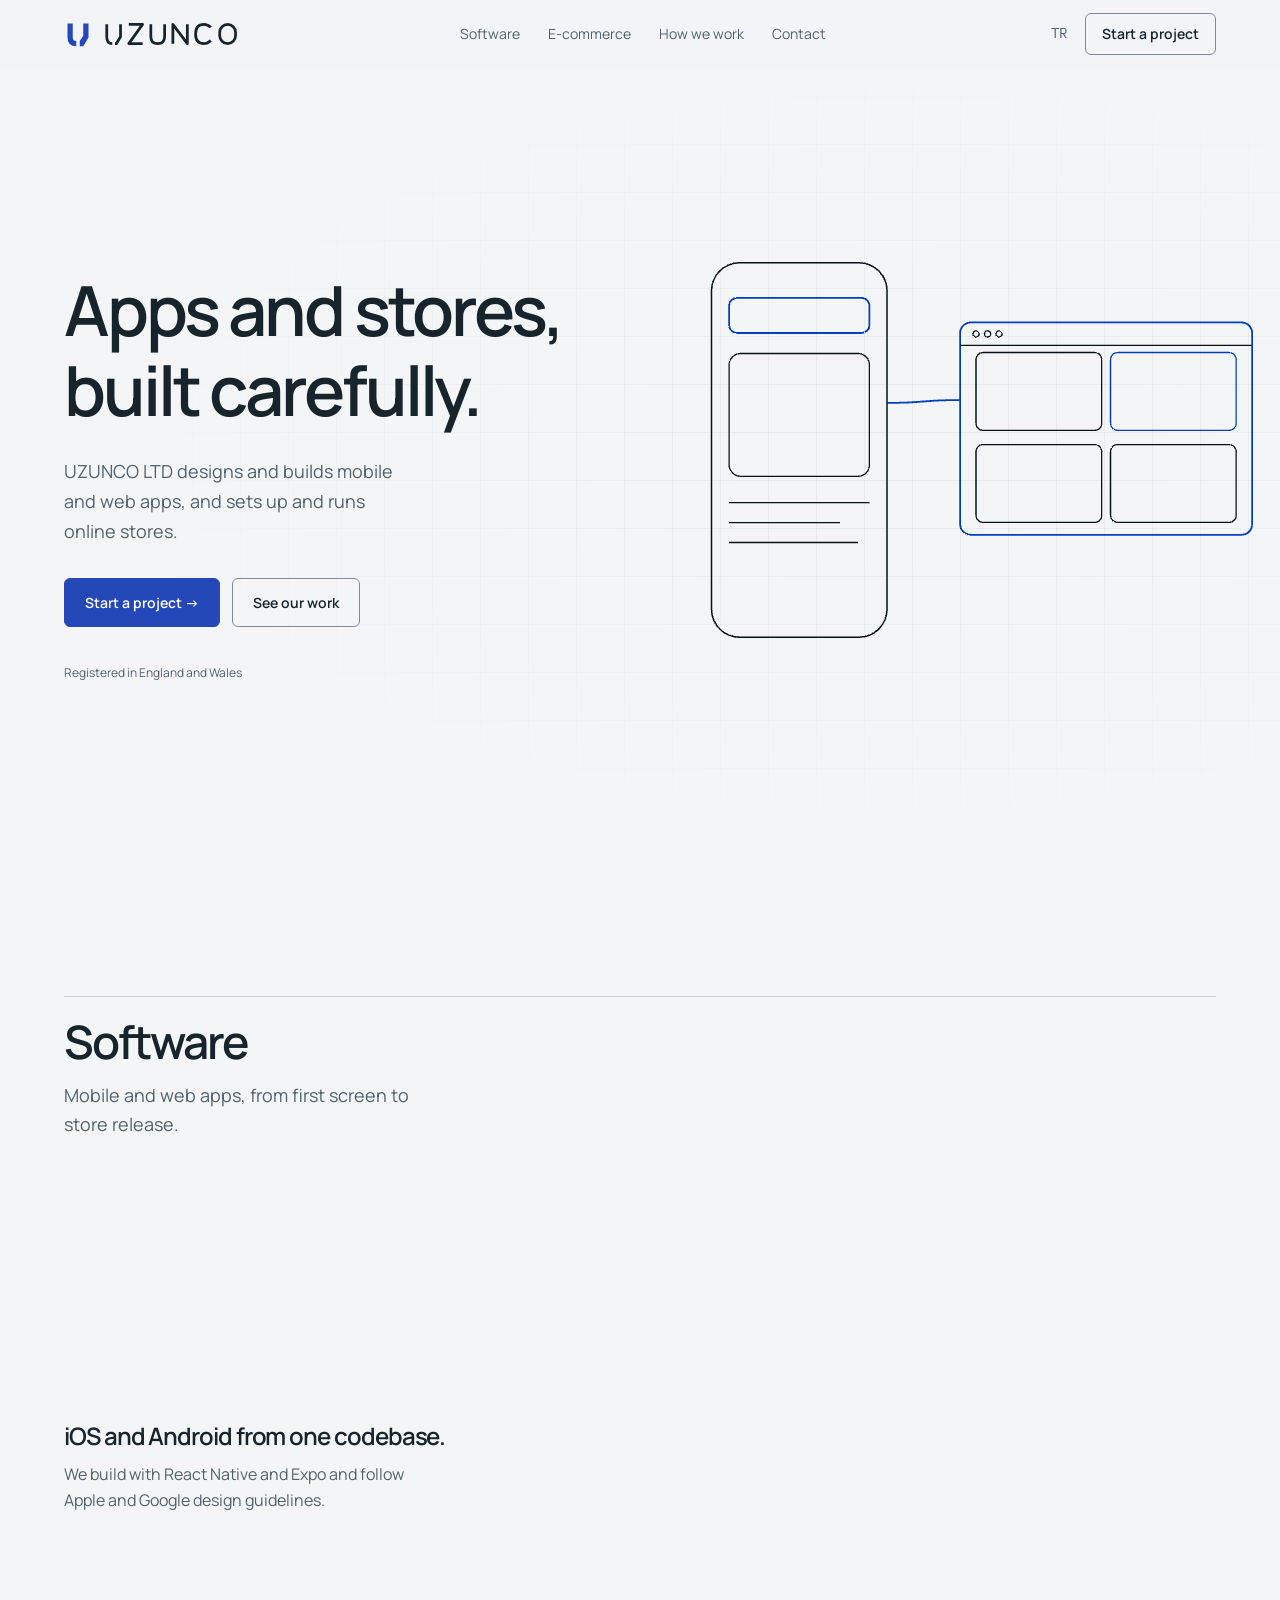
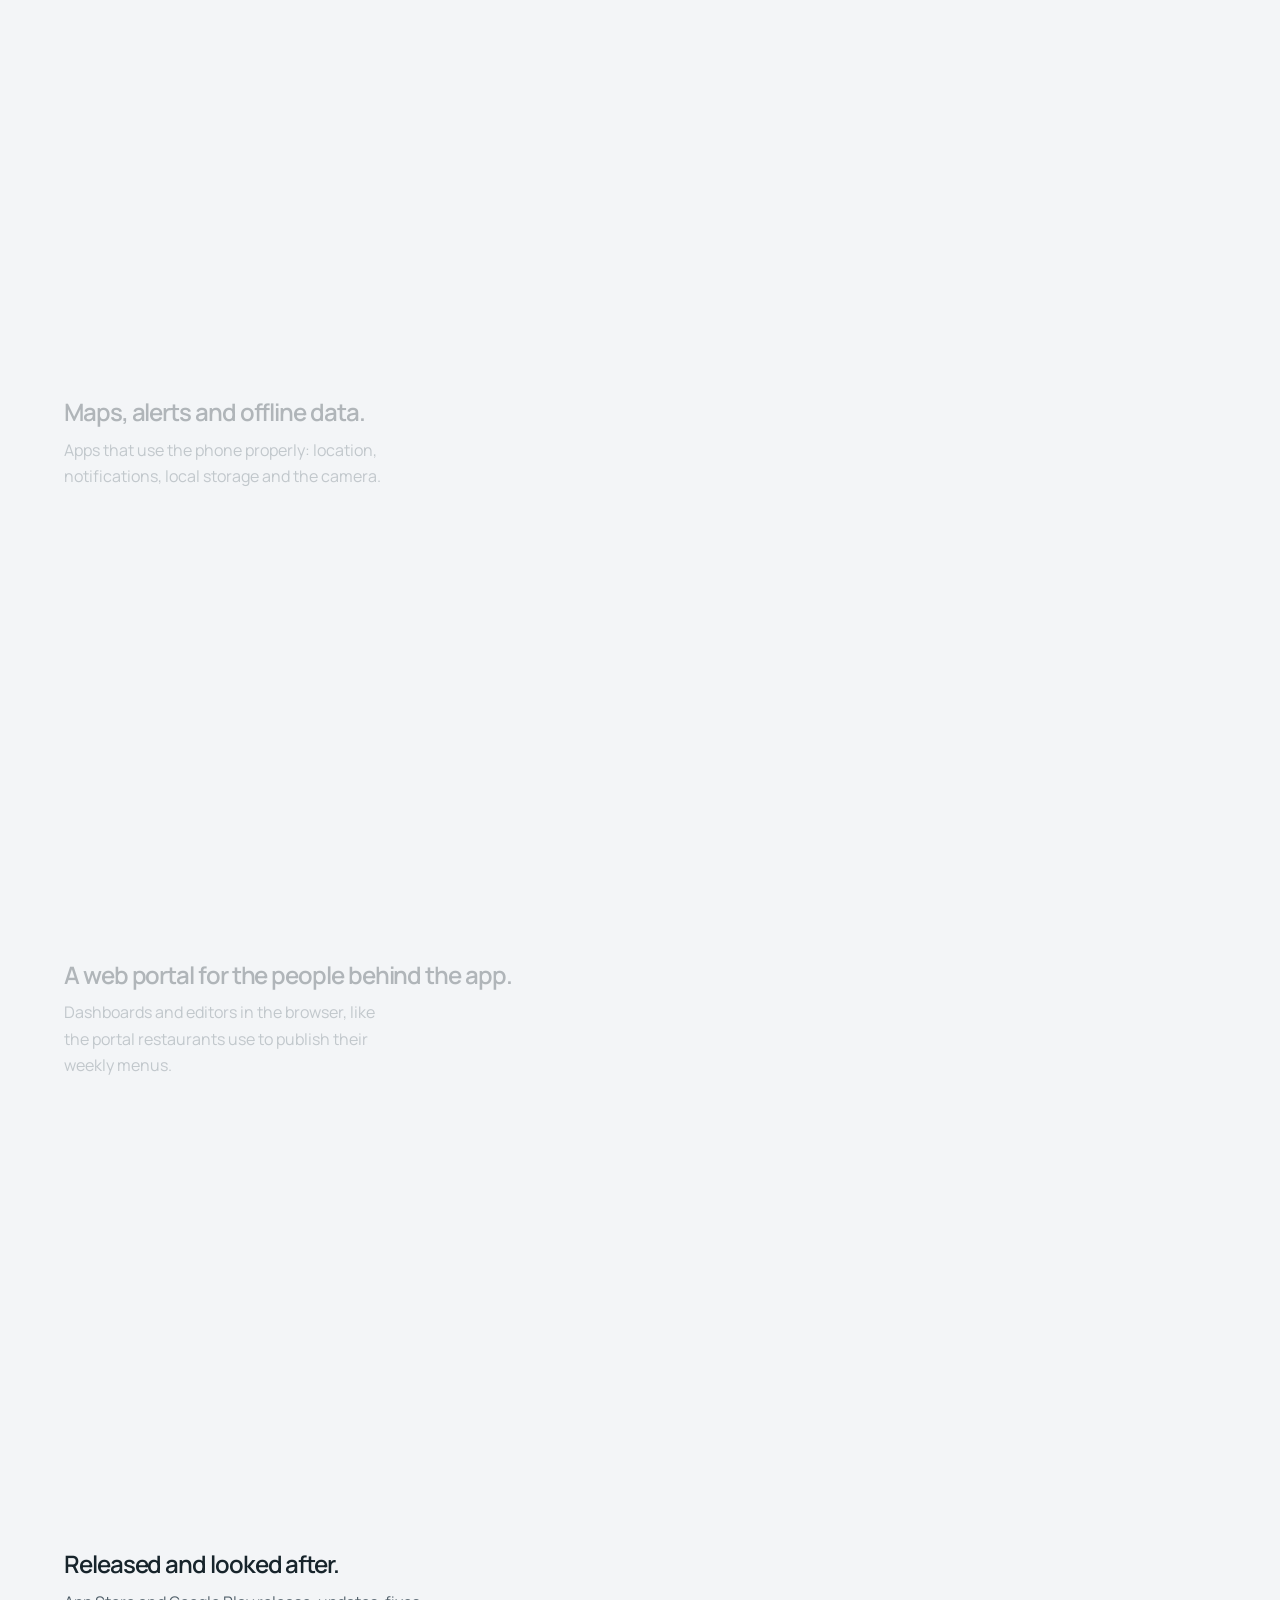
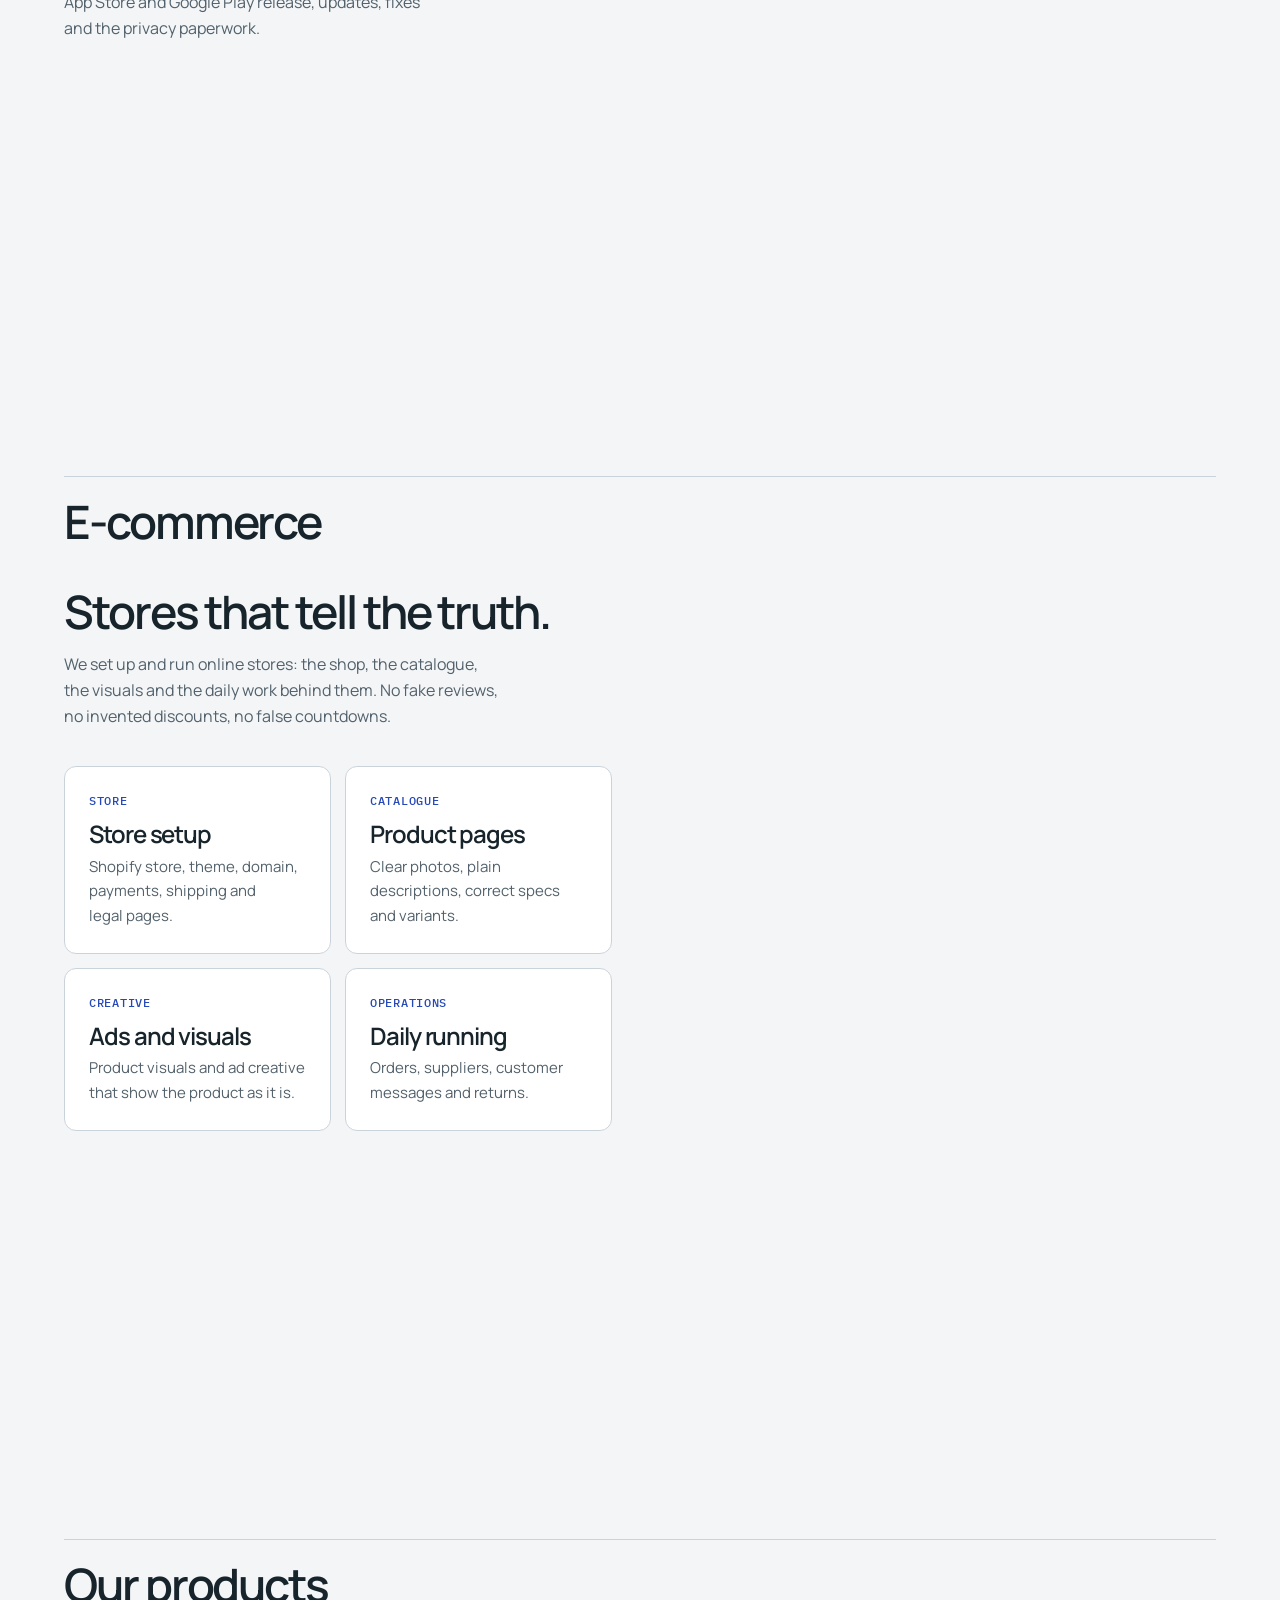
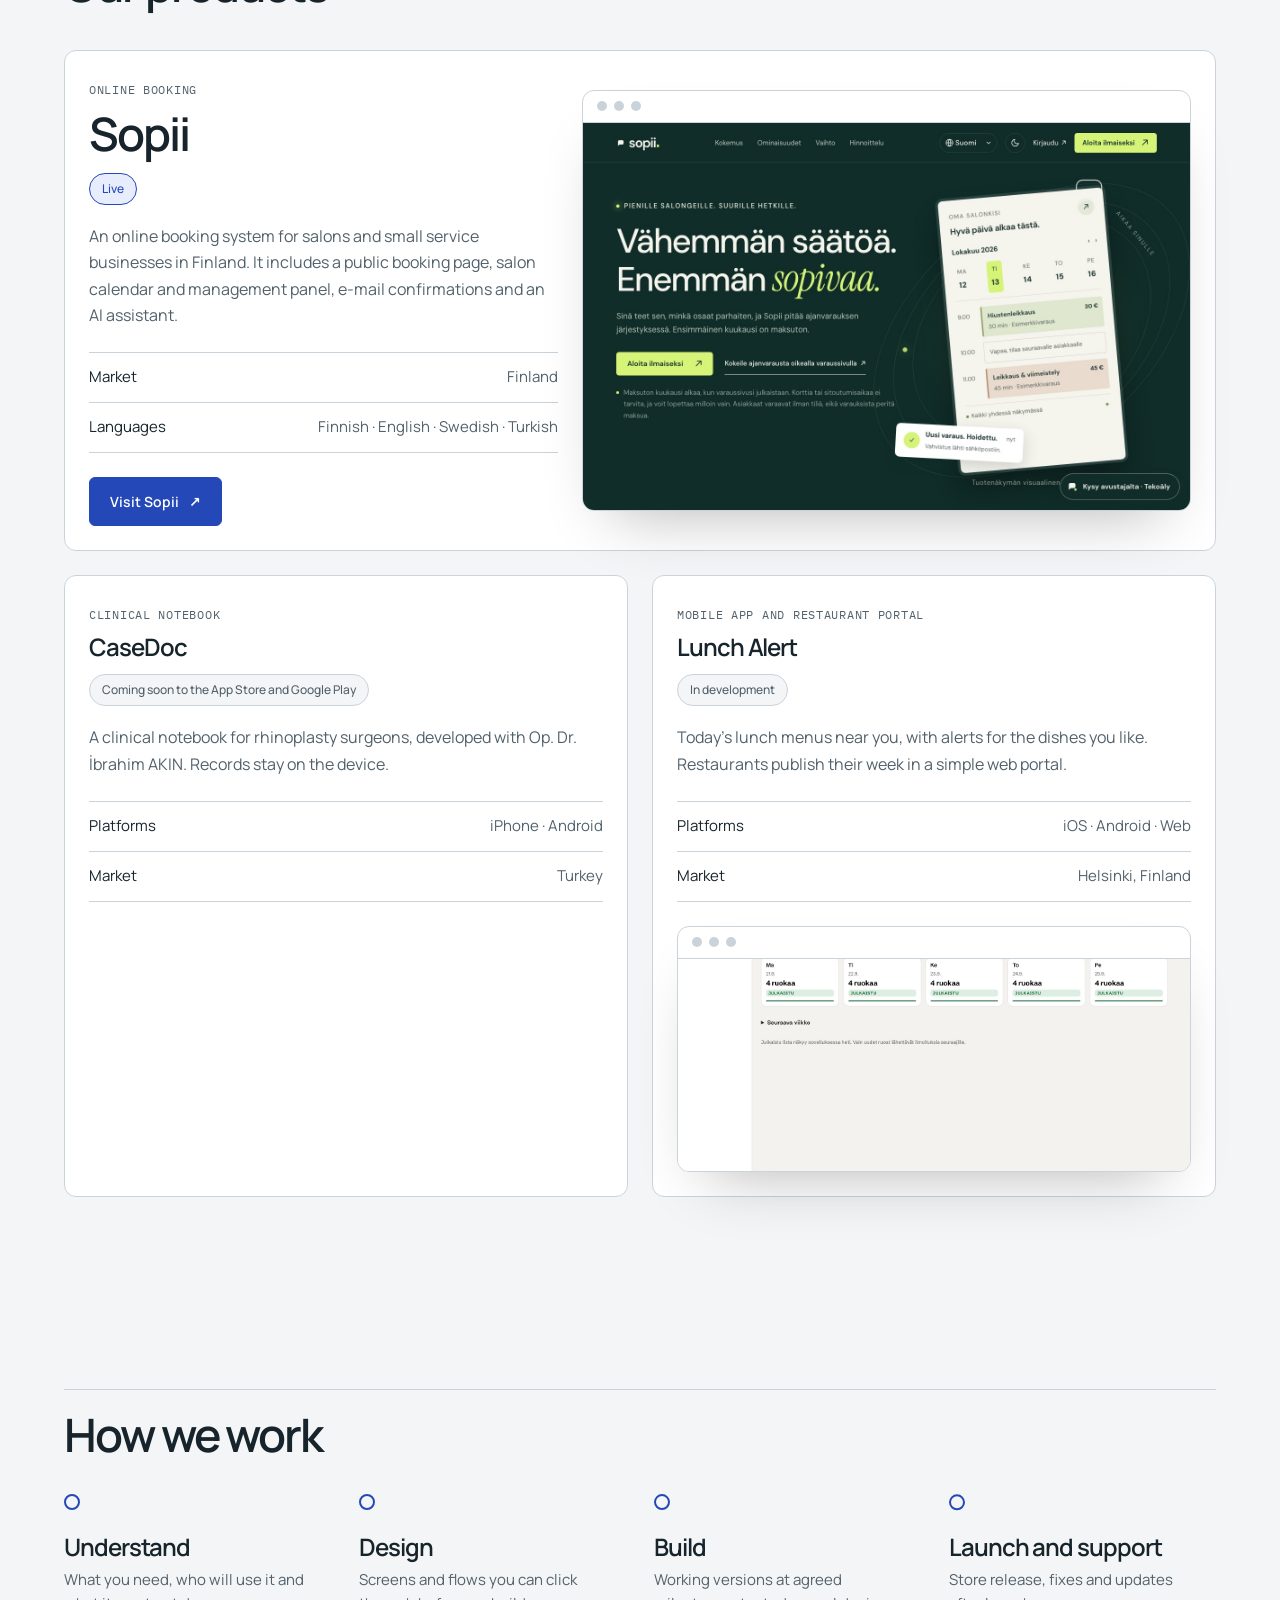
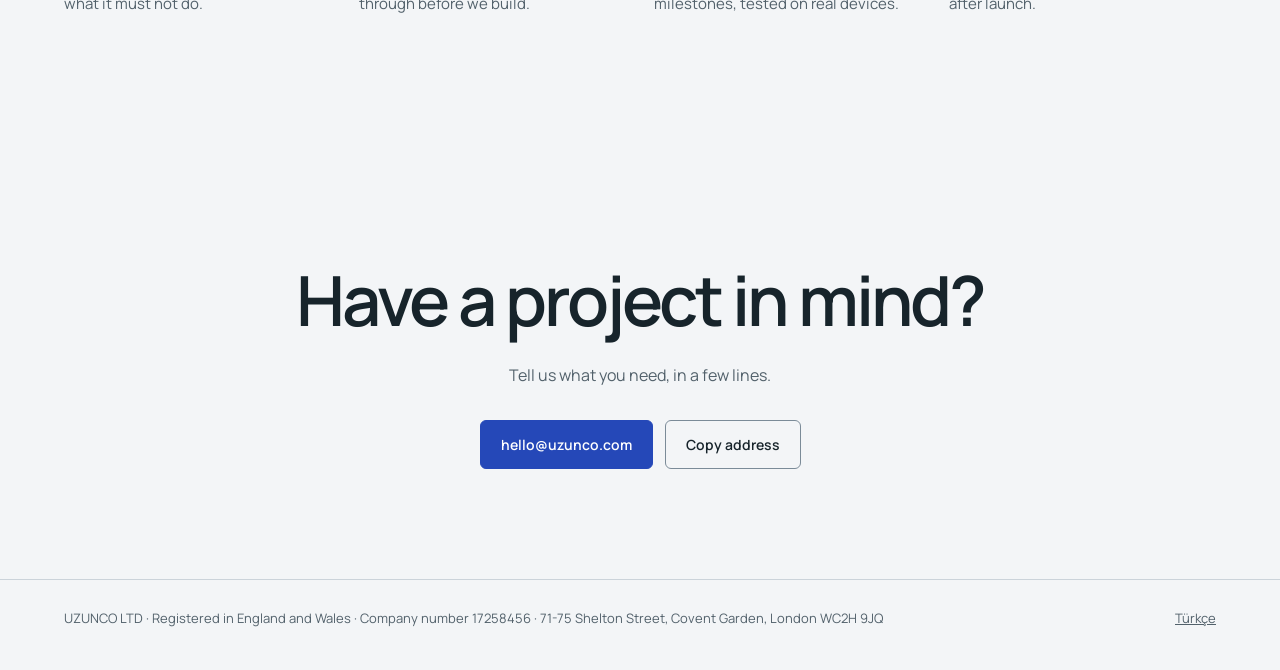
==== index.html @ 07aee12a "Deploy uzunco-web da8b4af" ====
<!doctype html>
<html lang="en">
  <head>
    <meta charset="utf-8" />
    <meta name="viewport" content="width=device-width, initial-scale=1" />
    <title>UZUNCO · Apps and online stores</title>
    <meta name="description" content="UZUNCO LTD designs and builds mobile and web apps, and sets up and runs online stores.">
    <link rel="canonical" href="https://uzunco.com/">
    <link rel="alternate" hreflang="en" href="https://uzunco.com/">
    <link rel="alternate" hreflang="tr" href="https://uzunco.com/tr/">
    <link rel="alternate" hreflang="x-default" href="https://uzunco.com/">
    <meta property="og:title" content="UZUNCO · Apps and online stores">
    <meta property="og:description" content="UZUNCO LTD designs and builds mobile and web apps, and sets up and runs online stores.">
    <meta property="og:url" content="https://uzunco.com/">
    <meta property="og:type" content="website">
    <meta name="theme-color" content="#ECEFED" media="(prefers-color-scheme: light)">
    <meta name="theme-color" content="#0F1312" media="(prefers-color-scheme: dark)">
    <link rel="icon" href="/favicon.svg" type="image/svg+xml" />
    <link rel="preconnect" href="https://fonts.googleapis.com" />
    <link rel="preconnect" href="https://fonts.gstatic.com" crossorigin />
    <link href="https://fonts.googleapis.com/css2?family=IBM+Plex+Mono:wght@400;500&amp;family=Manrope:wght@400;500;600;700&amp;display=swap" rel="stylesheet" />
    <script type="module" crossorigin src="/assets/index-_V63xEPN.js"></script>
    <link rel="stylesheet" crossorigin href="/assets/index-ObtUiORh.css">
  </head>
  <body>
    <div id="root"><link rel="preload" as="image" href="/img/today.jpg"/><a class="skip" href="#main">Skip to content</a><header class="nav"><div class="wrap nav-in"><a class="logo" href="/" aria-label="UZUNCO"><svg class="logo-mark" viewBox="0 0 64 64" width="28" height="28" aria-hidden="true" focusable="false"><path fill="currentColor" d="M8 8H20V40Q20 48 28 48V60Q8 60 8 40ZM44 8H56V40L44 60H36V48L44 36Z"></path></svg><svg class="logo-word" viewBox="0 0 392 80" width="135" height="28" aria-hidden="true" focusable="false"><path d="M8 12V48Q8 68 24 68M32 68H36L48 48V12" fill="none" stroke="currentColor" stroke-width="8" stroke-linejoin="miter"></path><g fill="none" stroke="currentColor" stroke-width="8" stroke-linejoin="round"><path d="M72 12H112L72 68H112M136 12V48Q136 68 156 68Q176 68 176 48V12M200 68V12L242 68V12M310 21C304 14 298 12 290 12C274 12 266 23 266 40S274 68 290 68C298 68 304 65 310 59"></path><rect x="336" y="12" width="46" height="56" rx="23"></rect></g></svg></a><nav aria-label="Menu"><ul class="nav-links"><li><a href="#software">Software</a></li><li><a href="#commerce">E-commerce</a></li><li><a href="#process">How we work</a></li><li><a href="#contact">Contact</a></li></ul></nav><div class="nav-right"><a class="lang" href="/tr/" hrefLang="tr" aria-label="Türkçe">TR</a><a class="btn small ghost" href="#contact">Start a project</a><details class="menu"><summary>Menu</summary><ul><li><a href="#software">Software</a></li><li><a href="#commerce">E-commerce</a></li><li><a href="#process">How we work</a></li><li><a href="#contact">Contact</a></li></ul></details></div></div></header><main id="main"><section class="hero-bleed" id="top" data-scene="hero"><div class="wrap scene hero"><div><h1><span class="ln"><span data-reveal="true" style="transform:translateY(105%)">Apps and stores,</span></span><span class="ln"><span data-reveal="true" class="serif" style="transform:translateY(105%)">built carefully.</span></span></h1><div data-reveal="true" style="opacity:0"><p class="lede">UZUNCO LTD designs and builds mobile and web apps, and sets up and runs online stores.</p><div class="ctas"><a class="btn" href="#contact">Start a project<!-- --> →</a><a class="btn ghost" href="#software">See our work</a></div><p class="where">Registered in England and Wales</p></div></div><div class="stage" aria-hidden="true"><svg class="blueprint fallback" viewBox="0 0 520 560"><rect class="s" x="40" y="60" width="200" height="420" rx="34"></rect><rect class="s t" x="58" y="92" width="164" height="38" rx="10"></rect><rect class="s" x="58" y="144" width="164" height="150" rx="14"></rect><line class="s" x1="58" y1="318" x2="222" y2="318"></line><line class="s" x1="58" y1="340" x2="190" y2="340"></line><line class="s" x1="58" y1="362" x2="206" y2="362"></line><rect class="s" x="276" y="150" width="216" height="270" rx="14"></rect><line class="s" x1="276" y1="180" x2="492" y2="180"></line><rect class="s w" x="292" y="196" width="86" height="92" rx="8"></rect><rect class="s" x="390" y="196" width="86" height="92" rx="8"></rect><rect class="s" x="292" y="304" width="86" height="92" rx="8"></rect><rect class="s" x="390" y="304" width="86" height="92" rx="8"></rect><path class="s t" d="M240 230 C 258 230, 258 260, 276 260"></path></svg></div></div></section><section id="software" class="software" data-scene="software"><div class="wrap"><div class="section-head" data-reveal="true" style="opacity:0;transform:translateY(24px)"><h2>Software</h2><p>Mobile and web apps, from first screen to store release.</p></div><div class="scene"><div class="steps"><div class="step on" data-i="0"><h3>iOS and Android from one codebase.</h3><p>We build with React Native and Expo and follow Apple and Google design guidelines.</p></div><div class="step" data-i="1"><h3>Maps, alerts and offline data.</h3><p>Apps that use the phone properly: location, notifications, local storage and the camera.</p></div><div class="step" data-i="2"><h3>A web portal for the people behind the app.</h3><p>Dashboards and editors in the browser, like the portal restaurants use to publish their weekly menus.</p></div><div class="step" data-i="3"><h3>Released and looked after.</h3><p>App Store and Google Play release, updates, fixes and the privacy paperwork.</p></div></div><div class="stage"><div class="stage-col fallback"><div class="phone"><div class="screen"><img src="/img/today.jpg" alt="Lunch Alert, today&#x27;s lunches" class="on" width="540" height="1200" loading="eager" decoding="async"/><img src="/img/map.jpg" alt="Lunch Alert, map of nearby restaurants" class="" width="540" height="1200" loading="lazy" decoding="async"/><img src="/img/detail.jpg" alt="Lunch Alert, restaurant menu" class="" width="540" height="1200" loading="lazy" decoding="async"/><img src="/img/alerts.jpg" alt="Lunch Alert, dish alerts" class="" width="540" height="1200" loading="lazy" decoding="async"/></div></div><p class="caption">Lunch Alert, our own app in development. Sample data.</p></div></div></div></div></section><section id="commerce" class="commerce" data-scene="commerce"><div class="wrap"><div class="section-head" data-reveal="true" style="opacity:0;transform:translateY(24px)"><h2>E-commerce</h2></div><div class="scene"><div><div data-reveal="true" style="opacity:0;transform:translateY(24px)"><h3 class="big">Stores that tell the truth.</h3><p class="intro">We set up and run online stores: the shop, the catalogue, the visuals and the daily work behind them. No fake reviews, no invented discounts, no false countdowns.</p></div><div class="cards"><article class="card" data-reveal="true" style="opacity:0;transform:translateY(24px)"><span class="k">Store</span><h4>Store setup</h4><p>Shopify store, theme, domain, payments, shipping and legal pages.</p></article><article class="card" data-reveal="true" style="opacity:0;transform:translateY(24px)"><span class="k">Catalogue</span><h4>Product pages</h4><p>Clear photos, plain descriptions, correct specs and variants.</p></article><article class="card" data-reveal="true" style="opacity:0;transform:translateY(24px)"><span class="k">Creative</span><h4>Ads and visuals</h4><p>Product visuals and ad creative that show the product as it is.</p></article><article class="card" data-reveal="true" style="opacity:0;transform:translateY(24px)"><span class="k">Operations</span><h4>Daily running</h4><p>Orders, suppliers, customer messages and returns.</p></article></div></div><div class="stage" aria-hidden="true"><svg class="blueprint fallback" viewBox="0 0 420 320"><rect class="s w" x="10" y="10" width="400" height="300" rx="14"></rect><line class="s" x1="10" y1="44" x2="410" y2="44"></line><rect class="s" x="30" y="62" width="170" height="104" rx="8"></rect><rect class="s w" x="220" y="62" width="170" height="104" rx="8"></rect><rect class="s" x="30" y="184" width="170" height="104" rx="8"></rect><rect class="s" x="220" y="184" width="170" height="104" rx="8"></rect></svg></div></div></div></section><section class="wrap" data-scene="product" id="work"><div class="section-head" data-reveal="true" style="opacity:0;transform:translateY(24px)"><h2>Our products</h2></div><div class="cards products"><article class="card product-card product-featured" data-reveal="true" style="opacity:0;transform:translateY(24px)"><div class="product-copy"><span class="label">Online booking</span><h3>Sopii</h3><span class="product-status product-status-live">Live</span><p class="desc">An online booking system for salons and small service businesses in Finland. It includes a public booking page, salon calendar and management panel, e-mail confirmations and an AI assistant.</p><ul class="facts"><li>Market<!-- --> <span>Finland</span></li><li>Languages<!-- --> <span>Finnish · English · Swedish · Turkish</span></li></ul><a class="btn" href="https://sopii.fi" target="_blank" rel="noopener">Visit Sopii<!-- --> <span aria-hidden="true">↗</span></a></div><div class="browser"><div class="bar" aria-hidden="true"><i></i><i></i><i></i></div><img src="/img/sopii.jpg" alt="Sopii home page" width="1350" height="860" loading="lazy" decoding="async"/></div></article><article class="card product-card" data-reveal="true" style="opacity:0;transform:translateY(24px)"><div class="product-copy"><span class="label">Clinical notebook</span><h3>CaseDoc</h3><span class="product-status">Coming soon to the App Store and Google Play</span><p class="desc">A clinical notebook for rhinoplasty surgeons, developed with Op. Dr. İbrahim AKIN. Records stay on the device.</p><ul class="facts"><li>Platforms<!-- --> <span>iPhone · Android</span></li><li>Market<!-- --> <span>Turkey</span></li></ul></div></article><article class="card product-card" data-reveal="true" style="opacity:0;transform:translateY(24px)"><div class="product-copy"><span class="label">Mobile app and restaurant portal</span><h3>Lunch Alert</h3><span class="product-status">In development</span><p class="desc">Today&#x27;s lunch menus near you, with alerts for the dishes you like. Restaurants publish their week in a simple web portal.</p><ul class="facts"><li>Platforms<!-- --> <span>iOS · Android · Web</span></li><li>Market<!-- --> <span>Helsinki, Finland</span></li></ul></div><div class="browser"><div class="bar" aria-hidden="true"><i></i><i></i><i></i></div><img src="/img/portal.jpg" alt="Lunch Alert restaurant portal, weekly menu overview" width="1350" height="560" loading="lazy" decoding="async"/></div></article></div></section><section id="process" class="wrap"><div class="section-head" data-reveal="true" style="opacity:0;transform:translateY(24px)"><h2>How we work</h2></div><div class="process-wrap"><div class="rail" aria-hidden="true"><span style="transform:scaleX(0)"></span></div><ol class="process"><li data-reveal="true" style="opacity:0;transform:translateY(24px)"><h4>Understand</h4><p>What you need, who will use it and what it must not do.</p></li><li data-reveal="true" style="opacity:0;transform:translateY(24px)"><h4>Design</h4><p>Screens and flows you can click through before we build.</p></li><li data-reveal="true" style="opacity:0;transform:translateY(24px)"><h4>Build</h4><p>Working versions at agreed milestones, tested on real devices.</p></li><li data-reveal="true" style="opacity:0;transform:translateY(24px)"><h4>Launch and support</h4><p>Store release, fixes and updates after launch.</p></li></ol></div></section><section id="contact" class="wrap contact"><h2 data-reveal="true" style="opacity:0;transform:translateY(24px)">Have a project<!-- --> <span class="serif">in mind?</span></h2><p data-reveal="true" style="opacity:0;transform:translateY(24px)">Tell us what you need, in a few lines.</p><div class="row" data-reveal="true" style="opacity:0;transform:translateY(24px)"><a class="btn" href="mailto:hello@uzunco.com?subject=Project%20enquiry">hello@uzunco.com</a><button class="btn ghost" type="button" aria-live="polite">Copy address</button></div></section></main><footer><div class="wrap"><address>UZUNCO LTD<!-- --> · <!-- -->Registered in England and Wales<!-- --> · <!-- -->Company number<!-- --> <!-- -->17258456<!-- --> · <!-- -->71-75 Shelton Street, Covent Garden, London WC2H 9JQ</address><a href="/tr/" hrefLang="tr" lang="tr">Türkçe</a></div></footer></div>
    <noscript><style>[data-reveal]{opacity:1!important;transform:none!important}</style></noscript>
  </body>
</html>
---- assets/index-ObtUiORh.css ----
:root{--lightningcss-light:initial;--lightningcss-dark: ;color-scheme:light;--color-bg:#f3f5f7;--color-surface:#fff;--color-ink:#17242b;--color-muted:#52616b;--color-accent:#2548b8;--color-on-accent:#fff;--color-tint:#e7edfc;--color-line:#cbd3da;--color-control:#7b8b98;--color-focus:var(--color-accent);--font-body:"Manrope", system-ui, -apple-system, "Segoe UI", Arial, sans-serif;--font-display:var(--font-body);--font-label:"IBM Plex Mono", "SFMono-Regular", Consolas, monospace;--text-xs:.75rem;--text-sm:.875rem;--text-body:1rem;--text-lead:1.125rem;--text-h3:1.5rem;--text-h2:clamp(2rem, 3.6vw, 3rem);--text-h1:clamp(2.25rem, 5.4vw, 4.75rem);--weight-regular:400;--weight-medium:500;--weight-semibold:600;--weight-bold:700;--leading-body:1.65;--leading-heading:1.08;--tracking-heading:-.045em;--tracking-label:.06em;--radius-none:0;--radius-control:.375rem;--radius-card:.75rem;--radius-panel:1.25rem;--control-min-height:3rem;--control-padding-inline:1.25rem;--card-padding:1.5rem;--border-width:1px;--focus-width:3px;--focus-offset:4px;--duration-fast:.14s;--ease-standard:cubic-bezier(.2, .7, .2, 1);--bg:var(--color-bg);--surface:var(--color-surface);--ink:var(--color-ink);--soft:var(--color-muted);--line:var(--color-line);--teal:var(--color-accent);--warm:var(--color-accent);--grid:color-mix(in srgb, var(--color-ink) 5%, transparent);--phone:#121a22;--font-text:var(--font-body);--font-serif:var(--font-display);--wrap:1200px;--gutter:24px;--nav-h:68px}@media (prefers-color-scheme:dark){:root:not([data-theme=light]){--lightningcss-light: ;--lightningcss-dark:initial;color-scheme:dark;--color-bg:#121a22;--color-surface:#1b2631;--color-ink:#f2f5f8;--color-muted:#b1bfcc;--color-accent:#9dbaff;--color-on-accent:#142545;--color-tint:#223659;--color-line:#3d4c5a;--color-control:#7b8b98}}:root[data-theme=dark]{--lightningcss-light: ;--lightningcss-dark:initial;color-scheme:dark;--color-bg:#121a22;--color-surface:#1b2631;--color-ink:#f2f5f8;--color-muted:#b1bfcc;--color-accent:#9dbaff;--color-on-accent:#142545;--color-tint:#223659;--color-line:#3d4c5a;--color-control:#7b8b98}*{box-sizing:border-box}html{-webkit-text-size-adjust:100%}body{background:var(--bg);color:var(--ink);font:var(--text-body)/var(--leading-body) var(--font-text);-webkit-font-smoothing:antialiased;margin:0;overflow-x:clip}a{color:inherit}img{max-width:100%;display:block}:focus-visible{outline:var(--focus-width) solid var(--color-focus);outline-offset:var(--focus-offset);border-radius:var(--radius-control)}h1,h2,h3,h4{text-wrap:balance;font-family:var(--font-display);font-weight:var(--weight-semibold);line-height:var(--leading-heading);letter-spacing:var(--tracking-heading)}p{text-wrap:pretty}.serif{font:inherit;color:inherit}.wrap{max-width:var(--wrap);padding-inline:var(--gutter);margin:0 auto}.skip{background:var(--ink);color:var(--bg);border-radius:var(--radius-control);z-index:50;padding:8px 14px;position:absolute;top:8px;left:-999px}.skip:focus{left:16px}main{z-index:1;position:relative}.nav{z-index:30;padding-top:env(safe-area-inset-top,0px);background:color-mix(in srgb, var(--bg) 82%, transparent);-webkit-backdrop-filter:blur(12px);border-bottom:1px solid #0000;transition:border-color .3s;position:fixed;inset:0 0 auto}.nav.scrolled{border-color:var(--line)}.nav-in{height:var(--nav-h);justify-content:space-between;align-items:center;gap:20px;display:flex}.logo{flex:none;align-items:center;gap:12px;text-decoration:none;display:inline-flex}.logo svg{flex:none;display:block}.logo-mark{width:28px;height:28px;color:var(--teal)}.logo-word{width:135px;height:auto;color:var(--ink)}.nav-links{gap:28px;margin:0;padding:0;font-size:14px;list-style:none;display:flex}.nav-links a{color:var(--soft);text-decoration:none}.nav-links a:hover{color:var(--ink)}.nav-right{align-items:center;gap:14px;font-size:14px;display:flex}.lang{font-family:var(--font-label);color:var(--soft);padding:6px 4px;text-decoration:none}.lang:hover{color:var(--ink)}.menu{display:none;position:relative}.menu summary{cursor:pointer;border:1px solid var(--color-control);border-radius:var(--radius-control);padding:8px 14px;font-size:14px;list-style:none}.menu summary::-webkit-details-marker{display:none}.menu ul{background:var(--surface);border:1px solid var(--line);border-radius:var(--radius-card);min-width:200px;margin:0;padding:8px;list-style:none;position:absolute;top:calc(100% + 8px);right:0}.menu li a{border-radius:var(--radius-control);padding:10px 12px;text-decoration:none;display:block}.menu li a:hover{background:var(--bg)}.btn{min-height:var(--control-min-height);padding:12px var(--control-padding-inline);border-radius:var(--radius-control);background:var(--color-accent);color:var(--color-on-accent);font-weight:var(--weight-semibold);font-size:var(--text-sm);border:1px solid var(--color-accent);transition:background-color var(--duration-fast) var(--ease-standard), color var(--duration-fast) var(--ease-standard), border-color var(--duration-fast) var(--ease-standard);cursor:pointer;align-items:center;gap:10px;font-family:inherit;text-decoration:none;display:inline-flex}.btn:hover{background:var(--ink);color:var(--bg);border-color:var(--ink)}.btn.ghost{color:var(--ink);border-color:var(--color-control);background:0 0}.btn.ghost:hover{background:var(--color-tint)}.btn.small{min-height:38px;padding:8px 16px;font-size:14px}.scene{grid-template-columns:minmax(0,1fr) minmax(0,1fr);gap:56px;display:grid}.stage{top:calc(var(--nav-h) + 4vh);height:calc(100vh - var(--nav-h) - 8vh);justify-content:center;align-items:center;display:flex;position:sticky}.has-3d .stage>.fallback{visibility:hidden}.label{font-family:var(--font-label);font-size:var(--text-xs);letter-spacing:var(--tracking-label);text-transform:uppercase;color:var(--soft)}.section-head{border-top:1px solid var(--line);margin-bottom:40px;padding-top:20px}.section-head h2{font-size:var(--text-h2);margin:0}.section-head p{color:var(--soft);font-size:var(--text-lead);max-width:34ch;margin:14px 0 0}section{padding-block:96px}.hero{min-height:100svh;padding-top:calc(var(--nav-h) + 40px);align-items:center;padding-bottom:40px;position:relative}.hero-bleed{padding:0;position:relative;overflow:hidden}.hero-bleed:before{content:"";z-index:-1;background-image:linear-gradient(var(--grid) 1px, transparent 1px), linear-gradient(90deg, var(--grid) 1px, transparent 1px);background-size:48px 48px;position:absolute;inset:0;-webkit-mask:radial-gradient(at 70%,#000 12%,#0000 62%);mask:radial-gradient(at 70%,#000 12%,#0000 62%)}.hero h1{font-size:var(--text-h1);margin:0 0 24px}.hero h1 .ln{padding-bottom:.08em;display:block;overflow:hidden}.hero h1 .ln>span{display:block}.lede{font-size:var(--text-lead);color:var(--soft);max-width:32ch;margin:0 0 32px}.ctas{flex-wrap:wrap;gap:12px;display:flex}.where{font-size:var(--text-xs);color:var(--soft);margin-top:36px}.hero .stage{height:min(70vh,600px);position:relative;top:auto}.blueprint{width:100%;max-height:100%}.blueprint .s{fill:none;stroke:var(--ink);stroke-width:1.3px;vector-effect:non-scaling-stroke}.blueprint .t{stroke:var(--teal);stroke-width:1.7px}.blueprint .w{stroke:var(--warm);stroke-width:1.7px}.steps .step{opacity:.3;flex-direction:column;justify-content:center;min-height:64vh;transition:opacity .5s;display:flex}.steps .step.on{opacity:1}.step h3{font-size:var(--text-h3);margin:0 0 12px}.step p{color:var(--soft);max-width:38ch;margin:0}.phone{aspect-ratio:9/20;background:var(--phone);width:min(290px,64vw);box-shadow:0 40px 80px -30px #00000059, 0 0 0 1px var(--line);border-radius:42px;padding:9px;position:relative}.phone .screen{background:var(--surface);border-radius:34px;width:100%;height:100%;position:relative;overflow:hidden}.phone img{object-fit:cover;opacity:0;width:100%;height:100%;transition:opacity .6s;position:absolute;inset:0}.phone img.on{opacity:1}.caption{color:var(--soft);text-align:center;margin-top:18px;font-size:13px}.has-3d .caption-3d{visibility:visible}.stage-col{flex-direction:column;align-items:center;display:flex}.commerce h3.big{font-size:var(--text-h2);margin:0 0 14px}.commerce .intro{color:var(--soft);max-width:44ch;margin:0 0 36px}.cards{grid-template-columns:repeat(2,minmax(0,1fr));gap:14px;display:grid}.card{background:var(--surface);border:1px solid var(--line);border-radius:var(--radius-card);padding:var(--card-padding);flex-direction:column;gap:6px;display:flex}.card .k{font-family:var(--font-label);font-size:var(--text-xs);letter-spacing:var(--tracking-label);text-transform:uppercase;color:var(--warm);font-weight:var(--weight-medium)}.card h4{font-size:var(--text-h3);margin:4px 0 2px}.card p{color:var(--soft);margin:0;font-size:15px}.commerce .stage{height:calc(100vh - var(--nav-h) - 8vh)}.products{gap:24px}.product-card{gap:24px;min-width:0}.product-featured{grid-column:1/-1;grid-template-columns:minmax(0,1fr) minmax(0,1.3fr);align-items:center;display:grid}.product-copy{min-width:0}.product-card h3{font-size:var(--text-h3);margin:8px 0 14px}.product-featured h3{font-size:var(--text-h2)}.product-card .desc{font-size:var(--text-body)}.product-status{border:1px solid var(--line);background:var(--bg);max-width:100%;color:var(--soft);font-size:var(--text-xs);font-weight:var(--weight-medium);border-radius:999px;margin-bottom:18px;padding:6px 12px;line-height:1.5;display:inline-block}.product-status-live{background:var(--color-tint);color:var(--color-accent);border-color:var(--color-accent)}.product-copy .btn{margin-top:24px}.browser{border-radius:var(--radius-card);border:1px solid var(--line);background:var(--surface);overflow:hidden;box-shadow:0 30px 60px -30px #0000004d}.browser .bar{border-bottom:1px solid var(--line);align-items:center;gap:7px;height:32px;padding:0 14px;display:flex}.browser .bar i{background:var(--line);border-radius:50%;width:10px;height:10px}.browser img{width:100%;height:auto}.facts{border-top:1px solid var(--line);margin:24px 0 0;padding:0;list-style:none}.facts li{border-bottom:1px solid var(--line);justify-content:space-between;gap:16px;padding:12px 0;font-size:15px;display:flex}.facts li span{color:var(--soft);text-align:right}.process-wrap{padding-top:34px;position:relative}.process{grid-template-columns:repeat(4,minmax(0,1fr));gap:28px;margin:0;padding:0;list-style:none;display:grid}.process .rail{background:var(--line);height:2px;position:absolute;top:0;left:0;right:0}.process .rail>span{background:var(--teal);transform-origin:0;position:absolute;inset:0}.process li{position:relative}.process li:before{content:"";background:var(--bg);border:2px solid var(--teal);border-radius:50%;width:12px;height:12px;position:absolute;top:-40px;left:0}.process h4{font-size:var(--text-h3);margin:0 0 8px}.process p{color:var(--soft);margin:0;font-size:15px}.contact{text-align:center;padding-block:150px 110px}.contact h2{font-size:var(--text-h1);margin:0 0 24px}.contact p{color:var(--soft);margin:0 0 32px}.contact .row{flex-wrap:wrap;justify-content:center;gap:12px;display:flex}footer{border-top:1px solid var(--line);color:var(--soft);z-index:1;background:var(--bg);padding-block:28px 40px;font-size:13px;position:relative}footer .wrap{flex-wrap:wrap;justify-content:space-between;gap:12px 24px;display:flex}footer address{font-style:normal}.scene3d{transition:opacity .2s linear}@media (max-width:899px){:root{--gutter:16px;--nav-h:60px}.nav-in{gap:12px}.logo{gap:8px}.logo-word{width:120px}.nav-links,.nav-right .btn{display:none}.menu{display:block}.scene{grid-template-columns:minmax(0,1fr);gap:28px}section{padding-block:72px}.hero{min-height:auto;padding-top:calc(var(--nav-h) + 36px)}.hero .stage{height:auto}.blueprint{max-height:340px}.software .stage{top:var(--nav-h);z-index:2;background:var(--bg);order:-1;height:auto;padding-block:12px;position:sticky}.software .phone{border-radius:28px;width:min(170px,42vw);padding:6px}.software .phone .screen{border-radius:22px}.software .caption{display:none}.steps .step{min-height:44vh}.step h3,.card h4,.process h4{font-size:1.375rem}.commerce .stage{display:none}.cards,.product-featured{grid-template-columns:minmax(0,1fr)}.process{grid-template-columns:minmax(0,1fr) minmax(0,1fr);row-gap:56px}.process .rail{display:none}.process li:before{top:-22px}.contact{padding-block:100px 80px}}@media (prefers-reduced-motion:reduce){:root{--duration-fast:0s}.steps .step{opacity:1;transition:none}.phone img,.btn{transition:none}}
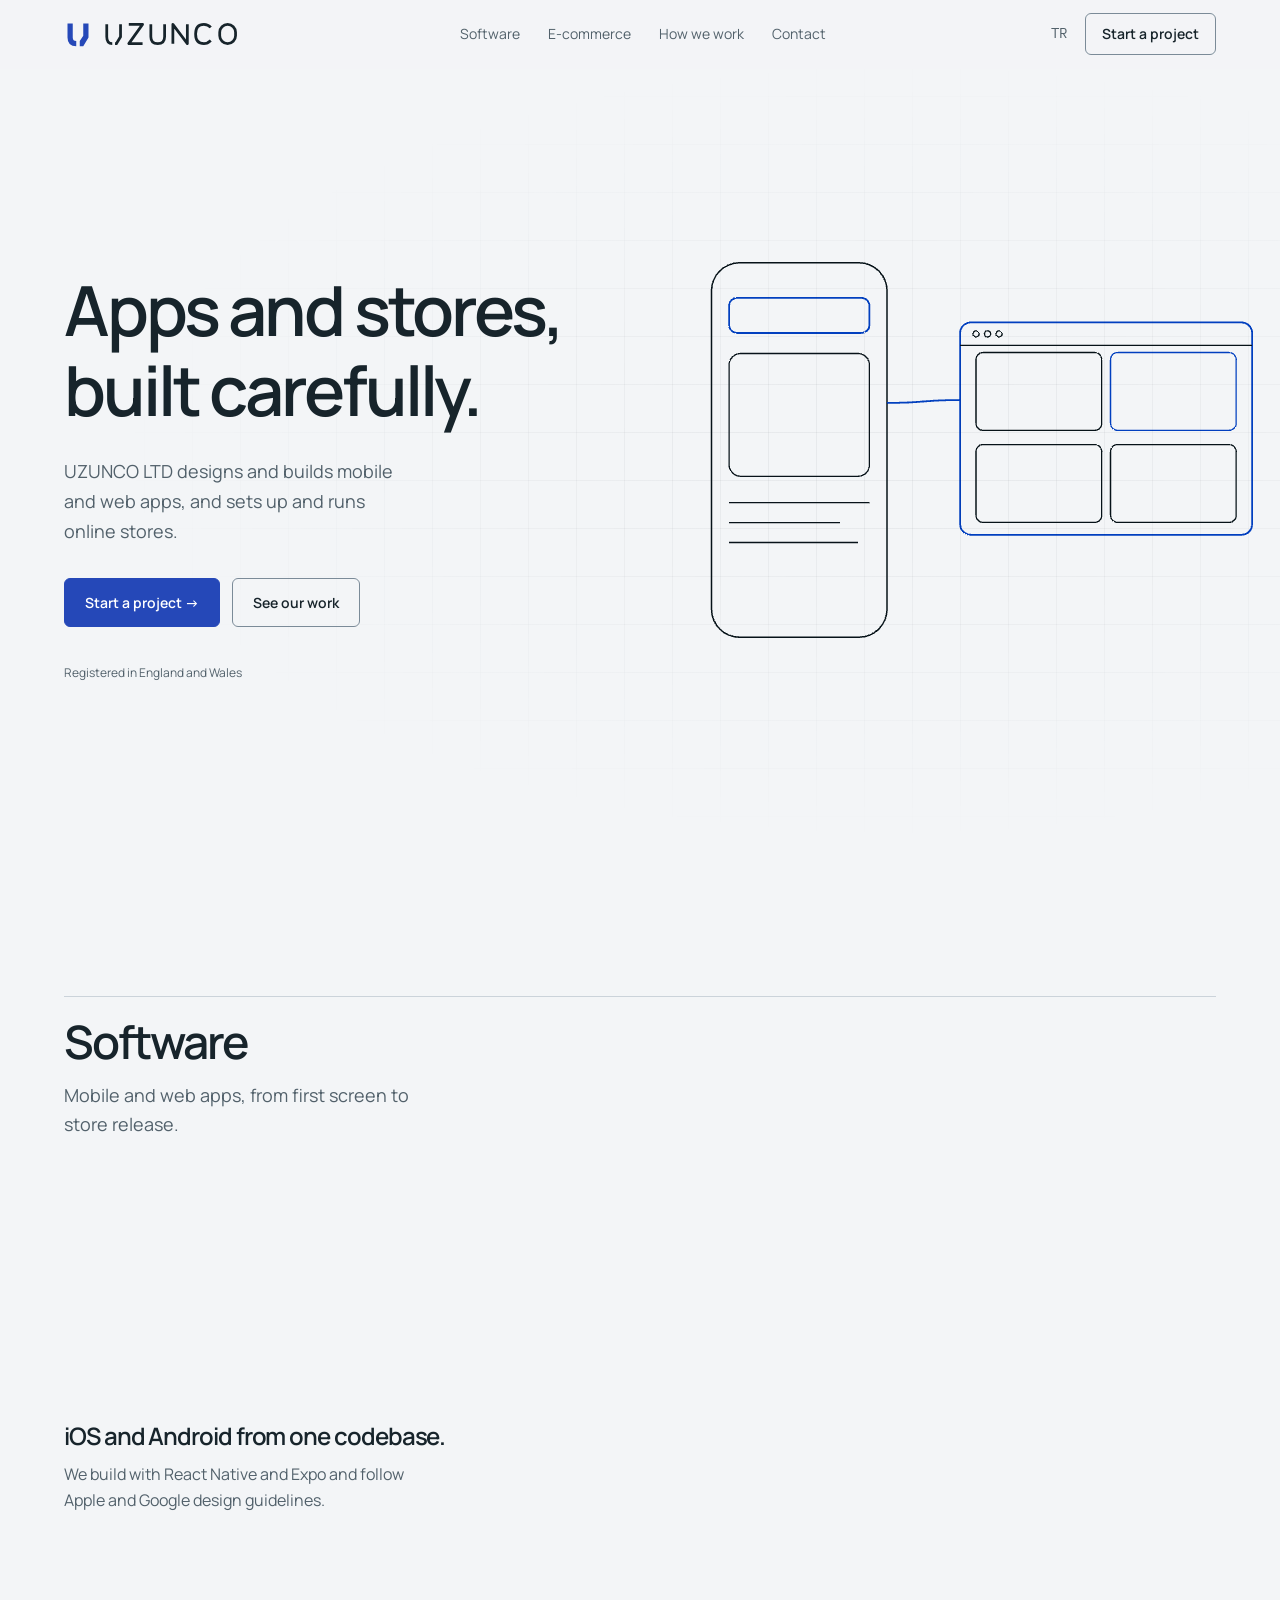
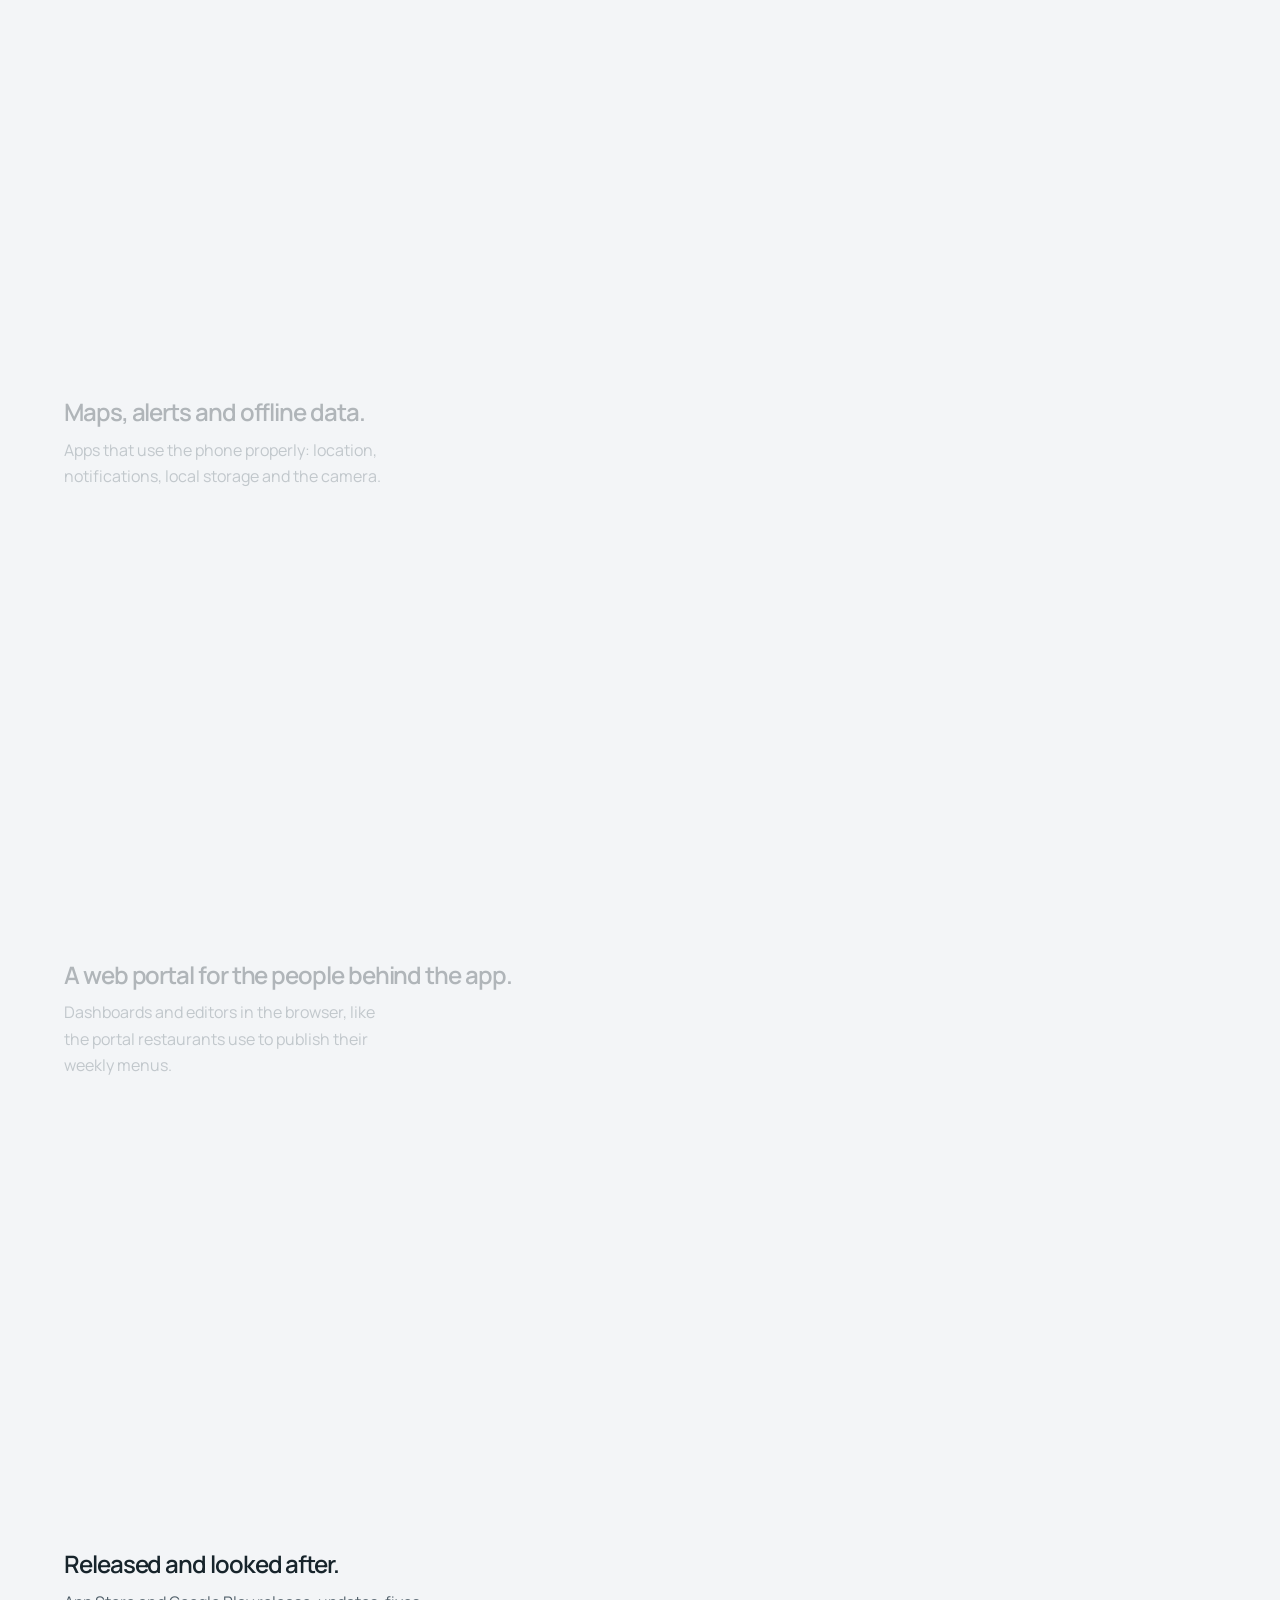
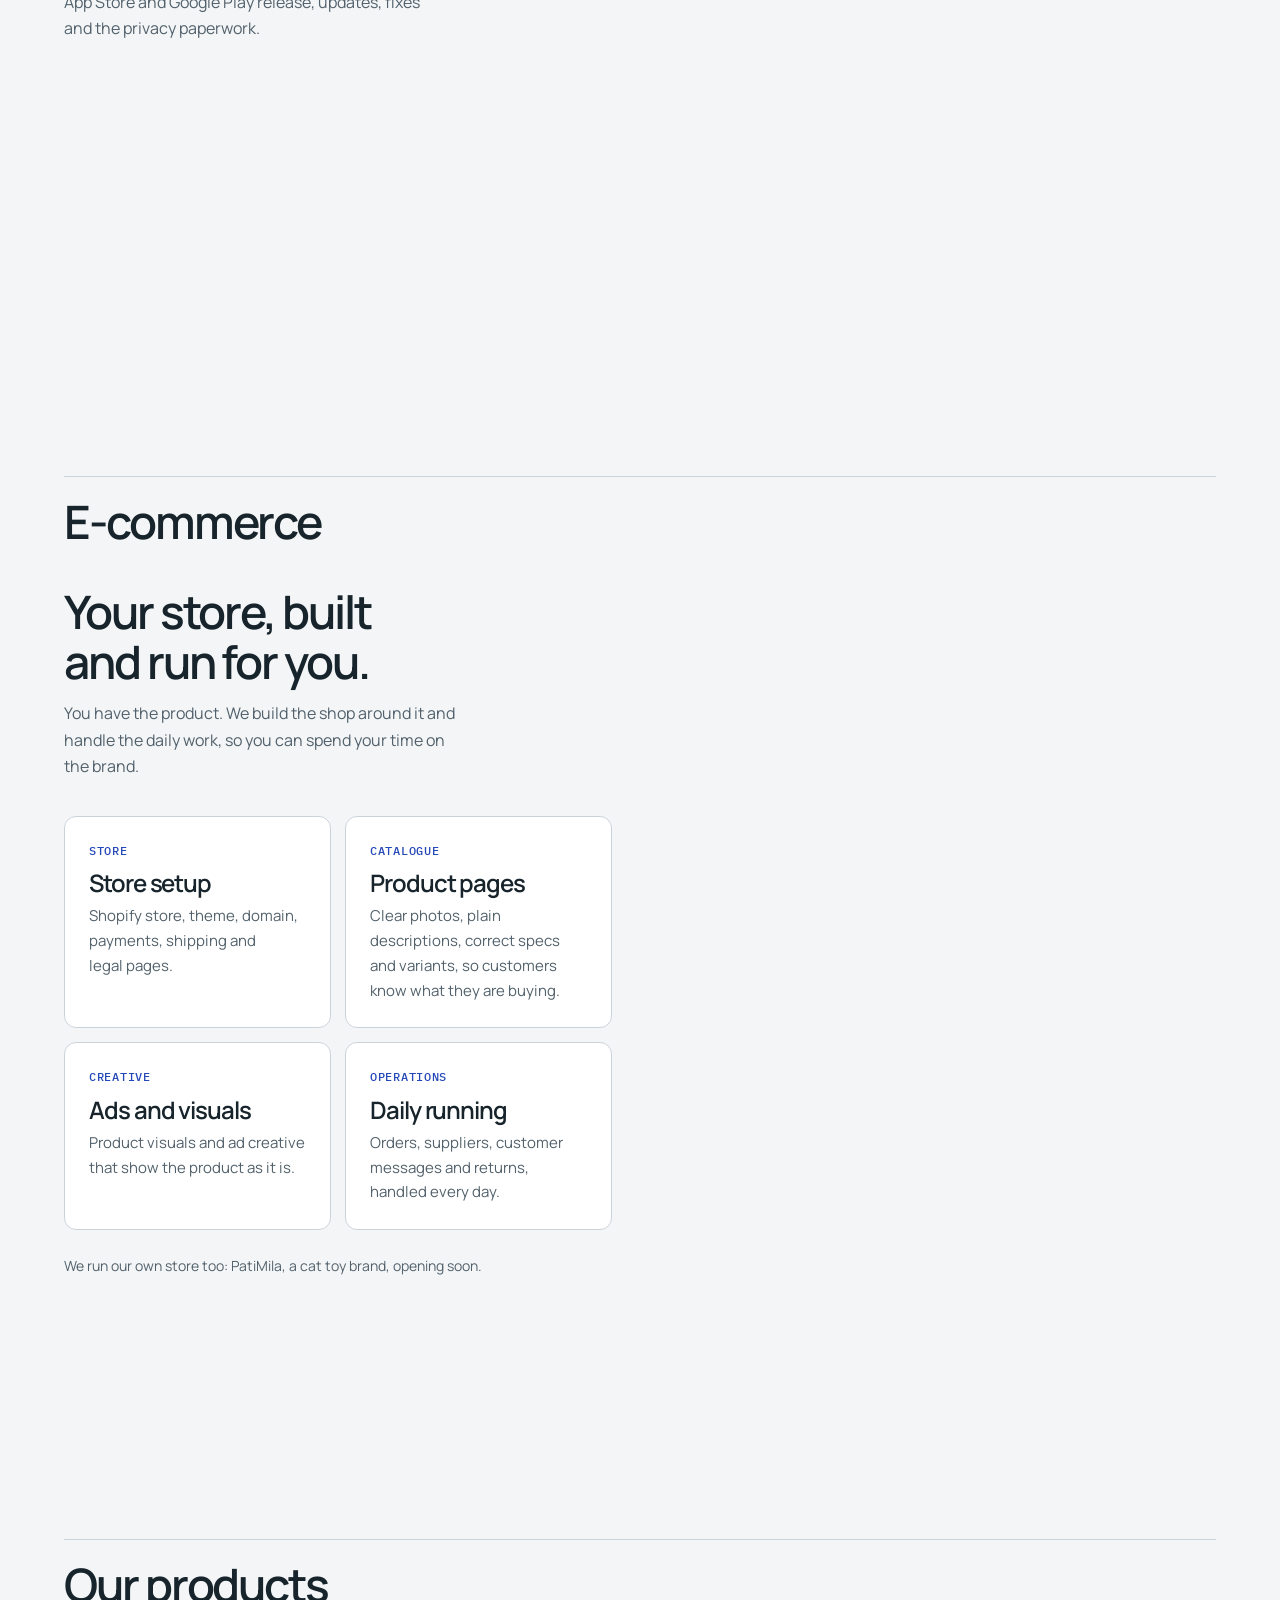
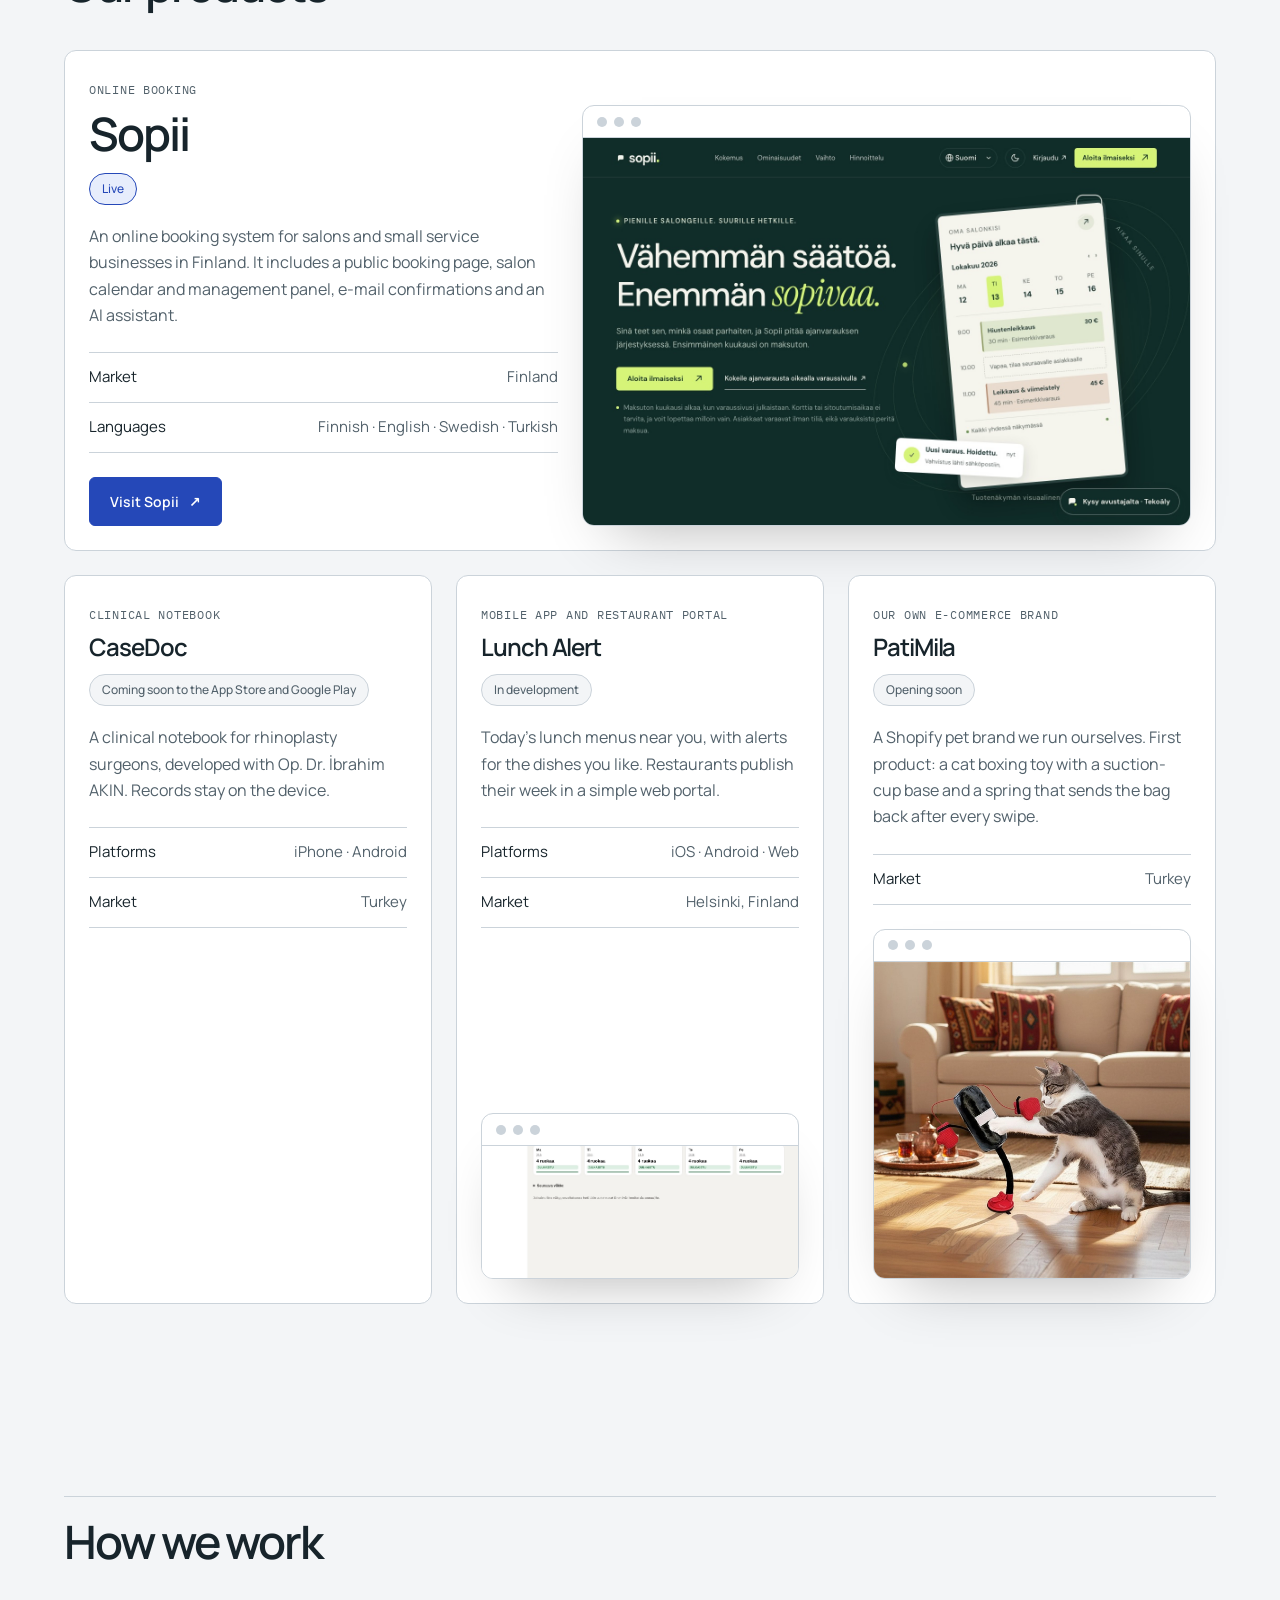
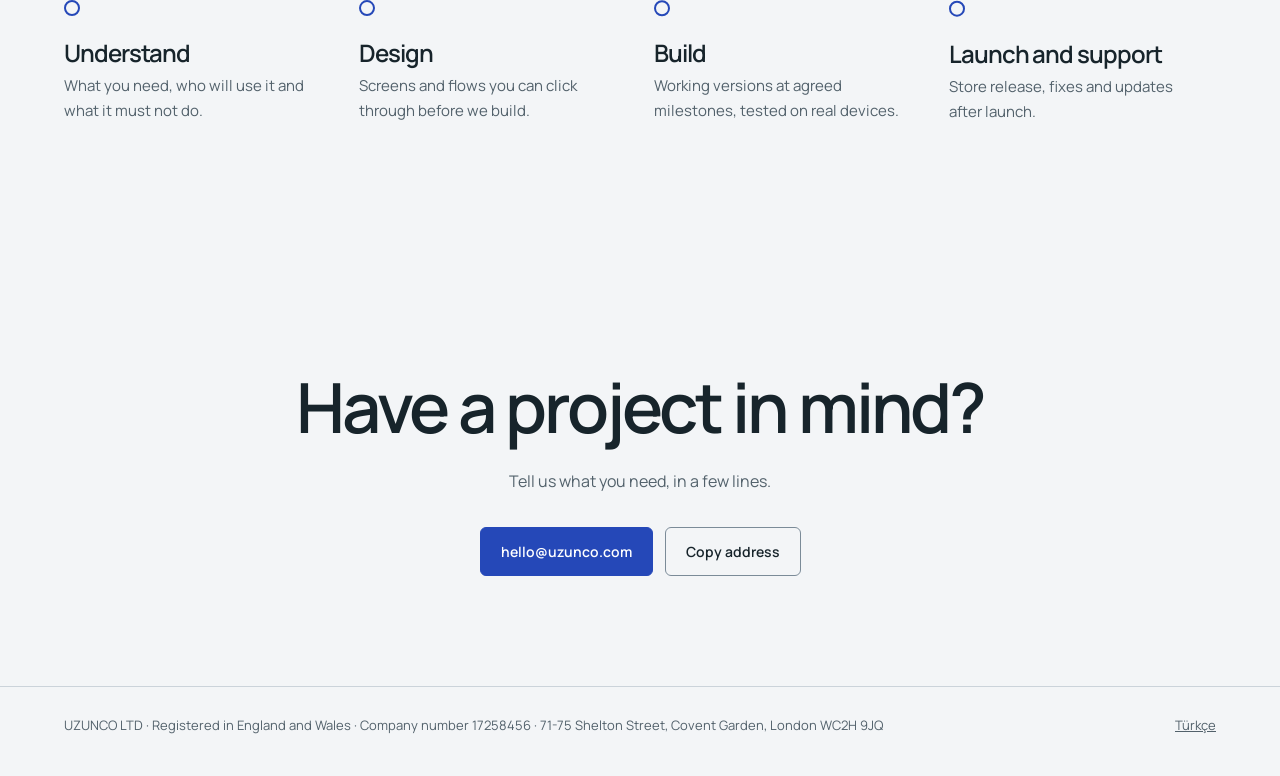
==== commit f9103e19: "Deploy uzunco-web a20abc5" ====
--- a/index.html
+++ b/index.html
@@ -19,11 +19,11 @@
     <link rel="preconnect" href="https://fonts.googleapis.com" />
     <link rel="preconnect" href="https://fonts.gstatic.com" crossorigin />
     <link href="https://fonts.googleapis.com/css2?family=IBM+Plex+Mono:wght@400;500&amp;family=Manrope:wght@400;500;600;700&amp;display=swap" rel="stylesheet" />
-    <script type="module" crossorigin src="/assets/index-_V63xEPN.js"></script>
-    <link rel="stylesheet" crossorigin href="/assets/index-ObtUiORh.css">
+    <script type="module" crossorigin src="/assets/index-OeawJyFP.js"></script>
+    <link rel="stylesheet" crossorigin href="/assets/index-BCoC1Hrg.css">
   </head>
   <body>
-    <div id="root"><link rel="preload" as="image" href="/img/today.jpg"/><a class="skip" href="#main">Skip to content</a><header class="nav"><div class="wrap nav-in"><a class="logo" href="/" aria-label="UZUNCO"><svg class="logo-mark" viewBox="0 0 64 64" width="28" height="28" aria-hidden="true" focusable="false"><path fill="currentColor" d="M8 8H20V40Q20 48 28 48V60Q8 60 8 40ZM44 8H56V40L44 60H36V48L44 36Z"></path></svg><svg class="logo-word" viewBox="0 0 392 80" width="135" height="28" aria-hidden="true" focusable="false"><path d="M8 12V48Q8 68 24 68M32 68H36L48 48V12" fill="none" stroke="currentColor" stroke-width="8" stroke-linejoin="miter"></path><g fill="none" stroke="currentColor" stroke-width="8" stroke-linejoin="round"><path d="M72 12H112L72 68H112M136 12V48Q136 68 156 68Q176 68 176 48V12M200 68V12L242 68V12M310 21C304 14 298 12 290 12C274 12 266 23 266 40S274 68 290 68C298 68 304 65 310 59"></path><rect x="336" y="12" width="46" height="56" rx="23"></rect></g></svg></a><nav aria-label="Menu"><ul class="nav-links"><li><a href="#software">Software</a></li><li><a href="#commerce">E-commerce</a></li><li><a href="#process">How we work</a></li><li><a href="#contact">Contact</a></li></ul></nav><div class="nav-right"><a class="lang" href="/tr/" hrefLang="tr" aria-label="Türkçe">TR</a><a class="btn small ghost" href="#contact">Start a project</a><details class="menu"><summary>Menu</summary><ul><li><a href="#software">Software</a></li><li><a href="#commerce">E-commerce</a></li><li><a href="#process">How we work</a></li><li><a href="#contact">Contact</a></li></ul></details></div></div></header><main id="main"><section class="hero-bleed" id="top" data-scene="hero"><div class="wrap scene hero"><div><h1><span class="ln"><span data-reveal="true" style="transform:translateY(105%)">Apps and stores,</span></span><span class="ln"><span data-reveal="true" class="serif" style="transform:translateY(105%)">built carefully.</span></span></h1><div data-reveal="true" style="opacity:0"><p class="lede">UZUNCO LTD designs and builds mobile and web apps, and sets up and runs online stores.</p><div class="ctas"><a class="btn" href="#contact">Start a project<!-- --> →</a><a class="btn ghost" href="#software">See our work</a></div><p class="where">Registered in England and Wales</p></div></div><div class="stage" aria-hidden="true"><svg class="blueprint fallback" viewBox="0 0 520 560"><rect class="s" x="40" y="60" width="200" height="420" rx="34"></rect><rect class="s t" x="58" y="92" width="164" height="38" rx="10"></rect><rect class="s" x="58" y="144" width="164" height="150" rx="14"></rect><line class="s" x1="58" y1="318" x2="222" y2="318"></line><line class="s" x1="58" y1="340" x2="190" y2="340"></line><line class="s" x1="58" y1="362" x2="206" y2="362"></line><rect class="s" x="276" y="150" width="216" height="270" rx="14"></rect><line class="s" x1="276" y1="180" x2="492" y2="180"></line><rect class="s w" x="292" y="196" width="86" height="92" rx="8"></rect><rect class="s" x="390" y="196" width="86" height="92" rx="8"></rect><rect class="s" x="292" y="304" width="86" height="92" rx="8"></rect><rect class="s" x="390" y="304" width="86" height="92" rx="8"></rect><path class="s t" d="M240 230 C 258 230, 258 260, 276 260"></path></svg></div></div></section><section id="software" class="software" data-scene="software"><div class="wrap"><div class="section-head" data-reveal="true" style="opacity:0;transform:translateY(24px)"><h2>Software</h2><p>Mobile and web apps, from first screen to store release.</p></div><div class="scene"><div class="steps"><div class="step on" data-i="0"><h3>iOS and Android from one codebase.</h3><p>We build with React Native and Expo and follow Apple and Google design guidelines.</p></div><div class="step" data-i="1"><h3>Maps, alerts and offline data.</h3><p>Apps that use the phone properly: location, notifications, local storage and the camera.</p></div><div class="step" data-i="2"><h3>A web portal for the people behind the app.</h3><p>Dashboards and editors in the browser, like the portal restaurants use to publish their weekly menus.</p></div><div class="step" data-i="3"><h3>Released and looked after.</h3><p>App Store and Google Play release, updates, fixes and the privacy paperwork.</p></div></div><div class="stage"><div class="stage-col fallback"><div class="phone"><div class="screen"><img src="/img/today.jpg" alt="Lunch Alert, today&#x27;s lunches" class="on" width="540" height="1200" loading="eager" decoding="async"/><img src="/img/map.jpg" alt="Lunch Alert, map of nearby restaurants" class="" width="540" height="1200" loading="lazy" decoding="async"/><img src="/img/detail.jpg" alt="Lunch Alert, restaurant menu" class="" width="540" height="1200" loading="lazy" decoding="async"/><img src="/img/alerts.jpg" alt="Lunch Alert, dish alerts" class="" width="540" height="1200" loading="lazy" decoding="async"/></div></div><p class="caption">Lunch Alert, our own app in development. Sample data.</p></div></div></div></div></section><section id="commerce" class="commerce" data-scene="commerce"><div class="wrap"><div class="section-head" data-reveal="true" style="opacity:0;transform:translateY(24px)"><h2>E-commerce</h2></div><div class="scene"><div><div data-reveal="true" style="opacity:0;transform:translateY(24px)"><h3 class="big">Stores that tell the truth.</h3><p class="intro">We set up and run online stores: the shop, the catalogue, the visuals and the daily work behind them. No fake reviews, no invented discounts, no false countdowns.</p></div><div class="cards"><article class="card" data-reveal="true" style="opacity:0;transform:translateY(24px)"><span class="k">Store</span><h4>Store setup</h4><p>Shopify store, theme, domain, payments, shipping and legal pages.</p></article><article class="card" data-reveal="true" style="opacity:0;transform:translateY(24px)"><span class="k">Catalogue</span><h4>Product pages</h4><p>Clear photos, plain descriptions, correct specs and variants.</p></article><article class="card" data-reveal="true" style="opacity:0;transform:translateY(24px)"><span class="k">Creative</span><h4>Ads and visuals</h4><p>Product visuals and ad creative that show the product as it is.</p></article><article class="card" data-reveal="true" style="opacity:0;transform:translateY(24px)"><span class="k">Operations</span><h4>Daily running</h4><p>Orders, suppliers, customer messages and returns.</p></article></div></div><div class="stage" aria-hidden="true"><svg class="blueprint fallback" viewBox="0 0 420 320"><rect class="s w" x="10" y="10" width="400" height="300" rx="14"></rect><line class="s" x1="10" y1="44" x2="410" y2="44"></line><rect class="s" x="30" y="62" width="170" height="104" rx="8"></rect><rect class="s w" x="220" y="62" width="170" height="104" rx="8"></rect><rect class="s" x="30" y="184" width="170" height="104" rx="8"></rect><rect class="s" x="220" y="184" width="170" height="104" rx="8"></rect></svg></div></div></div></section><section class="wrap" data-scene="product" id="work"><div class="section-head" data-reveal="true" style="opacity:0;transform:translateY(24px)"><h2>Our products</h2></div><div class="cards products"><article class="card product-card product-featured" data-reveal="true" style="opacity:0;transform:translateY(24px)"><div class="product-copy"><span class="label">Online booking</span><h3>Sopii</h3><span class="product-status product-status-live">Live</span><p class="desc">An online booking system for salons and small service businesses in Finland. It includes a public booking page, salon calendar and management panel, e-mail confirmations and an AI assistant.</p><ul class="facts"><li>Market<!-- --> <span>Finland</span></li><li>Languages<!-- --> <span>Finnish · English · Swedish · Turkish</span></li></ul><a class="btn" href="https://sopii.fi" target="_blank" rel="noopener">Visit Sopii<!-- --> <span aria-hidden="true">↗</span></a></div><div class="browser"><div class="bar" aria-hidden="true"><i></i><i></i><i></i></div><img src="/img/sopii.jpg" alt="Sopii home page" width="1350" height="860" loading="lazy" decoding="async"/></div></article><article class="card product-card" data-reveal="true" style="opacity:0;transform:translateY(24px)"><div class="product-copy"><span class="label">Clinical notebook</span><h3>CaseDoc</h3><span class="product-status">Coming soon to the App Store and Google Play</span><p class="desc">A clinical notebook for rhinoplasty surgeons, developed with Op. Dr. İbrahim AKIN. Records stay on the device.</p><ul class="facts"><li>Platforms<!-- --> <span>iPhone · Android</span></li><li>Market<!-- --> <span>Turkey</span></li></ul></div></article><article class="card product-card" data-reveal="true" style="opacity:0;transform:translateY(24px)"><div class="product-copy"><span class="label">Mobile app and restaurant portal</span><h3>Lunch Alert</h3><span class="product-status">In development</span><p class="desc">Today&#x27;s lunch menus near you, with alerts for the dishes you like. Restaurants publish their week in a simple web portal.</p><ul class="facts"><li>Platforms<!-- --> <span>iOS · Android · Web</span></li><li>Market<!-- --> <span>Helsinki, Finland</span></li></ul></div><div class="browser"><div class="bar" aria-hidden="true"><i></i><i></i><i></i></div><img src="/img/portal.jpg" alt="Lunch Alert restaurant portal, weekly menu overview" width="1350" height="560" loading="lazy" decoding="async"/></div></article></div></section><section id="process" class="wrap"><div class="section-head" data-reveal="true" style="opacity:0;transform:translateY(24px)"><h2>How we work</h2></div><div class="process-wrap"><div class="rail" aria-hidden="true"><span style="transform:scaleX(0)"></span></div><ol class="process"><li data-reveal="true" style="opacity:0;transform:translateY(24px)"><h4>Understand</h4><p>What you need, who will use it and what it must not do.</p></li><li data-reveal="true" style="opacity:0;transform:translateY(24px)"><h4>Design</h4><p>Screens and flows you can click through before we build.</p></li><li data-reveal="true" style="opacity:0;transform:translateY(24px)"><h4>Build</h4><p>Working versions at agreed milestones, tested on real devices.</p></li><li data-reveal="true" style="opacity:0;transform:translateY(24px)"><h4>Launch and support</h4><p>Store release, fixes and updates after launch.</p></li></ol></div></section><section id="contact" class="wrap contact"><h2 data-reveal="true" style="opacity:0;transform:translateY(24px)">Have a project<!-- --> <span class="serif">in mind?</span></h2><p data-reveal="true" style="opacity:0;transform:translateY(24px)">Tell us what you need, in a few lines.</p><div class="row" data-reveal="true" style="opacity:0;transform:translateY(24px)"><a class="btn" href="mailto:hello@uzunco.com?subject=Project%20enquiry">hello@uzunco.com</a><button class="btn ghost" type="button" aria-live="polite">Copy address</button></div></section></main><footer><div class="wrap"><address>UZUNCO LTD<!-- --> · <!-- -->Registered in England and Wales<!-- --> · <!-- -->Company number<!-- --> <!-- -->17258456<!-- --> · <!-- -->71-75 Shelton Street, Covent Garden, London WC2H 9JQ</address><a href="/tr/" hrefLang="tr" lang="tr">Türkçe</a></div></footer></div>
+    <div id="root"><link rel="preload" as="image" href="/img/today.jpg"/><a class="skip" href="#main">Skip to content</a><header class="nav"><div class="wrap nav-in"><a class="logo" href="/" aria-label="UZUNCO"><svg class="logo-mark" viewBox="0 0 64 64" width="28" height="28" aria-hidden="true" focusable="false"><path fill="currentColor" d="M8 8H20V40Q20 48 28 48V60Q8 60 8 40ZM44 8H56V40L44 60H36V48L44 36Z"></path></svg><svg class="logo-word" viewBox="0 0 392 80" width="135" height="28" aria-hidden="true" focusable="false"><path d="M8 12V48Q8 68 24 68M32 68H36L48 48V12" fill="none" stroke="currentColor" stroke-width="8" stroke-linejoin="miter"></path><g fill="none" stroke="currentColor" stroke-width="8" stroke-linejoin="round"><path d="M72 12H112L72 68H112M136 12V48Q136 68 156 68Q176 68 176 48V12M200 68V12L242 68V12M310 21C304 14 298 12 290 12C274 12 266 23 266 40S274 68 290 68C298 68 304 65 310 59"></path><rect x="336" y="12" width="46" height="56" rx="23"></rect></g></svg></a><nav aria-label="Menu"><ul class="nav-links"><li><a href="#software">Software</a></li><li><a href="#commerce">E-commerce</a></li><li><a href="#process">How we work</a></li><li><a href="#contact">Contact</a></li></ul></nav><div class="nav-right"><a class="lang" href="/tr/" hrefLang="tr" aria-label="Türkçe">TR</a><a class="btn small ghost" href="#contact">Start a project</a><details class="menu"><summary>Menu</summary><ul><li><a href="#software">Software</a></li><li><a href="#commerce">E-commerce</a></li><li><a href="#process">How we work</a></li><li><a href="#contact">Contact</a></li></ul></details></div></div></header><main id="main"><section class="hero-bleed" id="top" data-scene="hero"><div class="wrap scene hero"><div><h1><span class="ln"><span data-reveal="true" style="transform:translateY(105%)">Apps and stores,</span></span><span class="ln"><span data-reveal="true" class="serif" style="transform:translateY(105%)">built carefully.</span></span></h1><div data-reveal="true" style="opacity:0"><p class="lede">UZUNCO LTD designs and builds mobile and web apps, and sets up and runs online stores.</p><div class="ctas"><a class="btn" href="#contact">Start a project<!-- --> →</a><a class="btn ghost" href="#software">See our work</a></div><p class="where">Registered in England and Wales</p></div></div><div class="stage" aria-hidden="true"><svg class="blueprint fallback" viewBox="0 0 520 560"><rect class="s" x="40" y="60" width="200" height="420" rx="34"></rect><rect class="s t" x="58" y="92" width="164" height="38" rx="10"></rect><rect class="s" x="58" y="144" width="164" height="150" rx="14"></rect><line class="s" x1="58" y1="318" x2="222" y2="318"></line><line class="s" x1="58" y1="340" x2="190" y2="340"></line><line class="s" x1="58" y1="362" x2="206" y2="362"></line><rect class="s" x="276" y="150" width="216" height="270" rx="14"></rect><line class="s" x1="276" y1="180" x2="492" y2="180"></line><rect class="s w" x="292" y="196" width="86" height="92" rx="8"></rect><rect class="s" x="390" y="196" width="86" height="92" rx="8"></rect><rect class="s" x="292" y="304" width="86" height="92" rx="8"></rect><rect class="s" x="390" y="304" width="86" height="92" rx="8"></rect><path class="s t" d="M240 230 C 258 230, 258 260, 276 260"></path></svg></div></div></section><section id="software" class="software" data-scene="software"><div class="wrap"><div class="section-head" data-reveal="true" style="opacity:0;transform:translateY(24px)"><h2>Software</h2><p>Mobile and web apps, from first screen to store release.</p></div><div class="scene"><div class="steps"><div class="step on" data-i="0"><h3>iOS and Android from one codebase.</h3><p>We build with React Native and Expo and follow Apple and Google design guidelines.</p></div><div class="step" data-i="1"><h3>Maps, alerts and offline data.</h3><p>Apps that use the phone properly: location, notifications, local storage and the camera.</p></div><div class="step" data-i="2"><h3>A web portal for the people behind the app.</h3><p>Dashboards and editors in the browser, like the portal restaurants use to publish their weekly menus.</p></div><div class="step" data-i="3"><h3>Released and looked after.</h3><p>App Store and Google Play release, updates, fixes and the privacy paperwork.</p></div></div><div class="stage"><div class="stage-col fallback"><div class="phone"><div class="screen"><img src="/img/today.jpg" alt="Lunch Alert, today&#x27;s lunches" class="on" width="540" height="1200" loading="eager" decoding="async"/><img src="/img/map.jpg" alt="Lunch Alert, map of nearby restaurants" class="" width="540" height="1200" loading="lazy" decoding="async"/><img src="/img/detail.jpg" alt="Lunch Alert, restaurant menu" class="" width="540" height="1200" loading="lazy" decoding="async"/><img src="/img/alerts.jpg" alt="Lunch Alert, dish alerts" class="" width="540" height="1200" loading="lazy" decoding="async"/></div></div><p class="caption">Lunch Alert, our own app in development. Sample data.</p></div></div></div></div></section><section id="commerce" class="commerce" data-scene="commerce"><div class="wrap"><div class="section-head" data-reveal="true" style="opacity:0;transform:translateY(24px)"><h2>E-commerce</h2></div><div class="scene"><div><div data-reveal="true" style="opacity:0;transform:translateY(24px)"><h3 class="big">Your store, built and run for you.</h3><p class="intro">You have the product. We build the shop around it and handle the daily work, so you can spend your time on the brand.</p></div><div class="cards"><article class="card" data-reveal="true" style="opacity:0;transform:translateY(24px)"><span class="k">Store</span><h4>Store setup</h4><p>Shopify store, theme, domain, payments, shipping and legal pages.</p></article><article class="card" data-reveal="true" style="opacity:0;transform:translateY(24px)"><span class="k">Catalogue</span><h4>Product pages</h4><p>Clear photos, plain descriptions, correct specs and variants, so customers know what they are buying.</p></article><article class="card" data-reveal="true" style="opacity:0;transform:translateY(24px)"><span class="k">Creative</span><h4>Ads and visuals</h4><p>Product visuals and ad creative that show the product as it is.</p></article><article class="card" data-reveal="true" style="opacity:0;transform:translateY(24px)"><span class="k">Operations</span><h4>Daily running</h4><p>Orders, suppliers, customer messages and returns, handled every day.</p></article></div><p class="own">We run our own store too: PatiMila, a cat toy brand, opening soon.</p></div><div class="stage" aria-hidden="true"><svg class="blueprint fallback" viewBox="0 0 420 320"><rect class="s w" x="10" y="10" width="400" height="300" rx="14"></rect><line class="s" x1="10" y1="44" x2="410" y2="44"></line><rect class="s" x="30" y="62" width="170" height="104" rx="8"></rect><rect class="s w" x="220" y="62" width="170" height="104" rx="8"></rect><rect class="s" x="30" y="184" width="170" height="104" rx="8"></rect><rect class="s" x="220" y="184" width="170" height="104" rx="8"></rect></svg></div></div></div></section><section class="wrap" data-scene="product" id="work"><div class="section-head" data-reveal="true" style="opacity:0;transform:translateY(24px)"><h2>Our products</h2></div><div class="cards products"><article class="card product-card product-featured" data-reveal="true" style="opacity:0;transform:translateY(24px)"><div class="product-copy"><span class="label">Online booking</span><h3>Sopii</h3><span class="product-status product-status-live">Live</span><p class="desc">An online booking system for salons and small service businesses in Finland. It includes a public booking page, salon calendar and management panel, e-mail confirmations and an AI assistant.</p><ul class="facts"><li>Market<!-- --> <span>Finland</span></li><li>Languages<!-- --> <span>Finnish · English · Swedish · Turkish</span></li></ul><a class="btn" href="https://sopii.fi" target="_blank" rel="noopener">Visit Sopii<!-- --> <span aria-hidden="true">↗</span></a></div><div class="browser"><div class="bar" aria-hidden="true"><i></i><i></i><i></i></div><img src="/img/sopii.jpg" alt="Sopii home page" width="1350" height="860" loading="lazy" decoding="async"/></div></article><article class="card product-card" data-reveal="true" style="opacity:0;transform:translateY(24px)"><div class="product-copy"><span class="label">Clinical notebook</span><h3>CaseDoc</h3><span class="product-status">Coming soon to the App Store and Google Play</span><p class="desc">A clinical notebook for rhinoplasty surgeons, developed with Op. Dr. İbrahim AKIN. Records stay on the device.</p><ul class="facts"><li>Platforms<!-- --> <span>iPhone · Android</span></li><li>Market<!-- --> <span>Turkey</span></li></ul></div></article><article class="card product-card" data-reveal="true" style="opacity:0;transform:translateY(24px)"><div class="product-copy"><span class="label">Mobile app and restaurant portal</span><h3>Lunch Alert</h3><span class="product-status">In development</span><p class="desc">Today&#x27;s lunch menus near you, with alerts for the dishes you like. Restaurants publish their week in a simple web portal.</p><ul class="facts"><li>Platforms<!-- --> <span>iOS · Android · Web</span></li><li>Market<!-- --> <span>Helsinki, Finland</span></li></ul></div><div class="browser"><div class="bar" aria-hidden="true"><i></i><i></i><i></i></div><img src="/img/portal.jpg" alt="Lunch Alert restaurant portal, weekly menu overview" width="1350" height="560" loading="lazy" decoding="async"/></div></article><article class="card product-card" data-reveal="true" style="opacity:0;transform:translateY(24px)"><div class="product-copy"><span class="label">Our own e-commerce brand</span><h3>PatiMila</h3><span class="product-status">Opening soon</span><p class="desc">A Shopify pet brand we run ourselves. First product: a cat boxing toy with a suction-cup base and a spring that sends the bag back after every swipe.</p><ul class="facts"><li>Market<!-- --> <span>Turkey</span></li></ul></div><div class="browser"><div class="bar" aria-hidden="true"><i></i><i></i><i></i></div><img src="/img/patimila.jpg" alt="A tabby cat hitting the PatiMila boxing toy" width="1200" height="1200" loading="lazy" decoding="async"/></div></article></div></section><section id="process" class="wrap"><div class="section-head" data-reveal="true" style="opacity:0;transform:translateY(24px)"><h2>How we work</h2></div><div class="process-wrap"><div class="rail" aria-hidden="true"><span style="transform:scaleX(0)"></span></div><ol class="process"><li data-reveal="true" style="opacity:0;transform:translateY(24px)"><h4>Understand</h4><p>What you need, who will use it and what it must not do.</p></li><li data-reveal="true" style="opacity:0;transform:translateY(24px)"><h4>Design</h4><p>Screens and flows you can click through before we build.</p></li><li data-reveal="true" style="opacity:0;transform:translateY(24px)"><h4>Build</h4><p>Working versions at agreed milestones, tested on real devices.</p></li><li data-reveal="true" style="opacity:0;transform:translateY(24px)"><h4>Launch and support</h4><p>Store release, fixes and updates after launch.</p></li></ol></div></section><section id="contact" class="wrap contact"><h2 data-reveal="true" style="opacity:0;transform:translateY(24px)">Have a project<!-- --> <span class="serif">in mind?</span></h2><p data-reveal="true" style="opacity:0;transform:translateY(24px)">Tell us what you need, in a few lines.</p><div class="row" data-reveal="true" style="opacity:0;transform:translateY(24px)"><a class="btn" href="mailto:hello@uzunco.com?subject=Project%20enquiry">hello@uzunco.com</a><button class="btn ghost" type="button" aria-live="polite">Copy address</button></div></section></main><footer><div class="wrap"><address>UZUNCO LTD<!-- --> · <!-- -->Registered in England and Wales<!-- --> · <!-- -->Company number<!-- --> <!-- -->17258456<!-- --> · <!-- -->71-75 Shelton Street, Covent Garden, London WC2H 9JQ</address><a href="/tr/" hrefLang="tr" lang="tr">Türkçe</a></div></footer></div>
     <noscript><style>[data-reveal]{opacity:1!important;transform:none!important}</style></noscript>
   </body>
 </html>
--- a/assets/index-BCoC1Hrg.css
+++ b/assets/index-BCoC1Hrg.css
@@ -0,0 +1 @@
+:root{--lightningcss-light:initial;--lightningcss-dark: ;color-scheme:light;--color-bg:#f3f5f7;--color-surface:#fff;--color-ink:#17242b;--color-muted:#52616b;--color-accent:#2548b8;--color-on-accent:#fff;--color-tint:#e7edfc;--color-line:#cbd3da;--color-control:#7b8b98;--color-focus:var(--color-accent);--font-body:"Manrope", system-ui, -apple-system, "Segoe UI", Arial, sans-serif;--font-display:var(--font-body);--font-label:"IBM Plex Mono", "SFMono-Regular", Consolas, monospace;--text-xs:.75rem;--text-sm:.875rem;--text-body:1rem;--text-lead:1.125rem;--text-h3:1.5rem;--text-h2:clamp(2rem, 3.6vw, 3rem);--text-h1:clamp(2.25rem, 5.4vw, 4.75rem);--weight-regular:400;--weight-medium:500;--weight-semibold:600;--weight-bold:700;--leading-body:1.65;--leading-heading:1.08;--tracking-heading:-.045em;--tracking-label:.06em;--radius-none:0;--radius-control:.375rem;--radius-card:.75rem;--radius-panel:1.25rem;--control-min-height:3rem;--control-padding-inline:1.25rem;--card-padding:1.5rem;--border-width:1px;--focus-width:3px;--focus-offset:4px;--duration-fast:.14s;--ease-standard:cubic-bezier(.2, .7, .2, 1);--bg:var(--color-bg);--surface:var(--color-surface);--ink:var(--color-ink);--soft:var(--color-muted);--line:var(--color-line);--teal:var(--color-accent);--warm:var(--color-accent);--grid:color-mix(in srgb, var(--color-ink) 5%, transparent);--phone:#121a22;--font-text:var(--font-body);--font-serif:var(--font-display);--wrap:1200px;--gutter:24px;--nav-h:68px}@media (prefers-color-scheme:dark){:root:not([data-theme=light]){--lightningcss-light: ;--lightningcss-dark:initial;color-scheme:dark;--color-bg:#121a22;--color-surface:#1b2631;--color-ink:#f2f5f8;--color-muted:#b1bfcc;--color-accent:#9dbaff;--color-on-accent:#142545;--color-tint:#223659;--color-line:#3d4c5a;--color-control:#7b8b98}}:root[data-theme=dark]{--lightningcss-light: ;--lightningcss-dark:initial;color-scheme:dark;--color-bg:#121a22;--color-surface:#1b2631;--color-ink:#f2f5f8;--color-muted:#b1bfcc;--color-accent:#9dbaff;--color-on-accent:#142545;--color-tint:#223659;--color-line:#3d4c5a;--color-control:#7b8b98}*{box-sizing:border-box}html{-webkit-text-size-adjust:100%}body{background:var(--bg);color:var(--ink);font:var(--text-body)/var(--leading-body) var(--font-text);-webkit-font-smoothing:antialiased;margin:0;overflow-x:clip}a{color:inherit}img{max-width:100%;display:block}:focus-visible{outline:var(--focus-width) solid var(--color-focus);outline-offset:var(--focus-offset);border-radius:var(--radius-control)}h1,h2,h3,h4{text-wrap:balance;font-family:var(--font-display);font-weight:var(--weight-semibold);line-height:var(--leading-heading);letter-spacing:var(--tracking-heading)}p{text-wrap:pretty}.serif{font:inherit;color:inherit}.wrap{max-width:var(--wrap);padding-inline:var(--gutter);margin:0 auto}.skip{background:var(--ink);color:var(--bg);border-radius:var(--radius-control);z-index:50;padding:8px 14px;position:absolute;top:8px;left:-999px}.skip:focus{left:16px}main{z-index:1;position:relative}.nav{z-index:30;padding-top:env(safe-area-inset-top,0px);background:color-mix(in srgb, var(--bg) 82%, transparent);-webkit-backdrop-filter:blur(12px);border-bottom:1px solid #0000;transition:border-color .3s;position:fixed;inset:0 0 auto}.nav.scrolled{border-color:var(--line)}.nav-in{height:var(--nav-h);justify-content:space-between;align-items:center;gap:20px;display:flex}.logo{flex:none;align-items:center;gap:12px;text-decoration:none;display:inline-flex}.logo svg{flex:none;display:block}.logo-mark{width:28px;height:28px;color:var(--teal)}.logo-word{width:135px;height:auto;color:var(--ink)}.nav-links{gap:28px;margin:0;padding:0;font-size:14px;list-style:none;display:flex}.nav-links a{color:var(--soft);text-decoration:none}.nav-links a:hover{color:var(--ink)}.nav-right{align-items:center;gap:14px;font-size:14px;display:flex}.lang{font-family:var(--font-label);color:var(--soft);padding:6px 4px;text-decoration:none}.lang:hover{color:var(--ink)}.menu{display:none;position:relative}.menu summary{cursor:pointer;border:1px solid var(--color-control);border-radius:var(--radius-control);padding:8px 14px;font-size:14px;list-style:none}.menu summary::-webkit-details-marker{display:none}.menu ul{background:var(--surface);border:1px solid var(--line);border-radius:var(--radius-card);min-width:200px;margin:0;padding:8px;list-style:none;position:absolute;top:calc(100% + 8px);right:0}.menu li a{border-radius:var(--radius-control);padding:10px 12px;text-decoration:none;display:block}.menu li a:hover{background:var(--bg)}.btn{min-height:var(--control-min-height);padding:12px var(--control-padding-inline);border-radius:var(--radius-control);background:var(--color-accent);color:var(--color-on-accent);font-weight:var(--weight-semibold);font-size:var(--text-sm);border:1px solid var(--color-accent);transition:background-color var(--duration-fast) var(--ease-standard), color var(--duration-fast) var(--ease-standard), border-color var(--duration-fast) var(--ease-standard);cursor:pointer;align-items:center;gap:10px;font-family:inherit;text-decoration:none;display:inline-flex}.btn:hover{background:var(--ink);color:var(--bg);border-color:var(--ink)}.btn.ghost{color:var(--ink);border-color:var(--color-control);background:0 0}.btn.ghost:hover{background:var(--color-tint)}.btn.small{min-height:38px;padding:8px 16px;font-size:14px}.scene{grid-template-columns:minmax(0,1fr) minmax(0,1fr);gap:56px;display:grid}.stage{top:calc(var(--nav-h) + 4vh);height:calc(100vh - var(--nav-h) - 8vh);justify-content:center;align-items:center;display:flex;position:sticky}.has-3d .stage>.fallback{visibility:hidden}.label{font-family:var(--font-label);font-size:var(--text-xs);letter-spacing:var(--tracking-label);text-transform:uppercase;color:var(--soft)}.section-head{border-top:1px solid var(--line);margin-bottom:40px;padding-top:20px}.section-head h2{font-size:var(--text-h2);margin:0}.section-head p{color:var(--soft);font-size:var(--text-lead);max-width:34ch;margin:14px 0 0}section{padding-block:96px}.hero{min-height:100svh;padding-top:calc(var(--nav-h) + 40px);align-items:center;padding-bottom:40px;position:relative}.hero-bleed{padding:0;position:relative;overflow:hidden}.hero-bleed:before{content:"";z-index:-1;background-image:linear-gradient(var(--grid) 1px, transparent 1px), linear-gradient(90deg, var(--grid) 1px, transparent 1px);background-size:48px 48px;position:absolute;inset:0;-webkit-mask:radial-gradient(at 70%,#000 12%,#0000 62%);mask:radial-gradient(at 70%,#000 12%,#0000 62%)}.hero h1{font-size:var(--text-h1);margin:0 0 24px}.hero h1 .ln{padding-bottom:.08em;display:block;overflow:hidden}.hero h1 .ln>span{display:block}.lede{font-size:var(--text-lead);color:var(--soft);max-width:32ch;margin:0 0 32px}.ctas{flex-wrap:wrap;gap:12px;display:flex}.where{font-size:var(--text-xs);color:var(--soft);margin-top:36px}.hero .stage{height:min(70vh,600px);position:relative;top:auto}.blueprint{width:100%;max-height:100%}.blueprint .s{fill:none;stroke:var(--ink);stroke-width:1.3px;vector-effect:non-scaling-stroke}.blueprint .t{stroke:var(--teal);stroke-width:1.7px}.blueprint .w{stroke:var(--warm);stroke-width:1.7px}.steps .step{opacity:.3;flex-direction:column;justify-content:center;min-height:64vh;transition:opacity .5s;display:flex}.steps .step.on{opacity:1}.step h3{font-size:var(--text-h3);margin:0 0 12px}.step p{color:var(--soft);max-width:38ch;margin:0}.phone{aspect-ratio:9/20;background:var(--phone);width:min(290px,64vw);box-shadow:0 40px 80px -30px #00000059, 0 0 0 1px var(--line);border-radius:42px;padding:9px;position:relative}.phone .screen{background:var(--surface);border-radius:34px;width:100%;height:100%;position:relative;overflow:hidden}.phone img{object-fit:cover;opacity:0;width:100%;height:100%;transition:opacity .6s;position:absolute;inset:0}.phone img.on{opacity:1}.caption{color:var(--soft);text-align:center;margin-top:18px;font-size:13px}.has-3d .caption-3d{visibility:visible}.stage-col{flex-direction:column;align-items:center;display:flex}.commerce h3.big{font-size:var(--text-h2);margin:0 0 14px}.commerce .intro{color:var(--soft);max-width:44ch;margin:0 0 36px}.cards{grid-template-columns:repeat(2,minmax(0,1fr));gap:14px;display:grid}.card{background:var(--surface);border:1px solid var(--line);border-radius:var(--radius-card);padding:var(--card-padding);flex-direction:column;gap:6px;display:flex}.card .k{font-family:var(--font-label);font-size:var(--text-xs);letter-spacing:var(--tracking-label);text-transform:uppercase;color:var(--warm);font-weight:var(--weight-medium)}.card h4{font-size:var(--text-h3);margin:4px 0 2px}.card p{color:var(--soft);margin:0;font-size:15px}.commerce .stage{height:calc(100vh - var(--nav-h) - 8vh)}.products{grid-template-columns:repeat(3,minmax(0,1fr));gap:24px}.products .product-card:not(.product-featured){flex-direction:column;display:flex}.products .product-card .browser{margin-top:auto}.products .product-card .browser img{width:100%;height:auto}.commerce .own{color:var(--soft);font-size:var(--text-sm,.9rem);margin:24px 0 0}.product-card{gap:24px;min-width:0}.product-featured{grid-column:1/-1;grid-template-columns:minmax(0,1fr) minmax(0,1.3fr);align-items:center;display:grid}.product-copy{min-width:0}.product-card h3{font-size:var(--text-h3);margin:8px 0 14px}.product-featured h3{font-size:var(--text-h2)}.product-card .desc{font-size:var(--text-body)}.product-status{border:1px solid var(--line);background:var(--bg);max-width:100%;color:var(--soft);font-size:var(--text-xs);font-weight:var(--weight-medium);border-radius:999px;margin-bottom:18px;padding:6px 12px;line-height:1.5;display:inline-block}.product-status-live{background:var(--color-tint);color:var(--color-accent);border-color:var(--color-accent)}.product-copy .btn{margin-top:24px}.browser{border-radius:var(--radius-card);border:1px solid var(--line);background:var(--surface);overflow:hidden;box-shadow:0 30px 60px -30px #0000004d}.browser .bar{border-bottom:1px solid var(--line);align-items:center;gap:7px;height:32px;padding:0 14px;display:flex}.browser .bar i{background:var(--line);border-radius:50%;width:10px;height:10px}.browser img{width:100%;height:auto}.facts{border-top:1px solid var(--line);margin:24px 0 0;padding:0;list-style:none}.facts li{border-bottom:1px solid var(--line);justify-content:space-between;gap:16px;padding:12px 0;font-size:15px;display:flex}.facts li span{color:var(--soft);text-align:right}.process-wrap{padding-top:34px;position:relative}.process{grid-template-columns:repeat(4,minmax(0,1fr));gap:28px;margin:0;padding:0;list-style:none;display:grid}.process .rail{background:var(--line);height:2px;position:absolute;top:0;left:0;right:0}.process .rail>span{background:var(--teal);transform-origin:0;position:absolute;inset:0}.process li{position:relative}.process li:before{content:"";background:var(--bg);border:2px solid var(--teal);border-radius:50%;width:12px;height:12px;position:absolute;top:-40px;left:0}.process h4{font-size:var(--text-h3);margin:0 0 8px}.process p{color:var(--soft);margin:0;font-size:15px}.contact{text-align:center;padding-block:150px 110px}.contact h2{font-size:var(--text-h1);margin:0 0 24px}.contact p{color:var(--soft);margin:0 0 32px}.contact .row{flex-wrap:wrap;justify-content:center;gap:12px;display:flex}footer{border-top:1px solid var(--line);color:var(--soft);z-index:1;background:var(--bg);padding-block:28px 40px;font-size:13px;position:relative}footer .wrap{flex-wrap:wrap;justify-content:space-between;gap:12px 24px;display:flex}footer address{font-style:normal}.scene3d{transition:opacity .2s linear}@media (max-width:899px){:root{--gutter:16px;--nav-h:60px}.nav-in{gap:12px}.logo{gap:8px}.logo-word{width:120px}.nav-links,.nav-right .btn{display:none}.menu{display:block}.scene{grid-template-columns:minmax(0,1fr);gap:28px}section{padding-block:72px}.hero{min-height:auto;padding-top:calc(var(--nav-h) + 36px)}.hero .stage{height:auto}.blueprint{max-height:340px}.software .stage{top:var(--nav-h);z-index:2;background:var(--bg);order:-1;height:auto;padding-block:12px;position:sticky}.software .phone{border-radius:28px;width:min(170px,42vw);padding:6px}.software .phone .screen{border-radius:22px}.software .caption{display:none}.steps .step{min-height:44vh}.step h3,.card h4,.process h4{font-size:1.375rem}.commerce .stage{display:none}.cards,.product-featured{grid-template-columns:minmax(0,1fr)}.process{grid-template-columns:minmax(0,1fr) minmax(0,1fr);row-gap:56px}.process .rail{display:none}.process li:before{top:-22px}.contact{padding-block:100px 80px}}@media (prefers-reduced-motion:reduce){:root{--duration-fast:0s}.steps .step{opacity:1;transition:none}.phone img,.btn{transition:none}}
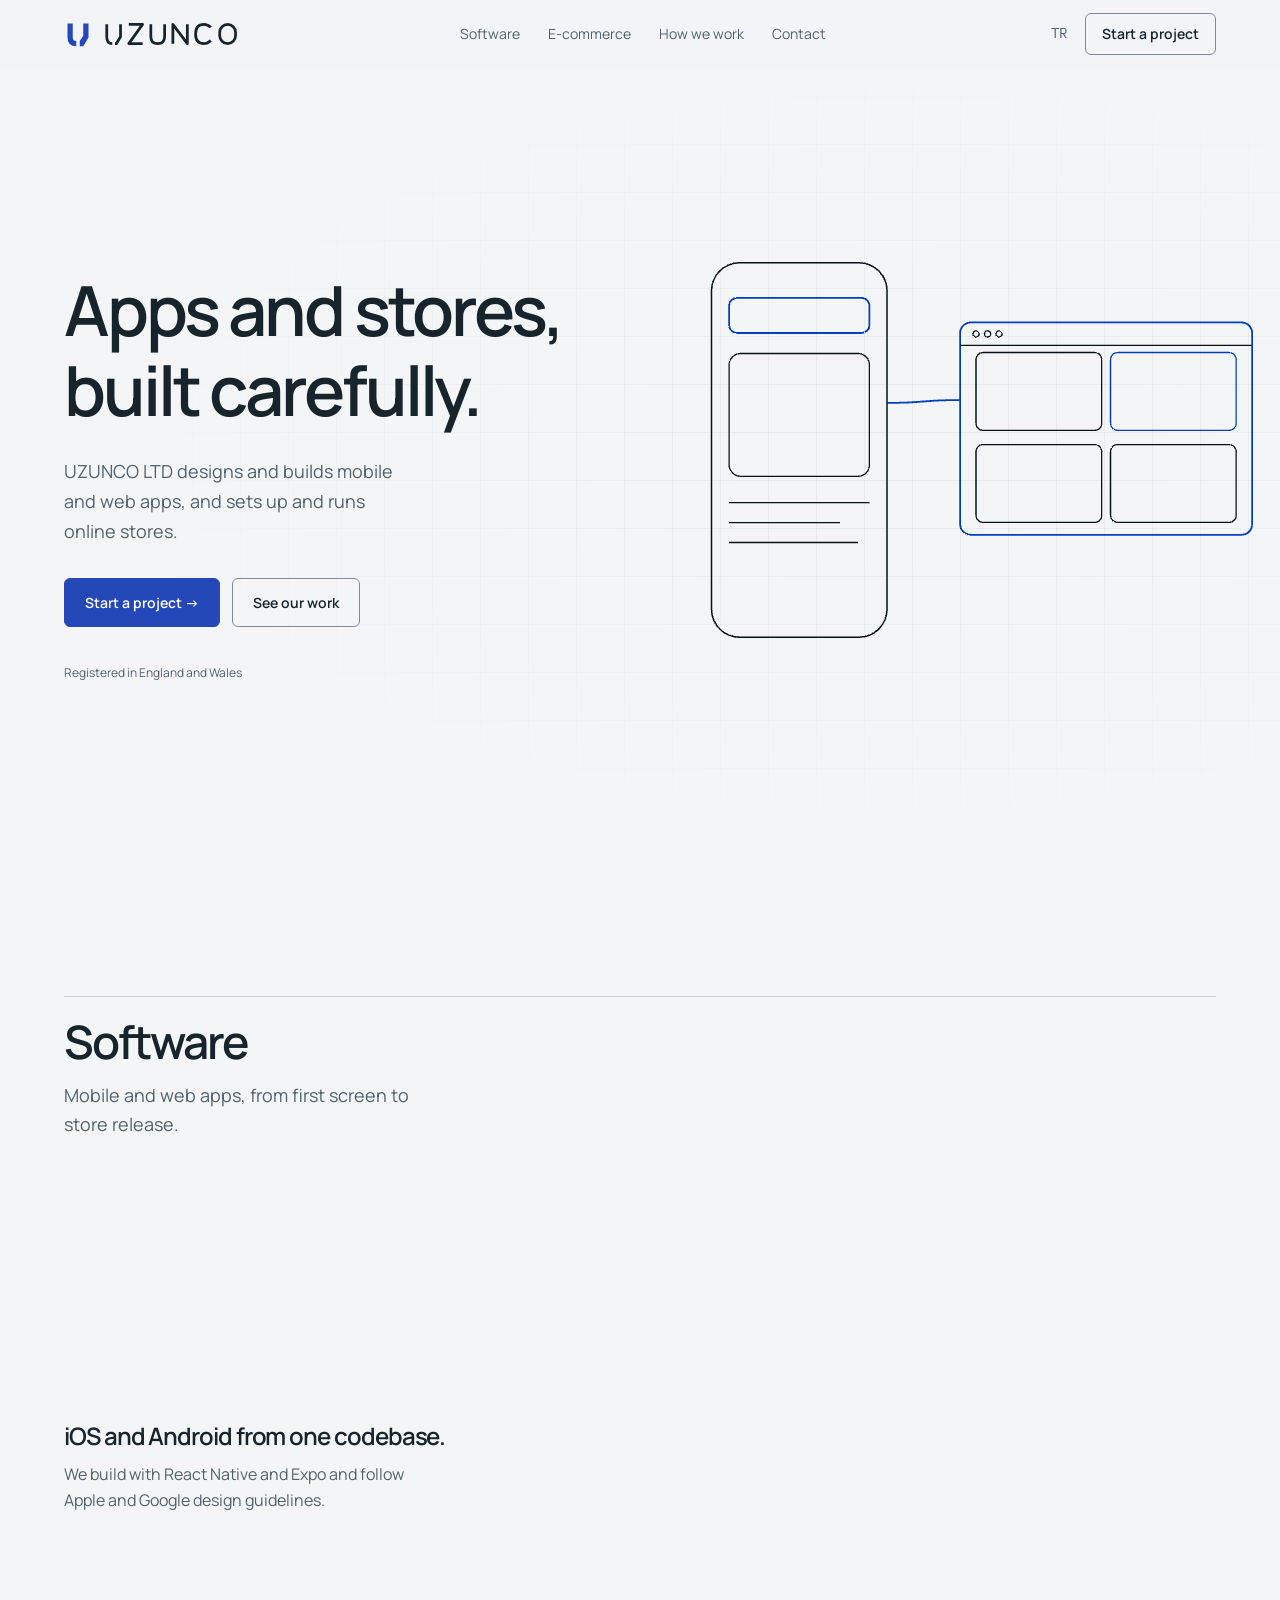
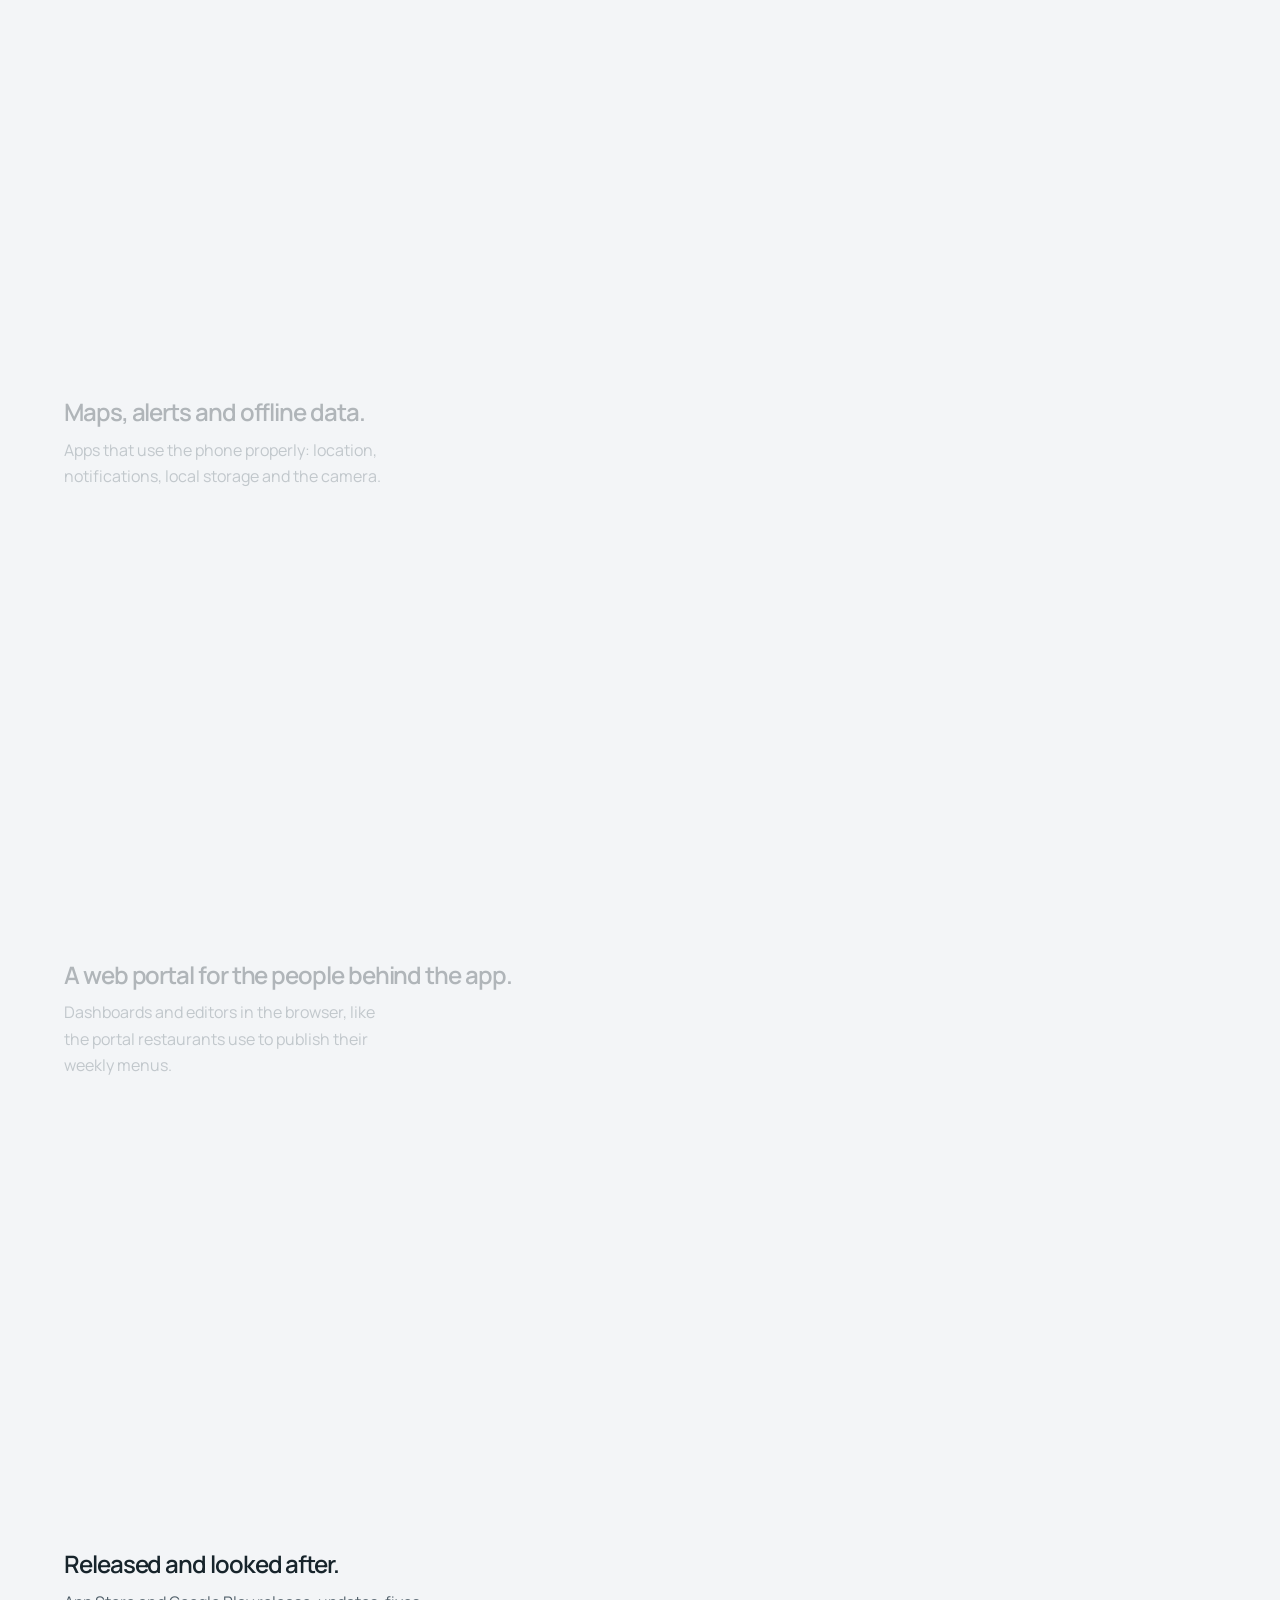
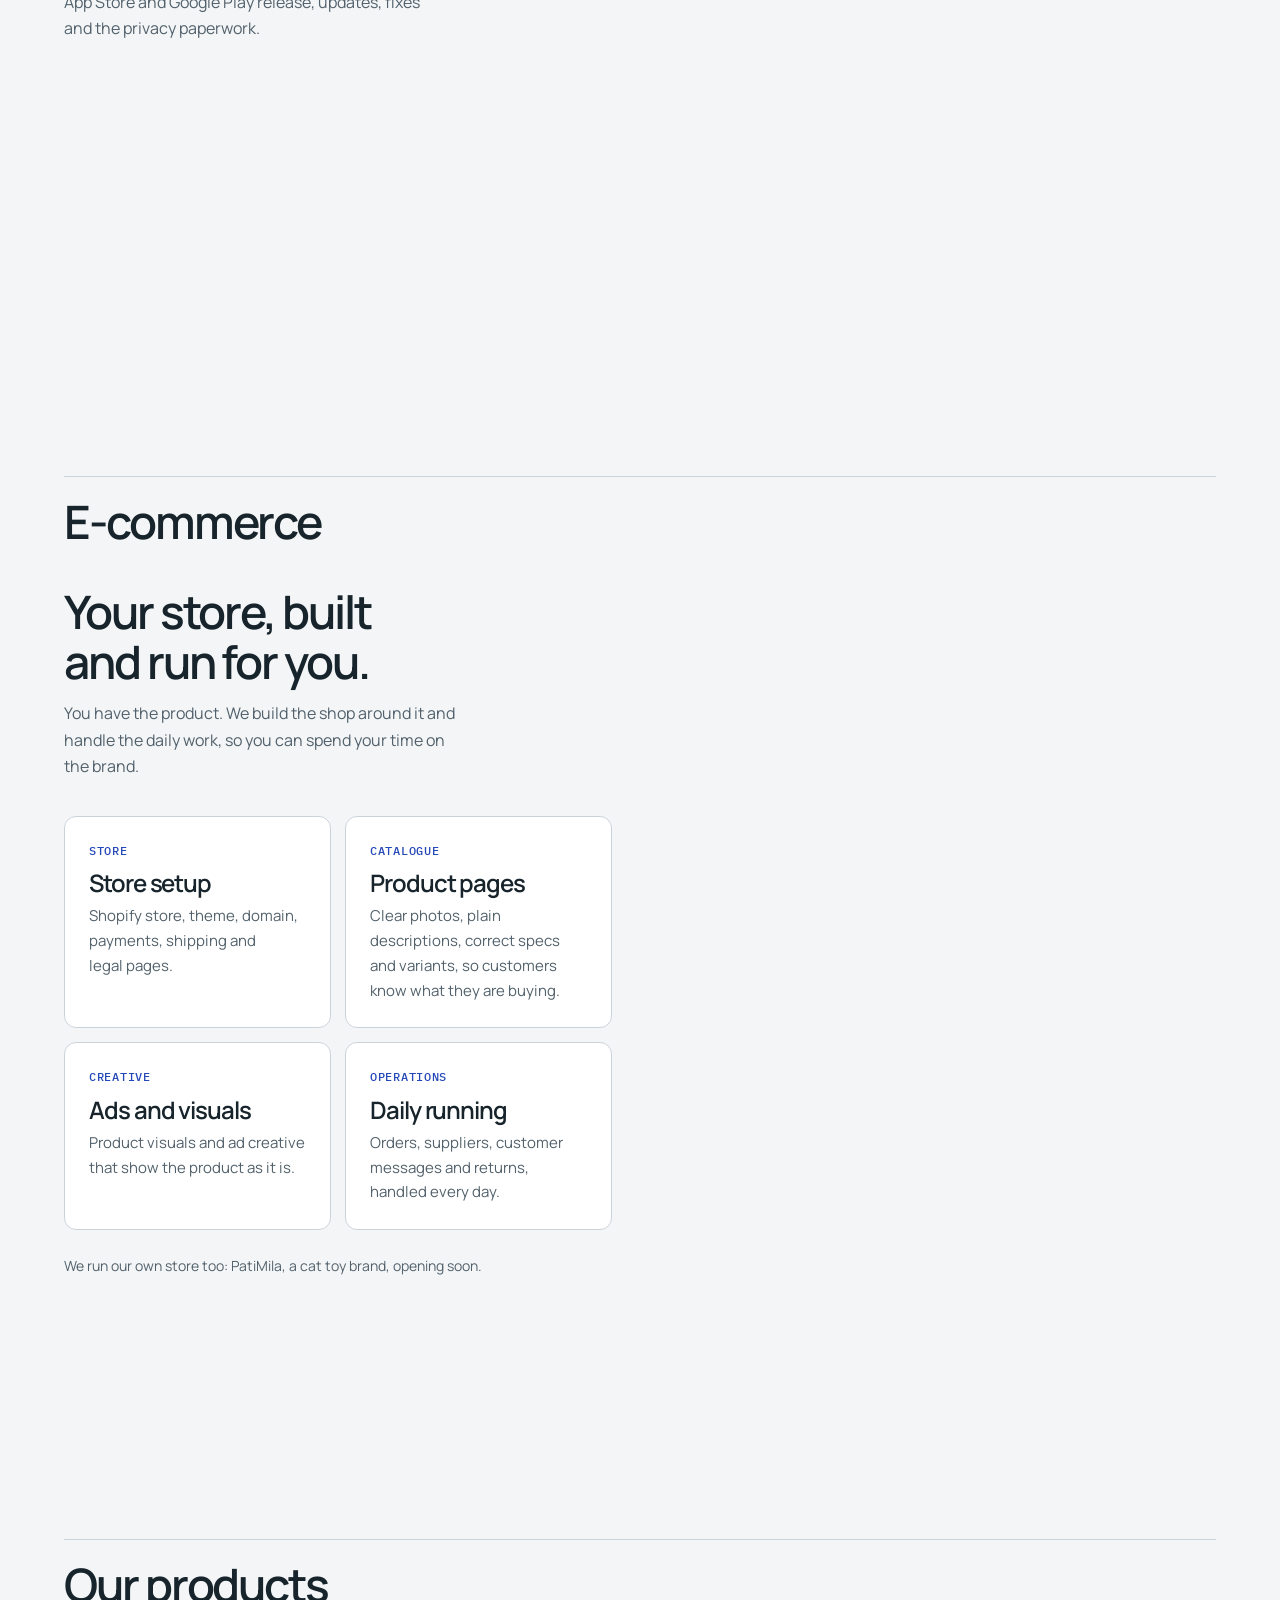
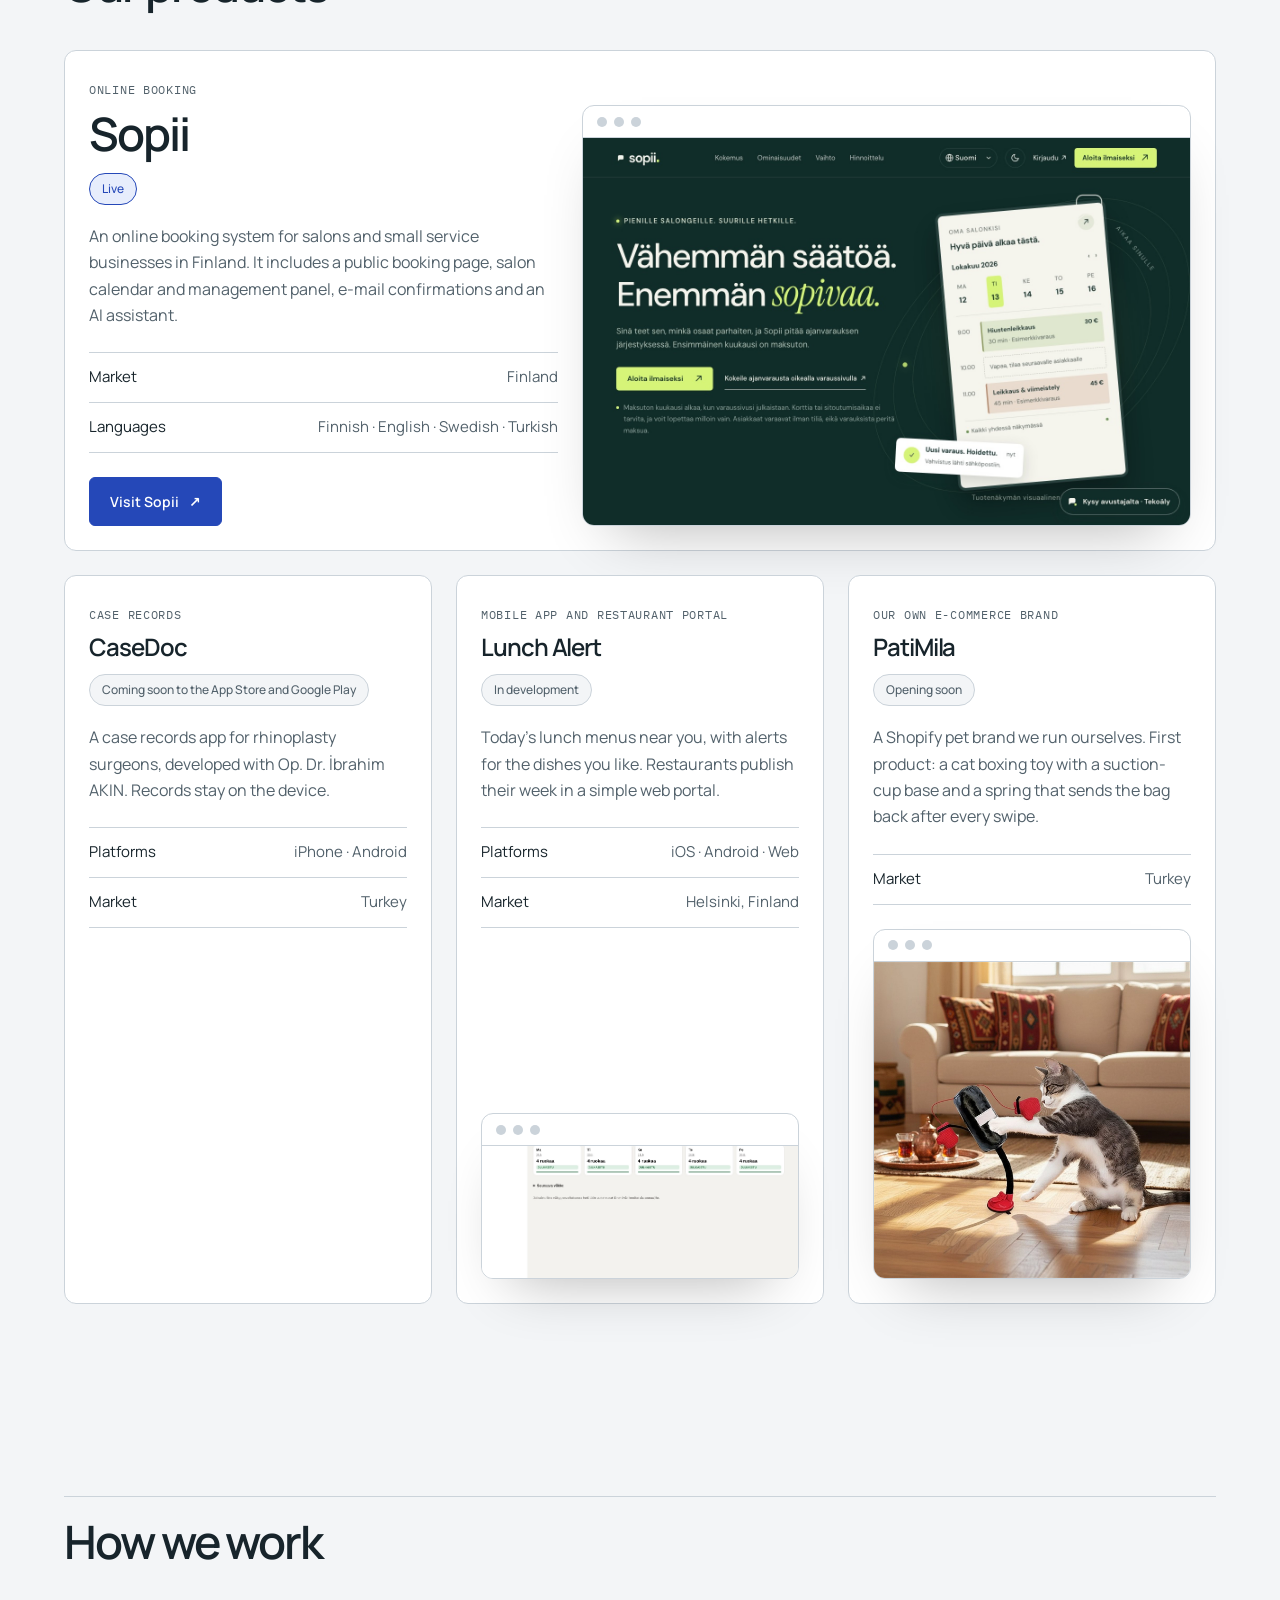
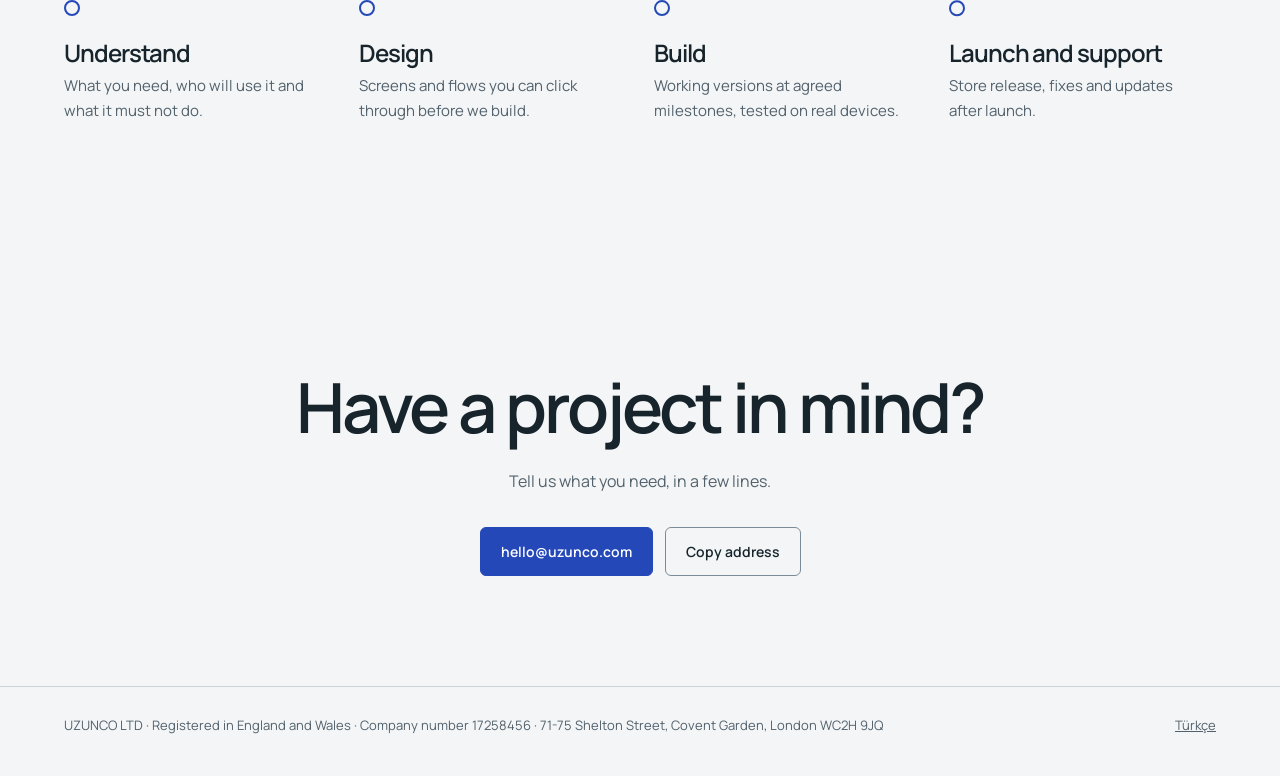
==== commit b6ec4546: "Deploy uzunco-web local" ====
--- a/index.html
+++ b/index.html
@@ -19,11 +19,11 @@
     <link rel="preconnect" href="https://fonts.googleapis.com" />
     <link rel="preconnect" href="https://fonts.gstatic.com" crossorigin />
     <link href="https://fonts.googleapis.com/css2?family=IBM+Plex+Mono:wght@400;500&amp;family=Manrope:wght@400;500;600;700&amp;display=swap" rel="stylesheet" />
-    <script type="module" crossorigin src="/assets/index-OeawJyFP.js"></script>
+    <script type="module" crossorigin src="/assets/index-CUUIoHRm.js"></script>
     <link rel="stylesheet" crossorigin href="/assets/index-BCoC1Hrg.css">
   </head>
   <body>
-    <div id="root"><link rel="preload" as="image" href="/img/today.jpg"/><a class="skip" href="#main">Skip to content</a><header class="nav"><div class="wrap nav-in"><a class="logo" href="/" aria-label="UZUNCO"><svg class="logo-mark" viewBox="0 0 64 64" width="28" height="28" aria-hidden="true" focusable="false"><path fill="currentColor" d="M8 8H20V40Q20 48 28 48V60Q8 60 8 40ZM44 8H56V40L44 60H36V48L44 36Z"></path></svg><svg class="logo-word" viewBox="0 0 392 80" width="135" height="28" aria-hidden="true" focusable="false"><path d="M8 12V48Q8 68 24 68M32 68H36L48 48V12" fill="none" stroke="currentColor" stroke-width="8" stroke-linejoin="miter"></path><g fill="none" stroke="currentColor" stroke-width="8" stroke-linejoin="round"><path d="M72 12H112L72 68H112M136 12V48Q136 68 156 68Q176 68 176 48V12M200 68V12L242 68V12M310 21C304 14 298 12 290 12C274 12 266 23 266 40S274 68 290 68C298 68 304 65 310 59"></path><rect x="336" y="12" width="46" height="56" rx="23"></rect></g></svg></a><nav aria-label="Menu"><ul class="nav-links"><li><a href="#software">Software</a></li><li><a href="#commerce">E-commerce</a></li><li><a href="#process">How we work</a></li><li><a href="#contact">Contact</a></li></ul></nav><div class="nav-right"><a class="lang" href="/tr/" hrefLang="tr" aria-label="Türkçe">TR</a><a class="btn small ghost" href="#contact">Start a project</a><details class="menu"><summary>Menu</summary><ul><li><a href="#software">Software</a></li><li><a href="#commerce">E-commerce</a></li><li><a href="#process">How we work</a></li><li><a href="#contact">Contact</a></li></ul></details></div></div></header><main id="main"><section class="hero-bleed" id="top" data-scene="hero"><div class="wrap scene hero"><div><h1><span class="ln"><span data-reveal="true" style="transform:translateY(105%)">Apps and stores,</span></span><span class="ln"><span data-reveal="true" class="serif" style="transform:translateY(105%)">built carefully.</span></span></h1><div data-reveal="true" style="opacity:0"><p class="lede">UZUNCO LTD designs and builds mobile and web apps, and sets up and runs online stores.</p><div class="ctas"><a class="btn" href="#contact">Start a project<!-- --> →</a><a class="btn ghost" href="#software">See our work</a></div><p class="where">Registered in England and Wales</p></div></div><div class="stage" aria-hidden="true"><svg class="blueprint fallback" viewBox="0 0 520 560"><rect class="s" x="40" y="60" width="200" height="420" rx="34"></rect><rect class="s t" x="58" y="92" width="164" height="38" rx="10"></rect><rect class="s" x="58" y="144" width="164" height="150" rx="14"></rect><line class="s" x1="58" y1="318" x2="222" y2="318"></line><line class="s" x1="58" y1="340" x2="190" y2="340"></line><line class="s" x1="58" y1="362" x2="206" y2="362"></line><rect class="s" x="276" y="150" width="216" height="270" rx="14"></rect><line class="s" x1="276" y1="180" x2="492" y2="180"></line><rect class="s w" x="292" y="196" width="86" height="92" rx="8"></rect><rect class="s" x="390" y="196" width="86" height="92" rx="8"></rect><rect class="s" x="292" y="304" width="86" height="92" rx="8"></rect><rect class="s" x="390" y="304" width="86" height="92" rx="8"></rect><path class="s t" d="M240 230 C 258 230, 258 260, 276 260"></path></svg></div></div></section><section id="software" class="software" data-scene="software"><div class="wrap"><div class="section-head" data-reveal="true" style="opacity:0;transform:translateY(24px)"><h2>Software</h2><p>Mobile and web apps, from first screen to store release.</p></div><div class="scene"><div class="steps"><div class="step on" data-i="0"><h3>iOS and Android from one codebase.</h3><p>We build with React Native and Expo and follow Apple and Google design guidelines.</p></div><div class="step" data-i="1"><h3>Maps, alerts and offline data.</h3><p>Apps that use the phone properly: location, notifications, local storage and the camera.</p></div><div class="step" data-i="2"><h3>A web portal for the people behind the app.</h3><p>Dashboards and editors in the browser, like the portal restaurants use to publish their weekly menus.</p></div><div class="step" data-i="3"><h3>Released and looked after.</h3><p>App Store and Google Play release, updates, fixes and the privacy paperwork.</p></div></div><div class="stage"><div class="stage-col fallback"><div class="phone"><div class="screen"><img src="/img/today.jpg" alt="Lunch Alert, today&#x27;s lunches" class="on" width="540" height="1200" loading="eager" decoding="async"/><img src="/img/map.jpg" alt="Lunch Alert, map of nearby restaurants" class="" width="540" height="1200" loading="lazy" decoding="async"/><img src="/img/detail.jpg" alt="Lunch Alert, restaurant menu" class="" width="540" height="1200" loading="lazy" decoding="async"/><img src="/img/alerts.jpg" alt="Lunch Alert, dish alerts" class="" width="540" height="1200" loading="lazy" decoding="async"/></div></div><p class="caption">Lunch Alert, our own app in development. Sample data.</p></div></div></div></div></section><section id="commerce" class="commerce" data-scene="commerce"><div class="wrap"><div class="section-head" data-reveal="true" style="opacity:0;transform:translateY(24px)"><h2>E-commerce</h2></div><div class="scene"><div><div data-reveal="true" style="opacity:0;transform:translateY(24px)"><h3 class="big">Your store, built and run for you.</h3><p class="intro">You have the product. We build the shop around it and handle the daily work, so you can spend your time on the brand.</p></div><div class="cards"><article class="card" data-reveal="true" style="opacity:0;transform:translateY(24px)"><span class="k">Store</span><h4>Store setup</h4><p>Shopify store, theme, domain, payments, shipping and legal pages.</p></article><article class="card" data-reveal="true" style="opacity:0;transform:translateY(24px)"><span class="k">Catalogue</span><h4>Product pages</h4><p>Clear photos, plain descriptions, correct specs and variants, so customers know what they are buying.</p></article><article class="card" data-reveal="true" style="opacity:0;transform:translateY(24px)"><span class="k">Creative</span><h4>Ads and visuals</h4><p>Product visuals and ad creative that show the product as it is.</p></article><article class="card" data-reveal="true" style="opacity:0;transform:translateY(24px)"><span class="k">Operations</span><h4>Daily running</h4><p>Orders, suppliers, customer messages and returns, handled every day.</p></article></div><p class="own">We run our own store too: PatiMila, a cat toy brand, opening soon.</p></div><div class="stage" aria-hidden="true"><svg class="blueprint fallback" viewBox="0 0 420 320"><rect class="s w" x="10" y="10" width="400" height="300" rx="14"></rect><line class="s" x1="10" y1="44" x2="410" y2="44"></line><rect class="s" x="30" y="62" width="170" height="104" rx="8"></rect><rect class="s w" x="220" y="62" width="170" height="104" rx="8"></rect><rect class="s" x="30" y="184" width="170" height="104" rx="8"></rect><rect class="s" x="220" y="184" width="170" height="104" rx="8"></rect></svg></div></div></div></section><section class="wrap" data-scene="product" id="work"><div class="section-head" data-reveal="true" style="opacity:0;transform:translateY(24px)"><h2>Our products</h2></div><div class="cards products"><article class="card product-card product-featured" data-reveal="true" style="opacity:0;transform:translateY(24px)"><div class="product-copy"><span class="label">Online booking</span><h3>Sopii</h3><span class="product-status product-status-live">Live</span><p class="desc">An online booking system for salons and small service businesses in Finland. It includes a public booking page, salon calendar and management panel, e-mail confirmations and an AI assistant.</p><ul class="facts"><li>Market<!-- --> <span>Finland</span></li><li>Languages<!-- --> <span>Finnish · English · Swedish · Turkish</span></li></ul><a class="btn" href="https://sopii.fi" target="_blank" rel="noopener">Visit Sopii<!-- --> <span aria-hidden="true">↗</span></a></div><div class="browser"><div class="bar" aria-hidden="true"><i></i><i></i><i></i></div><img src="/img/sopii.jpg" alt="Sopii home page" width="1350" height="860" loading="lazy" decoding="async"/></div></article><article class="card product-card" data-reveal="true" style="opacity:0;transform:translateY(24px)"><div class="product-copy"><span class="label">Clinical notebook</span><h3>CaseDoc</h3><span class="product-status">Coming soon to the App Store and Google Play</span><p class="desc">A clinical notebook for rhinoplasty surgeons, developed with Op. Dr. İbrahim AKIN. Records stay on the device.</p><ul class="facts"><li>Platforms<!-- --> <span>iPhone · Android</span></li><li>Market<!-- --> <span>Turkey</span></li></ul></div></article><article class="card product-card" data-reveal="true" style="opacity:0;transform:translateY(24px)"><div class="product-copy"><span class="label">Mobile app and restaurant portal</span><h3>Lunch Alert</h3><span class="product-status">In development</span><p class="desc">Today&#x27;s lunch menus near you, with alerts for the dishes you like. Restaurants publish their week in a simple web portal.</p><ul class="facts"><li>Platforms<!-- --> <span>iOS · Android · Web</span></li><li>Market<!-- --> <span>Helsinki, Finland</span></li></ul></div><div class="browser"><div class="bar" aria-hidden="true"><i></i><i></i><i></i></div><img src="/img/portal.jpg" alt="Lunch Alert restaurant portal, weekly menu overview" width="1350" height="560" loading="lazy" decoding="async"/></div></article><article class="card product-card" data-reveal="true" style="opacity:0;transform:translateY(24px)"><div class="product-copy"><span class="label">Our own e-commerce brand</span><h3>PatiMila</h3><span class="product-status">Opening soon</span><p class="desc">A Shopify pet brand we run ourselves. First product: a cat boxing toy with a suction-cup base and a spring that sends the bag back after every swipe.</p><ul class="facts"><li>Market<!-- --> <span>Turkey</span></li></ul></div><div class="browser"><div class="bar" aria-hidden="true"><i></i><i></i><i></i></div><img src="/img/patimila.jpg" alt="A tabby cat hitting the PatiMila boxing toy" width="1200" height="1200" loading="lazy" decoding="async"/></div></article></div></section><section id="process" class="wrap"><div class="section-head" data-reveal="true" style="opacity:0;transform:translateY(24px)"><h2>How we work</h2></div><div class="process-wrap"><div class="rail" aria-hidden="true"><span style="transform:scaleX(0)"></span></div><ol class="process"><li data-reveal="true" style="opacity:0;transform:translateY(24px)"><h4>Understand</h4><p>What you need, who will use it and what it must not do.</p></li><li data-reveal="true" style="opacity:0;transform:translateY(24px)"><h4>Design</h4><p>Screens and flows you can click through before we build.</p></li><li data-reveal="true" style="opacity:0;transform:translateY(24px)"><h4>Build</h4><p>Working versions at agreed milestones, tested on real devices.</p></li><li data-reveal="true" style="opacity:0;transform:translateY(24px)"><h4>Launch and support</h4><p>Store release, fixes and updates after launch.</p></li></ol></div></section><section id="contact" class="wrap contact"><h2 data-reveal="true" style="opacity:0;transform:translateY(24px)">Have a project<!-- --> <span class="serif">in mind?</span></h2><p data-reveal="true" style="opacity:0;transform:translateY(24px)">Tell us what you need, in a few lines.</p><div class="row" data-reveal="true" style="opacity:0;transform:translateY(24px)"><a class="btn" href="mailto:hello@uzunco.com?subject=Project%20enquiry">hello@uzunco.com</a><button class="btn ghost" type="button" aria-live="polite">Copy address</button></div></section></main><footer><div class="wrap"><address>UZUNCO LTD<!-- --> · <!-- -->Registered in England and Wales<!-- --> · <!-- -->Company number<!-- --> <!-- -->17258456<!-- --> · <!-- -->71-75 Shelton Street, Covent Garden, London WC2H 9JQ</address><a href="/tr/" hrefLang="tr" lang="tr">Türkçe</a></div></footer></div>
+    <div id="root"><link rel="preload" as="image" href="/img/today.jpg"/><a class="skip" href="#main">Skip to content</a><header class="nav"><div class="wrap nav-in"><a class="logo" href="/" aria-label="UZUNCO"><svg class="logo-mark" viewBox="0 0 64 64" width="28" height="28" aria-hidden="true" focusable="false"><path fill="currentColor" d="M8 8H20V40Q20 48 28 48V60Q8 60 8 40ZM44 8H56V40L44 60H36V48L44 36Z"></path></svg><svg class="logo-word" viewBox="0 0 392 80" width="135" height="28" aria-hidden="true" focusable="false"><path d="M8 12V48Q8 68 24 68M32 68H36L48 48V12" fill="none" stroke="currentColor" stroke-width="8" stroke-linejoin="miter"></path><g fill="none" stroke="currentColor" stroke-width="8" stroke-linejoin="round"><path d="M72 12H112L72 68H112M136 12V48Q136 68 156 68Q176 68 176 48V12M200 68V12L242 68V12M310 21C304 14 298 12 290 12C274 12 266 23 266 40S274 68 290 68C298 68 304 65 310 59"></path><rect x="336" y="12" width="46" height="56" rx="23"></rect></g></svg></a><nav aria-label="Menu"><ul class="nav-links"><li><a href="#software">Software</a></li><li><a href="#commerce">E-commerce</a></li><li><a href="#process">How we work</a></li><li><a href="#contact">Contact</a></li></ul></nav><div class="nav-right"><a class="lang" href="/tr/" hrefLang="tr" aria-label="Türkçe">TR</a><a class="btn small ghost" href="#contact">Start a project</a><details class="menu"><summary>Menu</summary><ul><li><a href="#software">Software</a></li><li><a href="#commerce">E-commerce</a></li><li><a href="#process">How we work</a></li><li><a href="#contact">Contact</a></li></ul></details></div></div></header><main id="main"><section class="hero-bleed" id="top" data-scene="hero"><div class="wrap scene hero"><div><h1><span class="ln"><span data-reveal="true" style="transform:translateY(105%)">Apps and stores,</span></span><span class="ln"><span data-reveal="true" class="serif" style="transform:translateY(105%)">built carefully.</span></span></h1><div data-reveal="true" style="opacity:0"><p class="lede">UZUNCO LTD designs and builds mobile and web apps, and sets up and runs online stores.</p><div class="ctas"><a class="btn" href="#contact">Start a project<!-- --> →</a><a class="btn ghost" href="#software">See our work</a></div><p class="where">Registered in England and Wales</p></div></div><div class="stage" aria-hidden="true"><svg class="blueprint fallback" viewBox="0 0 520 560"><rect class="s" x="40" y="60" width="200" height="420" rx="34"></rect><rect class="s t" x="58" y="92" width="164" height="38" rx="10"></rect><rect class="s" x="58" y="144" width="164" height="150" rx="14"></rect><line class="s" x1="58" y1="318" x2="222" y2="318"></line><line class="s" x1="58" y1="340" x2="190" y2="340"></line><line class="s" x1="58" y1="362" x2="206" y2="362"></line><rect class="s" x="276" y="150" width="216" height="270" rx="14"></rect><line class="s" x1="276" y1="180" x2="492" y2="180"></line><rect class="s w" x="292" y="196" width="86" height="92" rx="8"></rect><rect class="s" x="390" y="196" width="86" height="92" rx="8"></rect><rect class="s" x="292" y="304" width="86" height="92" rx="8"></rect><rect class="s" x="390" y="304" width="86" height="92" rx="8"></rect><path class="s t" d="M240 230 C 258 230, 258 260, 276 260"></path></svg></div></div></section><section id="software" class="software" data-scene="software"><div class="wrap"><div class="section-head" data-reveal="true" style="opacity:0;transform:translateY(24px)"><h2>Software</h2><p>Mobile and web apps, from first screen to store release.</p></div><div class="scene"><div class="steps"><div class="step on" data-i="0"><h3>iOS and Android from one codebase.</h3><p>We build with React Native and Expo and follow Apple and Google design guidelines.</p></div><div class="step" data-i="1"><h3>Maps, alerts and offline data.</h3><p>Apps that use the phone properly: location, notifications, local storage and the camera.</p></div><div class="step" data-i="2"><h3>A web portal for the people behind the app.</h3><p>Dashboards and editors in the browser, like the portal restaurants use to publish their weekly menus.</p></div><div class="step" data-i="3"><h3>Released and looked after.</h3><p>App Store and Google Play release, updates, fixes and the privacy paperwork.</p></div></div><div class="stage"><div class="stage-col fallback"><div class="phone"><div class="screen"><img src="/img/today.jpg" alt="Lunch Alert, today&#x27;s lunches" class="on" width="540" height="1200" loading="eager" decoding="async"/><img src="/img/map.jpg" alt="Lunch Alert, map of nearby restaurants" class="" width="540" height="1200" loading="lazy" decoding="async"/><img src="/img/detail.jpg" alt="Lunch Alert, restaurant menu" class="" width="540" height="1200" loading="lazy" decoding="async"/><img src="/img/alerts.jpg" alt="Lunch Alert, dish alerts" class="" width="540" height="1200" loading="lazy" decoding="async"/></div></div><p class="caption">Lunch Alert, our own app in development. Sample data.</p></div></div></div></div></section><section id="commerce" class="commerce" data-scene="commerce"><div class="wrap"><div class="section-head" data-reveal="true" style="opacity:0;transform:translateY(24px)"><h2>E-commerce</h2></div><div class="scene"><div><div data-reveal="true" style="opacity:0;transform:translateY(24px)"><h3 class="big">Your store, built and run for you.</h3><p class="intro">You have the product. We build the shop around it and handle the daily work, so you can spend your time on the brand.</p></div><div class="cards"><article class="card" data-reveal="true" style="opacity:0;transform:translateY(24px)"><span class="k">Store</span><h4>Store setup</h4><p>Shopify store, theme, domain, payments, shipping and legal pages.</p></article><article class="card" data-reveal="true" style="opacity:0;transform:translateY(24px)"><span class="k">Catalogue</span><h4>Product pages</h4><p>Clear photos, plain descriptions, correct specs and variants, so customers know what they are buying.</p></article><article class="card" data-reveal="true" style="opacity:0;transform:translateY(24px)"><span class="k">Creative</span><h4>Ads and visuals</h4><p>Product visuals and ad creative that show the product as it is.</p></article><article class="card" data-reveal="true" style="opacity:0;transform:translateY(24px)"><span class="k">Operations</span><h4>Daily running</h4><p>Orders, suppliers, customer messages and returns, handled every day.</p></article></div><p class="own">We run our own store too: PatiMila, a cat toy brand, opening soon.</p></div><div class="stage" aria-hidden="true"><svg class="blueprint fallback" viewBox="0 0 420 320"><rect class="s w" x="10" y="10" width="400" height="300" rx="14"></rect><line class="s" x1="10" y1="44" x2="410" y2="44"></line><rect class="s" x="30" y="62" width="170" height="104" rx="8"></rect><rect class="s w" x="220" y="62" width="170" height="104" rx="8"></rect><rect class="s" x="30" y="184" width="170" height="104" rx="8"></rect><rect class="s" x="220" y="184" width="170" height="104" rx="8"></rect></svg></div></div></div></section><section class="wrap" data-scene="product" id="work"><div class="section-head" data-reveal="true" style="opacity:0;transform:translateY(24px)"><h2>Our products</h2></div><div class="cards products"><article class="card product-card product-featured" data-reveal="true" style="opacity:0;transform:translateY(24px)"><div class="product-copy"><span class="label">Online booking</span><h3>Sopii</h3><span class="product-status product-status-live">Live</span><p class="desc">An online booking system for salons and small service businesses in Finland. It includes a public booking page, salon calendar and management panel, e-mail confirmations and an AI assistant.</p><ul class="facts"><li>Market<!-- --> <span>Finland</span></li><li>Languages<!-- --> <span>Finnish · English · Swedish · Turkish</span></li></ul><a class="btn" href="https://sopii.fi" target="_blank" rel="noopener">Visit Sopii<!-- --> <span aria-hidden="true">↗</span></a></div><div class="browser"><div class="bar" aria-hidden="true"><i></i><i></i><i></i></div><img src="/img/sopii.jpg" alt="Sopii home page" width="1350" height="860" loading="lazy" decoding="async"/></div></article><article class="card product-card" data-reveal="true" style="opacity:0;transform:translateY(24px)"><div class="product-copy"><span class="label">Case records</span><h3>CaseDoc</h3><span class="product-status">Coming soon to the App Store and Google Play</span><p class="desc">A case records app for rhinoplasty surgeons, developed with Op. Dr. İbrahim AKIN. Records stay on the device.</p><ul class="facts"><li>Platforms<!-- --> <span>iPhone · Android</span></li><li>Market<!-- --> <span>Turkey</span></li></ul></div></article><article class="card product-card" data-reveal="true" style="opacity:0;transform:translateY(24px)"><div class="product-copy"><span class="label">Mobile app and restaurant portal</span><h3>Lunch Alert</h3><span class="product-status">In development</span><p class="desc">Today&#x27;s lunch menus near you, with alerts for the dishes you like. Restaurants publish their week in a simple web portal.</p><ul class="facts"><li>Platforms<!-- --> <span>iOS · Android · Web</span></li><li>Market<!-- --> <span>Helsinki, Finland</span></li></ul></div><div class="browser"><div class="bar" aria-hidden="true"><i></i><i></i><i></i></div><img src="/img/portal.jpg" alt="Lunch Alert restaurant portal, weekly menu overview" width="1350" height="560" loading="lazy" decoding="async"/></div></article><article class="card product-card" data-reveal="true" style="opacity:0;transform:translateY(24px)"><div class="product-copy"><span class="label">Our own e-commerce brand</span><h3>PatiMila</h3><span class="product-status">Opening soon</span><p class="desc">A Shopify pet brand we run ourselves. First product: a cat boxing toy with a suction-cup base and a spring that sends the bag back after every swipe.</p><ul class="facts"><li>Market<!-- --> <span>Turkey</span></li></ul></div><div class="browser"><div class="bar" aria-hidden="true"><i></i><i></i><i></i></div><img src="/img/patimila.jpg" alt="A tabby cat hitting the PatiMila boxing toy" width="1200" height="1200" loading="lazy" decoding="async"/></div></article></div></section><section id="process" class="wrap"><div class="section-head" data-reveal="true" style="opacity:0;transform:translateY(24px)"><h2>How we work</h2></div><div class="process-wrap"><div class="rail" aria-hidden="true"><span style="transform:scaleX(0)"></span></div><ol class="process"><li data-reveal="true" style="opacity:0;transform:translateY(24px)"><h4>Understand</h4><p>What you need, who will use it and what it must not do.</p></li><li data-reveal="true" style="opacity:0;transform:translateY(24px)"><h4>Design</h4><p>Screens and flows you can click through before we build.</p></li><li data-reveal="true" style="opacity:0;transform:translateY(24px)"><h4>Build</h4><p>Working versions at agreed milestones, tested on real devices.</p></li><li data-reveal="true" style="opacity:0;transform:translateY(24px)"><h4>Launch and support</h4><p>Store release, fixes and updates after launch.</p></li></ol></div></section><section id="contact" class="wrap contact"><h2 data-reveal="true" style="opacity:0;transform:translateY(24px)">Have a project<!-- --> <span class="serif">in mind?</span></h2><p data-reveal="true" style="opacity:0;transform:translateY(24px)">Tell us what you need, in a few lines.</p><div class="row" data-reveal="true" style="opacity:0;transform:translateY(24px)"><a class="btn" href="mailto:hello@uzunco.com?subject=Project%20enquiry">hello@uzunco.com</a><button class="btn ghost" type="button" aria-live="polite">Copy address</button></div></section></main><footer><div class="wrap"><address>UZUNCO LTD<!-- --> · <!-- -->Registered in England and Wales<!-- --> · <!-- -->Company number<!-- --> <!-- -->17258456<!-- --> · <!-- -->71-75 Shelton Street, Covent Garden, London WC2H 9JQ</address><a href="/tr/" hrefLang="tr" lang="tr">Türkçe</a></div></footer></div>
     <noscript><style>[data-reveal]{opacity:1!important;transform:none!important}</style></noscript>
   </body>
 </html>
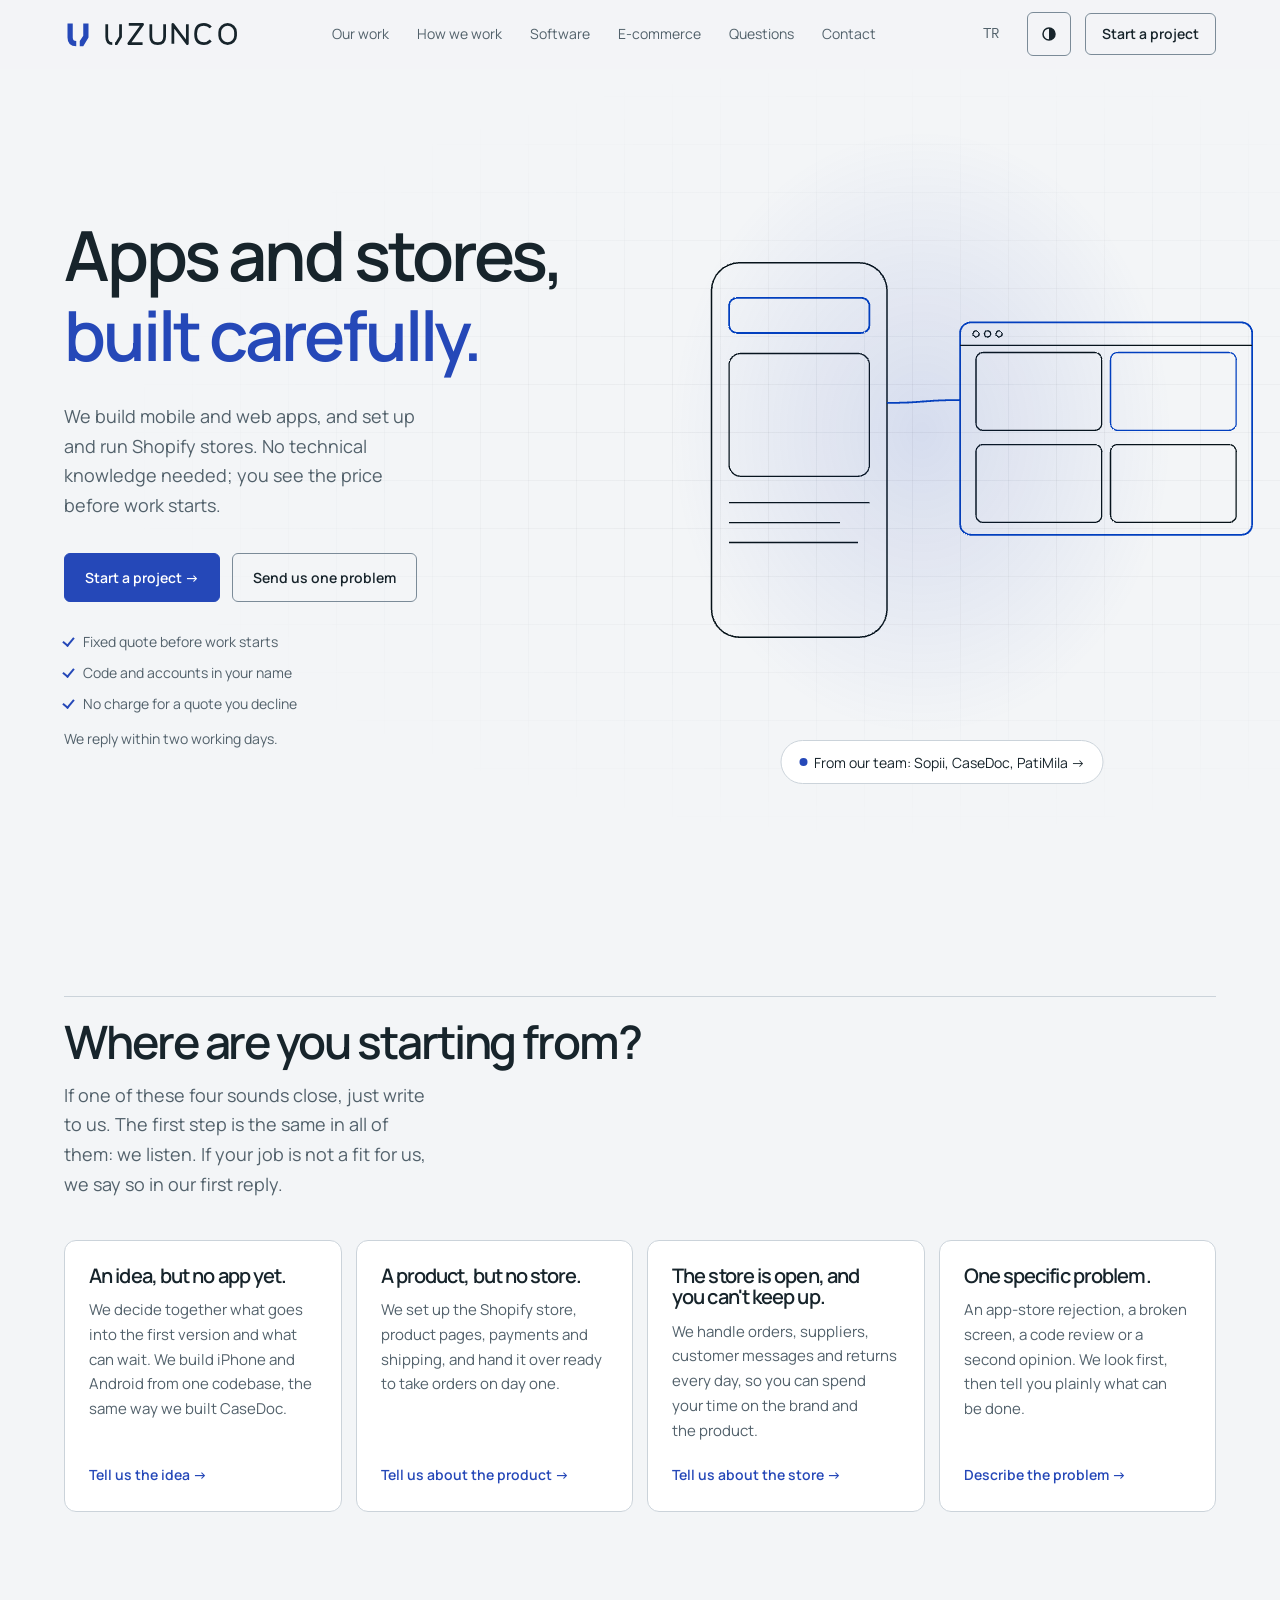
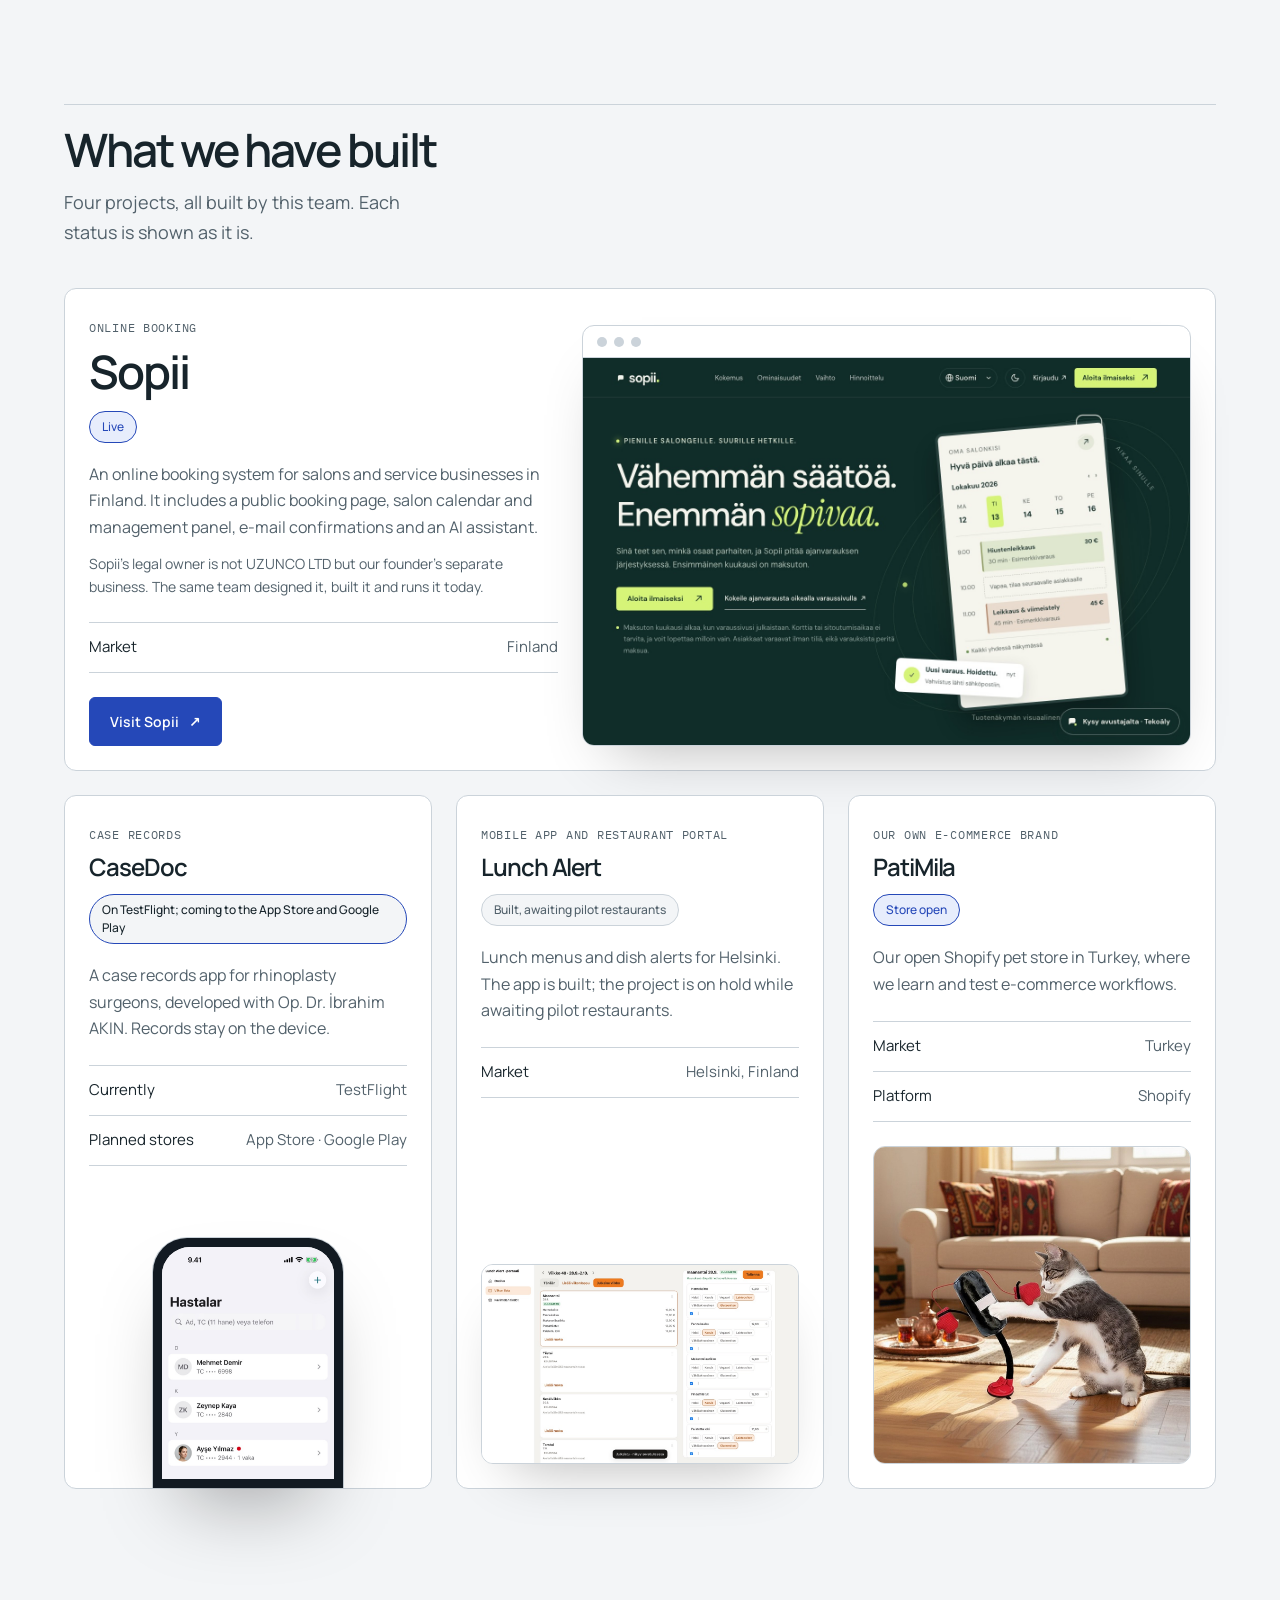
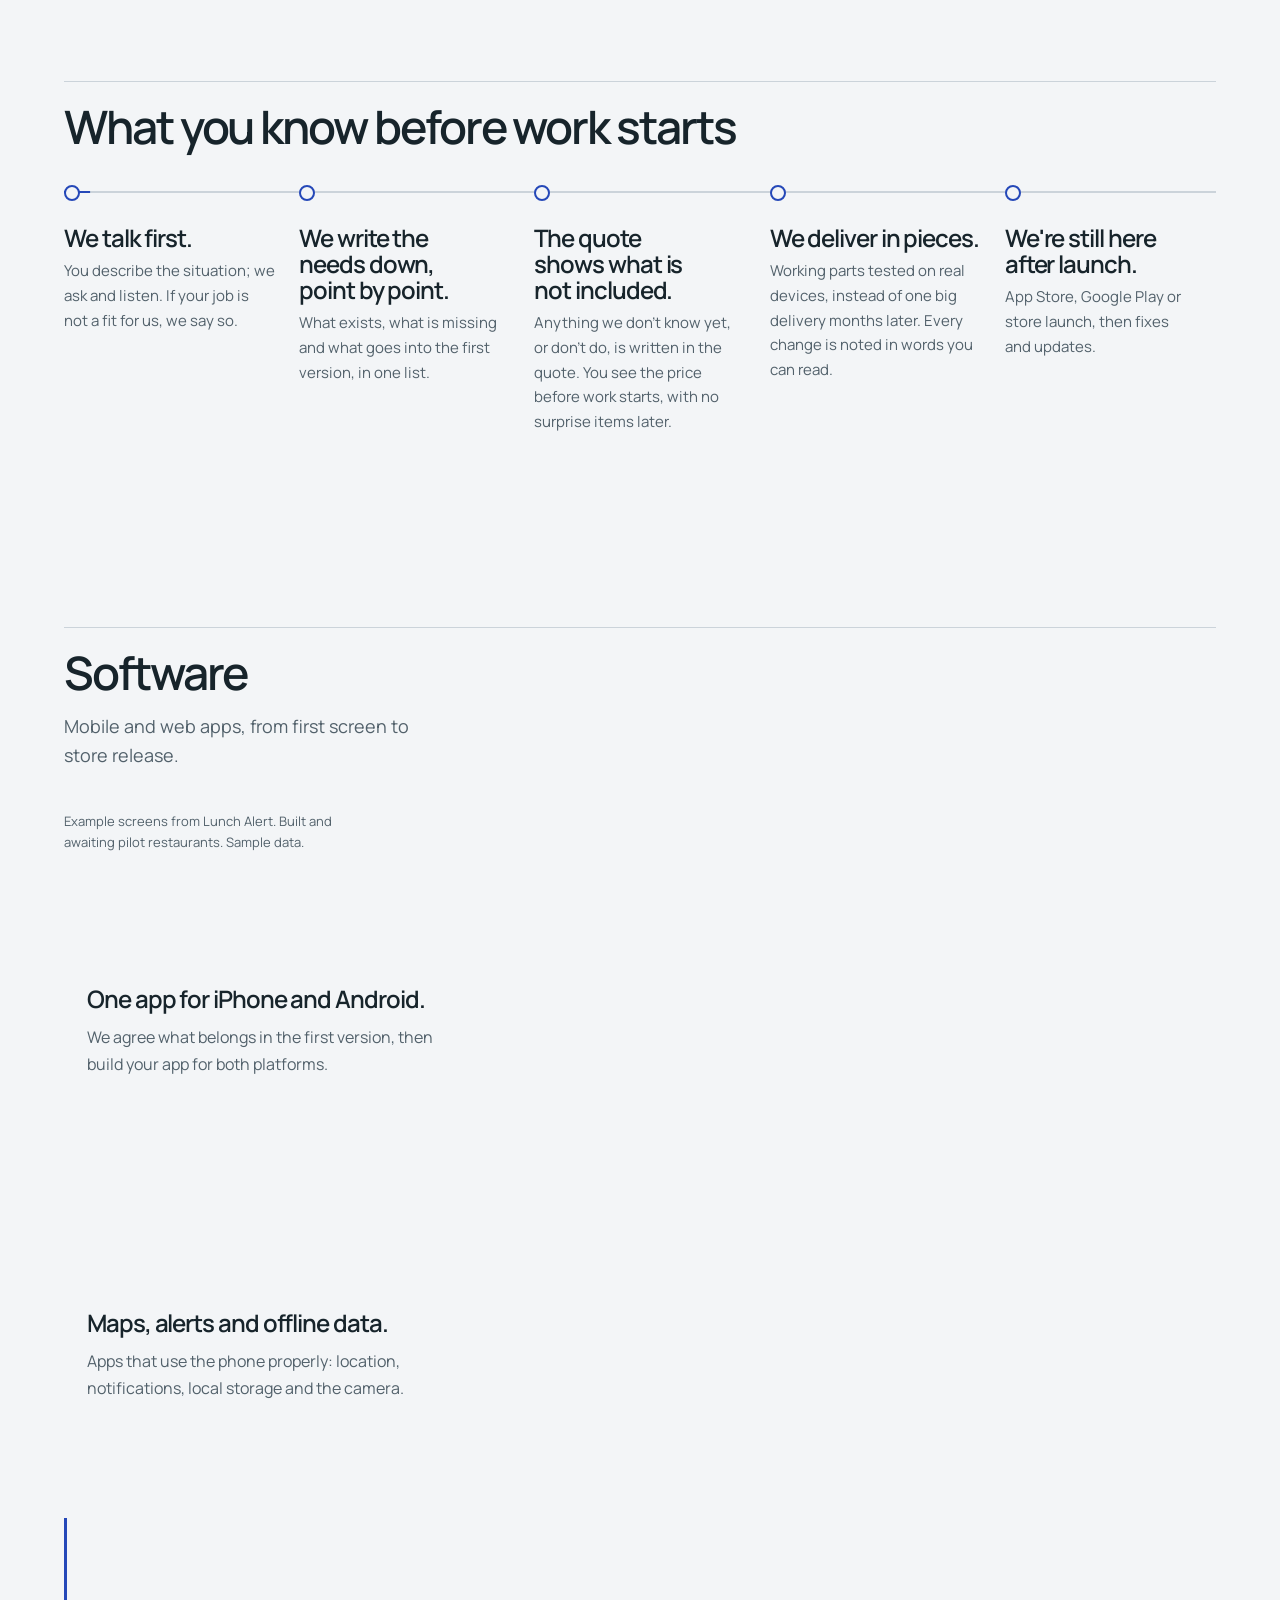
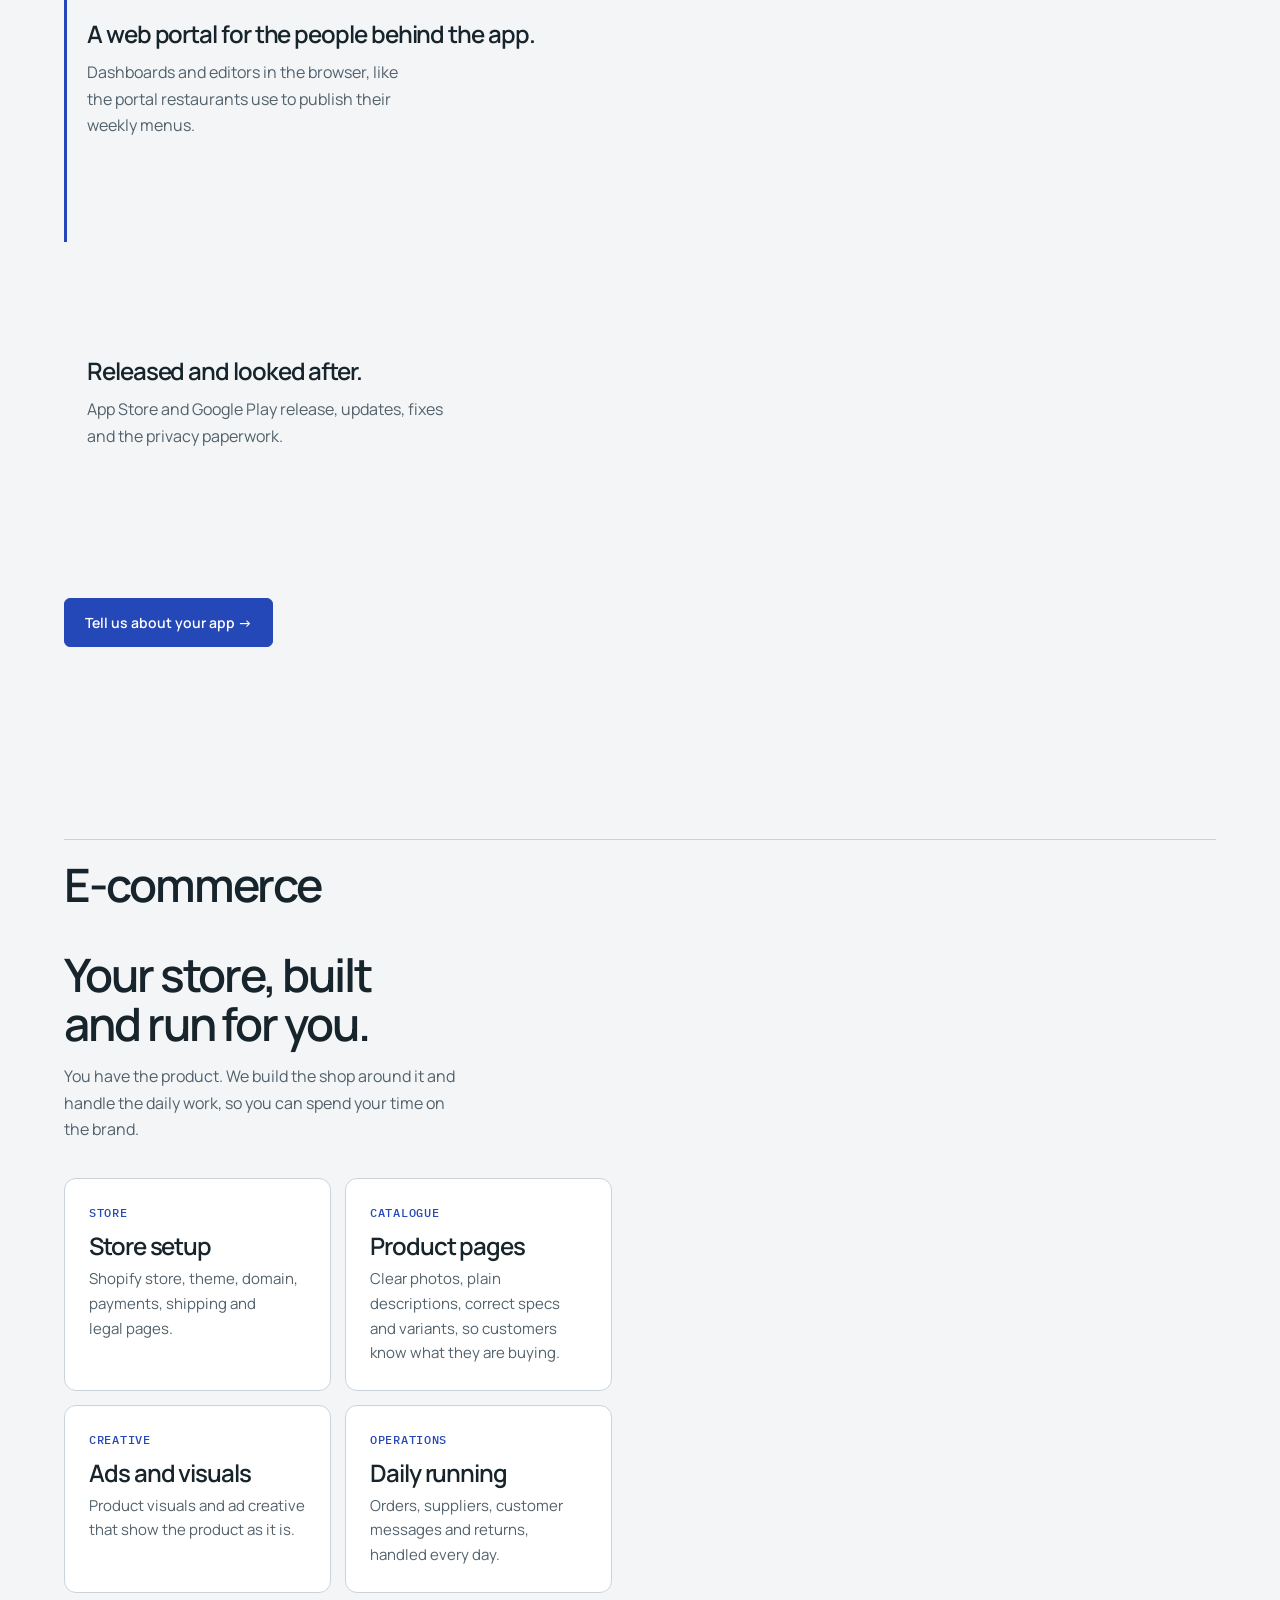
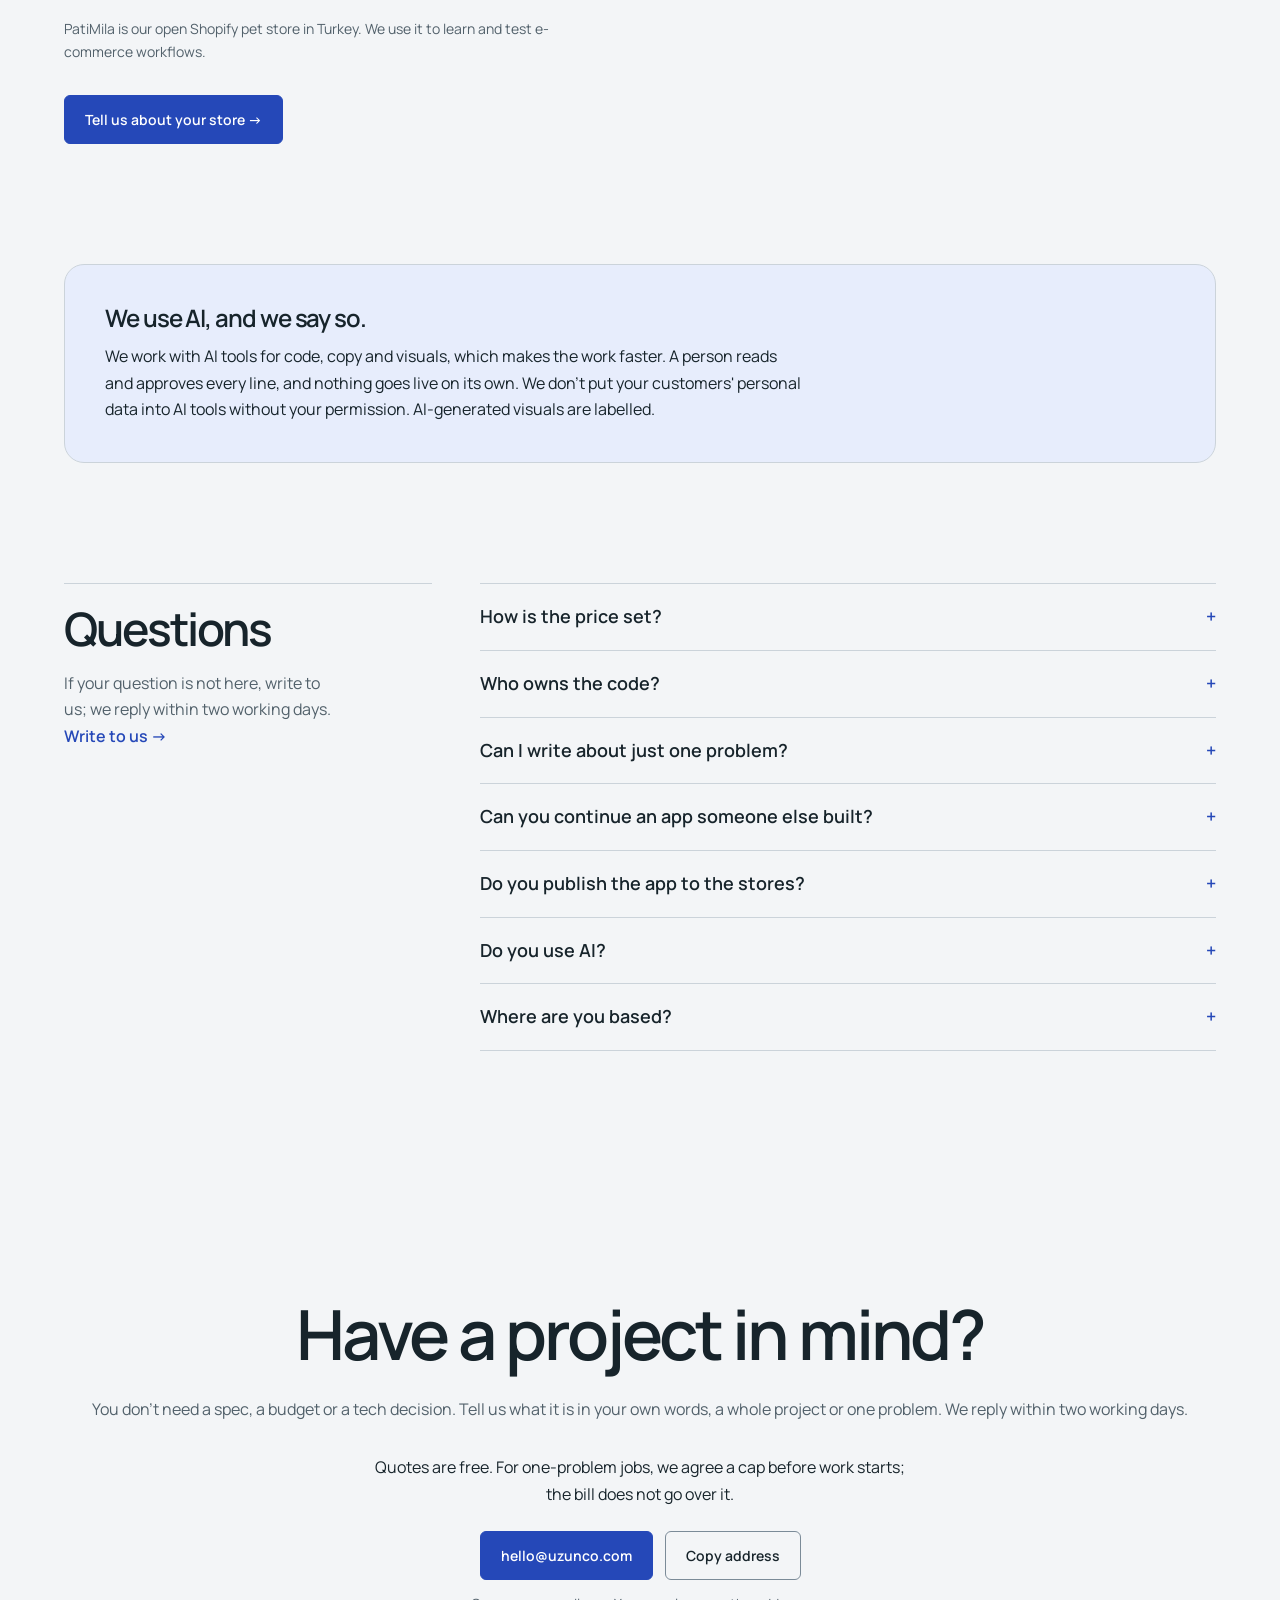
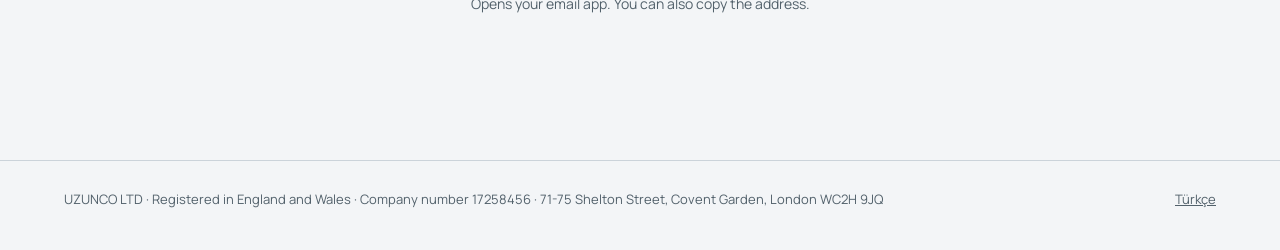
==== commit 0e759a8f: "Deploy uzunco-web 5708085" ====
--- a/index.html
+++ b/index.html
@@ -3,27 +3,32 @@
   <head>
     <meta charset="utf-8" />
     <meta name="viewport" content="width=device-width, initial-scale=1" />
-    <title>UZUNCO · Apps and online stores</title>
-    <meta name="description" content="UZUNCO LTD designs and builds mobile and web apps, and sets up and runs online stores.">
+    <title>Mobile and web apps, Shopify stores · UZUNCO</title>
+    <meta name="description" content="We build mobile and web apps and set up and run Shopify stores. Tell us about your project or one problem. We reply within two working days.">
     <link rel="canonical" href="https://uzunco.com/">
     <link rel="alternate" hreflang="en" href="https://uzunco.com/">
     <link rel="alternate" hreflang="tr" href="https://uzunco.com/tr/">
     <link rel="alternate" hreflang="x-default" href="https://uzunco.com/">
-    <meta property="og:title" content="UZUNCO · Apps and online stores">
-    <meta property="og:description" content="UZUNCO LTD designs and builds mobile and web apps, and sets up and runs online stores.">
+    <meta property="og:title" content="Mobile and web apps, Shopify stores · UZUNCO">
+    <meta property="og:description" content="We build mobile and web apps and set up and run Shopify stores. Tell us about your project or one problem. We reply within two working days.">
     <meta property="og:url" content="https://uzunco.com/">
     <meta property="og:type" content="website">
-    <meta name="theme-color" content="#ECEFED" media="(prefers-color-scheme: light)">
-    <meta name="theme-color" content="#0F1312" media="(prefers-color-scheme: dark)">
+    <meta property="og:image" content="https://uzunco.com/og-en.png">
+    <meta property="og:image:width" content="1200">
+    <meta property="og:image:height" content="630">
+    <meta name="twitter:card" content="summary_large_image">
+    <meta name="theme-color" content="#F3F5F7" media="(prefers-color-scheme: light)">
+    <meta name="theme-color" content="#121A22" media="(prefers-color-scheme: dark)">
+    <script>try{var t=localStorage.getItem('theme');if(t==='light'||t==='dark')document.documentElement.dataset.theme=t}catch(e){}</script>
     <link rel="icon" href="/favicon.svg" type="image/svg+xml" />
     <link rel="preconnect" href="https://fonts.googleapis.com" />
     <link rel="preconnect" href="https://fonts.gstatic.com" crossorigin />
     <link href="https://fonts.googleapis.com/css2?family=IBM+Plex+Mono:wght@400;500&amp;family=Manrope:wght@400;500;600;700&amp;display=swap" rel="stylesheet" />
-    <script type="module" crossorigin src="/assets/index-CUUIoHRm.js"></script>
-    <link rel="stylesheet" crossorigin href="/assets/index-BCoC1Hrg.css">
+    <script type="module" crossorigin src="/assets/index-Brle6lxh.js"></script>
+    <link rel="stylesheet" crossorigin href="/assets/index-Bsiokxz2.css">
   </head>
   <body>
-    <div id="root"><link rel="preload" as="image" href="/img/today.jpg"/><a class="skip" href="#main">Skip to content</a><header class="nav"><div class="wrap nav-in"><a class="logo" href="/" aria-label="UZUNCO"><svg class="logo-mark" viewBox="0 0 64 64" width="28" height="28" aria-hidden="true" focusable="false"><path fill="currentColor" d="M8 8H20V40Q20 48 28 48V60Q8 60 8 40ZM44 8H56V40L44 60H36V48L44 36Z"></path></svg><svg class="logo-word" viewBox="0 0 392 80" width="135" height="28" aria-hidden="true" focusable="false"><path d="M8 12V48Q8 68 24 68M32 68H36L48 48V12" fill="none" stroke="currentColor" stroke-width="8" stroke-linejoin="miter"></path><g fill="none" stroke="currentColor" stroke-width="8" stroke-linejoin="round"><path d="M72 12H112L72 68H112M136 12V48Q136 68 156 68Q176 68 176 48V12M200 68V12L242 68V12M310 21C304 14 298 12 290 12C274 12 266 23 266 40S274 68 290 68C298 68 304 65 310 59"></path><rect x="336" y="12" width="46" height="56" rx="23"></rect></g></svg></a><nav aria-label="Menu"><ul class="nav-links"><li><a href="#software">Software</a></li><li><a href="#commerce">E-commerce</a></li><li><a href="#process">How we work</a></li><li><a href="#contact">Contact</a></li></ul></nav><div class="nav-right"><a class="lang" href="/tr/" hrefLang="tr" aria-label="Türkçe">TR</a><a class="btn small ghost" href="#contact">Start a project</a><details class="menu"><summary>Menu</summary><ul><li><a href="#software">Software</a></li><li><a href="#commerce">E-commerce</a></li><li><a href="#process">How we work</a></li><li><a href="#contact">Contact</a></li></ul></details></div></div></header><main id="main"><section class="hero-bleed" id="top" data-scene="hero"><div class="wrap scene hero"><div><h1><span class="ln"><span data-reveal="true" style="transform:translateY(105%)">Apps and stores,</span></span><span class="ln"><span data-reveal="true" class="serif" style="transform:translateY(105%)">built carefully.</span></span></h1><div data-reveal="true" style="opacity:0"><p class="lede">UZUNCO LTD designs and builds mobile and web apps, and sets up and runs online stores.</p><div class="ctas"><a class="btn" href="#contact">Start a project<!-- --> →</a><a class="btn ghost" href="#software">See our work</a></div><p class="where">Registered in England and Wales</p></div></div><div class="stage" aria-hidden="true"><svg class="blueprint fallback" viewBox="0 0 520 560"><rect class="s" x="40" y="60" width="200" height="420" rx="34"></rect><rect class="s t" x="58" y="92" width="164" height="38" rx="10"></rect><rect class="s" x="58" y="144" width="164" height="150" rx="14"></rect><line class="s" x1="58" y1="318" x2="222" y2="318"></line><line class="s" x1="58" y1="340" x2="190" y2="340"></line><line class="s" x1="58" y1="362" x2="206" y2="362"></line><rect class="s" x="276" y="150" width="216" height="270" rx="14"></rect><line class="s" x1="276" y1="180" x2="492" y2="180"></line><rect class="s w" x="292" y="196" width="86" height="92" rx="8"></rect><rect class="s" x="390" y="196" width="86" height="92" rx="8"></rect><rect class="s" x="292" y="304" width="86" height="92" rx="8"></rect><rect class="s" x="390" y="304" width="86" height="92" rx="8"></rect><path class="s t" d="M240 230 C 258 230, 258 260, 276 260"></path></svg></div></div></section><section id="software" class="software" data-scene="software"><div class="wrap"><div class="section-head" data-reveal="true" style="opacity:0;transform:translateY(24px)"><h2>Software</h2><p>Mobile and web apps, from first screen to store release.</p></div><div class="scene"><div class="steps"><div class="step on" data-i="0"><h3>iOS and Android from one codebase.</h3><p>We build with React Native and Expo and follow Apple and Google design guidelines.</p></div><div class="step" data-i="1"><h3>Maps, alerts and offline data.</h3><p>Apps that use the phone properly: location, notifications, local storage and the camera.</p></div><div class="step" data-i="2"><h3>A web portal for the people behind the app.</h3><p>Dashboards and editors in the browser, like the portal restaurants use to publish their weekly menus.</p></div><div class="step" data-i="3"><h3>Released and looked after.</h3><p>App Store and Google Play release, updates, fixes and the privacy paperwork.</p></div></div><div class="stage"><div class="stage-col fallback"><div class="phone"><div class="screen"><img src="/img/today.jpg" alt="Lunch Alert, today&#x27;s lunches" class="on" width="540" height="1200" loading="eager" decoding="async"/><img src="/img/map.jpg" alt="Lunch Alert, map of nearby restaurants" class="" width="540" height="1200" loading="lazy" decoding="async"/><img src="/img/detail.jpg" alt="Lunch Alert, restaurant menu" class="" width="540" height="1200" loading="lazy" decoding="async"/><img src="/img/alerts.jpg" alt="Lunch Alert, dish alerts" class="" width="540" height="1200" loading="lazy" decoding="async"/></div></div><p class="caption">Lunch Alert, our own app in development. Sample data.</p></div></div></div></div></section><section id="commerce" class="commerce" data-scene="commerce"><div class="wrap"><div class="section-head" data-reveal="true" style="opacity:0;transform:translateY(24px)"><h2>E-commerce</h2></div><div class="scene"><div><div data-reveal="true" style="opacity:0;transform:translateY(24px)"><h3 class="big">Your store, built and run for you.</h3><p class="intro">You have the product. We build the shop around it and handle the daily work, so you can spend your time on the brand.</p></div><div class="cards"><article class="card" data-reveal="true" style="opacity:0;transform:translateY(24px)"><span class="k">Store</span><h4>Store setup</h4><p>Shopify store, theme, domain, payments, shipping and legal pages.</p></article><article class="card" data-reveal="true" style="opacity:0;transform:translateY(24px)"><span class="k">Catalogue</span><h4>Product pages</h4><p>Clear photos, plain descriptions, correct specs and variants, so customers know what they are buying.</p></article><article class="card" data-reveal="true" style="opacity:0;transform:translateY(24px)"><span class="k">Creative</span><h4>Ads and visuals</h4><p>Product visuals and ad creative that show the product as it is.</p></article><article class="card" data-reveal="true" style="opacity:0;transform:translateY(24px)"><span class="k">Operations</span><h4>Daily running</h4><p>Orders, suppliers, customer messages and returns, handled every day.</p></article></div><p class="own">We run our own store too: PatiMila, a cat toy brand, opening soon.</p></div><div class="stage" aria-hidden="true"><svg class="blueprint fallback" viewBox="0 0 420 320"><rect class="s w" x="10" y="10" width="400" height="300" rx="14"></rect><line class="s" x1="10" y1="44" x2="410" y2="44"></line><rect class="s" x="30" y="62" width="170" height="104" rx="8"></rect><rect class="s w" x="220" y="62" width="170" height="104" rx="8"></rect><rect class="s" x="30" y="184" width="170" height="104" rx="8"></rect><rect class="s" x="220" y="184" width="170" height="104" rx="8"></rect></svg></div></div></div></section><section class="wrap" data-scene="product" id="work"><div class="section-head" data-reveal="true" style="opacity:0;transform:translateY(24px)"><h2>Our products</h2></div><div class="cards products"><article class="card product-card product-featured" data-reveal="true" style="opacity:0;transform:translateY(24px)"><div class="product-copy"><span class="label">Online booking</span><h3>Sopii</h3><span class="product-status product-status-live">Live</span><p class="desc">An online booking system for salons and small service businesses in Finland. It includes a public booking page, salon calendar and management panel, e-mail confirmations and an AI assistant.</p><ul class="facts"><li>Market<!-- --> <span>Finland</span></li><li>Languages<!-- --> <span>Finnish · English · Swedish · Turkish</span></li></ul><a class="btn" href="https://sopii.fi" target="_blank" rel="noopener">Visit Sopii<!-- --> <span aria-hidden="true">↗</span></a></div><div class="browser"><div class="bar" aria-hidden="true"><i></i><i></i><i></i></div><img src="/img/sopii.jpg" alt="Sopii home page" width="1350" height="860" loading="lazy" decoding="async"/></div></article><article class="card product-card" data-reveal="true" style="opacity:0;transform:translateY(24px)"><div class="product-copy"><span class="label">Case records</span><h3>CaseDoc</h3><span class="product-status">Coming soon to the App Store and Google Play</span><p class="desc">A case records app for rhinoplasty surgeons, developed with Op. Dr. İbrahim AKIN. Records stay on the device.</p><ul class="facts"><li>Platforms<!-- --> <span>iPhone · Android</span></li><li>Market<!-- --> <span>Turkey</span></li></ul></div></article><article class="card product-card" data-reveal="true" style="opacity:0;transform:translateY(24px)"><div class="product-copy"><span class="label">Mobile app and restaurant portal</span><h3>Lunch Alert</h3><span class="product-status">In development</span><p class="desc">Today&#x27;s lunch menus near you, with alerts for the dishes you like. Restaurants publish their week in a simple web portal.</p><ul class="facts"><li>Platforms<!-- --> <span>iOS · Android · Web</span></li><li>Market<!-- --> <span>Helsinki, Finland</span></li></ul></div><div class="browser"><div class="bar" aria-hidden="true"><i></i><i></i><i></i></div><img src="/img/portal.jpg" alt="Lunch Alert restaurant portal, weekly menu overview" width="1350" height="560" loading="lazy" decoding="async"/></div></article><article class="card product-card" data-reveal="true" style="opacity:0;transform:translateY(24px)"><div class="product-copy"><span class="label">Our own e-commerce brand</span><h3>PatiMila</h3><span class="product-status">Opening soon</span><p class="desc">A Shopify pet brand we run ourselves. First product: a cat boxing toy with a suction-cup base and a spring that sends the bag back after every swipe.</p><ul class="facts"><li>Market<!-- --> <span>Turkey</span></li></ul></div><div class="browser"><div class="bar" aria-hidden="true"><i></i><i></i><i></i></div><img src="/img/patimila.jpg" alt="A tabby cat hitting the PatiMila boxing toy" width="1200" height="1200" loading="lazy" decoding="async"/></div></article></div></section><section id="process" class="wrap"><div class="section-head" data-reveal="true" style="opacity:0;transform:translateY(24px)"><h2>How we work</h2></div><div class="process-wrap"><div class="rail" aria-hidden="true"><span style="transform:scaleX(0)"></span></div><ol class="process"><li data-reveal="true" style="opacity:0;transform:translateY(24px)"><h4>Understand</h4><p>What you need, who will use it and what it must not do.</p></li><li data-reveal="true" style="opacity:0;transform:translateY(24px)"><h4>Design</h4><p>Screens and flows you can click through before we build.</p></li><li data-reveal="true" style="opacity:0;transform:translateY(24px)"><h4>Build</h4><p>Working versions at agreed milestones, tested on real devices.</p></li><li data-reveal="true" style="opacity:0;transform:translateY(24px)"><h4>Launch and support</h4><p>Store release, fixes and updates after launch.</p></li></ol></div></section><section id="contact" class="wrap contact"><h2 data-reveal="true" style="opacity:0;transform:translateY(24px)">Have a project<!-- --> <span class="serif">in mind?</span></h2><p data-reveal="true" style="opacity:0;transform:translateY(24px)">Tell us what you need, in a few lines.</p><div class="row" data-reveal="true" style="opacity:0;transform:translateY(24px)"><a class="btn" href="mailto:hello@uzunco.com?subject=Project%20enquiry">hello@uzunco.com</a><button class="btn ghost" type="button" aria-live="polite">Copy address</button></div></section></main><footer><div class="wrap"><address>UZUNCO LTD<!-- --> · <!-- -->Registered in England and Wales<!-- --> · <!-- -->Company number<!-- --> <!-- -->17258456<!-- --> · <!-- -->71-75 Shelton Street, Covent Garden, London WC2H 9JQ</address><a href="/tr/" hrefLang="tr" lang="tr">Türkçe</a></div></footer></div>
+    <div id="root"><link rel="preload" as="image" href="/img/today.jpg"/><a class="skip" href="#main">Skip to content</a><header class="nav"><div class="wrap nav-in"><a class="logo" href="/" aria-label="UZUNCO"><svg class="logo-mark" viewBox="0 0 64 64" width="28" height="28" aria-hidden="true" focusable="false"><path fill="currentColor" d="M8 8H20V40Q20 48 28 48V60Q8 60 8 40ZM44 8H56V40L44 60H36V48L44 36Z"></path></svg><svg class="logo-word" viewBox="0 0 392 80" width="135" height="28" aria-hidden="true" focusable="false"><path d="M8 12V48Q8 68 24 68M32 68H36L48 48V12" fill="none" stroke="currentColor" stroke-width="8" stroke-linejoin="miter"></path><g fill="none" stroke="currentColor" stroke-width="8" stroke-linejoin="round"><path d="M72 12H112L72 68H112M136 12V48Q136 68 156 68Q176 68 176 48V12M200 68V12L242 68V12M310 21C304 14 298 12 290 12C274 12 266 23 266 40S274 68 290 68C298 68 304 65 310 59"></path><rect x="336" y="12" width="46" height="56" rx="23"></rect></g></svg></a><nav aria-label="Menu"><ul class="nav-links"><li><a href="#work">Our work</a></li><li><a href="#process">How we work</a></li><li><a href="#software">Software</a></li><li><a href="#commerce">E-commerce</a></li><li><a href="#faq">Questions</a></li><li><a href="#contact">Contact</a></li></ul></nav><div class="nav-right"><a class="lang" href="/tr/" hrefLang="tr" aria-label="Türkçe">TR</a><button class="theme-toggle" type="button" aria-label="Switch theme" title="Switch theme"><svg viewBox="0 0 24 24" width="18" height="18" aria-hidden="true" focusable="false"><circle cx="12" cy="12" r="8" fill="none" stroke="currentColor" stroke-width="2"></circle><path d="M12 4a8 8 0 0 1 0 16Z" fill="currentColor"></path></svg></button><a class="btn sm ghost" href="mailto:hello@uzunco.com?subject=Project%20enquiry">Start a project</a><details class="menu"><summary>Menu</summary><ul><li><a href="#work">Our work</a></li><li><a href="#process">How we work</a></li><li><a href="#software">Software</a></li><li><a href="#commerce">E-commerce</a></li><li><a href="#faq">Questions</a></li><li><a href="#contact">Contact</a></li></ul></details></div></div></header><main id="main"><section class="hero-bleed" id="top" data-scene="hero"><div class="wrap scene hero"><div><h1><span class="ln"><span data-reveal="true" style="transform:translateY(105%)">Apps and stores,</span></span><span class="ln"><span data-reveal="true" class="serif" style="transform:translateY(105%)">built carefully.</span></span></h1><div data-reveal="true" style="opacity:0"><p class="lede">We build mobile and web apps, and set up and run Shopify stores. No technical knowledge needed; you see the price before work starts.</p><div class="ctas"><a class="btn" href="mailto:hello@uzunco.com?subject=Project%20enquiry">Start a project<!-- --> →</a><a class="btn ghost" href="mailto:hello@uzunco.com?subject=Problem%3A%20">Send us one problem</a></div><ul class="proof"><li>Fixed quote before work starts</li><li>Code and accounts in your name</li><li>No charge for a quote you decline</li></ul><p class="hero-note">We reply within two working days.</p></div></div><div class="stage"><svg class="blueprint fallback" viewBox="0 0 520 560" aria-hidden="true"><rect class="s" x="40" y="60" width="200" height="420" rx="34"></rect><rect class="s t" x="58" y="92" width="164" height="38" rx="10"></rect><rect class="s" x="58" y="144" width="164" height="150" rx="14"></rect><line class="s" x1="58" y1="318" x2="222" y2="318"></line><line class="s" x1="58" y1="340" x2="190" y2="340"></line><line class="s" x1="58" y1="362" x2="206" y2="362"></line><rect class="s" x="276" y="150" width="216" height="270" rx="14"></rect><line class="s" x1="276" y1="180" x2="492" y2="180"></line><rect class="s w" x="292" y="196" width="86" height="92" rx="8"></rect><rect class="s" x="390" y="196" width="86" height="92" rx="8"></rect><rect class="s" x="292" y="304" width="86" height="92" rx="8"></rect><rect class="s" x="390" y="304" width="86" height="92" rx="8"></rect><path class="s t" d="M240 230 C 258 230, 258 260, 276 260"></path></svg><a class="hero-proof" href="#work">From our team: Sopii, CaseDoc, PatiMila →</a></div></div></section><section id="start" class="wrap" data-scene="start"><div class="section-head" data-reveal="true" style="opacity:0;transform:translateY(12px)"><h2>Where are you starting from?</h2><p>If one of these four sounds close, just write to us. The first step is the same in all of them: we listen. If your job is not a fit for us, we say so in our first reply.</p></div><div class="cards start"><article class="card" data-reveal="true" style="opacity:0;transform:translateY(12px)"><h3>An idea, but no app yet.</h3><p>We decide together what goes into the first version and what can wait. We build iPhone and Android from one codebase, the same way we built CaseDoc.</p><a class="card-link" href="mailto:hello@uzunco.com?subject=Idea%3A%20">Tell us the idea<!-- --> <span aria-hidden="true">→</span></a></article><article class="card" data-reveal="true" style="opacity:0;transform:translateY(12px)"><h3>A product, but no store.</h3><p>We set up the Shopify store, product pages, payments and shipping, and hand it over ready to take orders on day one.</p><a class="card-link" href="mailto:hello@uzunco.com?subject=Product%3A%20">Tell us about the product<!-- --> <span aria-hidden="true">→</span></a></article><article class="card" data-reveal="true" style="opacity:0;transform:translateY(12px)"><h3>The store is open, and you can&#x27;t keep up.</h3><p>We handle orders, suppliers, customer messages and returns every day, so you can spend your time on the brand and the product.</p><a class="card-link" href="mailto:hello@uzunco.com?subject=Store%3A%20">Tell us about the store<!-- --> <span aria-hidden="true">→</span></a></article><article class="card" data-reveal="true" style="opacity:0;transform:translateY(12px)"><h3>One specific problem.</h3><p>An app-store rejection, a broken screen, a code review or a second opinion. We look first, then tell you plainly what can be done.</p><a class="card-link" href="mailto:hello@uzunco.com?subject=Problem%3A%20">Describe the problem<!-- --> <span aria-hidden="true">→</span></a></article></div></section><section class="wrap" data-scene="product" id="work"><div class="section-head" data-reveal="true" style="opacity:0;transform:translateY(12px)"><h2>What we have built</h2><p>Four projects, all built by this team. Each status is shown as it is.</p></div><div class="cards products"><article class="card product-card product-featured" data-reveal="true" style="opacity:0;transform:translateY(12px)"><div class="product-copy"><span class="label">Online booking</span><h3>Sopii</h3><span class="product-status" data-status="live">Live</span><p class="desc">An online booking system for salons and service businesses in Finland. It includes a public booking page, salon calendar and management panel, e-mail confirmations and an AI assistant.</p><p class="note">Sopii&#x27;s legal owner is not UZUNCO LTD but our founder&#x27;s separate business. The same team designed it, built it and runs it today.</p><ul class="facts"><li>Market<!-- --> <span>Finland</span></li></ul><a class="btn" href="https://sopii.fi" target="_blank" rel="noopener noreferrer">Visit Sopii<!-- --> <span aria-hidden="true">↗</span></a></div><div class="browser"><div class="bar" aria-hidden="true"><i></i><i></i><i></i></div><img src="/img/sopii.jpg" alt="Sopii home page" width="1350" height="860" loading="lazy" decoding="async"/></div></article><article class="card product-card" data-reveal="true" style="opacity:0;transform:translateY(12px)"><div class="product-copy"><span class="label">Case records</span><h3>CaseDoc</h3><span class="product-status" data-status="testing">On TestFlight; coming to the App Store and Google Play</span><p class="desc">A case records app for rhinoplasty surgeons, developed with Op. Dr. İbrahim AKIN. Records stay on the device.</p><ul class="facts"><li>Currently<!-- --> <span>TestFlight</span></li><li>Planned stores<!-- --> <span>App Store · Google Play</span></li></ul></div><div class="phone"><div class="screen"><img src="/img/casedoc.jpg" alt="CaseDoc case list with sample data" width="640" height="1390" loading="lazy" decoding="async"/></div></div></article><article class="card product-card" data-reveal="true" style="opacity:0;transform:translateY(12px)"><div class="product-copy"><span class="label">Mobile app and restaurant portal</span><h3>Lunch Alert</h3><span class="product-status" data-status="paused">Built, awaiting pilot restaurants</span><p class="desc">Lunch menus and dish alerts for Helsinki. The app is built; the project is on hold while awaiting pilot restaurants.</p><ul class="facts"><li>Market<!-- --> <span>Helsinki, Finland</span></li></ul></div><div class="browser portal"><img src="/img/portal.jpg" alt="Lunch Alert restaurant portal, publishing the weekly menu" width="1200" height="750" loading="lazy" decoding="async"/></div></article><article class="card product-card" data-reveal="true" style="opacity:0;transform:translateY(12px)"><div class="product-copy"><span class="label">Our own e-commerce brand</span><h3>PatiMila</h3><span class="product-status" data-status="live">Store open</span><p class="desc">Our open Shopify pet store in Turkey, where we learn and test e-commerce workflows.</p><ul class="facts"><li>Market<!-- --> <span>Turkey</span></li><li>Platform<!-- --> <span>Shopify</span></li></ul></div><figure class="product-media"><img src="/img/patimila.jpg" alt="A tabby cat hitting the PatiMila boxing toy" width="1200" height="1200" loading="lazy" decoding="async"/></figure></article></div></section><section id="process" class="wrap"><div class="section-head" data-reveal="true" style="opacity:0;transform:translateY(12px)"><h2>What you know before work starts</h2></div><div class="process-wrap"><div class="rail" aria-hidden="true"><span style="transform:scaleX(0)"></span></div><ol class="process"><li data-reveal="true" style="opacity:0;transform:translateY(12px)"><h4>We talk first.</h4><p>You describe the situation; we ask and listen. If your job is not a fit for us, we say so.</p></li><li data-reveal="true" style="opacity:0;transform:translateY(12px)"><h4>We write the needs down, point by point.</h4><p>What exists, what is missing and what goes into the first version, in one list.</p></li><li data-reveal="true" style="opacity:0;transform:translateY(12px)"><h4>The quote shows what is not included.</h4><p>Anything we don&#x27;t know yet, or don&#x27;t do, is written in the quote. You see the price before work starts, with no surprise items later.</p></li><li data-reveal="true" style="opacity:0;transform:translateY(12px)"><h4>We deliver in pieces.</h4><p>Working parts tested on real devices, instead of one big delivery months later. Every change is noted in words you can read.</p></li><li data-reveal="true" style="opacity:0;transform:translateY(12px)"><h4>We&#x27;re still here after launch.</h4><p>App Store, Google Play or store launch, then fixes and updates.</p></li></ol></div></section><section id="software" class="software" data-scene="software"><div class="wrap"><div class="section-head" data-reveal="true" style="opacity:0;transform:translateY(12px)"><h2>Software</h2><p>Mobile and web apps, from first screen to store release.</p></div><div class="scene"><div class="steps"><p class="caption caption-steps">Example screens from Lunch Alert. Built and awaiting pilot restaurants. Sample data.</p><div class="step on" data-i="0"><h3>One app for iPhone and Android.</h3><p>We agree what belongs in the first version, then build your app for both platforms.</p></div><div class="step" data-i="1"><h3>Maps, alerts and offline data.</h3><p>Apps that use the phone properly: location, notifications, local storage and the camera.</p></div><div class="step" data-i="2"><h3>A web portal for the people behind the app.</h3><p>Dashboards and editors in the browser, like the portal restaurants use to publish their weekly menus.</p></div><div class="step" data-i="3"><h3>Released and looked after.</h3><p>App Store and Google Play release, updates, fixes and the privacy paperwork.</p></div></div><div class="stage"><div class="gallery"><div class="phone"><div class="screen"><img src="/img/today.jpg" alt="Lunch Alert, today&#x27;s lunches" class="on" width="540" height="1200" loading="lazy" decoding="async"/></div></div><div class="phone"><div class="screen"><img src="/img/map.jpg" alt="Lunch Alert, map of nearby restaurants" class="on" width="540" height="1200" loading="lazy" decoding="async"/></div></div></div><div class="stage-col fallback"><div class="phone"><div class="screen"><img src="/img/today.jpg" alt="Lunch Alert, today&#x27;s lunches" class="on" width="540" height="1200" loading="eager" decoding="async"/><img src="/img/map.jpg" alt="Lunch Alert, map of nearby restaurants" class="" width="540" height="1200" loading="lazy" decoding="async"/><img src="/img/detail.jpg" alt="Lunch Alert, restaurant menu" class="" width="540" height="1200" loading="lazy" decoding="async"/><img src="/img/alerts.jpg" alt="Lunch Alert, dish alerts" class="" width="540" height="1200" loading="lazy" decoding="async"/></div></div></div><p class="caption">Example screens from Lunch Alert. Built and awaiting pilot restaurants. Sample data.</p></div></div><a class="btn service-cta" href="mailto:hello@uzunco.com?subject=App%20enquiry">Tell us about your app →</a></div></section><section id="commerce" class="commerce" data-scene="commerce"><div class="wrap"><div class="section-head" data-reveal="true" style="opacity:0;transform:translateY(12px)"><h2>E-commerce</h2></div><div class="scene"><div><div data-reveal="true" style="opacity:0;transform:translateY(12px)"><h3 class="big">Your store, built and run for you.</h3><p class="intro">You have the product. We build the shop around it and handle the daily work, so you can spend your time on the brand.</p></div><div class="cards"><article class="card" data-reveal="true" style="opacity:0;transform:translateY(12px)"><span class="k">Store</span><h4>Store setup</h4><p>Shopify store, theme, domain, payments, shipping and legal pages.</p></article><article class="card" data-reveal="true" style="opacity:0;transform:translateY(12px)"><span class="k">Catalogue</span><h4>Product pages</h4><p>Clear photos, plain descriptions, correct specs and variants, so customers know what they are buying.</p></article><article class="card" data-reveal="true" style="opacity:0;transform:translateY(12px)"><span class="k">Creative</span><h4>Ads and visuals</h4><p>Product visuals and ad creative that show the product as it is.</p></article><article class="card" data-reveal="true" style="opacity:0;transform:translateY(12px)"><span class="k">Operations</span><h4>Daily running</h4><p>Orders, suppliers, customer messages and returns, handled every day.</p></article></div><p class="own">PatiMila is our open Shopify pet store in Turkey. We use it to learn and test e-commerce workflows.</p><a class="btn service-cta" href="mailto:hello@uzunco.com?subject=Store%20enquiry">Tell us about your store →</a></div><div class="stage" aria-hidden="true"><svg class="blueprint fallback" viewBox="0 0 420 320"><rect class="s w" x="10" y="10" width="400" height="300" rx="14"></rect><line class="s" x1="10" y1="44" x2="410" y2="44"></line><rect class="s" x="30" y="62" width="170" height="104" rx="8"></rect><rect class="s w" x="220" y="62" width="170" height="104" rx="8"></rect><rect class="s" x="30" y="184" width="170" height="104" rx="8"></rect><rect class="s" x="220" y="184" width="170" height="104" rx="8"></rect></svg></div></div></div></section><section class="wrap ai-section"><aside class="ai-box" data-reveal="true" style="opacity:0;transform:translateY(12px)"><h2>We use AI, and we say so.</h2><p>We work with AI tools for code, copy and visuals, which makes the work faster. A person reads and approves every line, and nothing goes live on its own. We don&#x27;t put your customers&#x27; personal data into AI tools without your permission. AI-generated visuals are labelled.</p></aside></section><section id="faq" class="wrap"><div class="faq-grid"><div data-reveal="true" style="opacity:0;transform:translateY(12px)"><div class="section-head"><h2>Questions</h2></div><p class="faq-exit">If your question is not here, write to us; we reply within two working days.<!-- --> <a href="mailto:hello@uzunco.com?subject=Question%3A%20">Write to us →</a></p></div><div class="faq" data-reveal="true" style="opacity:0;transform:translateY(12px)"><details><summary>How is the price set?</summary><p>After we write the needs down point by point, we give a fixed quote that lists what is included. You see the price before work starts. For one-problem jobs, we give you a cap before we start, and the bill does not go over it. Quotes are free: we don&#x27;t charge for a quote you don&#x27;t accept.</p></details><details><summary>Who owns the code?</summary><p>The code and the accounts (App Store, Google Play, Shopify) for work we do for you are in your name.</p></details><details><summary>Can I write about just one problem?</summary><p>Yes. A store rejection, a single bug or a second opinion is a job type of its own for us.</p></details><details><summary>Can you continue an app someone else built?</summary><p>Yes. We review the code first and tell you what state it is in and what to do first.</p></details><details><summary>Do you publish the app to the stores?</summary><p>Yes. App Store and Google Play submission, privacy forms and the review process are on us.</p></details><details><summary>Do you use AI?</summary><p>Yes, and we say so. A person approves every change, and your customers&#x27; data does not go into AI tools without your permission.</p></details><details><summary>Where are you based?</summary><p>UZUNCO LTD is registered in England and Wales. We work remotely, in Turkish and English.</p></details></div></div></section><section id="contact" class="wrap contact"><h2 data-reveal="true" style="opacity:0;transform:translateY(12px)">Have a project<!-- --> <span class="serif">in mind?</span></h2><p data-reveal="true" style="opacity:0;transform:translateY(12px)">You don&#x27;t need a spec, a budget or a tech decision. Tell us what it is in your own words, a whole project or one problem. We reply within two working days.</p><p class="contact-reassurance" data-reveal="true" style="opacity:0;transform:translateY(12px)">Quotes are free. For one-problem jobs, we agree a cap before work starts; the bill does not go over it.</p><div class="row" data-reveal="true" style="opacity:0;transform:translateY(12px)"><a class="btn" href="mailto:hello@uzunco.com?subject=Project%20enquiry">hello@uzunco.com</a><button class="btn ghost" type="button">Copy address</button></div><p class="email-hint">Opens your email app. You can also copy the address.</p><p class="copy-status" role="status"></p></section></main><footer><div class="wrap"><address>UZUNCO LTD<!-- --> · <!-- -->Registered in England and Wales<!-- --> · <!-- -->Company number<!-- --> <!-- -->17258456<!-- --> · <!-- -->71-75 Shelton Street, Covent Garden, London WC2H 9JQ</address><a href="/tr/" hrefLang="tr" lang="tr">Türkçe</a></div></footer></div>
     <noscript><style>[data-reveal]{opacity:1!important;transform:none!important}</style></noscript>
   </body>
 </html>
--- a/assets/index-Bsiokxz2.css
+++ b/assets/index-Bsiokxz2.css
@@ -0,0 +1 @@
+:root{--lightningcss-light:initial;--lightningcss-dark: ;color-scheme:light;--color-bg:#f3f5f7;--color-surface:#fff;--color-ink:#17242b;--color-muted:#52616b;--color-accent:#2548b8;--color-on-accent:#fff;--color-tint:#e7edfc;--color-line:#cbd3da;--color-control:#7b8b98;--color-focus:var(--color-accent);--font-body:"Manrope", system-ui, -apple-system, "Segoe UI", Arial, sans-serif;--font-display:var(--font-body);--font-label:"IBM Plex Mono", "SFMono-Regular", Consolas, monospace;--text-xs:.75rem;--text-sm:.875rem;--text-body:1rem;--text-lead:1.125rem;--text-h3:1.5rem;--text-h2:clamp(2rem, 3.6vw, 3rem);--text-h1:clamp(2.25rem, 5.4vw, 4.75rem);--weight-regular:400;--weight-medium:500;--weight-semibold:600;--weight-bold:700;--leading-body:1.65;--leading-heading:1.08;--tracking-heading:-.045em;--tracking-label:.06em;--radius-none:0;--radius-control:.375rem;--radius-card:.75rem;--radius-panel:1.25rem;--control-min-height:3rem;--control-padding-inline:1.25rem;--card-padding:1.5rem;--border-width:1px;--focus-width:3px;--focus-offset:4px;--duration-fast:.14s;--ease-standard:cubic-bezier(.2, .7, .2, 1);--bg:var(--color-bg);--surface:var(--color-surface);--ink:var(--color-ink);--soft:var(--color-muted);--line:var(--color-line);--teal:var(--color-accent);--warm:var(--color-accent);--grid:color-mix(in srgb, var(--color-ink) 5%, transparent);--phone:#121a22;--font-text:var(--font-body);--font-serif:var(--font-display);--wrap:1200px;--gutter:24px;--nav-h:68px}@media (prefers-color-scheme:dark){:root:not([data-theme=light]){--lightningcss-light: ;--lightningcss-dark:initial;color-scheme:dark;--color-bg:#121a22;--color-surface:#1b2631;--color-ink:#f2f5f8;--color-muted:#b1bfcc;--color-accent:#9dbaff;--color-on-accent:#142545;--color-tint:#223659;--color-line:#3d4c5a;--color-control:#7b8b98}}:root[data-theme=dark]{--lightningcss-light: ;--lightningcss-dark:initial;color-scheme:dark;--color-bg:#121a22;--color-surface:#1b2631;--color-ink:#f2f5f8;--color-muted:#b1bfcc;--color-accent:#9dbaff;--color-on-accent:#142545;--color-tint:#223659;--color-line:#3d4c5a;--color-control:#7b8b98}*{box-sizing:border-box}html{-webkit-text-size-adjust:100%}body{background:var(--bg);color:var(--ink);font:var(--text-body)/var(--leading-body) var(--font-text);-webkit-font-smoothing:antialiased;margin:0;overflow-x:clip}a{color:inherit}img{max-width:100%;display:block}:focus-visible{outline:var(--focus-width) solid var(--color-focus);outline-offset:var(--focus-offset);border-radius:var(--radius-control)}h1,h2,h3,h4{text-wrap:balance;font-family:var(--font-display);font-weight:var(--weight-semibold);line-height:var(--leading-heading);letter-spacing:var(--tracking-heading)}p{text-wrap:pretty}.serif{font:inherit;color:inherit}section[id]{scroll-margin-top:calc(var(--nav-h) + 12px)}.wrap{max-width:var(--wrap);padding-inline:var(--gutter);margin:0 auto}.skip{background:var(--ink);color:var(--bg);border-radius:var(--radius-control);z-index:50;padding:8px 14px;position:absolute;top:8px;left:-999px}.skip:focus{left:16px}main{z-index:1;position:relative}.nav{z-index:30;padding-top:env(safe-area-inset-top,0px);background:color-mix(in srgb, var(--bg) 82%, transparent);-webkit-backdrop-filter:blur(12px);border-bottom:1px solid #0000;transition:border-color .3s;position:fixed;inset:0 0 auto}.nav.scrolled{border-color:var(--line);background:var(--bg)}.nav-in{height:var(--nav-h);justify-content:space-between;align-items:center;gap:20px;display:flex}.logo{flex:none;align-items:center;gap:12px;text-decoration:none;display:inline-flex}.logo svg{flex:none;display:block}.logo-mark{width:28px;height:28px;color:var(--teal)}.logo-word{width:135px;height:auto;color:var(--ink)}.nav-links{gap:28px;margin:0;padding:0;font-size:14px;list-style:none;display:flex}.nav-links a{color:var(--soft);text-decoration:none}.nav-links a:hover{color:var(--ink)}.nav-right{align-items:center;gap:14px;font-size:14px;display:flex}.lang{font-family:var(--font-label);color:var(--soft);justify-content:center;align-items:center;min-width:44px;min-height:44px;text-decoration:none;display:inline-flex}.lang:hover{color:var(--ink)}.theme-toggle{width:44px;height:44px;color:var(--ink);border:1px solid var(--color-control);border-radius:var(--radius-control);cursor:pointer;background:0 0;justify-content:center;align-items:center;padding:0;display:inline-flex}.theme-toggle:hover{background:var(--color-tint)}.menu{display:none;position:relative}.menu summary{cursor:pointer;border:1px solid var(--color-control);border-radius:var(--radius-control);align-items:center;min-height:44px;padding:8px 14px;font-size:14px;list-style:none;display:inline-flex}.menu summary::-webkit-details-marker{display:none}.menu ul{background:var(--surface);border:1px solid var(--line);border-radius:var(--radius-card);min-width:200px;margin:0;padding:8px;list-style:none;position:absolute;top:calc(100% + 8px);right:0}.menu li a{border-radius:var(--radius-control);padding:10px 12px;text-decoration:none;display:block}.menu li a:hover{background:var(--bg)}.btn{min-height:var(--control-min-height);padding:12px var(--control-padding-inline);border-radius:var(--radius-control);background:var(--color-accent);color:var(--color-on-accent);font-weight:var(--weight-semibold);font-size:var(--text-sm);border:1px solid var(--color-accent);transition:background-color var(--duration-fast) var(--ease-standard), color var(--duration-fast) var(--ease-standard), border-color var(--duration-fast) var(--ease-standard);cursor:pointer;align-items:center;gap:10px;font-family:inherit;text-decoration:none;display:inline-flex}.btn:hover{background:var(--ink);color:var(--bg);border-color:var(--ink)}.btn.ghost{color:var(--ink);border-color:var(--color-control);background:0 0}.btn.ghost:hover{background:var(--color-tint)}.btn.sm{min-height:38px;padding:8px 16px;font-size:14px}.scene{grid-template-columns:minmax(0,1fr) minmax(0,1fr);gap:56px;display:grid}.stage{top:calc(var(--nav-h) + 4vh);height:calc(100vh - var(--nav-h) - 8vh);justify-content:center;align-items:center;display:flex;position:sticky}.has-3d .stage>.fallback{visibility:hidden}.label{font-family:var(--font-label);font-size:var(--text-xs);letter-spacing:var(--tracking-label);text-transform:uppercase;color:var(--soft)}.section-head{border-top:1px solid var(--line);margin-bottom:40px;padding-top:20px}.section-head h2{font-size:var(--text-h2);margin:0}.section-head p{color:var(--soft);font-size:var(--text-lead);max-width:34ch;margin:14px 0 0}section{padding-block:96px}.hero{min-height:100svh;padding-top:calc(var(--nav-h) + 40px);align-items:center;padding-bottom:40px;position:relative}.hero-bleed{padding:0;position:relative;overflow:hidden}.hero-bleed:before{content:"";z-index:-1;background-image:linear-gradient(var(--grid) 1px, transparent 1px), linear-gradient(90deg, var(--grid) 1px, transparent 1px);background-size:48px 48px;position:absolute;inset:0;-webkit-mask:radial-gradient(at 70%,#000 12%,#0000 62%);mask:radial-gradient(at 70%,#000 12%,#0000 62%)}.hero h1{font-size:var(--text-h1);margin:0 0 24px}.hero h1 .serif{color:var(--color-accent)}html[lang=tr] .hero h1{font-size:calc(var(--text-h1) * .88)}.hero h1 .ln{padding-bottom:.08em;display:block;overflow:hidden}.hero h1 .ln>span{display:block}.lede{font-size:var(--text-lead);color:var(--soft);max-width:32ch;margin:0 0 32px}.ctas{flex-wrap:wrap;gap:12px;display:flex}.proof{font-size:var(--text-sm);color:var(--soft);gap:8px;margin:28px 0 0;padding:0;list-style:none;display:grid}.proof li{align-items:center;gap:8px;display:inline-flex}.proof li:before{content:"";border:solid var(--color-accent);border-width:0 2px 2px 0;flex:none;width:5px;height:9px;margin:0 3px 2px 1px;transform:rotate(40deg)}.hero-note{font-size:var(--text-sm);color:var(--soft);margin:12px 0 0}.hero .stage{height:min(70vh,600px);position:relative;top:auto}.hero-proof{border:1px solid var(--line);background:var(--surface);width:max-content;max-width:100%;min-height:44px;color:var(--ink);font-size:var(--text-sm);text-align:center;transition:border-color var(--duration-fast) var(--ease-standard), color var(--duration-fast) var(--ease-standard);border-radius:999px;justify-content:center;align-items:center;gap:6px;padding:10px 18px;line-height:1.5;text-decoration:none;display:inline-flex;position:absolute;bottom:0;left:50%;transform:translate(-50%)}.hero-proof:before{content:"";background:var(--color-accent);border-radius:50%;flex:none;width:8px;height:8px}.hero-proof:hover{border-color:var(--color-accent);color:var(--color-accent)}.blueprint{width:100%;max-height:100%}.hero .blueprint{max-height:calc(100% - 72px)}.hero-bleed:after{content:"";z-index:-1;pointer-events:none;background:radial-gradient(closest-side at 72% 48%, color-mix(in srgb, var(--color-accent) 14%, transparent), transparent 70%);position:absolute;inset:0}.blueprint .s{fill:none;stroke:var(--ink);stroke-width:1.3px;vector-effect:non-scaling-stroke}.blueprint .t{stroke:var(--teal);stroke-width:1.7px}.blueprint .w{stroke:var(--warm);stroke-width:1.7px}.steps .step{border-left:3px solid #0000;flex-direction:column;justify-content:center;min-height:clamp(20rem,36svh,26rem);padding-left:20px;transition:border-color .4s;display:flex}.steps .step.on{border-left-color:var(--color-accent)}.service-cta{margin-top:32px}.step h3{font-size:var(--text-h3);margin:0 0 12px}.step p{color:var(--soft);max-width:38ch;margin:0}.phone{aspect-ratio:9/20;background:var(--phone);width:min(290px,64vw);box-shadow:0 40px 80px -30px #00000059, 0 0 0 1px var(--line);border-radius:42px;padding:9px;position:relative}.phone .screen{background:var(--surface);border-radius:34px;width:100%;height:100%;position:relative;overflow:hidden}.phone img{object-fit:cover;opacity:0;width:100%;height:100%;transition:opacity .6s;position:absolute;inset:0}.phone img.on{opacity:1}.software .stage{flex-direction:column}.caption{color:var(--soft);text-align:center;max-width:34ch;margin-top:18px;font-size:13px}.caption-steps{text-align:left;margin:0 0 16px;display:none}.gallery{display:none}@media (min-width:900px){.has-3d .software .stage .caption{display:none}.has-3d .caption-steps{display:block}}.has-3d .caption-3d{visibility:visible}.stage-col{flex-direction:column;align-items:center;display:flex}.commerce h3.big{font-size:var(--text-h2);margin:0 0 14px}.commerce .intro{color:var(--soft);max-width:44ch;margin:0 0 36px}.cards{grid-template-columns:repeat(2,minmax(0,1fr));gap:14px;display:grid}.card{background:var(--surface);border:1px solid var(--line);border-radius:var(--radius-card);padding:var(--card-padding);transition:border-color var(--duration-fast) var(--ease-standard), transform .22s var(--ease-standard), box-shadow .22s var(--ease-standard);flex-direction:column;gap:6px;display:flex}.start .card:hover,.commerce .card:hover{border-color:var(--color-accent);box-shadow:0 12px 30px -18px color-mix(in srgb, var(--color-ink) 35%, transparent);transform:translateY(-2px)}.card .k{font-family:var(--font-label);font-size:var(--text-xs);letter-spacing:var(--tracking-label);text-transform:uppercase;color:var(--warm);font-weight:var(--weight-medium)}.card h4{font-size:var(--text-h3);margin:4px 0 2px}.card p{color:var(--soft);margin:0;font-size:15px}.commerce .stage{height:calc(100vh - var(--nav-h) - 8vh)}.products{grid-template-columns:repeat(3,minmax(0,1fr));align-items:stretch;gap:24px}.products .product-card:not(.product-featured){flex-direction:column;display:flex}.products .product-card .browser{margin-top:auto}.products .product-card .phone{aspect-ratio:auto;width:min(200px,60%);height:250px;margin:auto auto calc(-1 * var(--card-padding));border-bottom:0;border-radius:34px 34px 0 0;overflow:hidden}.products .product-card .phone .screen{border-radius:28px 28px 0 0}.products .phone img{object-position:top}.product-media{border-radius:var(--radius-card);border:1px solid var(--line);margin:auto 0 0;overflow:hidden}.product-media img{width:100%;height:auto}.products .phone img{opacity:1;object-fit:cover;height:100%;position:static}.product-card .note{font-size:var(--text-sm);color:var(--soft);margin:12px 0 0}.commerce .own{color:var(--soft);font-size:var(--text-sm,.9rem);margin:24px 0 0}.product-card{gap:24px;min-width:0}.product-featured .browser,.product-featured .product-media{margin-top:0}.product-featured{grid-column:1/-1;grid-template-columns:minmax(0,1fr) minmax(0,1.3fr);align-items:center;display:grid}.product-copy{min-width:0}.product-card h3{font-size:var(--text-h3);margin:8px 0 14px}.product-featured h3{font-size:var(--text-h2)}.product-card .desc{font-size:var(--text-body)}.product-status{border:1px solid var(--line);background:var(--bg);max-width:100%;color:var(--soft);font-size:var(--text-xs);font-weight:var(--weight-medium);border-radius:999px;margin-bottom:18px;padding:6px 12px;line-height:1.5;display:inline-block}.product-status[data-status=live]{background:var(--color-tint);color:var(--color-accent);border-color:var(--color-accent)}.product-status[data-status=testing]{border-color:var(--color-accent);color:var(--ink)}.product-copy .btn{margin-top:24px}.browser{border-radius:var(--radius-card);border:1px solid var(--line);background:var(--surface);overflow:hidden;box-shadow:0 30px 60px -30px #0000004d}.browser .bar{border-bottom:1px solid var(--line);align-items:center;gap:7px;height:32px;padding:0 14px;display:flex}.browser .bar i{background:var(--line);border-radius:50%;width:10px;height:10px}.browser img{width:100%;height:auto}.facts{border-top:1px solid var(--line);margin:24px 0 0;padding:0;list-style:none}.facts li{border-bottom:1px solid var(--line);justify-content:space-between;gap:16px;padding:12px 0;font-size:15px;display:flex}.facts li span{color:var(--soft);text-align:right}.process-wrap{padding-top:34px;position:relative}.process{grid-template-columns:repeat(5,minmax(0,1fr));gap:24px;margin:0;padding:0;list-style:none;display:grid}.process-wrap>.rail{background:var(--line);height:2px;position:absolute;top:0;left:0;right:0}.process-wrap>.rail>span{background:var(--teal);transform-origin:0;position:absolute;inset:0}.process li{position:relative}.process li:before{content:"";background:var(--bg);border:2px solid var(--teal);border-radius:50%;width:12px;height:12px;position:absolute;top:-40px;left:0}.process h4{font-size:var(--text-h3);margin:0 0 8px}.process p{color:var(--soft);margin:0;font-size:15px}.start{grid-template-columns:repeat(4,minmax(0,1fr))}.start h3{margin:0 0 6px;font-size:1.25rem}.card-link{font-weight:var(--weight-semibold);font-size:var(--text-sm);color:var(--color-accent);margin-top:auto;padding-top:14px;text-decoration:none}.card-link:hover{text-underline-offset:4px;text-decoration:underline}.ai-section{padding-block:24px}.ai-box{background:var(--color-tint);border:1px solid var(--line);border-radius:var(--radius-panel);padding:clamp(24px,4vw,40px)}.ai-box h2{font-size:var(--text-h3);margin:0 0 12px}.ai-box p{max-width:70ch;margin:0}.faq-grid{grid-template-columns:minmax(0,1fr) minmax(0,2fr);align-items:start;gap:48px;display:grid}.faq-grid .section-head{margin-bottom:0}.faq-exit{color:var(--soft);max-width:28ch;margin:16px 0 0}.faq-exit a{color:var(--color-accent);font-weight:var(--weight-semibold);text-decoration:none}.faq{border-top:1px solid var(--line);max-width:820px}.faq details{border-bottom:1px solid var(--line)}.faq summary{cursor:pointer;font-weight:var(--weight-semibold);font-size:var(--text-lead);justify-content:space-between;gap:16px;padding:18px 0;list-style:none;display:flex}.faq summary::-webkit-details-marker{display:none}.faq summary:after{content:"+";color:var(--color-accent);flex:none}.faq details[open] summary:after{content:"−"}.faq details p{color:var(--soft);max-width:66ch;margin:0 0 18px}.contact{text-align:center;padding-block:150px 110px}.contact h2{font-size:var(--text-h1);margin:0 0 24px}.contact p{color:var(--soft);margin:0 0 32px}.contact .row{flex-wrap:wrap;justify-content:center;gap:12px;display:flex}.contact .contact-reassurance{color:var(--ink);max-width:54ch;margin:0 auto 24px}.contact .email-hint,.contact .copy-status{font-size:var(--text-sm);margin:12px auto 0}.contact .copy-status{min-height:1.6em;color:var(--ink)}footer{border-top:1px solid var(--line);color:var(--soft);z-index:1;background:var(--bg);padding-block:28px 40px;font-size:13px;position:relative}footer .wrap{flex-wrap:wrap;justify-content:space-between;gap:12px 24px;display:flex}footer address{font-style:normal}.scene3d{transition:opacity .2s linear}@media (max-width:899px){:root{--gutter:16px;--nav-h:60px}.nav-in{gap:12px}.logo{gap:8px}.logo-word{width:120px}.nav-links,.nav-right .btn{display:none}.menu{display:block}.scene{grid-template-columns:minmax(0,1fr);gap:28px}section{padding-block:72px}.hero{min-height:auto;padding-top:calc(var(--nav-h) + 36px)}.hero .stage{align-items:flex-start;height:240px}.hero .blueprint{height:168px}.blueprint{max-height:340px}.software .stage{order:-1;height:auto;padding-block:8px;position:static}.software .stage-col{display:none}.gallery{justify-content:center;gap:16px;display:flex}.gallery .phone{border-radius:22px;width:118px;padding:5px}.gallery .phone .screen{border-radius:17px}.software .caption{margin-top:14px}.steps .step{min-height:0;padding-block:24px}.faq-grid{grid-template-columns:minmax(0,1fr);gap:24px}.step h3,.card h4,.process h4{font-size:1.375rem}.commerce .stage{display:none}.cards,.start,.product-featured{grid-template-columns:minmax(0,1fr)}.process{grid-template-columns:minmax(0,1fr);row-gap:48px}.process-wrap>.rail{display:none}.process li:before{top:-22px}.contact{padding-block:100px 80px}}@media (max-width:1099px){.nav-links,.nav-right .btn{display:none}.menu{display:block}.process-wrap>.rail{display:none}}@media (min-width:900px) and (max-width:1099px){.start{grid-template-columns:repeat(2,minmax(0,1fr))}.process{grid-template-columns:repeat(3,minmax(0,1fr));row-gap:56px}}@media (max-width:599px){.nav-right{gap:8px}.logo-word{width:104px}.logo-mark{width:24px}}@media (prefers-reduced-motion:reduce){:root{--duration-fast:0s}.steps .step{opacity:1;transition:none}.phone img,.btn,.card,.hero-proof{transition:none}[data-reveal]{opacity:1!important;transform:none!important}}
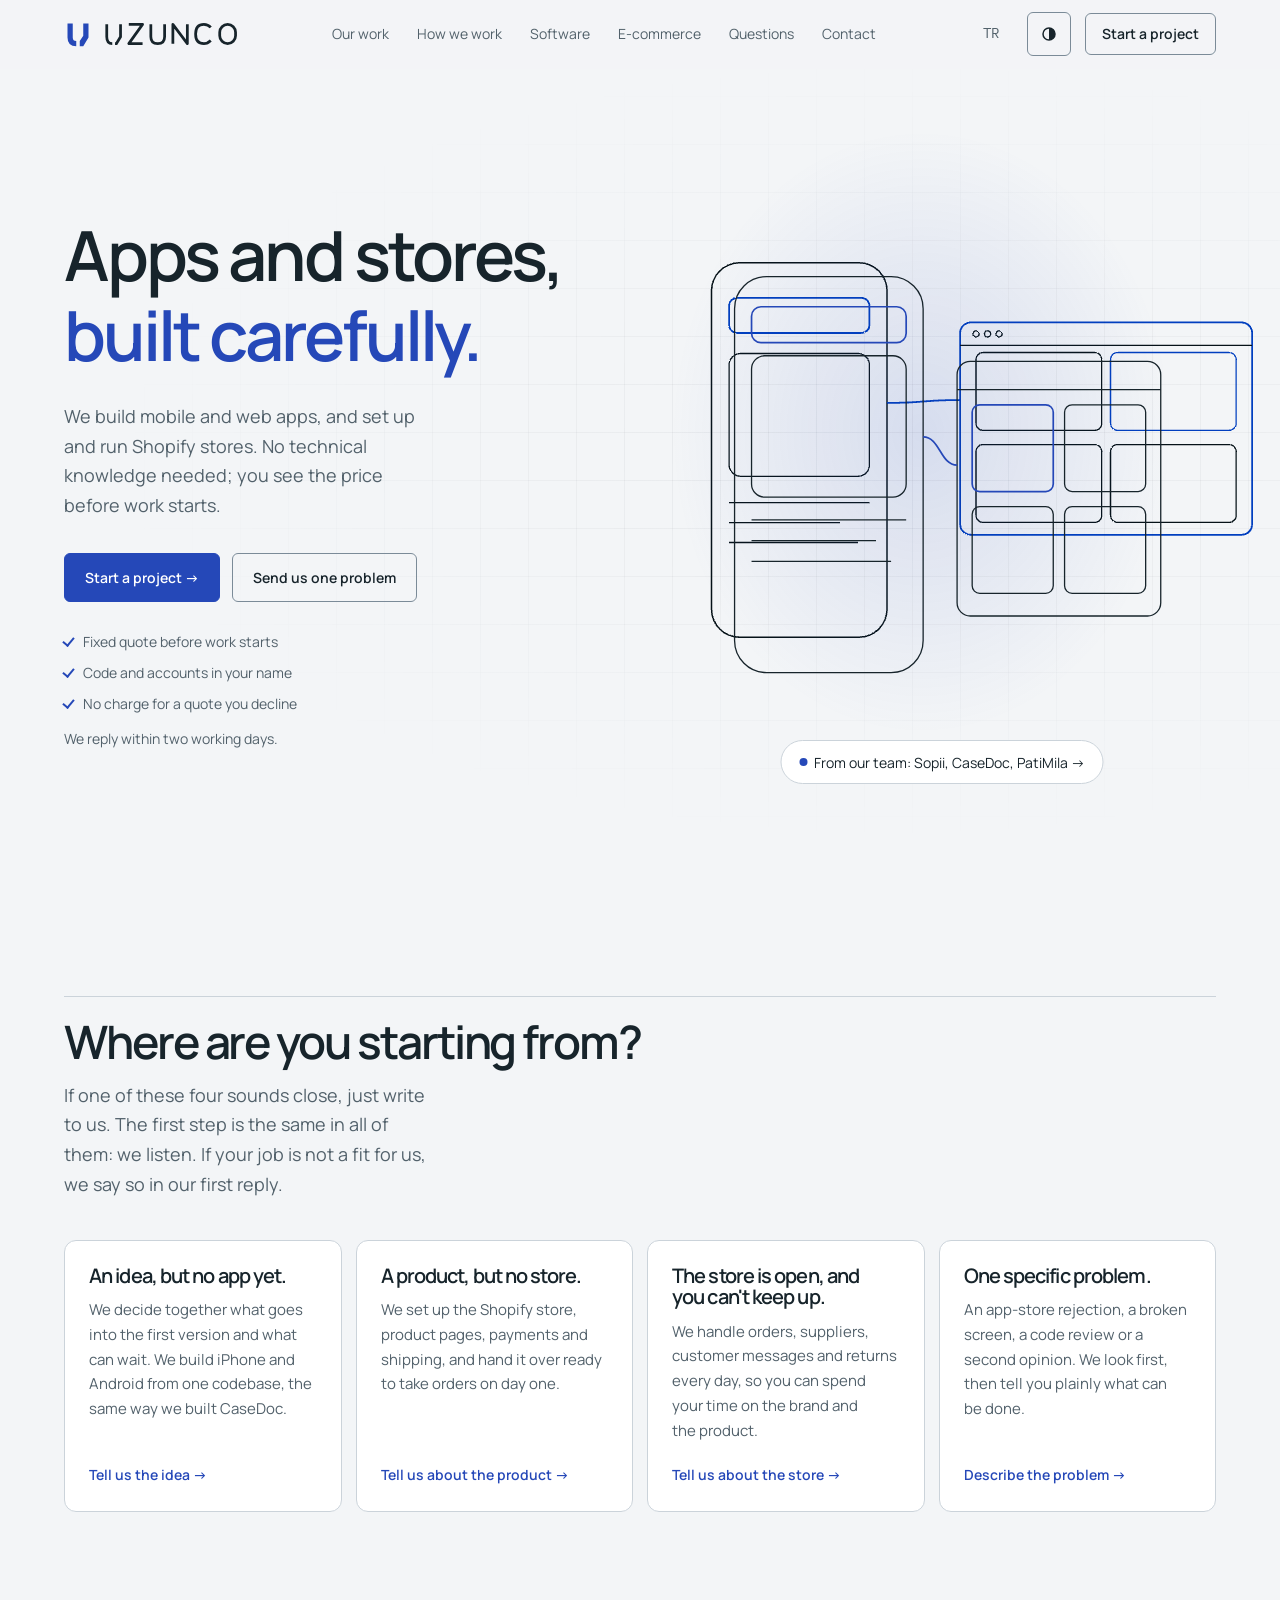
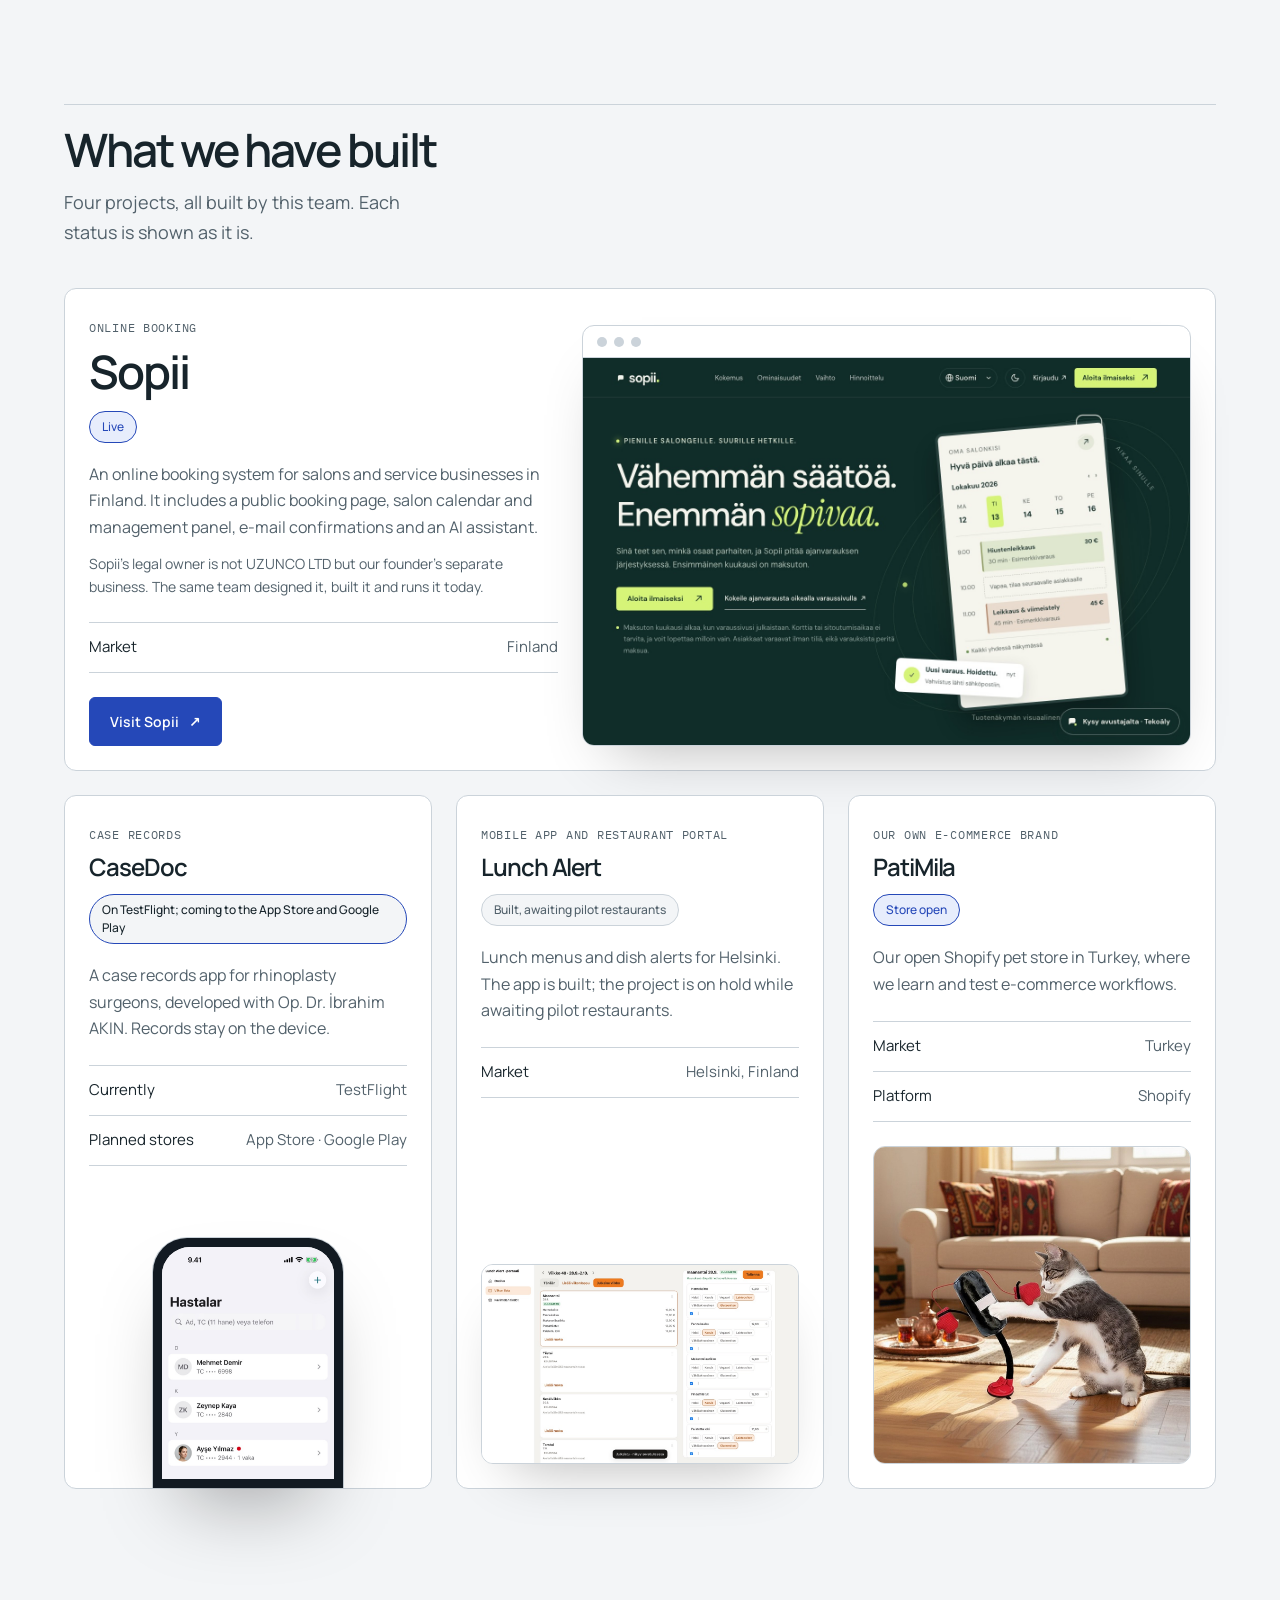
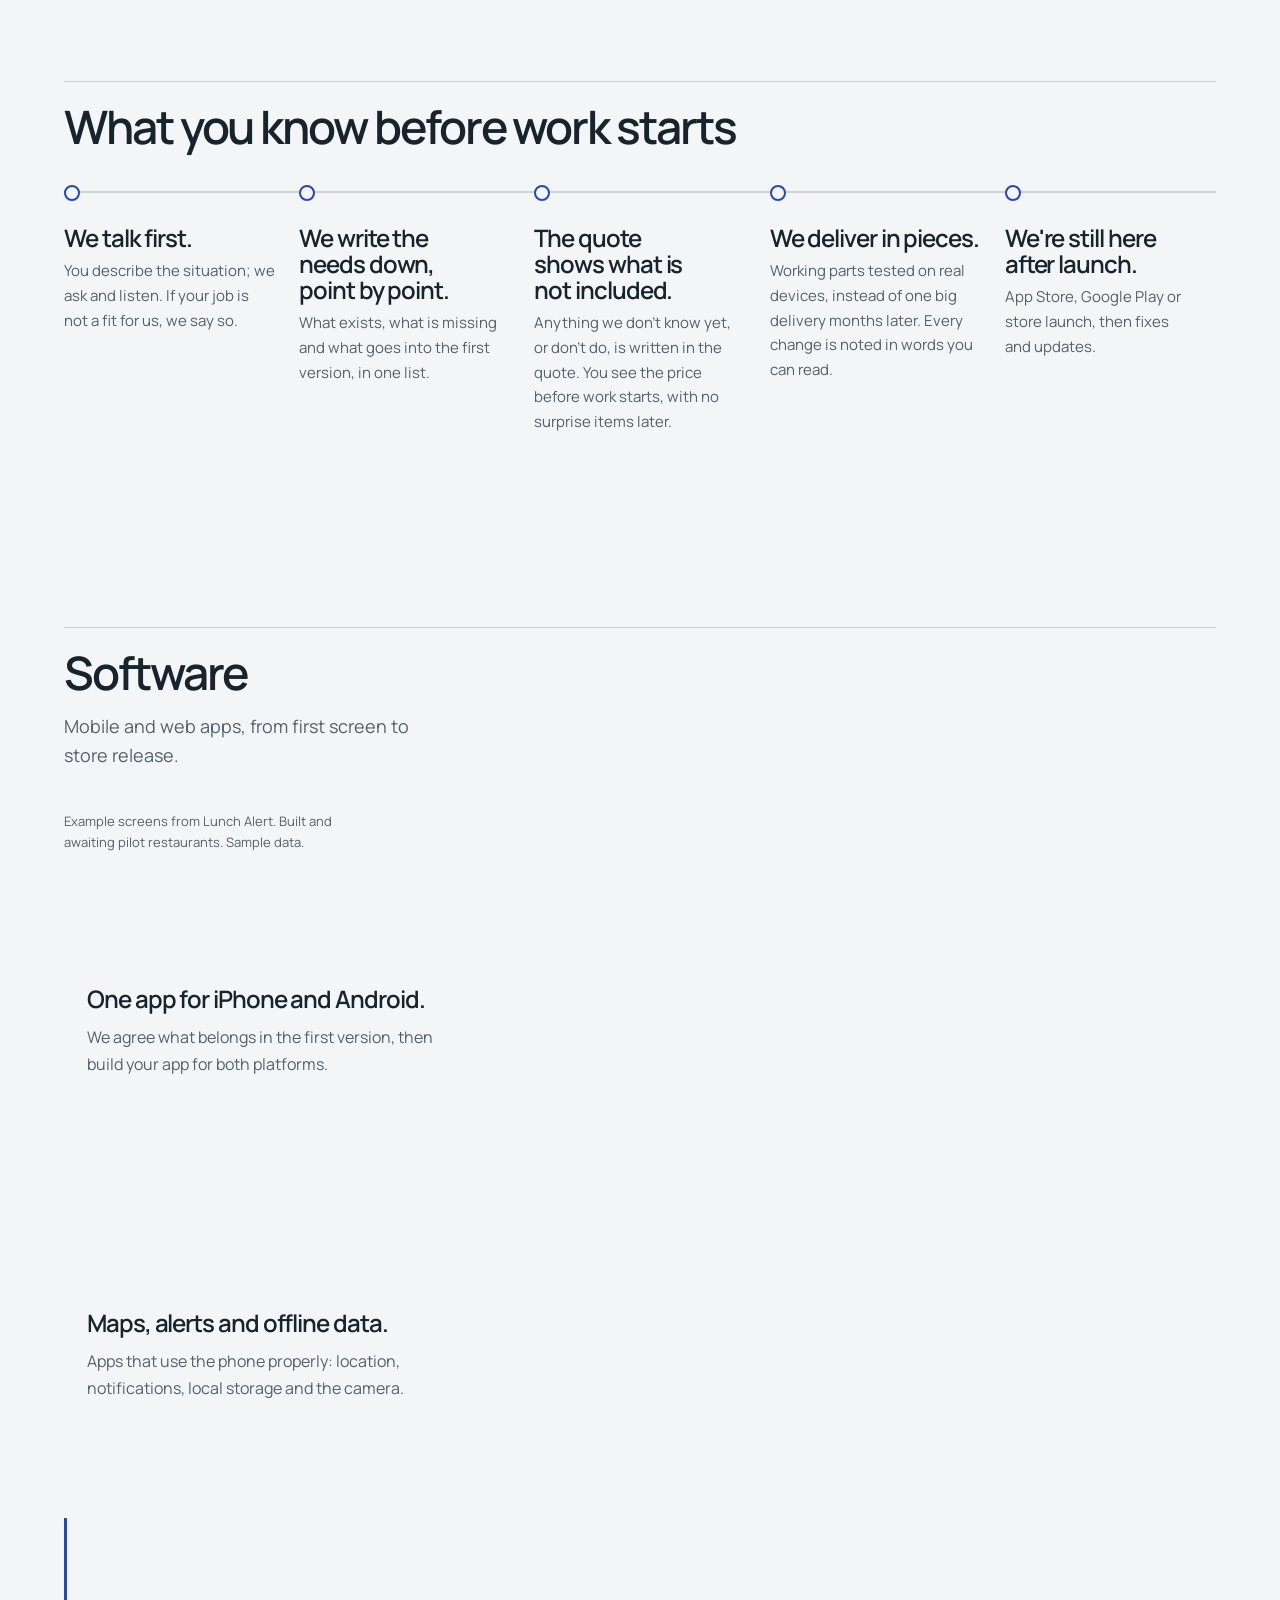
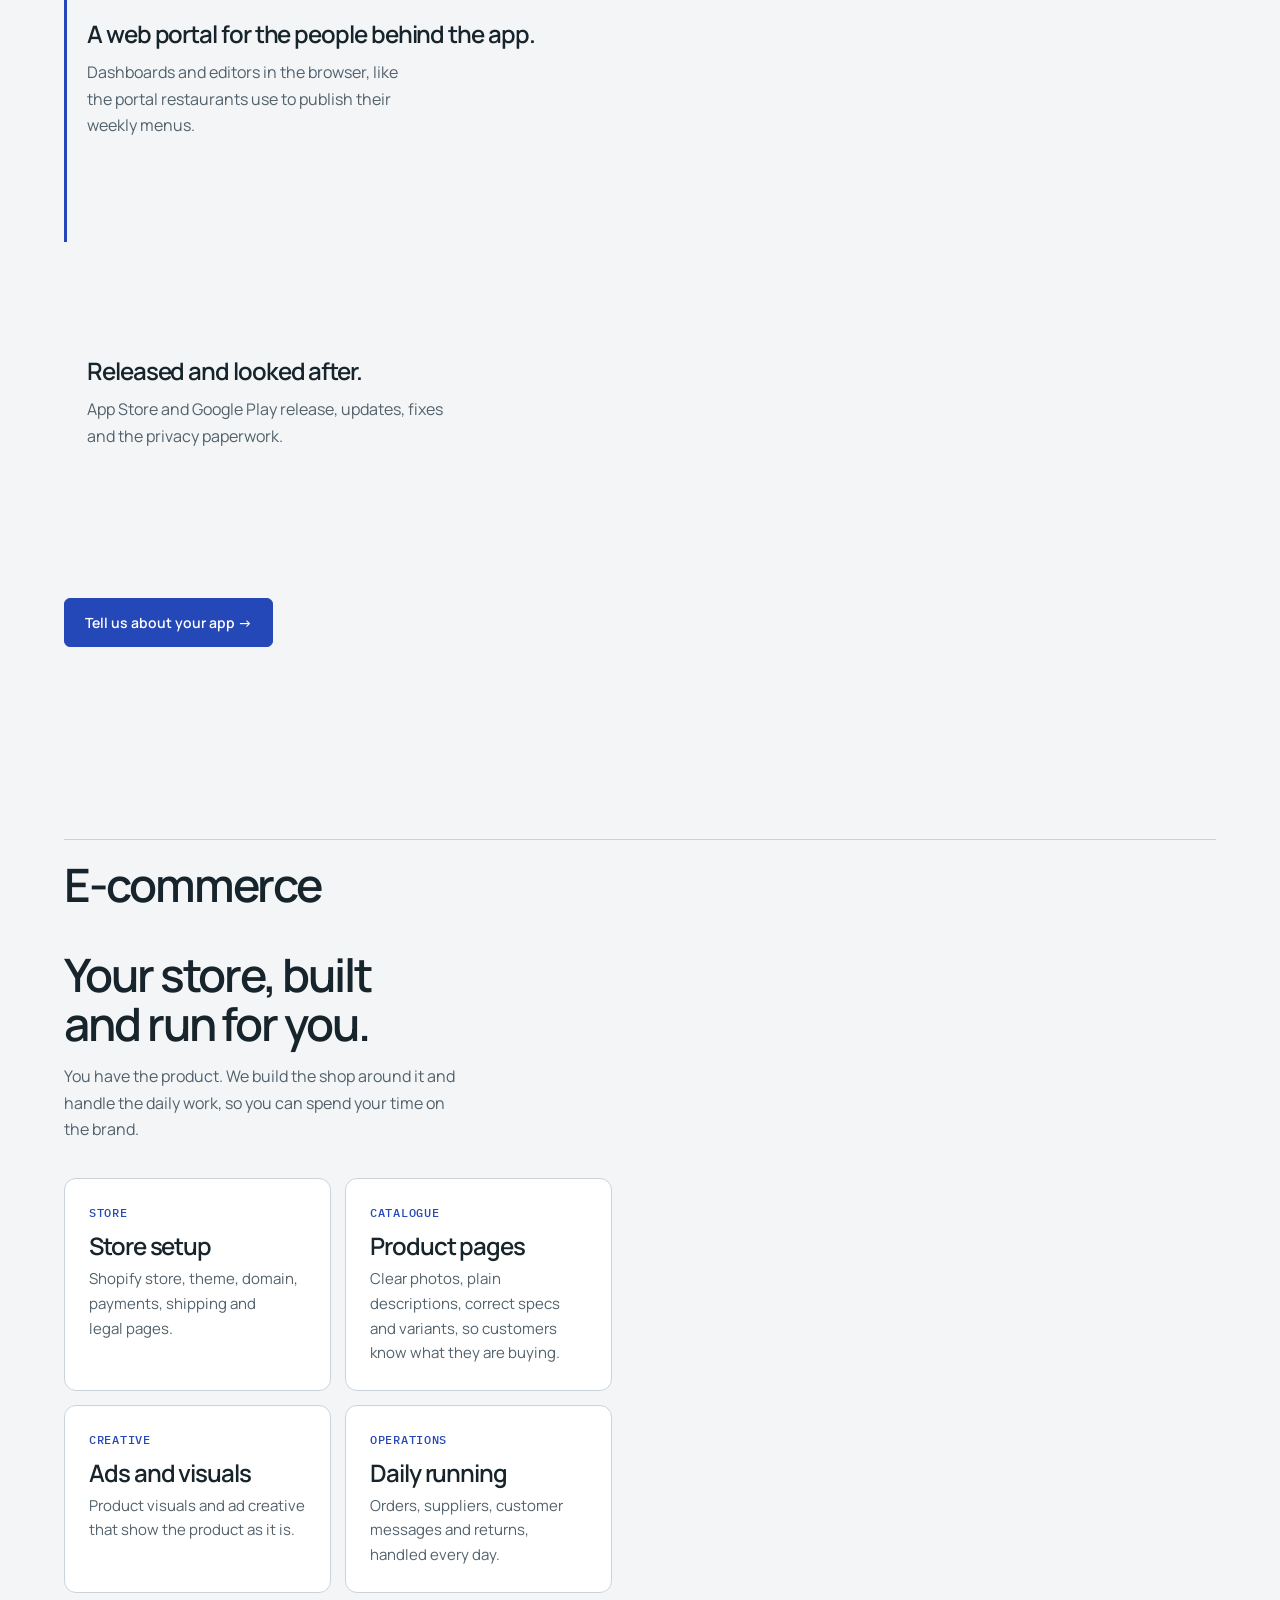
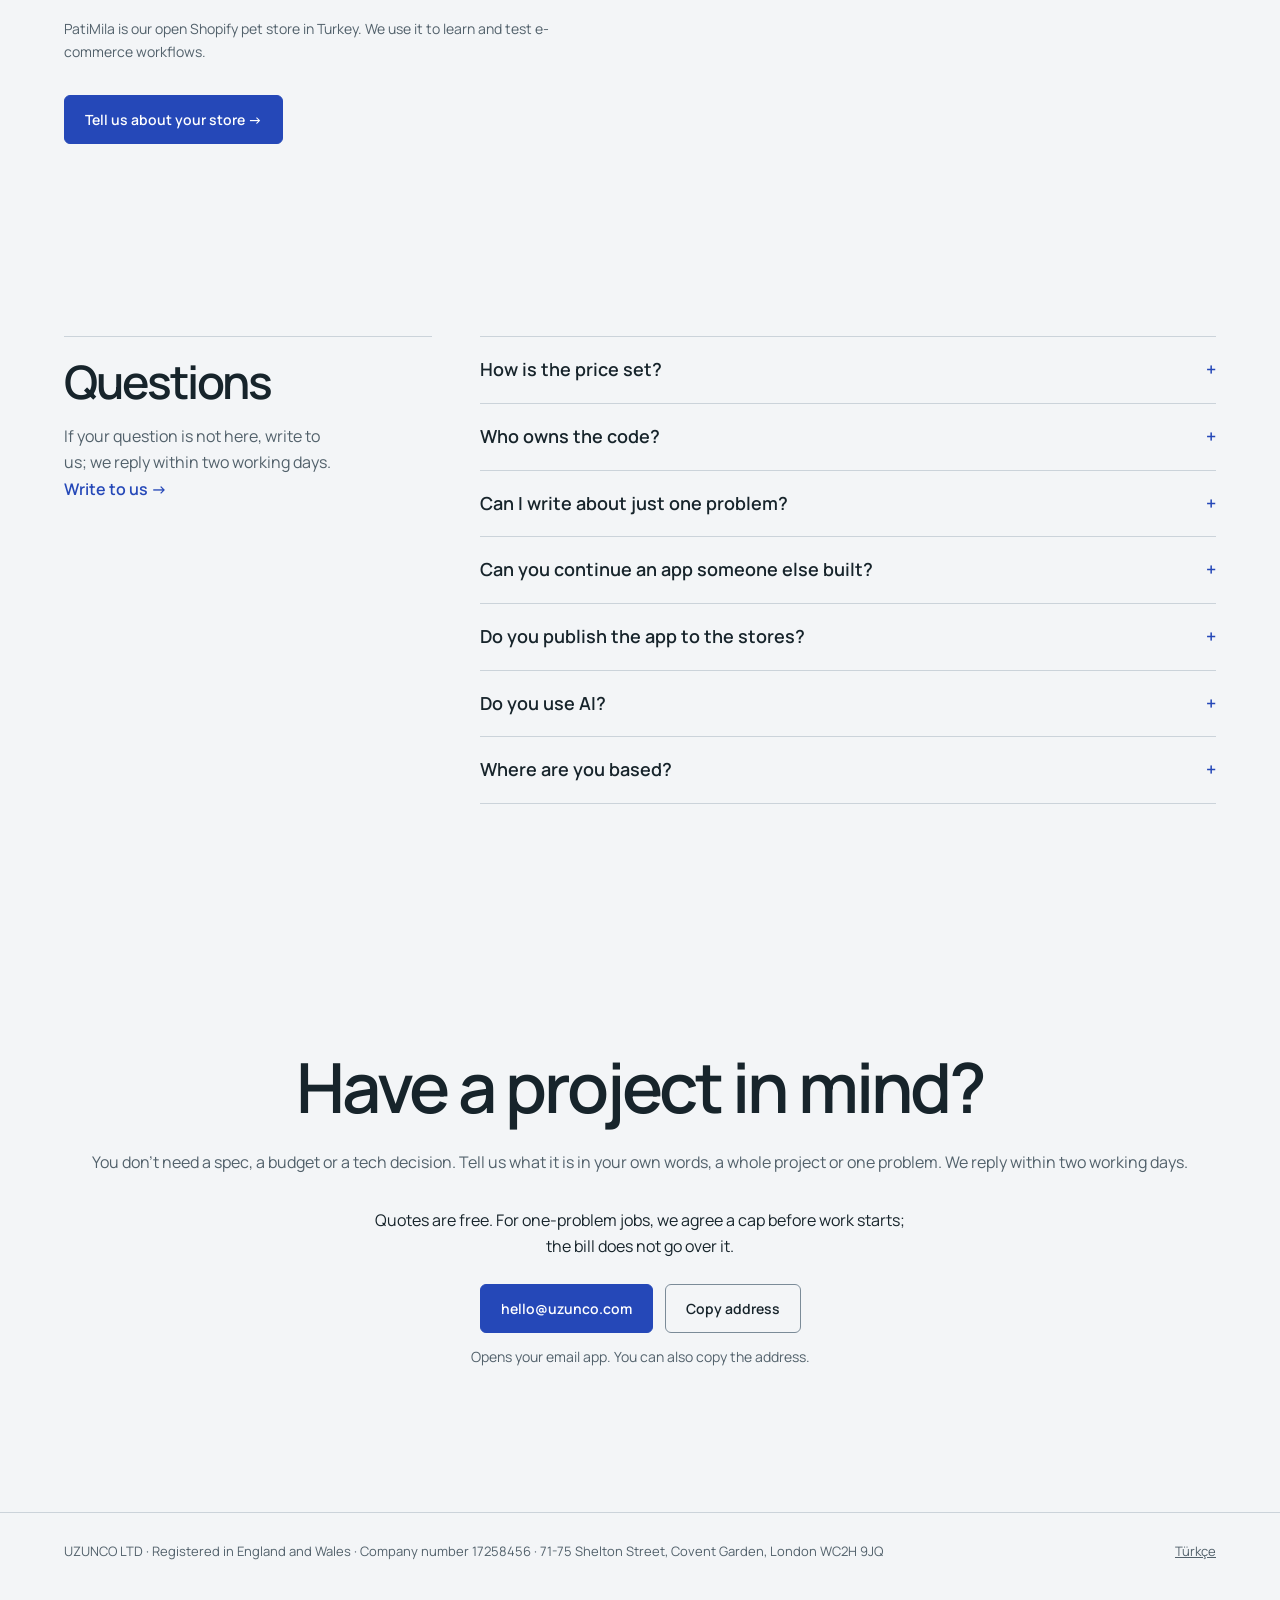
==== commit b2957cd9: "Deploy uzunco-web b878937" ====
--- a/index.html
+++ b/index.html
@@ -24,11 +24,11 @@
     <link rel="preconnect" href="https://fonts.googleapis.com" />
     <link rel="preconnect" href="https://fonts.gstatic.com" crossorigin />
     <link href="https://fonts.googleapis.com/css2?family=IBM+Plex+Mono:wght@400;500&amp;family=Manrope:wght@400;500;600;700&amp;display=swap" rel="stylesheet" />
-    <script type="module" crossorigin src="/assets/index-Brle6lxh.js"></script>
-    <link rel="stylesheet" crossorigin href="/assets/index-Bsiokxz2.css">
+    <script type="module" crossorigin src="/assets/index-t_7LSr_I.js"></script>
+    <link rel="stylesheet" crossorigin href="/assets/index-BCKcacjn.css">
   </head>
   <body>
-    <div id="root"><link rel="preload" as="image" href="/img/today.jpg"/><a class="skip" href="#main">Skip to content</a><header class="nav"><div class="wrap nav-in"><a class="logo" href="/" aria-label="UZUNCO"><svg class="logo-mark" viewBox="0 0 64 64" width="28" height="28" aria-hidden="true" focusable="false"><path fill="currentColor" d="M8 8H20V40Q20 48 28 48V60Q8 60 8 40ZM44 8H56V40L44 60H36V48L44 36Z"></path></svg><svg class="logo-word" viewBox="0 0 392 80" width="135" height="28" aria-hidden="true" focusable="false"><path d="M8 12V48Q8 68 24 68M32 68H36L48 48V12" fill="none" stroke="currentColor" stroke-width="8" stroke-linejoin="miter"></path><g fill="none" stroke="currentColor" stroke-width="8" stroke-linejoin="round"><path d="M72 12H112L72 68H112M136 12V48Q136 68 156 68Q176 68 176 48V12M200 68V12L242 68V12M310 21C304 14 298 12 290 12C274 12 266 23 266 40S274 68 290 68C298 68 304 65 310 59"></path><rect x="336" y="12" width="46" height="56" rx="23"></rect></g></svg></a><nav aria-label="Menu"><ul class="nav-links"><li><a href="#work">Our work</a></li><li><a href="#process">How we work</a></li><li><a href="#software">Software</a></li><li><a href="#commerce">E-commerce</a></li><li><a href="#faq">Questions</a></li><li><a href="#contact">Contact</a></li></ul></nav><div class="nav-right"><a class="lang" href="/tr/" hrefLang="tr" aria-label="Türkçe">TR</a><button class="theme-toggle" type="button" aria-label="Switch theme" title="Switch theme"><svg viewBox="0 0 24 24" width="18" height="18" aria-hidden="true" focusable="false"><circle cx="12" cy="12" r="8" fill="none" stroke="currentColor" stroke-width="2"></circle><path d="M12 4a8 8 0 0 1 0 16Z" fill="currentColor"></path></svg></button><a class="btn sm ghost" href="mailto:hello@uzunco.com?subject=Project%20enquiry">Start a project</a><details class="menu"><summary>Menu</summary><ul><li><a href="#work">Our work</a></li><li><a href="#process">How we work</a></li><li><a href="#software">Software</a></li><li><a href="#commerce">E-commerce</a></li><li><a href="#faq">Questions</a></li><li><a href="#contact">Contact</a></li></ul></details></div></div></header><main id="main"><section class="hero-bleed" id="top" data-scene="hero"><div class="wrap scene hero"><div><h1><span class="ln"><span data-reveal="true" style="transform:translateY(105%)">Apps and stores,</span></span><span class="ln"><span data-reveal="true" class="serif" style="transform:translateY(105%)">built carefully.</span></span></h1><div data-reveal="true" style="opacity:0"><p class="lede">We build mobile and web apps, and set up and run Shopify stores. No technical knowledge needed; you see the price before work starts.</p><div class="ctas"><a class="btn" href="mailto:hello@uzunco.com?subject=Project%20enquiry">Start a project<!-- --> →</a><a class="btn ghost" href="mailto:hello@uzunco.com?subject=Problem%3A%20">Send us one problem</a></div><ul class="proof"><li>Fixed quote before work starts</li><li>Code and accounts in your name</li><li>No charge for a quote you decline</li></ul><p class="hero-note">We reply within two working days.</p></div></div><div class="stage"><svg class="blueprint fallback" viewBox="0 0 520 560" aria-hidden="true"><rect class="s" x="40" y="60" width="200" height="420" rx="34"></rect><rect class="s t" x="58" y="92" width="164" height="38" rx="10"></rect><rect class="s" x="58" y="144" width="164" height="150" rx="14"></rect><line class="s" x1="58" y1="318" x2="222" y2="318"></line><line class="s" x1="58" y1="340" x2="190" y2="340"></line><line class="s" x1="58" y1="362" x2="206" y2="362"></line><rect class="s" x="276" y="150" width="216" height="270" rx="14"></rect><line class="s" x1="276" y1="180" x2="492" y2="180"></line><rect class="s w" x="292" y="196" width="86" height="92" rx="8"></rect><rect class="s" x="390" y="196" width="86" height="92" rx="8"></rect><rect class="s" x="292" y="304" width="86" height="92" rx="8"></rect><rect class="s" x="390" y="304" width="86" height="92" rx="8"></rect><path class="s t" d="M240 230 C 258 230, 258 260, 276 260"></path></svg><a class="hero-proof" href="#work">From our team: Sopii, CaseDoc, PatiMila →</a></div></div></section><section id="start" class="wrap" data-scene="start"><div class="section-head" data-reveal="true" style="opacity:0;transform:translateY(12px)"><h2>Where are you starting from?</h2><p>If one of these four sounds close, just write to us. The first step is the same in all of them: we listen. If your job is not a fit for us, we say so in our first reply.</p></div><div class="cards start"><article class="card" data-reveal="true" style="opacity:0;transform:translateY(12px)"><h3>An idea, but no app yet.</h3><p>We decide together what goes into the first version and what can wait. We build iPhone and Android from one codebase, the same way we built CaseDoc.</p><a class="card-link" href="mailto:hello@uzunco.com?subject=Idea%3A%20">Tell us the idea<!-- --> <span aria-hidden="true">→</span></a></article><article class="card" data-reveal="true" style="opacity:0;transform:translateY(12px)"><h3>A product, but no store.</h3><p>We set up the Shopify store, product pages, payments and shipping, and hand it over ready to take orders on day one.</p><a class="card-link" href="mailto:hello@uzunco.com?subject=Product%3A%20">Tell us about the product<!-- --> <span aria-hidden="true">→</span></a></article><article class="card" data-reveal="true" style="opacity:0;transform:translateY(12px)"><h3>The store is open, and you can&#x27;t keep up.</h3><p>We handle orders, suppliers, customer messages and returns every day, so you can spend your time on the brand and the product.</p><a class="card-link" href="mailto:hello@uzunco.com?subject=Store%3A%20">Tell us about the store<!-- --> <span aria-hidden="true">→</span></a></article><article class="card" data-reveal="true" style="opacity:0;transform:translateY(12px)"><h3>One specific problem.</h3><p>An app-store rejection, a broken screen, a code review or a second opinion. We look first, then tell you plainly what can be done.</p><a class="card-link" href="mailto:hello@uzunco.com?subject=Problem%3A%20">Describe the problem<!-- --> <span aria-hidden="true">→</span></a></article></div></section><section class="wrap" data-scene="product" id="work"><div class="section-head" data-reveal="true" style="opacity:0;transform:translateY(12px)"><h2>What we have built</h2><p>Four projects, all built by this team. Each status is shown as it is.</p></div><div class="cards products"><article class="card product-card product-featured" data-reveal="true" style="opacity:0;transform:translateY(12px)"><div class="product-copy"><span class="label">Online booking</span><h3>Sopii</h3><span class="product-status" data-status="live">Live</span><p class="desc">An online booking system for salons and service businesses in Finland. It includes a public booking page, salon calendar and management panel, e-mail confirmations and an AI assistant.</p><p class="note">Sopii&#x27;s legal owner is not UZUNCO LTD but our founder&#x27;s separate business. The same team designed it, built it and runs it today.</p><ul class="facts"><li>Market<!-- --> <span>Finland</span></li></ul><a class="btn" href="https://sopii.fi" target="_blank" rel="noopener noreferrer">Visit Sopii<!-- --> <span aria-hidden="true">↗</span></a></div><div class="browser"><div class="bar" aria-hidden="true"><i></i><i></i><i></i></div><img src="/img/sopii.jpg" alt="Sopii home page" width="1350" height="860" loading="lazy" decoding="async"/></div></article><article class="card product-card" data-reveal="true" style="opacity:0;transform:translateY(12px)"><div class="product-copy"><span class="label">Case records</span><h3>CaseDoc</h3><span class="product-status" data-status="testing">On TestFlight; coming to the App Store and Google Play</span><p class="desc">A case records app for rhinoplasty surgeons, developed with Op. Dr. İbrahim AKIN. Records stay on the device.</p><ul class="facts"><li>Currently<!-- --> <span>TestFlight</span></li><li>Planned stores<!-- --> <span>App Store · Google Play</span></li></ul></div><div class="phone"><div class="screen"><img src="/img/casedoc.jpg" alt="CaseDoc case list with sample data" width="640" height="1390" loading="lazy" decoding="async"/></div></div></article><article class="card product-card" data-reveal="true" style="opacity:0;transform:translateY(12px)"><div class="product-copy"><span class="label">Mobile app and restaurant portal</span><h3>Lunch Alert</h3><span class="product-status" data-status="paused">Built, awaiting pilot restaurants</span><p class="desc">Lunch menus and dish alerts for Helsinki. The app is built; the project is on hold while awaiting pilot restaurants.</p><ul class="facts"><li>Market<!-- --> <span>Helsinki, Finland</span></li></ul></div><div class="browser portal"><img src="/img/portal.jpg" alt="Lunch Alert restaurant portal, publishing the weekly menu" width="1200" height="750" loading="lazy" decoding="async"/></div></article><article class="card product-card" data-reveal="true" style="opacity:0;transform:translateY(12px)"><div class="product-copy"><span class="label">Our own e-commerce brand</span><h3>PatiMila</h3><span class="product-status" data-status="live">Store open</span><p class="desc">Our open Shopify pet store in Turkey, where we learn and test e-commerce workflows.</p><ul class="facts"><li>Market<!-- --> <span>Turkey</span></li><li>Platform<!-- --> <span>Shopify</span></li></ul></div><figure class="product-media"><img src="/img/patimila.jpg" alt="A tabby cat hitting the PatiMila boxing toy" width="1200" height="1200" loading="lazy" decoding="async"/></figure></article></div></section><section id="process" class="wrap"><div class="section-head" data-reveal="true" style="opacity:0;transform:translateY(12px)"><h2>What you know before work starts</h2></div><div class="process-wrap"><div class="rail" aria-hidden="true"><span style="transform:scaleX(0)"></span></div><ol class="process"><li data-reveal="true" style="opacity:0;transform:translateY(12px)"><h4>We talk first.</h4><p>You describe the situation; we ask and listen. If your job is not a fit for us, we say so.</p></li><li data-reveal="true" style="opacity:0;transform:translateY(12px)"><h4>We write the needs down, point by point.</h4><p>What exists, what is missing and what goes into the first version, in one list.</p></li><li data-reveal="true" style="opacity:0;transform:translateY(12px)"><h4>The quote shows what is not included.</h4><p>Anything we don&#x27;t know yet, or don&#x27;t do, is written in the quote. You see the price before work starts, with no surprise items later.</p></li><li data-reveal="true" style="opacity:0;transform:translateY(12px)"><h4>We deliver in pieces.</h4><p>Working parts tested on real devices, instead of one big delivery months later. Every change is noted in words you can read.</p></li><li data-reveal="true" style="opacity:0;transform:translateY(12px)"><h4>We&#x27;re still here after launch.</h4><p>App Store, Google Play or store launch, then fixes and updates.</p></li></ol></div></section><section id="software" class="software" data-scene="software"><div class="wrap"><div class="section-head" data-reveal="true" style="opacity:0;transform:translateY(12px)"><h2>Software</h2><p>Mobile and web apps, from first screen to store release.</p></div><div class="scene"><div class="steps"><p class="caption caption-steps">Example screens from Lunch Alert. Built and awaiting pilot restaurants. Sample data.</p><div class="step on" data-i="0"><h3>One app for iPhone and Android.</h3><p>We agree what belongs in the first version, then build your app for both platforms.</p></div><div class="step" data-i="1"><h3>Maps, alerts and offline data.</h3><p>Apps that use the phone properly: location, notifications, local storage and the camera.</p></div><div class="step" data-i="2"><h3>A web portal for the people behind the app.</h3><p>Dashboards and editors in the browser, like the portal restaurants use to publish their weekly menus.</p></div><div class="step" data-i="3"><h3>Released and looked after.</h3><p>App Store and Google Play release, updates, fixes and the privacy paperwork.</p></div></div><div class="stage"><div class="gallery"><div class="phone"><div class="screen"><img src="/img/today.jpg" alt="Lunch Alert, today&#x27;s lunches" class="on" width="540" height="1200" loading="lazy" decoding="async"/></div></div><div class="phone"><div class="screen"><img src="/img/map.jpg" alt="Lunch Alert, map of nearby restaurants" class="on" width="540" height="1200" loading="lazy" decoding="async"/></div></div></div><div class="stage-col fallback"><div class="phone"><div class="screen"><img src="/img/today.jpg" alt="Lunch Alert, today&#x27;s lunches" class="on" width="540" height="1200" loading="eager" decoding="async"/><img src="/img/map.jpg" alt="Lunch Alert, map of nearby restaurants" class="" width="540" height="1200" loading="lazy" decoding="async"/><img src="/img/detail.jpg" alt="Lunch Alert, restaurant menu" class="" width="540" height="1200" loading="lazy" decoding="async"/><img src="/img/alerts.jpg" alt="Lunch Alert, dish alerts" class="" width="540" height="1200" loading="lazy" decoding="async"/></div></div></div><p class="caption">Example screens from Lunch Alert. Built and awaiting pilot restaurants. Sample data.</p></div></div><a class="btn service-cta" href="mailto:hello@uzunco.com?subject=App%20enquiry">Tell us about your app →</a></div></section><section id="commerce" class="commerce" data-scene="commerce"><div class="wrap"><div class="section-head" data-reveal="true" style="opacity:0;transform:translateY(12px)"><h2>E-commerce</h2></div><div class="scene"><div><div data-reveal="true" style="opacity:0;transform:translateY(12px)"><h3 class="big">Your store, built and run for you.</h3><p class="intro">You have the product. We build the shop around it and handle the daily work, so you can spend your time on the brand.</p></div><div class="cards"><article class="card" data-reveal="true" style="opacity:0;transform:translateY(12px)"><span class="k">Store</span><h4>Store setup</h4><p>Shopify store, theme, domain, payments, shipping and legal pages.</p></article><article class="card" data-reveal="true" style="opacity:0;transform:translateY(12px)"><span class="k">Catalogue</span><h4>Product pages</h4><p>Clear photos, plain descriptions, correct specs and variants, so customers know what they are buying.</p></article><article class="card" data-reveal="true" style="opacity:0;transform:translateY(12px)"><span class="k">Creative</span><h4>Ads and visuals</h4><p>Product visuals and ad creative that show the product as it is.</p></article><article class="card" data-reveal="true" style="opacity:0;transform:translateY(12px)"><span class="k">Operations</span><h4>Daily running</h4><p>Orders, suppliers, customer messages and returns, handled every day.</p></article></div><p class="own">PatiMila is our open Shopify pet store in Turkey. We use it to learn and test e-commerce workflows.</p><a class="btn service-cta" href="mailto:hello@uzunco.com?subject=Store%20enquiry">Tell us about your store →</a></div><div class="stage" aria-hidden="true"><svg class="blueprint fallback" viewBox="0 0 420 320"><rect class="s w" x="10" y="10" width="400" height="300" rx="14"></rect><line class="s" x1="10" y1="44" x2="410" y2="44"></line><rect class="s" x="30" y="62" width="170" height="104" rx="8"></rect><rect class="s w" x="220" y="62" width="170" height="104" rx="8"></rect><rect class="s" x="30" y="184" width="170" height="104" rx="8"></rect><rect class="s" x="220" y="184" width="170" height="104" rx="8"></rect></svg></div></div></div></section><section class="wrap ai-section"><aside class="ai-box" data-reveal="true" style="opacity:0;transform:translateY(12px)"><h2>We use AI, and we say so.</h2><p>We work with AI tools for code, copy and visuals, which makes the work faster. A person reads and approves every line, and nothing goes live on its own. We don&#x27;t put your customers&#x27; personal data into AI tools without your permission. AI-generated visuals are labelled.</p></aside></section><section id="faq" class="wrap"><div class="faq-grid"><div data-reveal="true" style="opacity:0;transform:translateY(12px)"><div class="section-head"><h2>Questions</h2></div><p class="faq-exit">If your question is not here, write to us; we reply within two working days.<!-- --> <a href="mailto:hello@uzunco.com?subject=Question%3A%20">Write to us →</a></p></div><div class="faq" data-reveal="true" style="opacity:0;transform:translateY(12px)"><details><summary>How is the price set?</summary><p>After we write the needs down point by point, we give a fixed quote that lists what is included. You see the price before work starts. For one-problem jobs, we give you a cap before we start, and the bill does not go over it. Quotes are free: we don&#x27;t charge for a quote you don&#x27;t accept.</p></details><details><summary>Who owns the code?</summary><p>The code and the accounts (App Store, Google Play, Shopify) for work we do for you are in your name.</p></details><details><summary>Can I write about just one problem?</summary><p>Yes. A store rejection, a single bug or a second opinion is a job type of its own for us.</p></details><details><summary>Can you continue an app someone else built?</summary><p>Yes. We review the code first and tell you what state it is in and what to do first.</p></details><details><summary>Do you publish the app to the stores?</summary><p>Yes. App Store and Google Play submission, privacy forms and the review process are on us.</p></details><details><summary>Do you use AI?</summary><p>Yes, and we say so. A person approves every change, and your customers&#x27; data does not go into AI tools without your permission.</p></details><details><summary>Where are you based?</summary><p>UZUNCO LTD is registered in England and Wales. We work remotely, in Turkish and English.</p></details></div></div></section><section id="contact" class="wrap contact"><h2 data-reveal="true" style="opacity:0;transform:translateY(12px)">Have a project<!-- --> <span class="serif">in mind?</span></h2><p data-reveal="true" style="opacity:0;transform:translateY(12px)">You don&#x27;t need a spec, a budget or a tech decision. Tell us what it is in your own words, a whole project or one problem. We reply within two working days.</p><p class="contact-reassurance" data-reveal="true" style="opacity:0;transform:translateY(12px)">Quotes are free. For one-problem jobs, we agree a cap before work starts; the bill does not go over it.</p><div class="row" data-reveal="true" style="opacity:0;transform:translateY(12px)"><a class="btn" href="mailto:hello@uzunco.com?subject=Project%20enquiry">hello@uzunco.com</a><button class="btn ghost" type="button">Copy address</button></div><p class="email-hint">Opens your email app. You can also copy the address.</p><p class="copy-status" role="status"></p></section></main><footer><div class="wrap"><address>UZUNCO LTD<!-- --> · <!-- -->Registered in England and Wales<!-- --> · <!-- -->Company number<!-- --> <!-- -->17258456<!-- --> · <!-- -->71-75 Shelton Street, Covent Garden, London WC2H 9JQ</address><a href="/tr/" hrefLang="tr" lang="tr">Türkçe</a></div></footer></div>
+    <div id="root"><link rel="preload" as="image" href="/img/today.jpg"/><a class="skip" href="#main">Skip to content</a><header class="nav"><div class="wrap nav-in"><a class="logo" href="/" aria-label="UZUNCO"><svg class="logo-mark" viewBox="0 0 64 64" width="28" height="28" aria-hidden="true" focusable="false"><path fill="currentColor" d="M8 8H20V40Q20 48 28 48V60Q8 60 8 40ZM44 8H56V40L44 60H36V48L44 36Z"></path></svg><svg class="logo-word" viewBox="0 0 392 80" width="135" height="28" aria-hidden="true" focusable="false"><path d="M8 12V48Q8 68 24 68M32 68H36L48 48V12" fill="none" stroke="currentColor" stroke-width="8" stroke-linejoin="miter"></path><g fill="none" stroke="currentColor" stroke-width="8" stroke-linejoin="round"><path d="M72 12H112L72 68H112M136 12V48Q136 68 156 68Q176 68 176 48V12M200 68V12L242 68V12M310 21C304 14 298 12 290 12C274 12 266 23 266 40S274 68 290 68C298 68 304 65 310 59"></path><rect x="336" y="12" width="46" height="56" rx="23"></rect></g></svg></a><nav aria-label="Menu"><ul class="nav-links"><li><a href="#work">Our work</a></li><li><a href="#process">How we work</a></li><li><a href="#software">Software</a></li><li><a href="#commerce">E-commerce</a></li><li><a href="#faq">Questions</a></li><li><a href="#contact">Contact</a></li></ul></nav><div class="nav-right"><a class="lang" href="/tr/" hrefLang="tr" aria-label="Türkçe">TR</a><button class="theme-toggle" type="button" aria-label="Switch theme" title="Switch theme"><svg viewBox="0 0 24 24" width="18" height="18" aria-hidden="true" focusable="false"><circle cx="12" cy="12" r="8" fill="none" stroke="currentColor" stroke-width="2"></circle><path d="M12 4a8 8 0 0 1 0 16Z" fill="currentColor"></path></svg></button><a class="btn sm ghost" href="mailto:hello@uzunco.com?subject=Project%20enquiry">Start a project</a><details class="menu"><summary>Menu</summary><ul><li><a href="#work">Our work</a></li><li><a href="#process">How we work</a></li><li><a href="#software">Software</a></li><li><a href="#commerce">E-commerce</a></li><li><a href="#faq">Questions</a></li><li><a href="#contact">Contact</a></li></ul></details></div></div></header><main id="main"><section class="hero-bleed" id="top" data-scene="hero"><div class="wrap scene hero"><div><h1><span class="ln"><span data-reveal="true" style="transform:translateY(105%)">Apps and stores,</span></span><span class="ln"><span data-reveal="true" class="serif" style="transform:translateY(105%)">built carefully.</span></span></h1><div data-reveal="true" style="opacity:0"><p class="lede">We build mobile and web apps, and set up and run Shopify stores. No technical knowledge needed; you see the price before work starts.</p><div class="ctas"><a class="btn" href="mailto:hello@uzunco.com?subject=Project%20enquiry">Start a project<!-- --> →</a><a class="btn ghost" href="mailto:hello@uzunco.com?subject=Problem%3A%20">Send us one problem</a></div><ul class="proof"><li>Fixed quote before work starts</li><li>Code and accounts in your name</li><li>No charge for a quote you decline</li></ul><p class="hero-note">We reply within two working days.</p></div></div><div class="stage"><svg class="blueprint fallback" viewBox="0 0 520 560" aria-hidden="true"><rect class="s" x="40" y="60" width="200" height="420" rx="34"></rect><rect class="s t" x="58" y="92" width="164" height="38" rx="10"></rect><rect class="s" x="58" y="144" width="164" height="150" rx="14"></rect><line class="s" x1="58" y1="318" x2="222" y2="318"></line><line class="s" x1="58" y1="340" x2="190" y2="340"></line><line class="s" x1="58" y1="362" x2="206" y2="362"></line><rect class="s" x="276" y="150" width="216" height="270" rx="14"></rect><line class="s" x1="276" y1="180" x2="492" y2="180"></line><rect class="s w" x="292" y="196" width="86" height="92" rx="8"></rect><rect class="s" x="390" y="196" width="86" height="92" rx="8"></rect><rect class="s" x="292" y="304" width="86" height="92" rx="8"></rect><rect class="s" x="390" y="304" width="86" height="92" rx="8"></rect><path class="s t" d="M240 230 C 258 230, 258 260, 276 260"></path></svg><a class="hero-proof" href="#work">From our team: Sopii, CaseDoc, PatiMila →</a></div></div></section><section id="start" class="wrap" data-scene="start"><div class="section-head" data-reveal="true" style="opacity:0;transform:translateY(12px)"><h2>Where are you starting from?</h2><p>If one of these four sounds close, just write to us. The first step is the same in all of them: we listen. If your job is not a fit for us, we say so in our first reply.</p></div><div class="cards start"><article class="card" data-reveal="true" style="opacity:0;transform:translateY(12px)"><h3>An idea, but no app yet.</h3><p>We decide together what goes into the first version and what can wait. We build iPhone and Android from one codebase, the same way we built CaseDoc.</p><a class="card-link" href="mailto:hello@uzunco.com?subject=Idea%3A%20">Tell us the idea<!-- --> <span aria-hidden="true">→</span></a></article><article class="card" data-reveal="true" style="opacity:0;transform:translateY(12px)"><h3>A product, but no store.</h3><p>We set up the Shopify store, product pages, payments and shipping, and hand it over ready to take orders on day one.</p><a class="card-link" href="mailto:hello@uzunco.com?subject=Product%3A%20">Tell us about the product<!-- --> <span aria-hidden="true">→</span></a></article><article class="card" data-reveal="true" style="opacity:0;transform:translateY(12px)"><h3>The store is open, and you can&#x27;t keep up.</h3><p>We handle orders, suppliers, customer messages and returns every day, so you can spend your time on the brand and the product.</p><a class="card-link" href="mailto:hello@uzunco.com?subject=Store%3A%20">Tell us about the store<!-- --> <span aria-hidden="true">→</span></a></article><article class="card" data-reveal="true" style="opacity:0;transform:translateY(12px)"><h3>One specific problem.</h3><p>An app-store rejection, a broken screen, a code review or a second opinion. We look first, then tell you plainly what can be done.</p><a class="card-link" href="mailto:hello@uzunco.com?subject=Problem%3A%20">Describe the problem<!-- --> <span aria-hidden="true">→</span></a></article></div></section><section class="wrap" data-scene="product" id="work"><div class="section-head" data-reveal="true" style="opacity:0;transform:translateY(12px)"><h2>What we have built</h2><p>Four projects, all built by this team. Each status is shown as it is.</p></div><div class="cards products"><article class="card product-card product-featured" data-reveal="true" style="opacity:0;transform:translateY(12px)"><div class="product-copy"><span class="label">Online booking</span><h3>Sopii</h3><span class="product-status" data-status="live">Live</span><p class="desc">An online booking system for salons and service businesses in Finland. It includes a public booking page, salon calendar and management panel, e-mail confirmations and an AI assistant.</p><p class="note">Sopii&#x27;s legal owner is not UZUNCO LTD but our founder&#x27;s separate business. The same team designed it, built it and runs it today.</p><ul class="facts"><li>Market<!-- --> <span>Finland</span></li></ul><a class="btn" href="https://sopii.fi" target="_blank" rel="noopener noreferrer">Visit Sopii<!-- --> <span aria-hidden="true">↗</span></a></div><div class="browser"><div class="bar" aria-hidden="true"><i></i><i></i><i></i></div><img src="/img/sopii.jpg" alt="Sopii home page" width="1350" height="860" loading="lazy" decoding="async"/></div></article><article class="card product-card" data-reveal="true" style="opacity:0;transform:translateY(12px)"><div class="product-copy"><span class="label">Case records</span><h3>CaseDoc</h3><span class="product-status" data-status="testing">On TestFlight; coming to the App Store and Google Play</span><p class="desc">A case records app for rhinoplasty surgeons, developed with Op. Dr. İbrahim AKIN. Records stay on the device.</p><ul class="facts"><li>Currently<!-- --> <span>TestFlight</span></li><li>Planned stores<!-- --> <span>App Store · Google Play</span></li></ul></div><div class="phone"><div class="screen"><img src="/img/casedoc.jpg" alt="CaseDoc case list with sample data" width="640" height="1390" loading="lazy" decoding="async"/></div></div></article><article class="card product-card" data-reveal="true" style="opacity:0;transform:translateY(12px)"><div class="product-copy"><span class="label">Mobile app and restaurant portal</span><h3>Lunch Alert</h3><span class="product-status" data-status="paused">Built, awaiting pilot restaurants</span><p class="desc">Lunch menus and dish alerts for Helsinki. The app is built; the project is on hold while awaiting pilot restaurants.</p><ul class="facts"><li>Market<!-- --> <span>Helsinki, Finland</span></li></ul></div><div class="browser portal"><img src="/img/portal.jpg" alt="Lunch Alert restaurant portal, publishing the weekly menu" width="1200" height="750" loading="lazy" decoding="async"/></div></article><article class="card product-card" data-reveal="true" style="opacity:0;transform:translateY(12px)"><div class="product-copy"><span class="label">Our own e-commerce brand</span><h3>PatiMila</h3><span class="product-status" data-status="live">Store open</span><p class="desc">Our open Shopify pet store in Turkey, where we learn and test e-commerce workflows.</p><ul class="facts"><li>Market<!-- --> <span>Turkey</span></li><li>Platform<!-- --> <span>Shopify</span></li></ul></div><figure class="product-media"><img src="/img/patimila.jpg" alt="A tabby cat hitting the PatiMila boxing toy" width="1200" height="1200" loading="lazy" decoding="async"/></figure></article></div></section><section id="process" class="wrap"><div class="section-head" data-reveal="true" style="opacity:0;transform:translateY(12px)"><h2>What you know before work starts</h2></div><div class="process-wrap"><div class="rail" aria-hidden="true"><span style="transform:scaleX(0)"></span></div><ol class="process"><li data-reveal="true" style="opacity:0;transform:translateY(12px)"><h4>We talk first.</h4><p>You describe the situation; we ask and listen. If your job is not a fit for us, we say so.</p></li><li data-reveal="true" style="opacity:0;transform:translateY(12px)"><h4>We write the needs down, point by point.</h4><p>What exists, what is missing and what goes into the first version, in one list.</p></li><li data-reveal="true" style="opacity:0;transform:translateY(12px)"><h4>The quote shows what is not included.</h4><p>Anything we don&#x27;t know yet, or don&#x27;t do, is written in the quote. You see the price before work starts, with no surprise items later.</p></li><li data-reveal="true" style="opacity:0;transform:translateY(12px)"><h4>We deliver in pieces.</h4><p>Working parts tested on real devices, instead of one big delivery months later. Every change is noted in words you can read.</p></li><li data-reveal="true" style="opacity:0;transform:translateY(12px)"><h4>We&#x27;re still here after launch.</h4><p>App Store, Google Play or store launch, then fixes and updates.</p></li></ol></div></section><section id="software" class="software" data-scene="software"><div class="wrap"><div class="section-head" data-reveal="true" style="opacity:0;transform:translateY(12px)"><h2>Software</h2><p>Mobile and web apps, from first screen to store release.</p></div><div class="scene"><div class="steps"><p class="caption caption-steps">Example screens from Lunch Alert. Built and awaiting pilot restaurants. Sample data.</p><div class="step on" data-i="0"><h3>One app for iPhone and Android.</h3><p>We agree what belongs in the first version, then build your app for both platforms.</p></div><div class="step" data-i="1"><h3>Maps, alerts and offline data.</h3><p>Apps that use the phone properly: location, notifications, local storage and the camera.</p></div><div class="step" data-i="2"><h3>A web portal for the people behind the app.</h3><p>Dashboards and editors in the browser, like the portal restaurants use to publish their weekly menus.</p></div><div class="step" data-i="3"><h3>Released and looked after.</h3><p>App Store and Google Play release, updates, fixes and the privacy paperwork.</p></div></div><div class="stage"><div class="gallery"><div class="phone"><div class="screen"><img src="/img/today.jpg" alt="Lunch Alert, today&#x27;s lunches" class="on" width="540" height="1200" loading="lazy" decoding="async"/></div></div><div class="phone"><div class="screen"><img src="/img/map.jpg" alt="Lunch Alert, map of nearby restaurants" class="on" width="540" height="1200" loading="lazy" decoding="async"/></div></div></div><div class="stage-col fallback"><div class="phone"><div class="screen"><img src="/img/today.jpg" alt="Lunch Alert, today&#x27;s lunches" class="on" width="540" height="1200" loading="eager" decoding="async"/><img src="/img/map.jpg" alt="Lunch Alert, map of nearby restaurants" class="" width="540" height="1200" loading="lazy" decoding="async"/><img src="/img/detail.jpg" alt="Lunch Alert, restaurant menu" class="" width="540" height="1200" loading="lazy" decoding="async"/><img src="/img/alerts.jpg" alt="Lunch Alert, dish alerts" class="" width="540" height="1200" loading="lazy" decoding="async"/></div></div></div><p class="caption">Example screens from Lunch Alert. Built and awaiting pilot restaurants. Sample data.</p></div></div><a class="btn service-cta" href="mailto:hello@uzunco.com?subject=App%20enquiry">Tell us about your app →</a></div></section><section id="commerce" class="commerce" data-scene="commerce"><div class="wrap"><div class="section-head" data-reveal="true" style="opacity:0;transform:translateY(12px)"><h2>E-commerce</h2></div><div class="scene"><div><div data-reveal="true" style="opacity:0;transform:translateY(12px)"><h3 class="big">Your store, built and run for you.</h3><p class="intro">You have the product. We build the shop around it and handle the daily work, so you can spend your time on the brand.</p></div><div class="cards"><article class="card" data-reveal="true" style="opacity:0;transform:translateY(12px)"><span class="k">Store</span><h4>Store setup</h4><p>Shopify store, theme, domain, payments, shipping and legal pages.</p></article><article class="card" data-reveal="true" style="opacity:0;transform:translateY(12px)"><span class="k">Catalogue</span><h4>Product pages</h4><p>Clear photos, plain descriptions, correct specs and variants, so customers know what they are buying.</p></article><article class="card" data-reveal="true" style="opacity:0;transform:translateY(12px)"><span class="k">Creative</span><h4>Ads and visuals</h4><p>Product visuals and ad creative that show the product as it is.</p></article><article class="card" data-reveal="true" style="opacity:0;transform:translateY(12px)"><span class="k">Operations</span><h4>Daily running</h4><p>Orders, suppliers, customer messages and returns, handled every day.</p></article></div><p class="own">PatiMila is our open Shopify pet store in Turkey. We use it to learn and test e-commerce workflows.</p><a class="btn service-cta" href="mailto:hello@uzunco.com?subject=Store%20enquiry">Tell us about your store →</a></div><div class="stage" aria-hidden="true"><svg class="blueprint fallback" viewBox="0 0 420 320"><rect class="s w" x="10" y="10" width="400" height="300" rx="14"></rect><line class="s" x1="10" y1="44" x2="410" y2="44"></line><rect class="s" x="30" y="62" width="170" height="104" rx="8"></rect><rect class="s w" x="220" y="62" width="170" height="104" rx="8"></rect><rect class="s" x="30" y="184" width="170" height="104" rx="8"></rect><rect class="s" x="220" y="184" width="170" height="104" rx="8"></rect></svg></div></div></div></section><section id="faq" class="wrap"><div class="faq-grid"><div data-reveal="true" style="opacity:0;transform:translateY(12px)"><div class="section-head"><h2>Questions</h2></div><p class="faq-exit">If your question is not here, write to us; we reply within two working days.<!-- --> <a href="mailto:hello@uzunco.com?subject=Question%3A%20">Write to us →</a></p></div><div class="faq" data-reveal="true" style="opacity:0;transform:translateY(12px)"><details><summary>How is the price set?</summary><p>After we write the needs down point by point, we give a fixed quote that lists what is included. You see the price before work starts. For one-problem jobs, we give you a cap before we start, and the bill does not go over it. Quotes are free: we don&#x27;t charge for a quote you don&#x27;t accept.</p></details><details><summary>Who owns the code?</summary><p>The code and the accounts (App Store, Google Play, Shopify) for work we do for you are in your name.</p></details><details><summary>Can I write about just one problem?</summary><p>Yes. A store rejection, a single bug or a second opinion is a job type of its own for us.</p></details><details><summary>Can you continue an app someone else built?</summary><p>Yes. We review the code first and tell you what state it is in and what to do first.</p></details><details><summary>Do you publish the app to the stores?</summary><p>Yes. App Store and Google Play submission, privacy forms and the review process are on us.</p></details><details><summary>Do you use AI?</summary><p>Yes, and we say so. A person approves every change, and your customers&#x27; data does not go into AI tools without your permission.</p></details><details><summary>Where are you based?</summary><p>UZUNCO LTD is registered in England and Wales. We work remotely, in Turkish and English.</p></details></div></div></section><section id="contact" class="wrap contact"><h2 data-reveal="true" style="opacity:0;transform:translateY(12px)">Have a project<!-- --> <span class="serif">in mind?</span></h2><p data-reveal="true" style="opacity:0;transform:translateY(12px)">You don&#x27;t need a spec, a budget or a tech decision. Tell us what it is in your own words, a whole project or one problem. We reply within two working days.</p><p class="contact-reassurance" data-reveal="true" style="opacity:0;transform:translateY(12px)">Quotes are free. For one-problem jobs, we agree a cap before work starts; the bill does not go over it.</p><div class="row" data-reveal="true" style="opacity:0;transform:translateY(12px)"><a class="btn" href="mailto:hello@uzunco.com?subject=Project%20enquiry">hello@uzunco.com</a><button class="btn ghost" type="button">Copy address</button></div><p class="email-hint">Opens your email app. You can also copy the address.</p><p class="copy-status" role="status"></p></section></main><footer><div class="wrap"><address>UZUNCO LTD<!-- --> · <!-- -->Registered in England and Wales<!-- --> · <!-- -->Company number<!-- --> <!-- -->17258456<!-- --> · <!-- -->71-75 Shelton Street, Covent Garden, London WC2H 9JQ</address><a href="/tr/" hrefLang="tr" lang="tr">Türkçe</a></div></footer></div>
     <noscript><style>[data-reveal]{opacity:1!important;transform:none!important}</style></noscript>
   </body>
 </html>
--- a/assets/index-BCKcacjn.css
+++ b/assets/index-BCKcacjn.css
@@ -0,0 +1 @@
+:root{--lightningcss-light:initial;--lightningcss-dark: ;color-scheme:light;--color-bg:#f3f5f7;--color-surface:#fff;--color-ink:#17242b;--color-muted:#52616b;--color-accent:#2548b8;--color-on-accent:#fff;--color-tint:#e7edfc;--color-line:#cbd3da;--color-control:#7b8b98;--color-focus:var(--color-accent);--font-body:"Manrope", system-ui, -apple-system, "Segoe UI", Arial, sans-serif;--font-display:var(--font-body);--font-label:"IBM Plex Mono", "SFMono-Regular", Consolas, monospace;--text-xs:.75rem;--text-sm:.875rem;--text-body:1rem;--text-lead:1.125rem;--text-h3:1.5rem;--text-h2:clamp(2rem, 3.6vw, 3rem);--text-h1:clamp(2.25rem, 5.4vw, 4.75rem);--weight-regular:400;--weight-medium:500;--weight-semibold:600;--weight-bold:700;--leading-body:1.65;--leading-heading:1.08;--tracking-heading:-.045em;--tracking-label:.06em;--radius-none:0;--radius-control:.375rem;--radius-card:.75rem;--radius-panel:1.25rem;--control-min-height:3rem;--control-padding-inline:1.25rem;--card-padding:1.5rem;--border-width:1px;--focus-width:3px;--focus-offset:4px;--duration-fast:.14s;--ease-standard:cubic-bezier(.2, .7, .2, 1);--bg:var(--color-bg);--surface:var(--color-surface);--ink:var(--color-ink);--soft:var(--color-muted);--line:var(--color-line);--teal:var(--color-accent);--warm:var(--color-accent);--grid:color-mix(in srgb, var(--color-ink) 5%, transparent);--phone:#121a22;--font-text:var(--font-body);--font-serif:var(--font-display);--wrap:1200px;--gutter:24px;--nav-h:68px}@media (prefers-color-scheme:dark){:root:not([data-theme=light]){--lightningcss-light: ;--lightningcss-dark:initial;color-scheme:dark;--color-bg:#121a22;--color-surface:#1b2631;--color-ink:#f2f5f8;--color-muted:#b1bfcc;--color-accent:#9dbaff;--color-on-accent:#142545;--color-tint:#223659;--color-line:#3d4c5a;--color-control:#7b8b98}}:root[data-theme=dark]{--lightningcss-light: ;--lightningcss-dark:initial;color-scheme:dark;--color-bg:#121a22;--color-surface:#1b2631;--color-ink:#f2f5f8;--color-muted:#b1bfcc;--color-accent:#9dbaff;--color-on-accent:#142545;--color-tint:#223659;--color-line:#3d4c5a;--color-control:#7b8b98}*{box-sizing:border-box}html{-webkit-text-size-adjust:100%}body{background:var(--bg);color:var(--ink);font:var(--text-body)/var(--leading-body) var(--font-text);-webkit-font-smoothing:antialiased;margin:0;overflow-x:clip}a{color:inherit}img{max-width:100%;display:block}:focus-visible{outline:var(--focus-width) solid var(--color-focus);outline-offset:var(--focus-offset);border-radius:var(--radius-control)}h1,h2,h3,h4{text-wrap:balance;font-family:var(--font-display);font-weight:var(--weight-semibold);line-height:var(--leading-heading);letter-spacing:var(--tracking-heading)}p{text-wrap:pretty}.serif{font:inherit;color:inherit}section[id]{scroll-margin-top:calc(var(--nav-h) + 12px)}.wrap{max-width:var(--wrap);padding-inline:var(--gutter);margin:0 auto}.skip{background:var(--ink);color:var(--bg);border-radius:var(--radius-control);z-index:50;padding:8px 14px;position:absolute;top:8px;left:-999px}.skip:focus{left:16px}main{z-index:1;position:relative}.nav{z-index:30;padding-top:env(safe-area-inset-top,0px);background:color-mix(in srgb, var(--bg) 82%, transparent);-webkit-backdrop-filter:blur(12px);border-bottom:1px solid #0000;transition:border-color .3s;position:fixed;inset:0 0 auto}.nav.scrolled{border-color:var(--line);background:var(--bg)}.nav-in{height:var(--nav-h);justify-content:space-between;align-items:center;gap:20px;display:flex}.logo{flex:none;align-items:center;gap:12px;text-decoration:none;display:inline-flex}.logo svg{flex:none;display:block}.logo-mark{width:28px;height:28px;color:var(--teal)}.logo-word{width:135px;height:auto;color:var(--ink)}.nav-links{gap:28px;margin:0;padding:0;font-size:14px;list-style:none;display:flex}.nav-links a{color:var(--soft);text-decoration:none}.nav-links a:hover{color:var(--ink)}.nav-right{align-items:center;gap:14px;font-size:14px;display:flex}.lang{font-family:var(--font-label);color:var(--soft);justify-content:center;align-items:center;min-width:44px;min-height:44px;text-decoration:none;display:inline-flex}.lang:hover{color:var(--ink)}.theme-toggle{width:44px;height:44px;color:var(--ink);border:1px solid var(--color-control);border-radius:var(--radius-control);cursor:pointer;background:0 0;justify-content:center;align-items:center;padding:0;display:inline-flex}.theme-toggle:hover{background:var(--color-tint)}.menu{display:none;position:relative}.menu summary{cursor:pointer;border:1px solid var(--color-control);border-radius:var(--radius-control);align-items:center;min-height:44px;padding:8px 14px;font-size:14px;list-style:none;display:inline-flex}.menu summary::-webkit-details-marker{display:none}.menu ul{background:var(--surface);border:1px solid var(--line);border-radius:var(--radius-card);min-width:200px;margin:0;padding:8px;list-style:none;position:absolute;top:calc(100% + 8px);right:0}.menu li a{border-radius:var(--radius-control);padding:10px 12px;text-decoration:none;display:block}.menu li a:hover{background:var(--bg)}.btn{min-height:var(--control-min-height);padding:12px var(--control-padding-inline);border-radius:var(--radius-control);background:var(--color-accent);color:var(--color-on-accent);font-weight:var(--weight-semibold);font-size:var(--text-sm);border:1px solid var(--color-accent);transition:background-color var(--duration-fast) var(--ease-standard), color var(--duration-fast) var(--ease-standard), border-color var(--duration-fast) var(--ease-standard);cursor:pointer;align-items:center;gap:10px;font-family:inherit;text-decoration:none;display:inline-flex}.btn:hover{background:var(--ink);color:var(--bg);border-color:var(--ink)}.btn.ghost{color:var(--ink);border-color:var(--color-control);background:0 0}.btn.ghost:hover{background:var(--color-tint)}.btn.sm{min-height:38px;padding:8px 16px;font-size:14px}.scene{grid-template-columns:minmax(0,1fr) minmax(0,1fr);gap:56px;display:grid}.stage{top:calc(var(--nav-h) + 4vh);height:calc(100vh - var(--nav-h) - 8vh);justify-content:center;align-items:center;display:flex;position:sticky}.has-3d .stage>.fallback{visibility:hidden}.label{font-family:var(--font-label);font-size:var(--text-xs);letter-spacing:var(--tracking-label);text-transform:uppercase;color:var(--soft)}.section-head{border-top:1px solid var(--line);margin-bottom:40px;padding-top:20px}.section-head h2{font-size:var(--text-h2);margin:0}.section-head p{color:var(--soft);font-size:var(--text-lead);max-width:34ch;margin:14px 0 0}section{padding-block:96px}.hero{min-height:100svh;padding-top:calc(var(--nav-h) + 40px);align-items:center;padding-bottom:40px;position:relative}.hero-bleed{padding:0;position:relative;overflow:hidden}.hero-bleed:before{content:"";z-index:-1;background-image:linear-gradient(var(--grid) 1px, transparent 1px), linear-gradient(90deg, var(--grid) 1px, transparent 1px);background-size:48px 48px;position:absolute;inset:0;-webkit-mask:radial-gradient(at 70%,#000 12%,#0000 62%);mask:radial-gradient(at 70%,#000 12%,#0000 62%)}.hero h1{font-size:var(--text-h1);margin:0 0 24px}.hero h1 .serif{color:var(--color-accent)}html[lang=tr] .hero h1{font-size:calc(var(--text-h1) * .88)}.hero h1 .ln{padding-bottom:.08em;display:block;overflow:hidden}.hero h1 .ln>span{display:block}.lede{font-size:var(--text-lead);color:var(--soft);max-width:32ch;margin:0 0 32px}.ctas{flex-wrap:wrap;gap:12px;display:flex}.proof{font-size:var(--text-sm);color:var(--soft);gap:8px;margin:28px 0 0;padding:0;list-style:none;display:grid}.proof li{align-items:center;gap:8px;display:inline-flex}.proof li:before{content:"";border:solid var(--color-accent);border-width:0 2px 2px 0;flex:none;width:5px;height:9px;margin:0 3px 2px 1px;transform:rotate(40deg)}.hero-note{font-size:var(--text-sm);color:var(--soft);margin:12px 0 0}.hero .stage{height:min(70vh,600px);position:relative;top:auto}.hero-proof{border:1px solid var(--line);background:var(--surface);width:max-content;max-width:100%;min-height:44px;color:var(--ink);font-size:var(--text-sm);text-align:center;transition:border-color var(--duration-fast) var(--ease-standard), color var(--duration-fast) var(--ease-standard);border-radius:999px;justify-content:center;align-items:center;gap:6px;padding:10px 18px;line-height:1.5;text-decoration:none;display:inline-flex;position:absolute;bottom:0;left:50%;transform:translate(-50%)}.hero-proof:before{content:"";background:var(--color-accent);border-radius:50%;flex:none;width:8px;height:8px}.hero-proof:hover{border-color:var(--color-accent);color:var(--color-accent)}.blueprint{width:100%;max-height:100%}.hero .blueprint{max-height:calc(100% - 72px)}.hero-bleed:after{content:"";z-index:-1;pointer-events:none;background:radial-gradient(closest-side at 72% 48%, color-mix(in srgb, var(--color-accent) 14%, transparent), transparent 70%);position:absolute;inset:0}.blueprint .s{fill:none;stroke:var(--ink);stroke-width:1.3px;vector-effect:non-scaling-stroke}.blueprint .t{stroke:var(--teal);stroke-width:1.7px}.blueprint .w{stroke:var(--warm);stroke-width:1.7px}.steps .step{border-left:3px solid #0000;flex-direction:column;justify-content:center;min-height:clamp(20rem,36svh,26rem);padding-left:20px;transition:border-color .4s;display:flex}.steps .step.on{border-left-color:var(--color-accent)}.service-cta{margin-top:32px}.step h3{font-size:var(--text-h3);margin:0 0 12px}.step p{color:var(--soft);max-width:38ch;margin:0}.phone{aspect-ratio:9/20;background:var(--phone);width:min(290px,64vw);box-shadow:0 40px 80px -30px #00000059, 0 0 0 1px var(--line);border-radius:42px;padding:9px;position:relative}.phone .screen{background:var(--surface);border-radius:34px;width:100%;height:100%;position:relative;overflow:hidden}.phone img{object-fit:cover;opacity:0;width:100%;height:100%;transition:opacity .6s;position:absolute;inset:0}.phone img.on{opacity:1}.software .stage{flex-direction:column}.caption{color:var(--soft);text-align:center;max-width:34ch;margin-top:18px;font-size:13px}.caption-steps{text-align:left;margin:0 0 16px;display:none}.gallery{display:none}@media (min-width:900px){.has-3d .software .stage .caption{display:none}.has-3d .caption-steps{display:block}}.has-3d .caption-3d{visibility:visible}.stage-col{flex-direction:column;align-items:center;display:flex}.commerce h3.big{font-size:var(--text-h2);margin:0 0 14px}.commerce .intro{color:var(--soft);max-width:44ch;margin:0 0 36px}.cards{grid-template-columns:repeat(2,minmax(0,1fr));gap:14px;display:grid}.card{background:var(--surface);border:1px solid var(--line);border-radius:var(--radius-card);padding:var(--card-padding);transition:border-color var(--duration-fast) var(--ease-standard), transform .22s var(--ease-standard), box-shadow .22s var(--ease-standard);flex-direction:column;gap:6px;display:flex}.start .card:hover,.commerce .card:hover{border-color:var(--color-accent);box-shadow:0 12px 30px -18px color-mix(in srgb, var(--color-ink) 35%, transparent);transform:translateY(-2px)}.card .k{font-family:var(--font-label);font-size:var(--text-xs);letter-spacing:var(--tracking-label);text-transform:uppercase;color:var(--warm);font-weight:var(--weight-medium)}.card h4{font-size:var(--text-h3);margin:4px 0 2px}.card p{color:var(--soft);margin:0;font-size:15px}.commerce .stage{height:calc(100vh - var(--nav-h) - 8vh)}.products{grid-template-columns:repeat(3,minmax(0,1fr));align-items:stretch;gap:24px}.products .product-card:not(.product-featured){flex-direction:column;display:flex}.products .product-card .browser{margin-top:auto}.products .product-card .phone{aspect-ratio:auto;width:min(200px,60%);height:250px;margin:auto auto calc(-1 * var(--card-padding));border-bottom:0;border-radius:34px 34px 0 0;overflow:hidden}.products .product-card .phone .screen{border-radius:28px 28px 0 0}.products .phone img{object-position:top}.product-media{border-radius:var(--radius-card);border:1px solid var(--line);margin:auto 0 0;overflow:hidden}.product-media img{width:100%;height:auto}.products .phone img{opacity:1;object-fit:cover;height:100%;position:static}.product-card .note{font-size:var(--text-sm);color:var(--soft);margin:12px 0 0}.commerce .own{color:var(--soft);font-size:var(--text-sm,.9rem);margin:24px 0 0}.product-card{gap:24px;min-width:0}.product-featured .browser,.product-featured .product-media{margin-top:0}.product-featured{grid-column:1/-1;grid-template-columns:minmax(0,1fr) minmax(0,1.3fr);align-items:center;display:grid}.product-copy{min-width:0}.product-card h3{font-size:var(--text-h3);margin:8px 0 14px}.product-featured h3{font-size:var(--text-h2)}.product-card .desc{font-size:var(--text-body)}.product-status{border:1px solid var(--line);background:var(--bg);max-width:100%;color:var(--soft);font-size:var(--text-xs);font-weight:var(--weight-medium);border-radius:999px;margin-bottom:18px;padding:6px 12px;line-height:1.5;display:inline-block}.product-status[data-status=live]{background:var(--color-tint);color:var(--color-accent);border-color:var(--color-accent)}.product-status[data-status=testing]{border-color:var(--color-accent);color:var(--ink)}.product-copy .btn{margin-top:24px}.browser{border-radius:var(--radius-card);border:1px solid var(--line);background:var(--surface);overflow:hidden;box-shadow:0 30px 60px -30px #0000004d}.browser .bar{border-bottom:1px solid var(--line);align-items:center;gap:7px;height:32px;padding:0 14px;display:flex}.browser .bar i{background:var(--line);border-radius:50%;width:10px;height:10px}.browser img{width:100%;height:auto}.facts{border-top:1px solid var(--line);margin:24px 0 0;padding:0;list-style:none}.facts li{border-bottom:1px solid var(--line);justify-content:space-between;gap:16px;padding:12px 0;font-size:15px;display:flex}.facts li span{color:var(--soft);text-align:right}.process-wrap{padding-top:34px;position:relative}.process{grid-template-columns:repeat(5,minmax(0,1fr));gap:24px;margin:0;padding:0;list-style:none;display:grid}.process-wrap>.rail{background:var(--line);height:2px;position:absolute;top:0;left:0;right:0}.process-wrap>.rail>span{background:var(--teal);transform-origin:0;position:absolute;inset:0}.process li{position:relative}.process li:before{content:"";background:var(--bg);border:2px solid var(--teal);border-radius:50%;width:12px;height:12px;position:absolute;top:-40px;left:0}.process h4{font-size:var(--text-h3);margin:0 0 8px}.process p{color:var(--soft);margin:0;font-size:15px}.start{grid-template-columns:repeat(4,minmax(0,1fr))}.start h3{margin:0 0 6px;font-size:1.25rem}.card-link{font-weight:var(--weight-semibold);font-size:var(--text-sm);color:var(--color-accent);margin-top:auto;padding-top:14px;text-decoration:none}.card-link:hover{text-underline-offset:4px;text-decoration:underline}.faq-grid{grid-template-columns:minmax(0,1fr) minmax(0,2fr);align-items:start;gap:48px;display:grid}.faq-grid .section-head{margin-bottom:0}.faq-exit{color:var(--soft);max-width:28ch;margin:16px 0 0}.faq-exit a{color:var(--color-accent);font-weight:var(--weight-semibold);text-decoration:none}.faq{border-top:1px solid var(--line);max-width:820px}.faq details{border-bottom:1px solid var(--line)}.faq summary{cursor:pointer;font-weight:var(--weight-semibold);font-size:var(--text-lead);justify-content:space-between;gap:16px;padding:18px 0;list-style:none;display:flex}.faq summary::-webkit-details-marker{display:none}.faq summary:after{content:"+";color:var(--color-accent);flex:none}.faq details[open] summary:after{content:"−"}.faq details p{color:var(--soft);max-width:66ch;margin:0 0 18px}.contact{text-align:center;padding-block:150px 110px}.contact h2{font-size:var(--text-h1);margin:0 0 24px}.contact p{color:var(--soft);margin:0 0 32px}.contact .row{flex-wrap:wrap;justify-content:center;gap:12px;display:flex}.contact .contact-reassurance{color:var(--ink);max-width:54ch;margin:0 auto 24px}.contact .email-hint,.contact .copy-status{font-size:var(--text-sm);margin:12px auto 0}.contact .copy-status{min-height:1.6em;color:var(--ink)}footer{border-top:1px solid var(--line);color:var(--soft);z-index:1;background:var(--bg);padding-block:28px 40px;font-size:13px;position:relative}footer .wrap{flex-wrap:wrap;justify-content:space-between;gap:12px 24px;display:flex}footer address{font-style:normal}.scene3d{transition:opacity .2s linear}@media (max-width:899px){:root{--gutter:16px;--nav-h:60px}.nav-in{gap:12px}.logo{gap:8px}.logo-word{width:120px}.nav-links,.nav-right .btn{display:none}.menu{display:block}.scene{grid-template-columns:minmax(0,1fr);gap:28px}section{padding-block:72px}.hero{min-height:auto;padding-top:calc(var(--nav-h) + 36px)}.hero .stage{align-items:flex-start;height:240px}.hero .blueprint{height:168px}.blueprint{max-height:340px}.software .stage{order:-1;height:auto;padding-block:8px;position:static}.software .stage-col{display:none}.gallery{justify-content:center;gap:16px;display:flex}.gallery .phone{border-radius:22px;width:118px;padding:5px}.gallery .phone .screen{border-radius:17px}.software .caption{margin-top:14px}.steps .step{min-height:0;padding-block:24px}.faq-grid{grid-template-columns:minmax(0,1fr);gap:24px}.step h3,.card h4,.process h4{font-size:1.375rem}.commerce .stage{display:none}.cards,.start,.product-featured{grid-template-columns:minmax(0,1fr)}.process{grid-template-columns:minmax(0,1fr);row-gap:48px}.process-wrap>.rail{display:none}.process li:before{top:-22px}.contact{padding-block:100px 80px}}@media (max-width:1099px){.nav-links,.nav-right .btn{display:none}.menu{display:block}.process-wrap>.rail{display:none}}@media (min-width:900px) and (max-width:1099px){.start{grid-template-columns:repeat(2,minmax(0,1fr))}.process{grid-template-columns:repeat(3,minmax(0,1fr));row-gap:56px}}@media (max-width:599px){.nav-right{gap:8px}.logo-word{width:104px}.logo-mark{width:24px}}@media (prefers-reduced-motion:reduce){:root{--duration-fast:0s}.steps .step{opacity:1;transition:none}.phone img,.btn,.card,.hero-proof{transition:none}[data-reveal]{opacity:1!important;transform:none!important}}
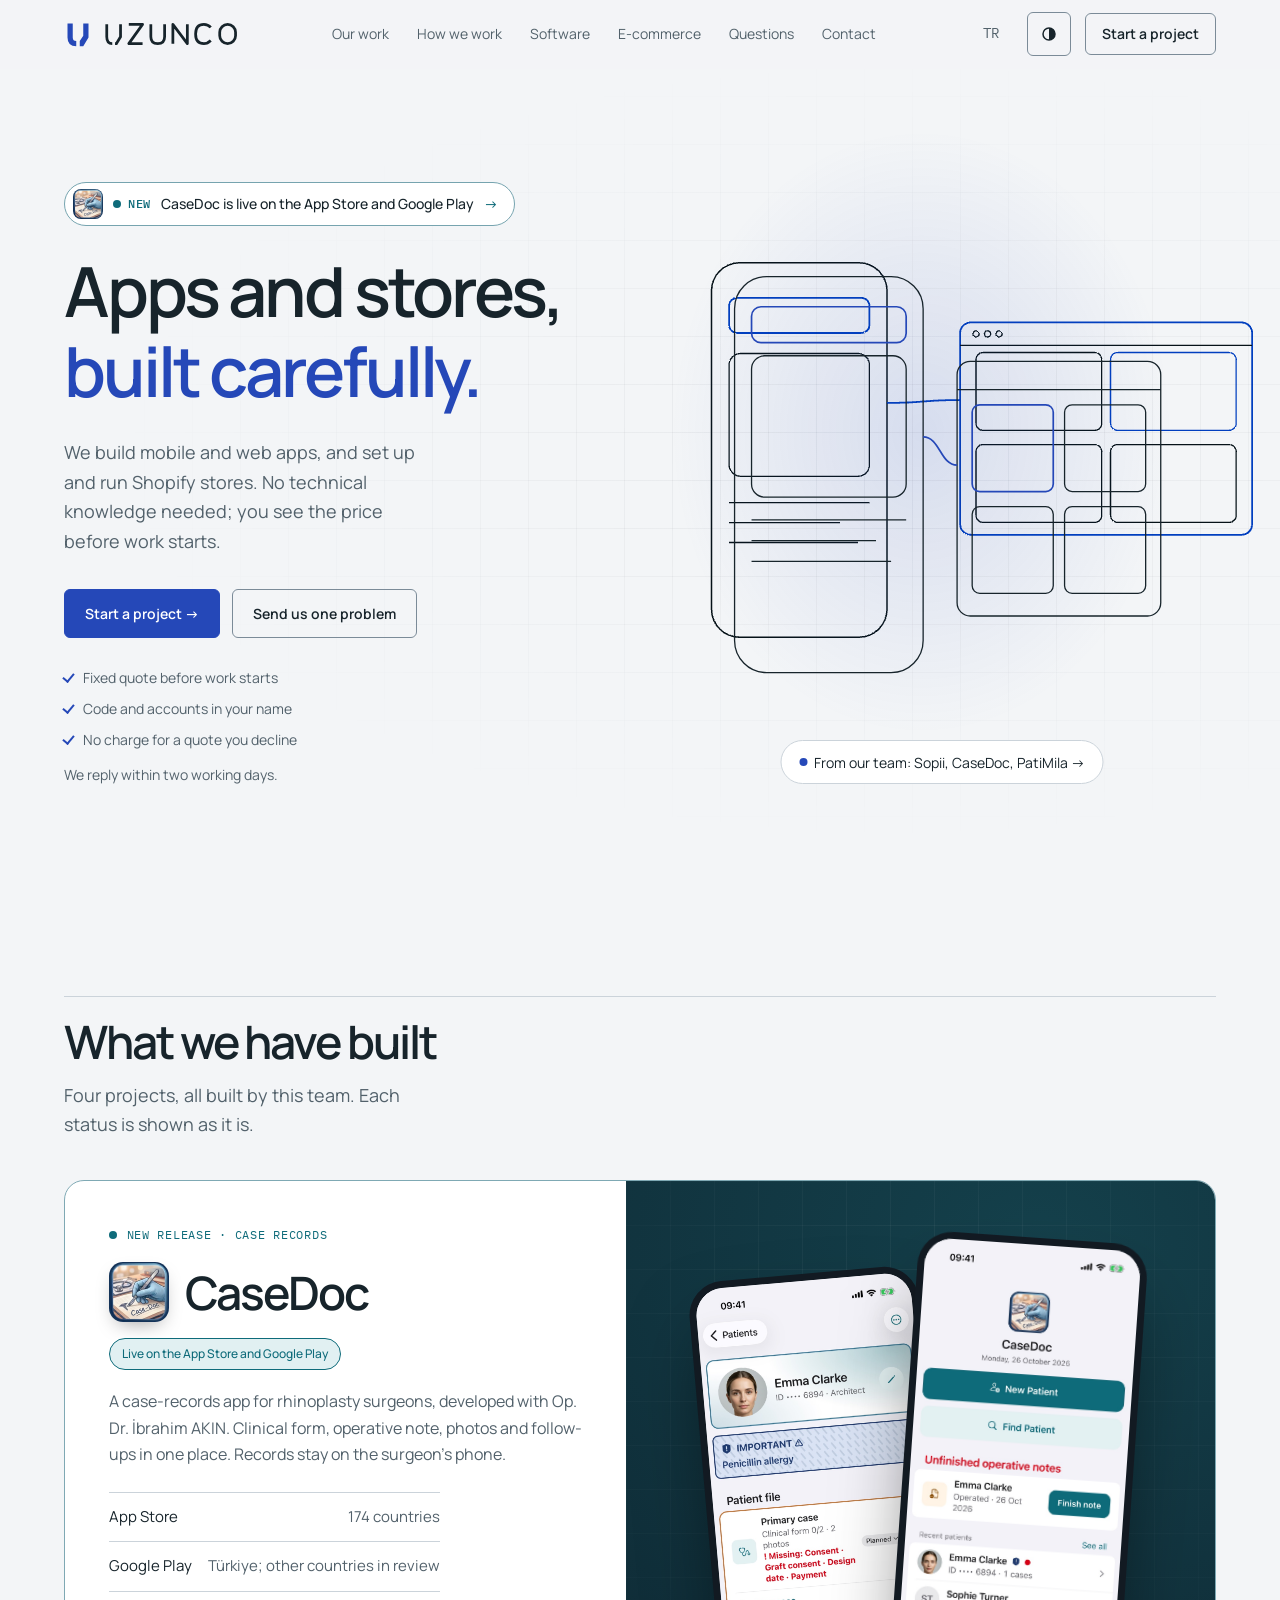
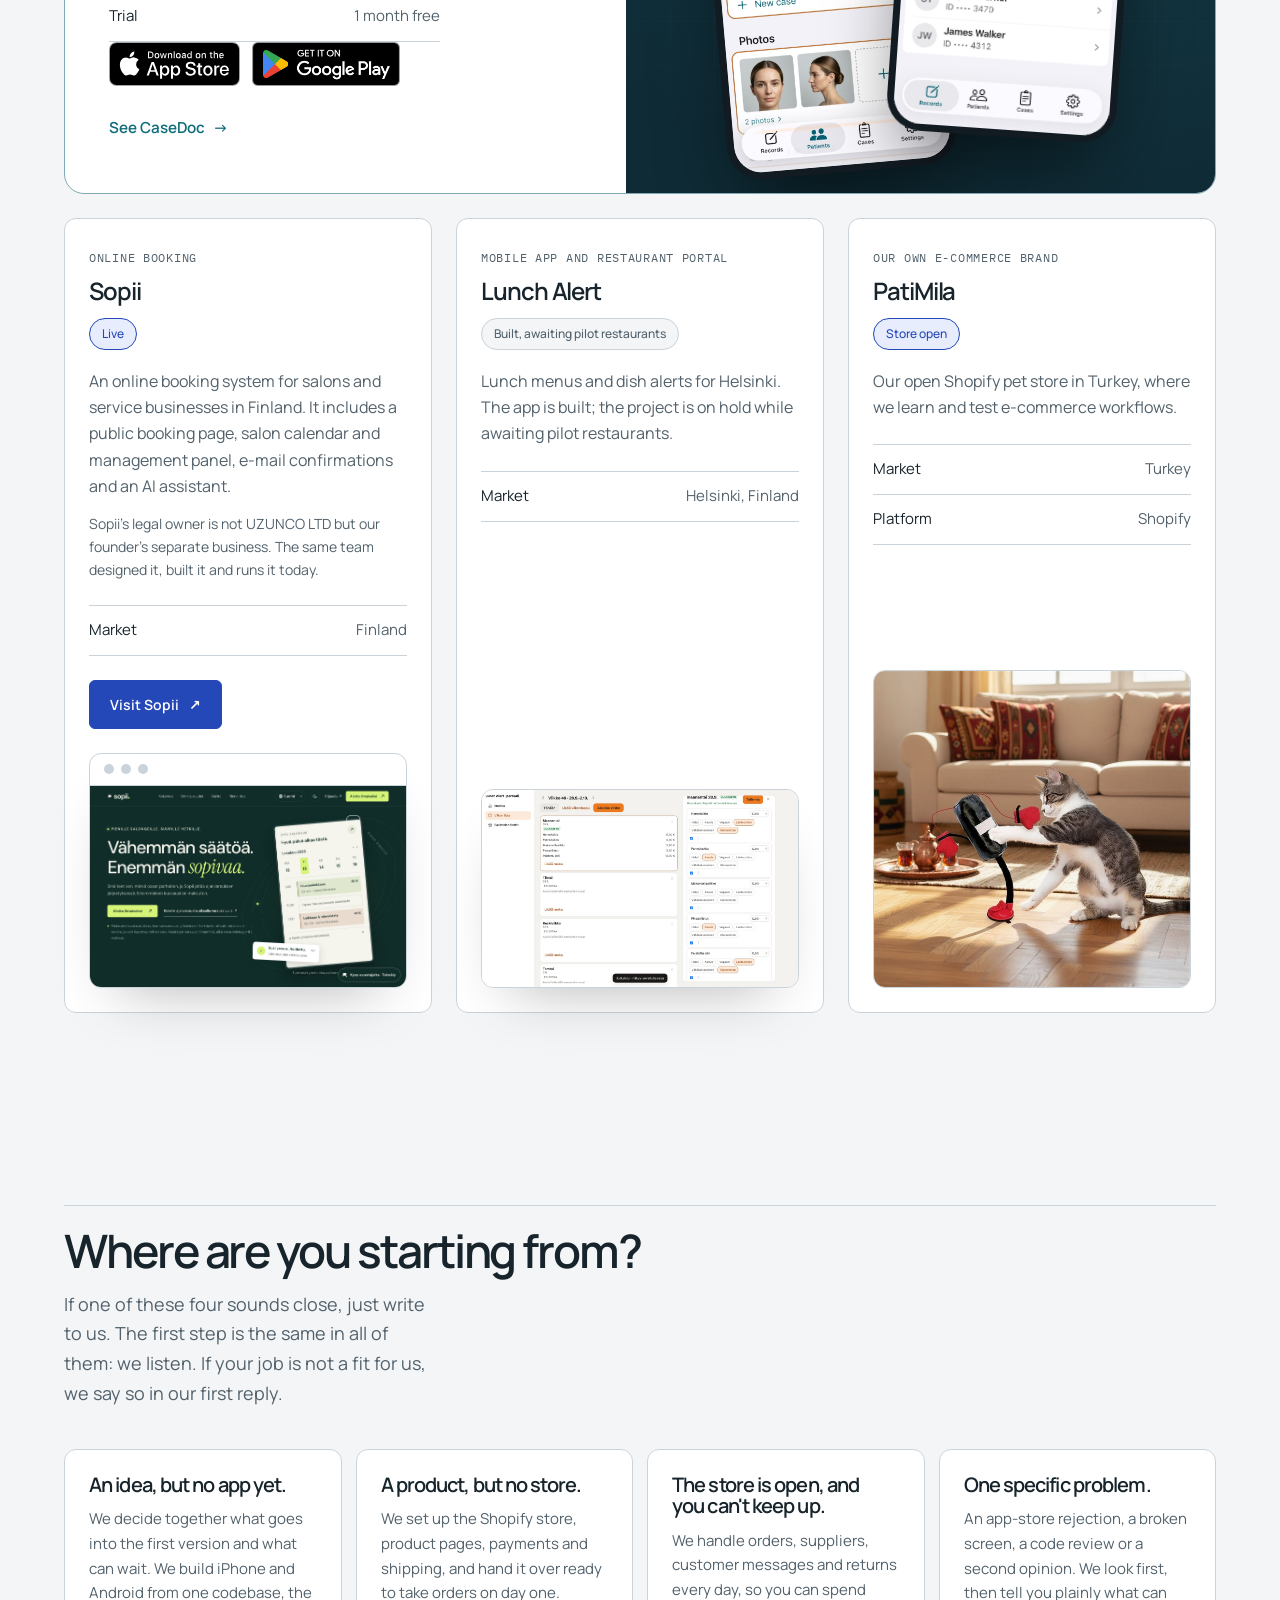
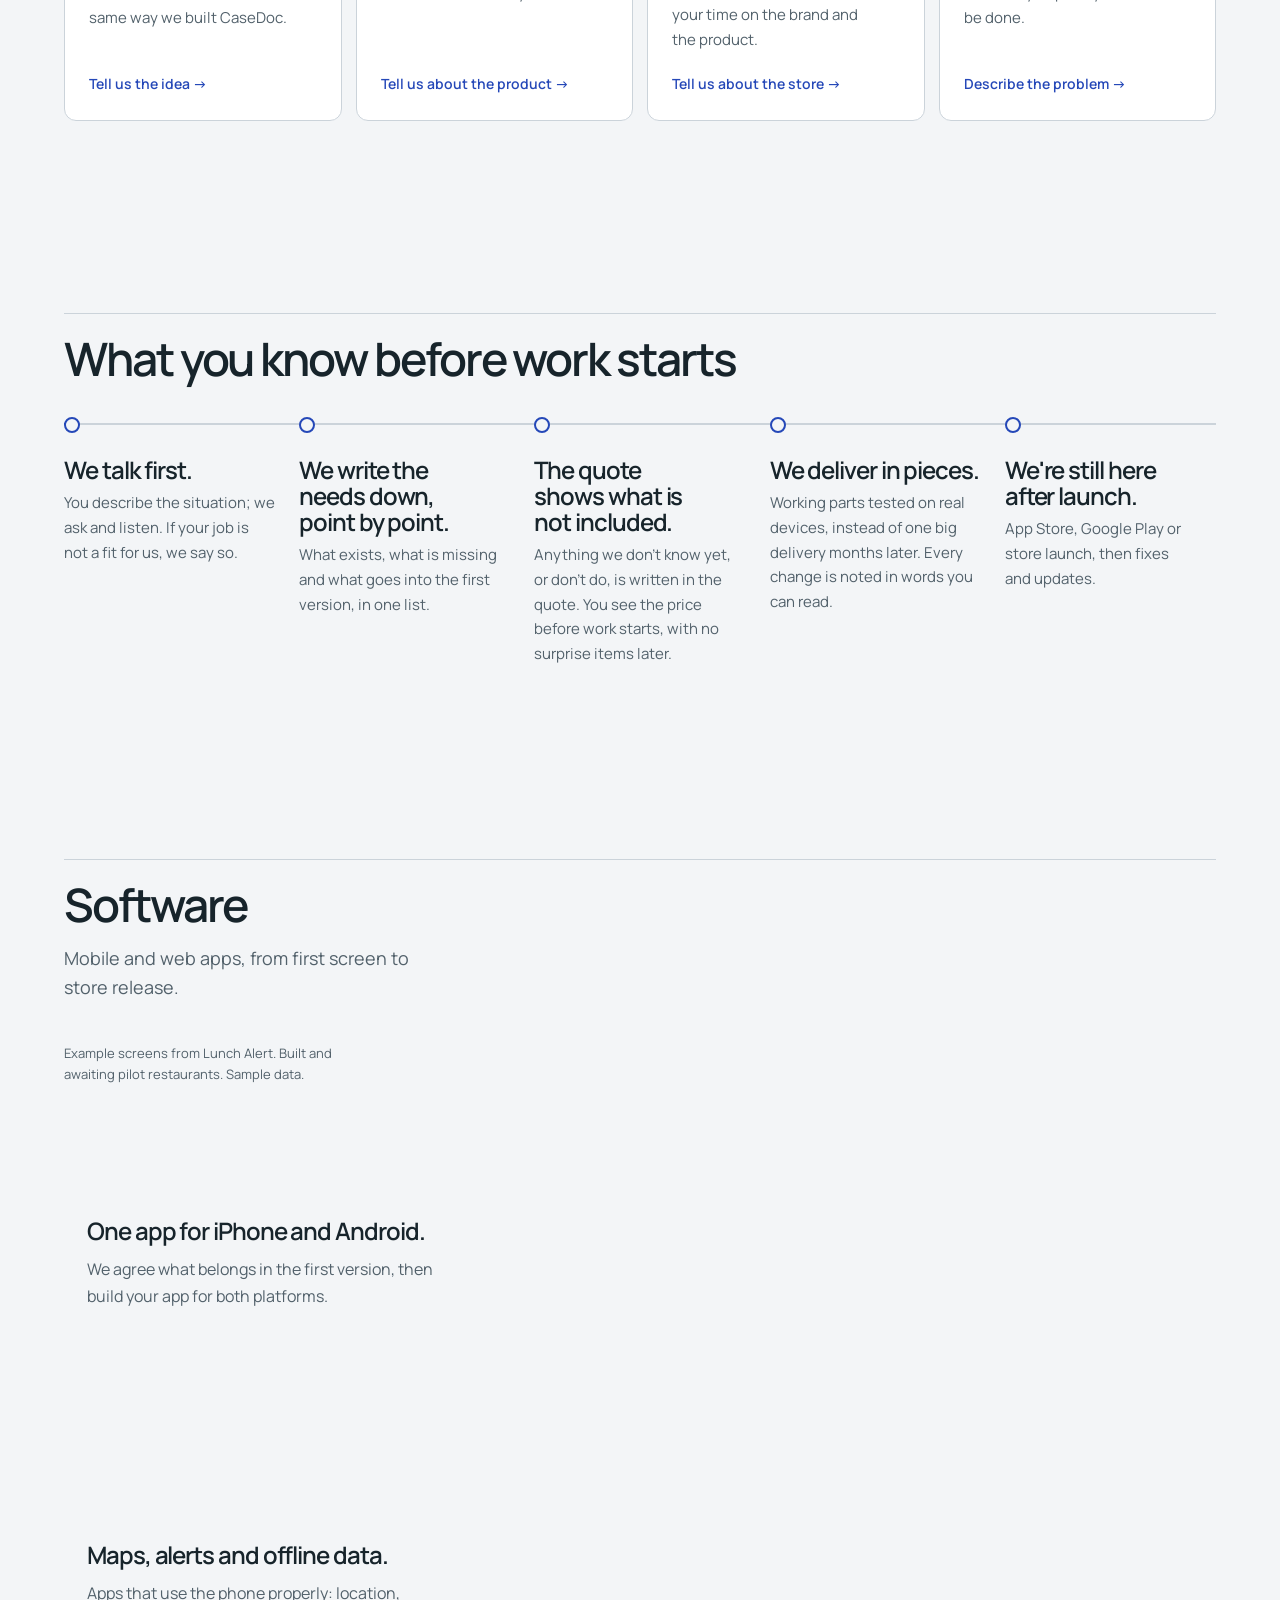
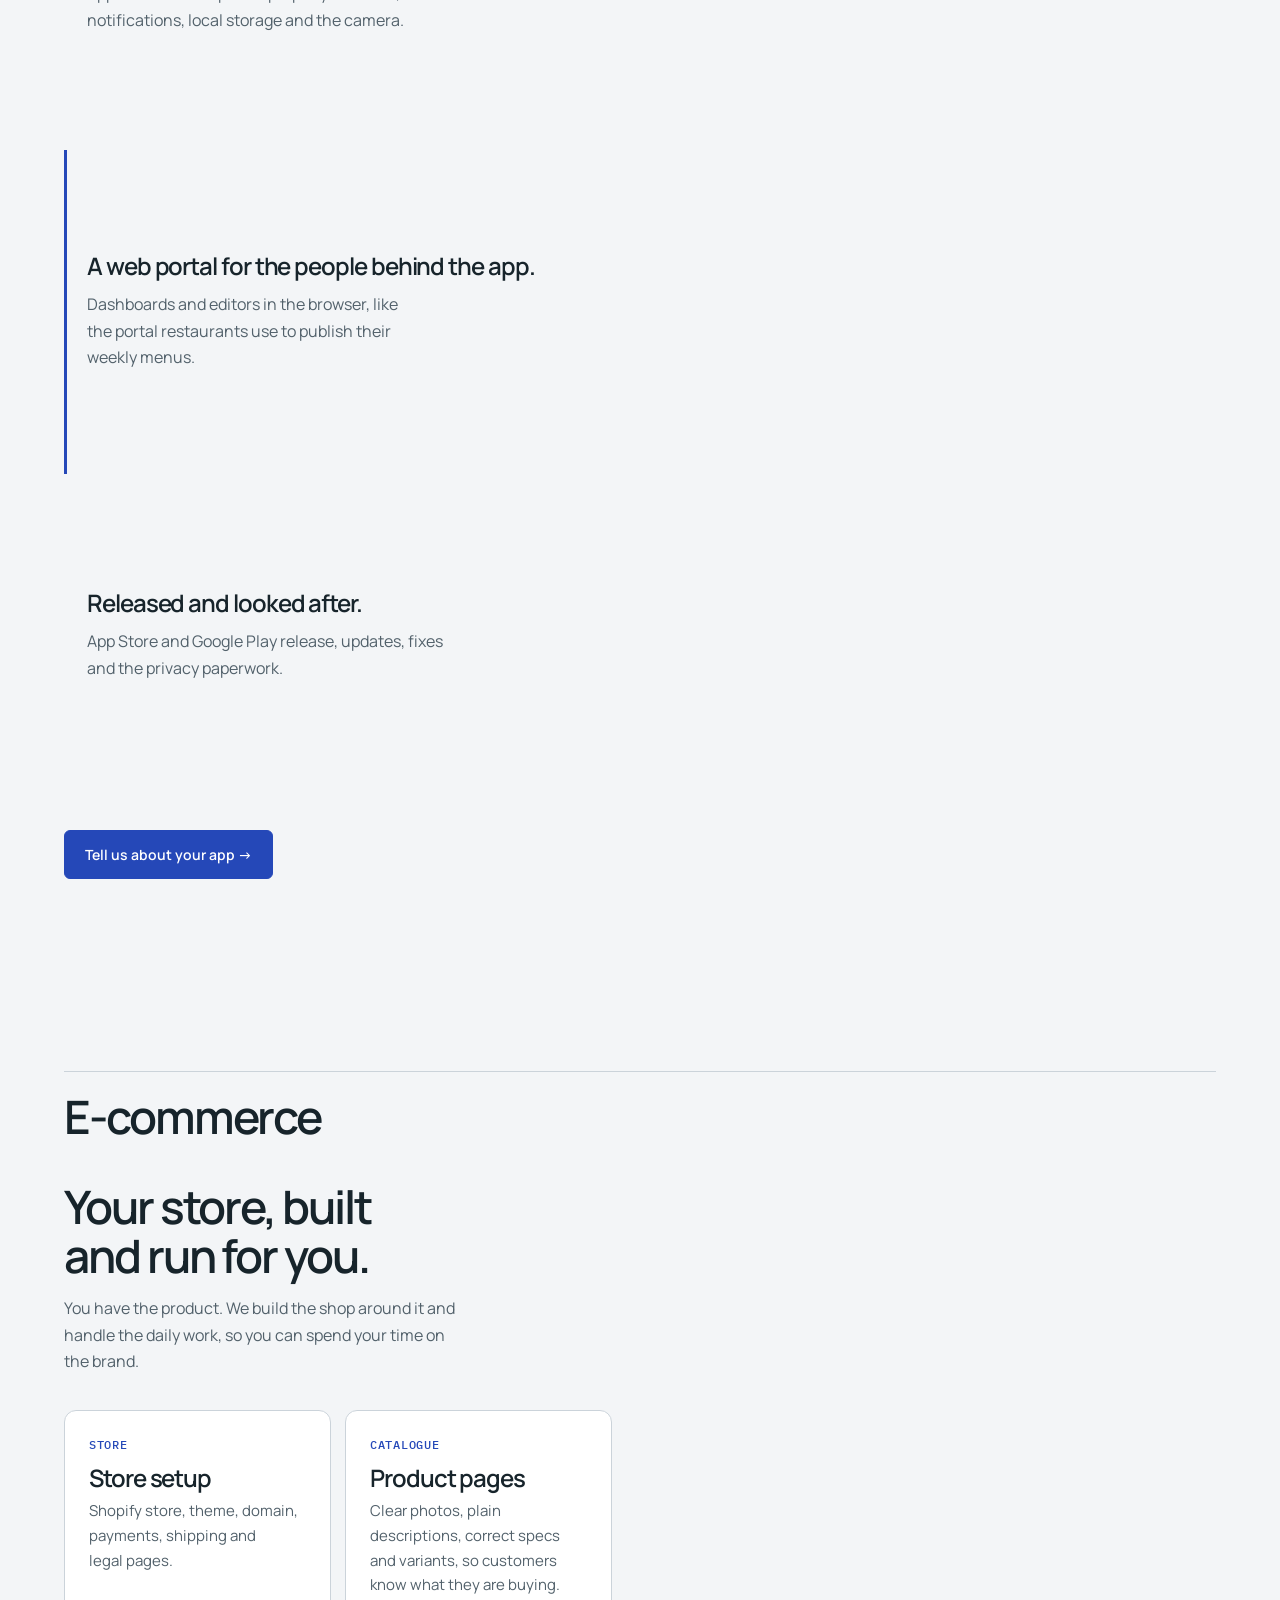
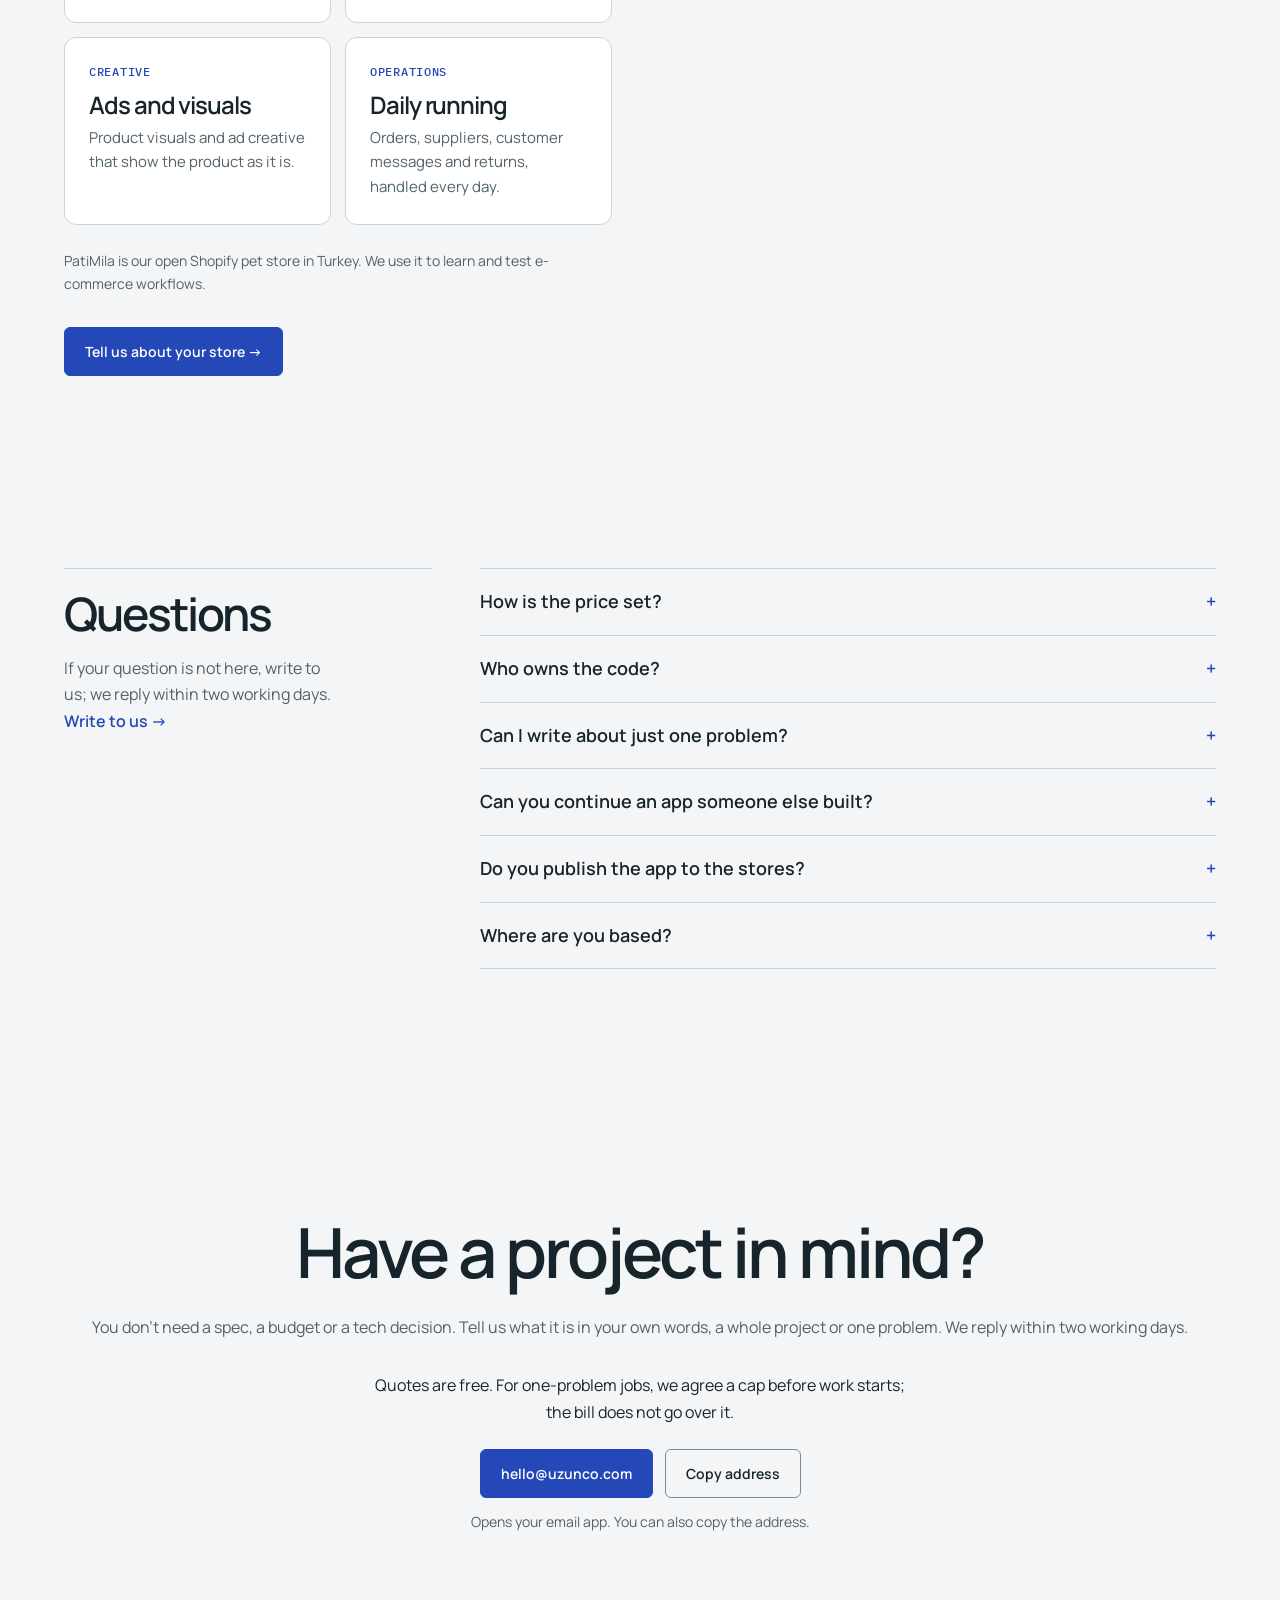
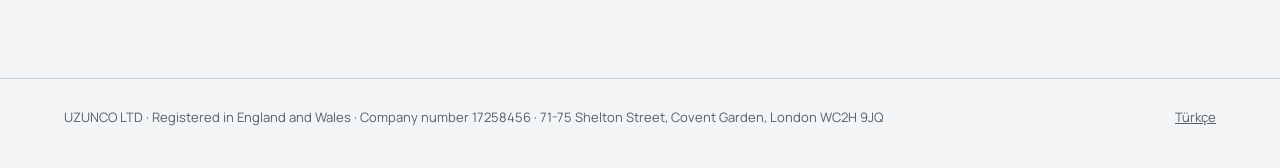
==== commit c2b069b1: "Deploy uzunco-web 4dab98d" ====
--- a/index.html
+++ b/index.html
@@ -24,11 +24,11 @@
     <link rel="preconnect" href="https://fonts.googleapis.com" />
     <link rel="preconnect" href="https://fonts.gstatic.com" crossorigin />
     <link href="https://fonts.googleapis.com/css2?family=IBM+Plex+Mono:wght@400;500&amp;family=Manrope:wght@400;500;600;700&amp;display=swap" rel="stylesheet" />
-    <script type="module" crossorigin src="/assets/index-t_7LSr_I.js"></script>
-    <link rel="stylesheet" crossorigin href="/assets/index-BCKcacjn.css">
+    <script type="module" crossorigin src="/assets/index-C9JHypR6.js"></script>
+    <link rel="stylesheet" crossorigin href="/assets/index-D5ZcDxis.css">
   </head>
   <body>
-    <div id="root"><link rel="preload" as="image" href="/img/today.jpg"/><a class="skip" href="#main">Skip to content</a><header class="nav"><div class="wrap nav-in"><a class="logo" href="/" aria-label="UZUNCO"><svg class="logo-mark" viewBox="0 0 64 64" width="28" height="28" aria-hidden="true" focusable="false"><path fill="currentColor" d="M8 8H20V40Q20 48 28 48V60Q8 60 8 40ZM44 8H56V40L44 60H36V48L44 36Z"></path></svg><svg class="logo-word" viewBox="0 0 392 80" width="135" height="28" aria-hidden="true" focusable="false"><path d="M8 12V48Q8 68 24 68M32 68H36L48 48V12" fill="none" stroke="currentColor" stroke-width="8" stroke-linejoin="miter"></path><g fill="none" stroke="currentColor" stroke-width="8" stroke-linejoin="round"><path d="M72 12H112L72 68H112M136 12V48Q136 68 156 68Q176 68 176 48V12M200 68V12L242 68V12M310 21C304 14 298 12 290 12C274 12 266 23 266 40S274 68 290 68C298 68 304 65 310 59"></path><rect x="336" y="12" width="46" height="56" rx="23"></rect></g></svg></a><nav aria-label="Menu"><ul class="nav-links"><li><a href="#work">Our work</a></li><li><a href="#process">How we work</a></li><li><a href="#software">Software</a></li><li><a href="#commerce">E-commerce</a></li><li><a href="#faq">Questions</a></li><li><a href="#contact">Contact</a></li></ul></nav><div class="nav-right"><a class="lang" href="/tr/" hrefLang="tr" aria-label="Türkçe">TR</a><button class="theme-toggle" type="button" aria-label="Switch theme" title="Switch theme"><svg viewBox="0 0 24 24" width="18" height="18" aria-hidden="true" focusable="false"><circle cx="12" cy="12" r="8" fill="none" stroke="currentColor" stroke-width="2"></circle><path d="M12 4a8 8 0 0 1 0 16Z" fill="currentColor"></path></svg></button><a class="btn sm ghost" href="mailto:hello@uzunco.com?subject=Project%20enquiry">Start a project</a><details class="menu"><summary>Menu</summary><ul><li><a href="#work">Our work</a></li><li><a href="#process">How we work</a></li><li><a href="#software">Software</a></li><li><a href="#commerce">E-commerce</a></li><li><a href="#faq">Questions</a></li><li><a href="#contact">Contact</a></li></ul></details></div></div></header><main id="main"><section class="hero-bleed" id="top" data-scene="hero"><div class="wrap scene hero"><div><h1><span class="ln"><span data-reveal="true" style="transform:translateY(105%)">Apps and stores,</span></span><span class="ln"><span data-reveal="true" class="serif" style="transform:translateY(105%)">built carefully.</span></span></h1><div data-reveal="true" style="opacity:0"><p class="lede">We build mobile and web apps, and set up and run Shopify stores. No technical knowledge needed; you see the price before work starts.</p><div class="ctas"><a class="btn" href="mailto:hello@uzunco.com?subject=Project%20enquiry">Start a project<!-- --> →</a><a class="btn ghost" href="mailto:hello@uzunco.com?subject=Problem%3A%20">Send us one problem</a></div><ul class="proof"><li>Fixed quote before work starts</li><li>Code and accounts in your name</li><li>No charge for a quote you decline</li></ul><p class="hero-note">We reply within two working days.</p></div></div><div class="stage"><svg class="blueprint fallback" viewBox="0 0 520 560" aria-hidden="true"><rect class="s" x="40" y="60" width="200" height="420" rx="34"></rect><rect class="s t" x="58" y="92" width="164" height="38" rx="10"></rect><rect class="s" x="58" y="144" width="164" height="150" rx="14"></rect><line class="s" x1="58" y1="318" x2="222" y2="318"></line><line class="s" x1="58" y1="340" x2="190" y2="340"></line><line class="s" x1="58" y1="362" x2="206" y2="362"></line><rect class="s" x="276" y="150" width="216" height="270" rx="14"></rect><line class="s" x1="276" y1="180" x2="492" y2="180"></line><rect class="s w" x="292" y="196" width="86" height="92" rx="8"></rect><rect class="s" x="390" y="196" width="86" height="92" rx="8"></rect><rect class="s" x="292" y="304" width="86" height="92" rx="8"></rect><rect class="s" x="390" y="304" width="86" height="92" rx="8"></rect><path class="s t" d="M240 230 C 258 230, 258 260, 276 260"></path></svg><a class="hero-proof" href="#work">From our team: Sopii, CaseDoc, PatiMila →</a></div></div></section><section id="start" class="wrap" data-scene="start"><div class="section-head" data-reveal="true" style="opacity:0;transform:translateY(12px)"><h2>Where are you starting from?</h2><p>If one of these four sounds close, just write to us. The first step is the same in all of them: we listen. If your job is not a fit for us, we say so in our first reply.</p></div><div class="cards start"><article class="card" data-reveal="true" style="opacity:0;transform:translateY(12px)"><h3>An idea, but no app yet.</h3><p>We decide together what goes into the first version and what can wait. We build iPhone and Android from one codebase, the same way we built CaseDoc.</p><a class="card-link" href="mailto:hello@uzunco.com?subject=Idea%3A%20">Tell us the idea<!-- --> <span aria-hidden="true">→</span></a></article><article class="card" data-reveal="true" style="opacity:0;transform:translateY(12px)"><h3>A product, but no store.</h3><p>We set up the Shopify store, product pages, payments and shipping, and hand it over ready to take orders on day one.</p><a class="card-link" href="mailto:hello@uzunco.com?subject=Product%3A%20">Tell us about the product<!-- --> <span aria-hidden="true">→</span></a></article><article class="card" data-reveal="true" style="opacity:0;transform:translateY(12px)"><h3>The store is open, and you can&#x27;t keep up.</h3><p>We handle orders, suppliers, customer messages and returns every day, so you can spend your time on the brand and the product.</p><a class="card-link" href="mailto:hello@uzunco.com?subject=Store%3A%20">Tell us about the store<!-- --> <span aria-hidden="true">→</span></a></article><article class="card" data-reveal="true" style="opacity:0;transform:translateY(12px)"><h3>One specific problem.</h3><p>An app-store rejection, a broken screen, a code review or a second opinion. We look first, then tell you plainly what can be done.</p><a class="card-link" href="mailto:hello@uzunco.com?subject=Problem%3A%20">Describe the problem<!-- --> <span aria-hidden="true">→</span></a></article></div></section><section class="wrap" data-scene="product" id="work"><div class="section-head" data-reveal="true" style="opacity:0;transform:translateY(12px)"><h2>What we have built</h2><p>Four projects, all built by this team. Each status is shown as it is.</p></div><div class="cards products"><article class="card product-card product-featured" data-reveal="true" style="opacity:0;transform:translateY(12px)"><div class="product-copy"><span class="label">Online booking</span><h3>Sopii</h3><span class="product-status" data-status="live">Live</span><p class="desc">An online booking system for salons and service businesses in Finland. It includes a public booking page, salon calendar and management panel, e-mail confirmations and an AI assistant.</p><p class="note">Sopii&#x27;s legal owner is not UZUNCO LTD but our founder&#x27;s separate business. The same team designed it, built it and runs it today.</p><ul class="facts"><li>Market<!-- --> <span>Finland</span></li></ul><a class="btn" href="https://sopii.fi" target="_blank" rel="noopener noreferrer">Visit Sopii<!-- --> <span aria-hidden="true">↗</span></a></div><div class="browser"><div class="bar" aria-hidden="true"><i></i><i></i><i></i></div><img src="/img/sopii.jpg" alt="Sopii home page" width="1350" height="860" loading="lazy" decoding="async"/></div></article><article class="card product-card" data-reveal="true" style="opacity:0;transform:translateY(12px)"><div class="product-copy"><span class="label">Case records</span><h3>CaseDoc</h3><span class="product-status" data-status="testing">On TestFlight; coming to the App Store and Google Play</span><p class="desc">A case records app for rhinoplasty surgeons, developed with Op. Dr. İbrahim AKIN. Records stay on the device.</p><ul class="facts"><li>Currently<!-- --> <span>TestFlight</span></li><li>Planned stores<!-- --> <span>App Store · Google Play</span></li></ul></div><div class="phone"><div class="screen"><img src="/img/casedoc.jpg" alt="CaseDoc case list with sample data" width="640" height="1390" loading="lazy" decoding="async"/></div></div></article><article class="card product-card" data-reveal="true" style="opacity:0;transform:translateY(12px)"><div class="product-copy"><span class="label">Mobile app and restaurant portal</span><h3>Lunch Alert</h3><span class="product-status" data-status="paused">Built, awaiting pilot restaurants</span><p class="desc">Lunch menus and dish alerts for Helsinki. The app is built; the project is on hold while awaiting pilot restaurants.</p><ul class="facts"><li>Market<!-- --> <span>Helsinki, Finland</span></li></ul></div><div class="browser portal"><img src="/img/portal.jpg" alt="Lunch Alert restaurant portal, publishing the weekly menu" width="1200" height="750" loading="lazy" decoding="async"/></div></article><article class="card product-card" data-reveal="true" style="opacity:0;transform:translateY(12px)"><div class="product-copy"><span class="label">Our own e-commerce brand</span><h3>PatiMila</h3><span class="product-status" data-status="live">Store open</span><p class="desc">Our open Shopify pet store in Turkey, where we learn and test e-commerce workflows.</p><ul class="facts"><li>Market<!-- --> <span>Turkey</span></li><li>Platform<!-- --> <span>Shopify</span></li></ul></div><figure class="product-media"><img src="/img/patimila.jpg" alt="A tabby cat hitting the PatiMila boxing toy" width="1200" height="1200" loading="lazy" decoding="async"/></figure></article></div></section><section id="process" class="wrap"><div class="section-head" data-reveal="true" style="opacity:0;transform:translateY(12px)"><h2>What you know before work starts</h2></div><div class="process-wrap"><div class="rail" aria-hidden="true"><span style="transform:scaleX(0)"></span></div><ol class="process"><li data-reveal="true" style="opacity:0;transform:translateY(12px)"><h4>We talk first.</h4><p>You describe the situation; we ask and listen. If your job is not a fit for us, we say so.</p></li><li data-reveal="true" style="opacity:0;transform:translateY(12px)"><h4>We write the needs down, point by point.</h4><p>What exists, what is missing and what goes into the first version, in one list.</p></li><li data-reveal="true" style="opacity:0;transform:translateY(12px)"><h4>The quote shows what is not included.</h4><p>Anything we don&#x27;t know yet, or don&#x27;t do, is written in the quote. You see the price before work starts, with no surprise items later.</p></li><li data-reveal="true" style="opacity:0;transform:translateY(12px)"><h4>We deliver in pieces.</h4><p>Working parts tested on real devices, instead of one big delivery months later. Every change is noted in words you can read.</p></li><li data-reveal="true" style="opacity:0;transform:translateY(12px)"><h4>We&#x27;re still here after launch.</h4><p>App Store, Google Play or store launch, then fixes and updates.</p></li></ol></div></section><section id="software" class="software" data-scene="software"><div class="wrap"><div class="section-head" data-reveal="true" style="opacity:0;transform:translateY(12px)"><h2>Software</h2><p>Mobile and web apps, from first screen to store release.</p></div><div class="scene"><div class="steps"><p class="caption caption-steps">Example screens from Lunch Alert. Built and awaiting pilot restaurants. Sample data.</p><div class="step on" data-i="0"><h3>One app for iPhone and Android.</h3><p>We agree what belongs in the first version, then build your app for both platforms.</p></div><div class="step" data-i="1"><h3>Maps, alerts and offline data.</h3><p>Apps that use the phone properly: location, notifications, local storage and the camera.</p></div><div class="step" data-i="2"><h3>A web portal for the people behind the app.</h3><p>Dashboards and editors in the browser, like the portal restaurants use to publish their weekly menus.</p></div><div class="step" data-i="3"><h3>Released and looked after.</h3><p>App Store and Google Play release, updates, fixes and the privacy paperwork.</p></div></div><div class="stage"><div class="gallery"><div class="phone"><div class="screen"><img src="/img/today.jpg" alt="Lunch Alert, today&#x27;s lunches" class="on" width="540" height="1200" loading="lazy" decoding="async"/></div></div><div class="phone"><div class="screen"><img src="/img/map.jpg" alt="Lunch Alert, map of nearby restaurants" class="on" width="540" height="1200" loading="lazy" decoding="async"/></div></div></div><div class="stage-col fallback"><div class="phone"><div class="screen"><img src="/img/today.jpg" alt="Lunch Alert, today&#x27;s lunches" class="on" width="540" height="1200" loading="eager" decoding="async"/><img src="/img/map.jpg" alt="Lunch Alert, map of nearby restaurants" class="" width="540" height="1200" loading="lazy" decoding="async"/><img src="/img/detail.jpg" alt="Lunch Alert, restaurant menu" class="" width="540" height="1200" loading="lazy" decoding="async"/><img src="/img/alerts.jpg" alt="Lunch Alert, dish alerts" class="" width="540" height="1200" loading="lazy" decoding="async"/></div></div></div><p class="caption">Example screens from Lunch Alert. Built and awaiting pilot restaurants. Sample data.</p></div></div><a class="btn service-cta" href="mailto:hello@uzunco.com?subject=App%20enquiry">Tell us about your app →</a></div></section><section id="commerce" class="commerce" data-scene="commerce"><div class="wrap"><div class="section-head" data-reveal="true" style="opacity:0;transform:translateY(12px)"><h2>E-commerce</h2></div><div class="scene"><div><div data-reveal="true" style="opacity:0;transform:translateY(12px)"><h3 class="big">Your store, built and run for you.</h3><p class="intro">You have the product. We build the shop around it and handle the daily work, so you can spend your time on the brand.</p></div><div class="cards"><article class="card" data-reveal="true" style="opacity:0;transform:translateY(12px)"><span class="k">Store</span><h4>Store setup</h4><p>Shopify store, theme, domain, payments, shipping and legal pages.</p></article><article class="card" data-reveal="true" style="opacity:0;transform:translateY(12px)"><span class="k">Catalogue</span><h4>Product pages</h4><p>Clear photos, plain descriptions, correct specs and variants, so customers know what they are buying.</p></article><article class="card" data-reveal="true" style="opacity:0;transform:translateY(12px)"><span class="k">Creative</span><h4>Ads and visuals</h4><p>Product visuals and ad creative that show the product as it is.</p></article><article class="card" data-reveal="true" style="opacity:0;transform:translateY(12px)"><span class="k">Operations</span><h4>Daily running</h4><p>Orders, suppliers, customer messages and returns, handled every day.</p></article></div><p class="own">PatiMila is our open Shopify pet store in Turkey. We use it to learn and test e-commerce workflows.</p><a class="btn service-cta" href="mailto:hello@uzunco.com?subject=Store%20enquiry">Tell us about your store →</a></div><div class="stage" aria-hidden="true"><svg class="blueprint fallback" viewBox="0 0 420 320"><rect class="s w" x="10" y="10" width="400" height="300" rx="14"></rect><line class="s" x1="10" y1="44" x2="410" y2="44"></line><rect class="s" x="30" y="62" width="170" height="104" rx="8"></rect><rect class="s w" x="220" y="62" width="170" height="104" rx="8"></rect><rect class="s" x="30" y="184" width="170" height="104" rx="8"></rect><rect class="s" x="220" y="184" width="170" height="104" rx="8"></rect></svg></div></div></div></section><section id="faq" class="wrap"><div class="faq-grid"><div data-reveal="true" style="opacity:0;transform:translateY(12px)"><div class="section-head"><h2>Questions</h2></div><p class="faq-exit">If your question is not here, write to us; we reply within two working days.<!-- --> <a href="mailto:hello@uzunco.com?subject=Question%3A%20">Write to us →</a></p></div><div class="faq" data-reveal="true" style="opacity:0;transform:translateY(12px)"><details><summary>How is the price set?</summary><p>After we write the needs down point by point, we give a fixed quote that lists what is included. You see the price before work starts. For one-problem jobs, we give you a cap before we start, and the bill does not go over it. Quotes are free: we don&#x27;t charge for a quote you don&#x27;t accept.</p></details><details><summary>Who owns the code?</summary><p>The code and the accounts (App Store, Google Play, Shopify) for work we do for you are in your name.</p></details><details><summary>Can I write about just one problem?</summary><p>Yes. A store rejection, a single bug or a second opinion is a job type of its own for us.</p></details><details><summary>Can you continue an app someone else built?</summary><p>Yes. We review the code first and tell you what state it is in and what to do first.</p></details><details><summary>Do you publish the app to the stores?</summary><p>Yes. App Store and Google Play submission, privacy forms and the review process are on us.</p></details><details><summary>Do you use AI?</summary><p>Yes, and we say so. A person approves every change, and your customers&#x27; data does not go into AI tools without your permission.</p></details><details><summary>Where are you based?</summary><p>UZUNCO LTD is registered in England and Wales. We work remotely, in Turkish and English.</p></details></div></div></section><section id="contact" class="wrap contact"><h2 data-reveal="true" style="opacity:0;transform:translateY(12px)">Have a project<!-- --> <span class="serif">in mind?</span></h2><p data-reveal="true" style="opacity:0;transform:translateY(12px)">You don&#x27;t need a spec, a budget or a tech decision. Tell us what it is in your own words, a whole project or one problem. We reply within two working days.</p><p class="contact-reassurance" data-reveal="true" style="opacity:0;transform:translateY(12px)">Quotes are free. For one-problem jobs, we agree a cap before work starts; the bill does not go over it.</p><div class="row" data-reveal="true" style="opacity:0;transform:translateY(12px)"><a class="btn" href="mailto:hello@uzunco.com?subject=Project%20enquiry">hello@uzunco.com</a><button class="btn ghost" type="button">Copy address</button></div><p class="email-hint">Opens your email app. You can also copy the address.</p><p class="copy-status" role="status"></p></section></main><footer><div class="wrap"><address>UZUNCO LTD<!-- --> · <!-- -->Registered in England and Wales<!-- --> · <!-- -->Company number<!-- --> <!-- -->17258456<!-- --> · <!-- -->71-75 Shelton Street, Covent Garden, London WC2H 9JQ</address><a href="/tr/" hrefLang="tr" lang="tr">Türkçe</a></div></footer></div>
+    <div id="root"><link rel="preload" as="image" href="/img/casedoc/icon.png"/><link rel="preload" as="image" href="/img/casedoc/badges/apple-black-en.svg"/><link rel="preload" as="image" href="/img/casedoc/badges/gp-en-trim.png"/><link rel="preload" as="image" href="/img/today.jpg"/><a class="skip" href="#main">Skip to content</a><header class="nav"><div class="wrap nav-in"><a class="logo" href="/" aria-label="UZUNCO"><svg class="logo-mark" viewBox="0 0 64 64" width="28" height="28" aria-hidden="true" focusable="false"><path fill="currentColor" d="M8 8H20V40Q20 48 28 48V60Q8 60 8 40ZM44 8H56V40L44 60H36V48L44 36Z"></path></svg><svg class="logo-word" viewBox="0 0 392 80" width="135" height="28" aria-hidden="true" focusable="false"><path d="M8 12V48Q8 68 24 68M32 68H36L48 48V12" fill="none" stroke="currentColor" stroke-width="8" stroke-linejoin="miter"></path><g fill="none" stroke="currentColor" stroke-width="8" stroke-linejoin="round"><path d="M72 12H112L72 68H112M136 12V48Q136 68 156 68Q176 68 176 48V12M200 68V12L242 68V12M310 21C304 14 298 12 290 12C274 12 266 23 266 40S274 68 290 68C298 68 304 65 310 59"></path><rect x="336" y="12" width="46" height="56" rx="23"></rect></g></svg></a><nav aria-label="Menu"><ul class="nav-links"><li><a href="#work">Our work</a></li><li><a href="#process">How we work</a></li><li><a href="#software">Software</a></li><li><a href="#commerce">E-commerce</a></li><li><a href="#faq">Questions</a></li><li><a href="#contact">Contact</a></li></ul></nav><div class="nav-right"><a class="lang" href="/tr/" hrefLang="tr" aria-label="Türkçe">TR</a><button class="theme-toggle" type="button" aria-label="Switch theme" title="Switch theme"><svg viewBox="0 0 24 24" width="18" height="18" aria-hidden="true" focusable="false"><circle cx="12" cy="12" r="8" fill="none" stroke="currentColor" stroke-width="2"></circle><path d="M12 4a8 8 0 0 1 0 16Z" fill="currentColor"></path></svg></button><a class="btn sm ghost" href="mailto:hello@uzunco.com?subject=Project%20enquiry">Start a project</a><details class="menu"><summary>Menu</summary><ul><li><a href="#work">Our work</a></li><li><a href="#process">How we work</a></li><li><a href="#software">Software</a></li><li><a href="#commerce">E-commerce</a></li><li><a href="#faq">Questions</a></li><li><a href="#contact">Contact</a></li></ul></details></div></div></header><main id="main"><section class="hero-bleed" id="top" data-scene="hero"><div class="wrap scene hero"><div><a class="release-pill cd" href="/casedoc/" style="opacity:0;transform:translateY(8px)"><img src="/img/casedoc/icon.png" alt="" width="22" height="22"/><b><span class="dot" aria-hidden="true"></span>New</b>CaseDoc is live on the App Store and Google Play<span class="arrow" aria-hidden="true">→</span></a><h1><span class="ln"><span data-reveal="true" style="transform:translateY(105%)">Apps and stores,</span></span><span class="ln"><span data-reveal="true" class="serif" style="transform:translateY(105%)">built carefully.</span></span></h1><div data-reveal="true" style="opacity:0"><p class="lede">We build mobile and web apps, and set up and run Shopify stores. No technical knowledge needed; you see the price before work starts.</p><div class="ctas"><a class="btn" href="mailto:hello@uzunco.com?subject=Project%20enquiry">Start a project<!-- --> →</a><a class="btn ghost" href="mailto:hello@uzunco.com?subject=Problem%3A%20">Send us one problem</a></div><ul class="proof"><li>Fixed quote before work starts</li><li>Code and accounts in your name</li><li>No charge for a quote you decline</li></ul><p class="hero-note">We reply within two working days.</p></div></div><div class="stage"><svg class="blueprint fallback" viewBox="0 0 520 560" aria-hidden="true"><rect class="s" x="40" y="60" width="200" height="420" rx="34"></rect><rect class="s t" x="58" y="92" width="164" height="38" rx="10"></rect><rect class="s" x="58" y="144" width="164" height="150" rx="14"></rect><line class="s" x1="58" y1="318" x2="222" y2="318"></line><line class="s" x1="58" y1="340" x2="190" y2="340"></line><line class="s" x1="58" y1="362" x2="206" y2="362"></line><rect class="s" x="276" y="150" width="216" height="270" rx="14"></rect><line class="s" x1="276" y1="180" x2="492" y2="180"></line><rect class="s w" x="292" y="196" width="86" height="92" rx="8"></rect><rect class="s" x="390" y="196" width="86" height="92" rx="8"></rect><rect class="s" x="292" y="304" width="86" height="92" rx="8"></rect><rect class="s" x="390" y="304" width="86" height="92" rx="8"></rect><path class="s t" d="M240 230 C 258 230, 258 260, 276 260"></path></svg><a class="hero-proof" href="#work">From our team: Sopii, CaseDoc, PatiMila →</a></div></div></section><section class="wrap" data-scene="product" id="work"><div class="section-head" data-reveal="true" style="opacity:0;transform:translateY(12px)"><h2>What we have built</h2><p>Four projects, all built by this team. Each status is shown as it is.</p></div><div class="cards products"><article class="card release cd" data-reveal="true" style="opacity:0;transform:translateY(12px)"><div class="release-copy"><span class="label"><span class="dot" aria-hidden="true"></span>New release · Case records</span><div class="release-title"><img src="/img/casedoc/icon.png" alt="" width="56" height="56"/><h3>CaseDoc</h3></div><span class="product-status" data-status="live">Live on the App Store and Google Play</span><p class="desc">A case-records app for rhinoplasty surgeons, developed with Op. Dr. İbrahim AKIN. Clinical form, operative note, photos and follow-ups in one place. Records stay on the surgeon’s phone.</p><ul class="facts"><li>App Store<!-- --> <span>174 countries</span></li><li>Google Play<!-- --> <span>Türkiye; other countries in review</span></li><li>Trial<!-- --> <span>1 month free</span></li></ul><div class="badges"><a href="https://apps.apple.com/app/id6816522271" target="_blank" rel="noopener noreferrer"><img src="/img/casedoc/badges/apple-black-en.svg" alt="Download on the App Store" height="44"/></a><a href="https://play.google.com/store/apps/details?id=app.klinikdefter" target="_blank" rel="noopener noreferrer"><img src="/img/casedoc/badges/gp-en-trim.png" alt="Get it on Google Play" height="44"/></a></div><a class="more" href="/casedoc/">See CaseDoc<!-- --> <span aria-hidden="true">→</span></a></div><a class="release-stage" href="/casedoc/" aria-hidden="true" tabindex="-1"><div class="cd-phone"><div class="screen"><img src="/img/casedoc/en/appstore-02-case.jpg" alt="CaseDoc home screen with sample data" loading="lazy"/></div></div><div class="cd-phone"><div class="screen"><img src="/img/casedoc/en/mk2-today.jpg" alt="CaseDoc home screen with sample data" loading="lazy"/></div></div></a></article><article class="card product-card" data-reveal="true" style="opacity:0;transform:translateY(12px)"><div class="product-copy"><span class="label">Online booking</span><h3>Sopii</h3><span class="product-status" data-status="live">Live</span><p class="desc">An online booking system for salons and service businesses in Finland. It includes a public booking page, salon calendar and management panel, e-mail confirmations and an AI assistant.</p><p class="note">Sopii&#x27;s legal owner is not UZUNCO LTD but our founder&#x27;s separate business. The same team designed it, built it and runs it today.</p><ul class="facts"><li>Market<!-- --> <span>Finland</span></li></ul><a class="btn" href="https://sopii.fi" target="_blank" rel="noopener noreferrer">Visit Sopii<!-- --> <span aria-hidden="true">↗</span></a></div><div class="browser"><div class="bar" aria-hidden="true"><i></i><i></i><i></i></div><img src="/img/sopii.jpg" alt="Sopii home page" width="1350" height="860" loading="lazy" decoding="async"/></div></article><article class="card product-card" data-reveal="true" style="opacity:0;transform:translateY(12px)"><div class="product-copy"><span class="label">Mobile app and restaurant portal</span><h3>Lunch Alert</h3><span class="product-status" data-status="paused">Built, awaiting pilot restaurants</span><p class="desc">Lunch menus and dish alerts for Helsinki. The app is built; the project is on hold while awaiting pilot restaurants.</p><ul class="facts"><li>Market<!-- --> <span>Helsinki, Finland</span></li></ul></div><div class="browser portal"><img src="/img/portal.jpg" alt="Lunch Alert restaurant portal, publishing the weekly menu" width="1200" height="750" loading="lazy" decoding="async"/></div></article><article class="card product-card" data-reveal="true" style="opacity:0;transform:translateY(12px)"><div class="product-copy"><span class="label">Our own e-commerce brand</span><h3>PatiMila</h3><span class="product-status" data-status="live">Store open</span><p class="desc">Our open Shopify pet store in Turkey, where we learn and test e-commerce workflows.</p><ul class="facts"><li>Market<!-- --> <span>Turkey</span></li><li>Platform<!-- --> <span>Shopify</span></li></ul></div><figure class="product-media"><img src="/img/patimila.jpg" alt="A tabby cat hitting the PatiMila boxing toy" width="1200" height="1200" loading="lazy" decoding="async"/></figure></article></div></section><section id="start" class="wrap" data-scene="start"><div class="section-head" data-reveal="true" style="opacity:0;transform:translateY(12px)"><h2>Where are you starting from?</h2><p>If one of these four sounds close, just write to us. The first step is the same in all of them: we listen. If your job is not a fit for us, we say so in our first reply.</p></div><div class="cards start"><article class="card" data-reveal="true" style="opacity:0;transform:translateY(12px)"><h3>An idea, but no app yet.</h3><p>We decide together what goes into the first version and what can wait. We build iPhone and Android from one codebase, the same way we built CaseDoc.</p><a class="card-link" href="mailto:hello@uzunco.com?subject=Idea%3A%20">Tell us the idea<!-- --> <span aria-hidden="true">→</span></a></article><article class="card" data-reveal="true" style="opacity:0;transform:translateY(12px)"><h3>A product, but no store.</h3><p>We set up the Shopify store, product pages, payments and shipping, and hand it over ready to take orders on day one.</p><a class="card-link" href="mailto:hello@uzunco.com?subject=Product%3A%20">Tell us about the product<!-- --> <span aria-hidden="true">→</span></a></article><article class="card" data-reveal="true" style="opacity:0;transform:translateY(12px)"><h3>The store is open, and you can&#x27;t keep up.</h3><p>We handle orders, suppliers, customer messages and returns every day, so you can spend your time on the brand and the product.</p><a class="card-link" href="mailto:hello@uzunco.com?subject=Store%3A%20">Tell us about the store<!-- --> <span aria-hidden="true">→</span></a></article><article class="card" data-reveal="true" style="opacity:0;transform:translateY(12px)"><h3>One specific problem.</h3><p>An app-store rejection, a broken screen, a code review or a second opinion. We look first, then tell you plainly what can be done.</p><a class="card-link" href="mailto:hello@uzunco.com?subject=Problem%3A%20">Describe the problem<!-- --> <span aria-hidden="true">→</span></a></article></div></section><section id="process" class="wrap"><div class="section-head" data-reveal="true" style="opacity:0;transform:translateY(12px)"><h2>What you know before work starts</h2></div><div class="process-wrap"><div class="rail" aria-hidden="true"><span style="transform:scaleX(0)"></span></div><ol class="process"><li data-reveal="true" style="opacity:0;transform:translateY(12px)"><h4>We talk first.</h4><p>You describe the situation; we ask and listen. If your job is not a fit for us, we say so.</p></li><li data-reveal="true" style="opacity:0;transform:translateY(12px)"><h4>We write the needs down, point by point.</h4><p>What exists, what is missing and what goes into the first version, in one list.</p></li><li data-reveal="true" style="opacity:0;transform:translateY(12px)"><h4>The quote shows what is not included.</h4><p>Anything we don&#x27;t know yet, or don&#x27;t do, is written in the quote. You see the price before work starts, with no surprise items later.</p></li><li data-reveal="true" style="opacity:0;transform:translateY(12px)"><h4>We deliver in pieces.</h4><p>Working parts tested on real devices, instead of one big delivery months later. Every change is noted in words you can read.</p></li><li data-reveal="true" style="opacity:0;transform:translateY(12px)"><h4>We&#x27;re still here after launch.</h4><p>App Store, Google Play or store launch, then fixes and updates.</p></li></ol></div></section><section id="software" class="software" data-scene="software"><div class="wrap"><div class="section-head" data-reveal="true" style="opacity:0;transform:translateY(12px)"><h2>Software</h2><p>Mobile and web apps, from first screen to store release.</p></div><div class="scene"><div class="steps"><p class="caption caption-steps">Example screens from Lunch Alert. Built and awaiting pilot restaurants. Sample data.</p><div class="step on" data-i="0"><h3>One app for iPhone and Android.</h3><p>We agree what belongs in the first version, then build your app for both platforms.</p></div><div class="step" data-i="1"><h3>Maps, alerts and offline data.</h3><p>Apps that use the phone properly: location, notifications, local storage and the camera.</p></div><div class="step" data-i="2"><h3>A web portal for the people behind the app.</h3><p>Dashboards and editors in the browser, like the portal restaurants use to publish their weekly menus.</p></div><div class="step" data-i="3"><h3>Released and looked after.</h3><p>App Store and Google Play release, updates, fixes and the privacy paperwork.</p></div></div><div class="stage"><div class="gallery"><div class="phone"><div class="screen"><img src="/img/today.jpg" alt="Lunch Alert, today&#x27;s lunches" class="on" width="540" height="1200" loading="lazy" decoding="async"/></div></div><div class="phone"><div class="screen"><img src="/img/map.jpg" alt="Lunch Alert, map of nearby restaurants" class="on" width="540" height="1200" loading="lazy" decoding="async"/></div></div></div><div class="stage-col fallback"><div class="phone"><div class="screen"><img src="/img/today.jpg" alt="Lunch Alert, today&#x27;s lunches" class="on" width="540" height="1200" loading="eager" decoding="async"/><img src="/img/map.jpg" alt="Lunch Alert, map of nearby restaurants" class="" width="540" height="1200" loading="lazy" decoding="async"/><img src="/img/detail.jpg" alt="Lunch Alert, restaurant menu" class="" width="540" height="1200" loading="lazy" decoding="async"/><img src="/img/alerts.jpg" alt="Lunch Alert, dish alerts" class="" width="540" height="1200" loading="lazy" decoding="async"/></div></div></div><p class="caption">Example screens from Lunch Alert. Built and awaiting pilot restaurants. Sample data.</p></div></div><a class="btn service-cta" href="mailto:hello@uzunco.com?subject=App%20enquiry">Tell us about your app →</a></div></section><section id="commerce" class="commerce" data-scene="commerce"><div class="wrap"><div class="section-head" data-reveal="true" style="opacity:0;transform:translateY(12px)"><h2>E-commerce</h2></div><div class="scene"><div><div data-reveal="true" style="opacity:0;transform:translateY(12px)"><h3 class="big">Your store, built and run for you.</h3><p class="intro">You have the product. We build the shop around it and handle the daily work, so you can spend your time on the brand.</p></div><div class="cards"><article class="card" data-reveal="true" style="opacity:0;transform:translateY(12px)"><span class="k">Store</span><h4>Store setup</h4><p>Shopify store, theme, domain, payments, shipping and legal pages.</p></article><article class="card" data-reveal="true" style="opacity:0;transform:translateY(12px)"><span class="k">Catalogue</span><h4>Product pages</h4><p>Clear photos, plain descriptions, correct specs and variants, so customers know what they are buying.</p></article><article class="card" data-reveal="true" style="opacity:0;transform:translateY(12px)"><span class="k">Creative</span><h4>Ads and visuals</h4><p>Product visuals and ad creative that show the product as it is.</p></article><article class="card" data-reveal="true" style="opacity:0;transform:translateY(12px)"><span class="k">Operations</span><h4>Daily running</h4><p>Orders, suppliers, customer messages and returns, handled every day.</p></article></div><p class="own">PatiMila is our open Shopify pet store in Turkey. We use it to learn and test e-commerce workflows.</p><a class="btn service-cta" href="mailto:hello@uzunco.com?subject=Store%20enquiry">Tell us about your store →</a></div><div class="stage" aria-hidden="true"><svg class="blueprint fallback" viewBox="0 0 420 320"><rect class="s w" x="10" y="10" width="400" height="300" rx="14"></rect><line class="s" x1="10" y1="44" x2="410" y2="44"></line><rect class="s" x="30" y="62" width="170" height="104" rx="8"></rect><rect class="s w" x="220" y="62" width="170" height="104" rx="8"></rect><rect class="s" x="30" y="184" width="170" height="104" rx="8"></rect><rect class="s" x="220" y="184" width="170" height="104" rx="8"></rect></svg></div></div></div></section><section id="faq" class="wrap"><div class="faq-grid"><div data-reveal="true" style="opacity:0;transform:translateY(12px)"><div class="section-head"><h2>Questions</h2></div><p class="faq-exit">If your question is not here, write to us; we reply within two working days.<!-- --> <a href="mailto:hello@uzunco.com?subject=Question%3A%20">Write to us →</a></p></div><div class="faq" data-reveal="true" style="opacity:0;transform:translateY(12px)"><details><summary>How is the price set?</summary><p>After we write the needs down point by point, we give a fixed quote that lists what is included. You see the price before work starts. For one-problem jobs, we give you a cap before we start, and the bill does not go over it. Quotes are free: we don&#x27;t charge for a quote you don&#x27;t accept.</p></details><details><summary>Who owns the code?</summary><p>The code and the accounts (App Store, Google Play, Shopify) for work we do for you are in your name.</p></details><details><summary>Can I write about just one problem?</summary><p>Yes. A store rejection, a single bug or a second opinion is a job type of its own for us.</p></details><details><summary>Can you continue an app someone else built?</summary><p>Yes. We review the code first and tell you what state it is in and what to do first.</p></details><details><summary>Do you publish the app to the stores?</summary><p>Yes. App Store and Google Play submission, privacy forms and the review process are on us.</p></details><details><summary>Where are you based?</summary><p>UZUNCO LTD is registered in England and Wales. We work remotely, in Turkish and English.</p></details></div></div></section><section id="contact" class="wrap contact"><h2 data-reveal="true" style="opacity:0;transform:translateY(12px)">Have a project<!-- --> <span class="serif">in mind?</span></h2><p data-reveal="true" style="opacity:0;transform:translateY(12px)">You don&#x27;t need a spec, a budget or a tech decision. Tell us what it is in your own words, a whole project or one problem. We reply within two working days.</p><p class="contact-reassurance" data-reveal="true" style="opacity:0;transform:translateY(12px)">Quotes are free. For one-problem jobs, we agree a cap before work starts; the bill does not go over it.</p><div class="row" data-reveal="true" style="opacity:0;transform:translateY(12px)"><a class="btn" href="mailto:hello@uzunco.com?subject=Project%20enquiry">hello@uzunco.com</a><button class="btn ghost" type="button">Copy address</button></div><p class="email-hint">Opens your email app. You can also copy the address.</p><p class="copy-status" role="status"></p></section></main><footer><div class="wrap"><address>UZUNCO LTD<!-- --> · <!-- -->Registered in England and Wales<!-- --> · <!-- -->Company number<!-- --> <!-- -->17258456<!-- --> · <!-- -->71-75 Shelton Street, Covent Garden, London WC2H 9JQ</address><a href="/tr/" hrefLang="tr" lang="tr">Türkçe</a></div></footer></div>
     <noscript><style>[data-reveal]{opacity:1!important;transform:none!important}</style></noscript>
   </body>
 </html>
--- a/assets/index-D5ZcDxis.css
+++ b/assets/index-D5ZcDxis.css
@@ -0,0 +1 @@
+:root{--lightningcss-light:initial;--lightningcss-dark: ;color-scheme:light;--color-bg:#f3f5f7;--color-surface:#fff;--color-ink:#17242b;--color-muted:#52616b;--color-accent:#2548b8;--color-on-accent:#fff;--color-tint:#e7edfc;--color-line:#cbd3da;--color-control:#7b8b98;--color-focus:var(--color-accent);--font-body:"Manrope", system-ui, -apple-system, "Segoe UI", Arial, sans-serif;--font-display:var(--font-body);--font-label:"IBM Plex Mono", "SFMono-Regular", Consolas, monospace;--text-xs:.75rem;--text-sm:.875rem;--text-body:1rem;--text-lead:1.125rem;--text-h3:1.5rem;--text-h2:clamp(2rem, 3.6vw, 3rem);--text-h1:clamp(2.25rem, 5.4vw, 4.75rem);--weight-regular:400;--weight-medium:500;--weight-semibold:600;--weight-bold:700;--leading-body:1.65;--leading-heading:1.08;--tracking-heading:-.045em;--tracking-label:.06em;--radius-none:0;--radius-control:.375rem;--radius-card:.75rem;--radius-panel:1.25rem;--control-min-height:3rem;--control-padding-inline:1.25rem;--card-padding:1.5rem;--border-width:1px;--focus-width:3px;--focus-offset:4px;--duration-fast:.14s;--ease-standard:cubic-bezier(.2, .7, .2, 1);--bg:var(--color-bg);--surface:var(--color-surface);--ink:var(--color-ink);--soft:var(--color-muted);--line:var(--color-line);--teal:var(--color-accent);--warm:var(--color-accent);--grid:color-mix(in srgb, var(--color-ink) 5%, transparent);--phone:#121a22;--font-text:var(--font-body);--font-serif:var(--font-display);--wrap:1200px;--gutter:24px;--nav-h:68px}@media (prefers-color-scheme:dark){:root:not([data-theme=light]){--lightningcss-light: ;--lightningcss-dark:initial;color-scheme:dark;--color-bg:#121a22;--color-surface:#1b2631;--color-ink:#f2f5f8;--color-muted:#b1bfcc;--color-accent:#9dbaff;--color-on-accent:#142545;--color-tint:#223659;--color-line:#3d4c5a;--color-control:#7b8b98}}:root[data-theme=dark]{--lightningcss-light: ;--lightningcss-dark:initial;color-scheme:dark;--color-bg:#121a22;--color-surface:#1b2631;--color-ink:#f2f5f8;--color-muted:#b1bfcc;--color-accent:#9dbaff;--color-on-accent:#142545;--color-tint:#223659;--color-line:#3d4c5a;--color-control:#7b8b98}*{box-sizing:border-box}html{-webkit-text-size-adjust:100%}body{background:var(--bg);color:var(--ink);font:var(--text-body)/var(--leading-body) var(--font-text);-webkit-font-smoothing:antialiased;margin:0;overflow-x:clip}a{color:inherit}img{max-width:100%;display:block}:focus-visible{outline:var(--focus-width) solid var(--color-focus);outline-offset:var(--focus-offset);border-radius:var(--radius-control)}h1,h2,h3,h4{text-wrap:balance;font-family:var(--font-display);font-weight:var(--weight-semibold);line-height:var(--leading-heading);letter-spacing:var(--tracking-heading)}p{text-wrap:pretty}.serif{font:inherit;color:inherit}section[id]{scroll-margin-top:calc(var(--nav-h) + 12px)}.wrap{max-width:var(--wrap);padding-inline:var(--gutter);margin:0 auto}.skip{background:var(--ink);color:var(--bg);border-radius:var(--radius-control);z-index:50;padding:8px 14px;position:absolute;top:8px;left:-999px}.skip:focus{left:16px}main{z-index:1;position:relative}.nav{z-index:30;padding-top:env(safe-area-inset-top,0px);background:color-mix(in srgb, var(--bg) 82%, transparent);-webkit-backdrop-filter:blur(12px);border-bottom:1px solid #0000;transition:border-color .3s;position:fixed;inset:0 0 auto}.nav.scrolled{border-color:var(--line);background:var(--bg)}.nav-in{height:var(--nav-h);justify-content:space-between;align-items:center;gap:20px;display:flex}.logo{flex:none;align-items:center;gap:12px;text-decoration:none;display:inline-flex}.logo svg{flex:none;display:block}.logo-mark{width:28px;height:28px;color:var(--teal)}.logo-word{width:135px;height:auto;color:var(--ink)}.nav-links{gap:28px;margin:0;padding:0;font-size:14px;list-style:none;display:flex}.nav-links a{color:var(--soft);text-decoration:none}.nav-links a:hover{color:var(--ink)}.nav-right{align-items:center;gap:14px;font-size:14px;display:flex}.lang{font-family:var(--font-label);color:var(--soft);justify-content:center;align-items:center;min-width:44px;min-height:44px;text-decoration:none;display:inline-flex}.lang:hover{color:var(--ink)}.theme-toggle{width:44px;height:44px;color:var(--ink);border:1px solid var(--color-control);border-radius:var(--radius-control);cursor:pointer;background:0 0;justify-content:center;align-items:center;padding:0;display:inline-flex}.theme-toggle:hover{background:var(--color-tint)}.menu{display:none;position:relative}.menu summary{cursor:pointer;border:1px solid var(--color-control);border-radius:var(--radius-control);align-items:center;min-height:44px;padding:8px 14px;font-size:14px;list-style:none;display:inline-flex}.menu summary::-webkit-details-marker{display:none}.menu ul{background:var(--surface);border:1px solid var(--line);border-radius:var(--radius-card);min-width:200px;margin:0;padding:8px;list-style:none;position:absolute;top:calc(100% + 8px);right:0}.menu li a{border-radius:var(--radius-control);padding:10px 12px;text-decoration:none;display:block}.menu li a:hover{background:var(--bg)}.btn{min-height:var(--control-min-height);padding:12px var(--control-padding-inline);border-radius:var(--radius-control);background:var(--color-accent);color:var(--color-on-accent);font-weight:var(--weight-semibold);font-size:var(--text-sm);border:1px solid var(--color-accent);transition:background-color var(--duration-fast) var(--ease-standard), color var(--duration-fast) var(--ease-standard), border-color var(--duration-fast) var(--ease-standard);cursor:pointer;align-items:center;gap:10px;font-family:inherit;text-decoration:none;display:inline-flex}.btn:hover{background:var(--ink);color:var(--bg);border-color:var(--ink)}.btn.ghost{color:var(--ink);border-color:var(--color-control);background:0 0}.btn.ghost:hover{background:var(--color-tint)}.btn.sm{min-height:38px;padding:8px 16px;font-size:14px}.scene{grid-template-columns:minmax(0,1fr) minmax(0,1fr);gap:56px;display:grid}.stage{top:calc(var(--nav-h) + 4vh);height:calc(100vh - var(--nav-h) - 8vh);justify-content:center;align-items:center;display:flex;position:sticky}.has-3d .stage>.fallback{visibility:hidden}.label{font-family:var(--font-label);font-size:var(--text-xs);letter-spacing:var(--tracking-label);text-transform:uppercase;color:var(--soft)}.section-head{border-top:1px solid var(--line);margin-bottom:40px;padding-top:20px}.section-head h2{font-size:var(--text-h2);margin:0}.section-head p{color:var(--soft);font-size:var(--text-lead);max-width:34ch;margin:14px 0 0}section{padding-block:96px}.hero{min-height:100svh;padding-top:calc(var(--nav-h) + 40px);align-items:center;padding-bottom:40px;position:relative}.hero-bleed{padding:0;position:relative;overflow:hidden}.hero-bleed:before{content:"";z-index:-1;background-image:linear-gradient(var(--grid) 1px, transparent 1px), linear-gradient(90deg, var(--grid) 1px, transparent 1px);background-size:48px 48px;position:absolute;inset:0;-webkit-mask:radial-gradient(at 70%,#000 12%,#0000 62%);mask:radial-gradient(at 70%,#000 12%,#0000 62%)}.hero h1{font-size:var(--text-h1);margin:0 0 24px}.hero h1 .serif{color:var(--color-accent)}html[lang=tr] .hero h1{font-size:calc(var(--text-h1) * .88)}.hero h1 .ln{padding-bottom:.08em;display:block;overflow:hidden}.hero h1 .ln>span{display:block}.lede{font-size:var(--text-lead);color:var(--soft);max-width:32ch;margin:0 0 32px}.ctas{flex-wrap:wrap;gap:12px;display:flex}.proof{font-size:var(--text-sm);color:var(--soft);gap:8px;margin:28px 0 0;padding:0;list-style:none;display:grid}.proof li{align-items:center;gap:8px;display:inline-flex}.proof li:before{content:"";border:solid var(--color-accent);border-width:0 2px 2px 0;flex:none;width:5px;height:9px;margin:0 3px 2px 1px;transform:rotate(40deg)}.hero-note{font-size:var(--text-sm);color:var(--soft);margin:12px 0 0}.hero .stage{height:min(70vh,600px);position:relative;top:auto}.hero-proof{border:1px solid var(--line);background:var(--surface);width:max-content;max-width:100%;min-height:44px;color:var(--ink);font-size:var(--text-sm);text-align:center;transition:border-color var(--duration-fast) var(--ease-standard), color var(--duration-fast) var(--ease-standard);border-radius:999px;justify-content:center;align-items:center;gap:6px;padding:10px 18px;line-height:1.5;text-decoration:none;display:inline-flex;position:absolute;bottom:0;left:50%;transform:translate(-50%)}.hero-proof:before{content:"";background:var(--color-accent);border-radius:50%;flex:none;width:8px;height:8px}.hero-proof:hover{border-color:var(--color-accent);color:var(--color-accent)}.blueprint{width:100%;max-height:100%}.hero .blueprint{max-height:calc(100% - 72px)}.hero-bleed:after{content:"";z-index:-1;pointer-events:none;background:radial-gradient(closest-side at 72% 48%, color-mix(in srgb, var(--color-accent) 14%, transparent), transparent 70%);position:absolute;inset:0}.blueprint .s{fill:none;stroke:var(--ink);stroke-width:1.3px;vector-effect:non-scaling-stroke}.blueprint .t{stroke:var(--teal);stroke-width:1.7px}.blueprint .w{stroke:var(--warm);stroke-width:1.7px}.steps .step{border-left:3px solid #0000;flex-direction:column;justify-content:center;min-height:clamp(20rem,36svh,26rem);padding-left:20px;transition:border-color .4s;display:flex}.steps .step.on{border-left-color:var(--color-accent)}.service-cta{margin-top:32px}.step h3{font-size:var(--text-h3);margin:0 0 12px}.step p{color:var(--soft);max-width:38ch;margin:0}.phone{aspect-ratio:9/20;background:var(--phone);width:min(290px,64vw);box-shadow:0 40px 80px -30px #00000059, 0 0 0 1px var(--line);border-radius:42px;padding:9px;position:relative}.phone .screen{background:var(--surface);border-radius:34px;width:100%;height:100%;position:relative;overflow:hidden}.phone img{object-fit:cover;opacity:0;width:100%;height:100%;transition:opacity .6s;position:absolute;inset:0}.phone img.on{opacity:1}.software .stage{flex-direction:column}.caption{color:var(--soft);text-align:center;max-width:34ch;margin-top:18px;font-size:13px}.caption-steps{text-align:left;margin:0 0 16px;display:none}.gallery{display:none}@media (min-width:900px){.has-3d .software .stage .caption{display:none}.has-3d .caption-steps{display:block}}.has-3d .caption-3d{visibility:visible}.stage-col{flex-direction:column;align-items:center;display:flex}.commerce h3.big{font-size:var(--text-h2);margin:0 0 14px}.commerce .intro{color:var(--soft);max-width:44ch;margin:0 0 36px}.cards{grid-template-columns:repeat(2,minmax(0,1fr));gap:14px;display:grid}.card{background:var(--surface);border:1px solid var(--line);border-radius:var(--radius-card);padding:var(--card-padding);transition:border-color var(--duration-fast) var(--ease-standard), transform .22s var(--ease-standard), box-shadow .22s var(--ease-standard);flex-direction:column;gap:6px;display:flex}.start .card:hover,.commerce .card:hover{border-color:var(--color-accent);box-shadow:0 12px 30px -18px color-mix(in srgb, var(--color-ink) 35%, transparent);transform:translateY(-2px)}.card .k{font-family:var(--font-label);font-size:var(--text-xs);letter-spacing:var(--tracking-label);text-transform:uppercase;color:var(--warm);font-weight:var(--weight-medium)}.card h4{font-size:var(--text-h3);margin:4px 0 2px}.card p{color:var(--soft);margin:0;font-size:15px}.commerce .stage{height:calc(100vh - var(--nav-h) - 8vh)}.products{grid-template-columns:repeat(3,minmax(0,1fr));align-items:stretch;gap:24px}.products .product-card:not(.product-featured){flex-direction:column;display:flex}.products .product-card .browser{margin-top:auto}.products .product-card .phone{aspect-ratio:auto;width:min(200px,60%);height:250px;margin:auto auto calc(-1 * var(--card-padding));border-bottom:0;border-radius:34px 34px 0 0;overflow:hidden}.products .product-card .phone .screen{border-radius:28px 28px 0 0}.products .phone img{object-position:top}.product-media{border-radius:var(--radius-card);border:1px solid var(--line);margin:auto 0 0;overflow:hidden}.product-media img{width:100%;height:auto}.products .phone img{opacity:1;object-fit:cover;height:100%;position:static}.product-card .note{font-size:var(--text-sm);color:var(--soft);margin:12px 0 0}.commerce .own{color:var(--soft);font-size:var(--text-sm,.9rem);margin:24px 0 0}.product-card{gap:24px;min-width:0}.product-featured .browser,.product-featured .product-media{margin-top:0}.product-featured{grid-column:1/-1;grid-template-columns:minmax(0,1fr) minmax(0,1.3fr);align-items:center;display:grid}.product-copy{min-width:0}.product-card h3{font-size:var(--text-h3);margin:8px 0 14px}.product-featured h3{font-size:var(--text-h2)}.product-card .desc{font-size:var(--text-body)}.product-status{border:1px solid var(--line);background:var(--bg);max-width:100%;color:var(--soft);font-size:var(--text-xs);font-weight:var(--weight-medium);border-radius:999px;margin-bottom:18px;padding:6px 12px;line-height:1.5;display:inline-block}.product-status[data-status=live]{background:var(--color-tint);color:var(--color-accent);border-color:var(--color-accent)}.product-status[data-status=testing]{border-color:var(--color-accent);color:var(--ink)}.product-copy .btn{margin-top:24px}.browser{border-radius:var(--radius-card);border:1px solid var(--line);background:var(--surface);overflow:hidden;box-shadow:0 30px 60px -30px #0000004d}.browser .bar{border-bottom:1px solid var(--line);align-items:center;gap:7px;height:32px;padding:0 14px;display:flex}.browser .bar i{background:var(--line);border-radius:50%;width:10px;height:10px}.browser img{width:100%;height:auto}.facts{border-top:1px solid var(--line);margin:24px 0 0;padding:0;list-style:none}.facts li{border-bottom:1px solid var(--line);justify-content:space-between;gap:16px;padding:12px 0;font-size:15px;display:flex}.facts li span{color:var(--soft);text-align:right}.process-wrap{padding-top:34px;position:relative}.process{grid-template-columns:repeat(5,minmax(0,1fr));gap:24px;margin:0;padding:0;list-style:none;display:grid}.process-wrap>.rail{background:var(--line);height:2px;position:absolute;top:0;left:0;right:0}.process-wrap>.rail>span{background:var(--teal);transform-origin:0;position:absolute;inset:0}.process li{position:relative}.process li:before{content:"";background:var(--bg);border:2px solid var(--teal);border-radius:50%;width:12px;height:12px;position:absolute;top:-40px;left:0}.process h4{font-size:var(--text-h3);margin:0 0 8px}.process p{color:var(--soft);margin:0;font-size:15px}.start{grid-template-columns:repeat(4,minmax(0,1fr))}.start h3{margin:0 0 6px;font-size:1.25rem}.card-link{font-weight:var(--weight-semibold);font-size:var(--text-sm);color:var(--color-accent);margin-top:auto;padding-top:14px;text-decoration:none}.card-link:hover{text-underline-offset:4px;text-decoration:underline}.faq-grid{grid-template-columns:minmax(0,1fr) minmax(0,2fr);align-items:start;gap:48px;display:grid}.faq-grid .section-head{margin-bottom:0}.faq-exit{color:var(--soft);max-width:28ch;margin:16px 0 0}.faq-exit a{color:var(--color-accent);font-weight:var(--weight-semibold);text-decoration:none}.faq{border-top:1px solid var(--line);max-width:820px}.faq details{border-bottom:1px solid var(--line)}.faq summary{cursor:pointer;font-weight:var(--weight-semibold);font-size:var(--text-lead);justify-content:space-between;gap:16px;padding:18px 0;list-style:none;display:flex}.faq summary::-webkit-details-marker{display:none}.faq summary:after{content:"+";color:var(--color-accent);flex:none}.faq details[open] summary:after{content:"−"}.faq details p{color:var(--soft);max-width:66ch;margin:0 0 18px}.contact{text-align:center;padding-block:150px 110px}.contact h2{font-size:var(--text-h1);margin:0 0 24px}.contact p{color:var(--soft);margin:0 0 32px}.contact .row{flex-wrap:wrap;justify-content:center;gap:12px;display:flex}.contact .contact-reassurance{color:var(--ink);max-width:54ch;margin:0 auto 24px}.contact .email-hint,.contact .copy-status{font-size:var(--text-sm);margin:12px auto 0}.contact .copy-status{min-height:1.6em;color:var(--ink)}footer{border-top:1px solid var(--line);color:var(--soft);z-index:1;background:var(--bg);padding-block:28px 40px;font-size:13px;position:relative}footer .wrap{flex-wrap:wrap;justify-content:space-between;gap:12px 24px;display:flex}footer address{font-style:normal}.scene3d{transition:opacity .2s linear}@media (max-width:899px){:root{--gutter:16px;--nav-h:60px}.nav-in{gap:12px}.logo{gap:8px}.logo-word{width:120px}.nav-links,.nav-right .btn{display:none}.menu{display:block}.scene{grid-template-columns:minmax(0,1fr);gap:28px}section{padding-block:72px}.hero{min-height:auto;padding-top:calc(var(--nav-h) + 36px)}.hero .stage{align-items:flex-start;height:240px}.hero .blueprint{height:168px}.blueprint{max-height:340px}.software .stage{order:-1;height:auto;padding-block:8px;position:static}.software .stage-col{display:none}.gallery{justify-content:center;gap:16px;display:flex}.gallery .phone{border-radius:22px;width:118px;padding:5px}.gallery .phone .screen{border-radius:17px}.software .caption{margin-top:14px}.steps .step{min-height:0;padding-block:24px}.faq-grid{grid-template-columns:minmax(0,1fr);gap:24px}.step h3,.card h4,.process h4{font-size:1.375rem}.commerce .stage{display:none}.cards,.start,.product-featured{grid-template-columns:minmax(0,1fr)}.process{grid-template-columns:minmax(0,1fr);row-gap:48px}.process-wrap>.rail{display:none}.process li:before{top:-22px}.contact{padding-block:100px 80px}}@media (max-width:1099px){.nav-links,.nav-right .btn{display:none}.menu{display:block}.process-wrap>.rail{display:none}}@media (min-width:900px) and (max-width:1099px){.start{grid-template-columns:repeat(2,minmax(0,1fr))}.process{grid-template-columns:repeat(3,minmax(0,1fr));row-gap:56px}}@media (max-width:599px){.nav-right{gap:8px}.logo-word{width:104px}.logo-mark{width:24px}}@media (prefers-reduced-motion:reduce){:root{--duration-fast:0s}.steps .step{opacity:1;transition:none}.phone img,.btn,.card,.hero-proof{transition:none}[data-reveal]{opacity:1!important;transform:none!important}}:root{--cd-accent:#0e6b7a;--cd-on-accent:#fff;--cd-tint:#e1f0f2;--cd-deep:#0f2b36;--cd-deep-2:#14404b;--cd-deep-ink:#eaf4f5;--cd-deep-soft:#a9c6cb;--cd-glow:#0e6b7a33}@media (prefers-color-scheme:dark){:root:not([data-theme=light]){--cd-accent:#5fc3d2;--cd-on-accent:#06262c;--cd-tint:#17323a;--cd-deep:#16303a;--cd-deep-2:#1d4550;--cd-glow:#5fc3d224}}:root[data-theme=dark]{--cd-accent:#5fc3d2;--cd-on-accent:#06262c;--cd-tint:#17323a;--cd-deep:#16303a;--cd-deep-2:#1d4550;--cd-glow:#5fc3d224}.cd{--color-accent:var(--cd-accent);--color-on-accent:var(--cd-on-accent);--color-tint:var(--cd-tint);--teal:var(--cd-accent)}.nav .sub{font:500 .8125rem var(--font-label);color:var(--cd-accent);letter-spacing:.04em;border-left:1px solid var(--line);margin-left:10px;padding-left:10px}.cd-credit-line{color:var(--soft);margin-top:6px;font-size:.875rem}.cd-phone{width:var(--pw,260px);aspect-ratio:1206/2622;border-radius:calc(var(--pw,260px)*.15);background:var(--phone);padding:calc(var(--pw,260px)*.03);box-shadow:0 40px 80px -30px #0006,0 0 0 1px var(--line);flex:none;position:relative}.cd-phone .screen{border-radius:calc(var(--pw,260px)*.12);background:#f2f2f7;width:100%;height:100%;position:relative;overflow:hidden}.cd-phone img{object-fit:cover;object-position:top;width:100%;height:100%}.badges{flex-wrap:wrap;align-items:center;gap:12px;display:flex}.badges a{transition:transform .14s var(--ease-standard);border-radius:8px;display:block}.badges a:hover{transform:translateY(-2px)}.badges img{width:auto;height:44px}.dot{background:var(--cd-accent);border-radius:50%;flex:none;width:8px;height:8px;position:relative}.dot:after{content:"";border:1px solid var(--cd-accent);opacity:0;animation:ping 2.6s var(--ease-standard) infinite;border-radius:50%;position:absolute;inset:-5px}@keyframes ping{0%{opacity:.7;transform:scale(.4)}70%,to{opacity:0;transform:scale(1.25)}}.release-pill{border:1px solid color-mix(in srgb,var(--cd-accent) 45%,var(--line));background:var(--surface);max-width:100%;min-height:44px;transition:border-color .14s var(--ease-standard),transform .22s var(--ease-standard);border-radius:999px;align-items:center;gap:10px;margin-bottom:28px;padding:6px 16px 6px 8px;font-size:.875rem;font-weight:500;text-decoration:none;display:inline-flex;position:relative;overflow:hidden}.release-pill:hover{border-color:var(--cd-accent);transform:translateY(-1px)}.release-pill img{border-radius:8px;width:30px;height:30px}.release-pill b{font:500 .75rem var(--font-label);letter-spacing:.06em;text-transform:uppercase;color:var(--cd-accent);align-items:center;gap:7px;display:inline-flex}.release-pill .arrow{color:var(--cd-accent);transition:transform .22s var(--ease-standard)}.release-pill:hover .arrow{transform:translate(3px)}.release-pill:before{content:"";background:linear-gradient(100deg,transparent 35%,var(--cd-glow) 50%,transparent 65%);animation:sheen 1.4s var(--ease-standard) .7s 1 forwards;position:absolute;inset:0;transform:translate(-100%)}@keyframes sheen{to{transform:translate(100%)}}.release{border-color:color-mix(in srgb,var(--cd-accent) 40%,var(--line));border-radius:var(--radius-panel);transition:box-shadow .22s var(--ease-standard),border-color .14s var(--ease-standard);grid-column:1/-1;grid-template-columns:minmax(0,1fr) minmax(0,1.05fr);gap:0;padding:0;display:grid;overflow:hidden}.release:hover{border-color:var(--cd-accent);box-shadow:0 30px 60px -40px var(--cd-accent)}.release-copy{flex-direction:column;align-items:flex-start;padding:clamp(1.5rem,3.4vw,3rem);display:flex}.release-copy .label{color:var(--cd-accent);align-items:center;gap:10px;display:inline-flex}.release-title{align-items:center;gap:16px;margin:18px 0 16px;display:flex}.release-title img{border-radius:14px;width:60px;height:60px;box-shadow:0 8px 20px -8px #0006}.release-title h3{font-size:var(--text-h2);margin:0}.release .desc{max-width:48ch;font-size:1rem}.more{color:var(--cd-accent);align-items:center;gap:8px;min-height:44px;margin-top:20px;font-size:.95rem;font-weight:600;text-decoration:none;display:inline-flex}.more span{transition:transform .22s var(--ease-standard)}.more:hover span{transform:translate(4px)}.release-stage{background:radial-gradient(120% 90% at 70% 10%,var(--cd-deep-2),var(--cd-deep));justify-content:center;align-items:flex-start;gap:0;min-height:460px;display:flex;position:relative;overflow:hidden}.release-stage:before{content:"";background-image:linear-gradient(#ffffff0f 1px,#0000 1px),linear-gradient(90deg,#ffffff0f 1px,#0000 1px);background-size:44px 44px;position:absolute;inset:0;-webkit-mask-image:radial-gradient(80% 80% at 50% 30%,#000,#0000);mask-image:radial-gradient(80% 80% at 50% 30%,#000,#0000)}.release-stage .cd-phone{--pw:230px;margin-top:56px;box-shadow:0 40px 80px -20px #0009}.release-stage .cd-phone:first-child{transform:translate(18px,36px)rotate(-5deg)}.release-stage .cd-phone:last-child{z-index:1;transform:translate(-18px)rotate(4deg)}.release:hover .cd-phone:first-child{transform:translate(8px,26px)rotate(-7deg)}.release:hover .cd-phone:last-child{transform:translate(-8px,-10px)rotate(5deg)}.release-stage .cd-phone{transition:transform .5s var(--ease-standard)}.cd-hero{padding-block:64px 40px;position:relative;overflow:hidden}.cd-hero:before{content:"";background:radial-gradient(60% 70% at 78% 40%,var(--cd-glow),transparent 70%);pointer-events:none;position:absolute;inset:0}.cd-hero:after{content:"";background-image:linear-gradient(var(--grid) 1px,transparent 1px),linear-gradient(90deg,var(--grid) 1px,transparent 1px);pointer-events:none;background-size:56px 56px;position:absolute;inset:0;-webkit-mask-image:radial-gradient(60% 70% at 78% 40%,#000,#0000 75%);mask-image:radial-gradient(60% 70% at 78% 40%,#000,#0000 75%)}.cd-hero .wrap{z-index:1;grid-template-columns:minmax(0,1fr) minmax(0,1fr);align-items:center;gap:40px;display:grid;position:relative}.cd-kicker{align-items:center;gap:12px;margin-bottom:24px;display:inline-flex}.cd-kicker img{border-radius:11px;width:44px;height:44px;box-shadow:0 8px 18px -8px #00000073}.cd-hero h1{margin-bottom:22px;font-size:clamp(2.25rem,4.8vw,4.1rem)}.cd-hero h1 em{color:var(--color-accent);font-style:normal;display:block}.cd-hero .badges{margin-top:30px}.cd-note{color:var(--soft);align-items:center;gap:10px;margin-top:14px;font-size:.875rem;display:flex}.fan{--pw:248px;justify-content:center;align-items:center;height:600px;display:flex;position:relative}.fan .slot{animation:rise .8s var(--ease-standard) both;position:absolute}.fan .p1{animation-delay:.12s;transform:translate(-58%)rotate(-7deg)scale(.86)}.fan .p3{animation-delay:.22s;transform:translate(58%)rotate(7deg)scale(.86)}.fan .p2{z-index:2}.fan .float{animation:7s ease-in-out infinite alternate float}.fan .p1 .float{animation-delay:-2s}.fan .p3 .float{animation-delay:-4s}@keyframes float{0%{transform:translateY(-7px)}to{transform:translateY(7px)}}@keyframes rise{0%{opacity:0;translate:0 48px}to{translate:0}}.strip{border-block:1px solid var(--line);background:var(--surface);padding-block:0}.strip ul{grid-template-columns:repeat(4,1fr);margin:0;padding:0;list-style:none;display:grid}.strip li{border-left:1px solid var(--line);justify-content:center;align-items:center;gap:10px;padding:22px 16px;font-size:.95rem;font-weight:600;display:flex}.strip li:first-child{border-left:0}.strip svg{width:20px;height:20px;stroke:var(--color-accent);fill:none;stroke-width:1.8px;stroke-linecap:round;stroke-linejoin:round;flex:none}.cd-scene{grid-template-columns:minmax(0,1fr) minmax(0,1fr);gap:56px;display:grid}.cd-steps{padding-left:36px;position:relative}.cd-rail{background:var(--line);border-radius:2px;width:2px;position:absolute;top:0;bottom:0;left:5px}.cd-rail i{height:calc(var(--p,0)*100%);background:var(--color-accent);border-radius:2px;position:absolute;inset:0 0 auto}.cd-step{opacity:.38;min-height:74vh;transition:opacity .35s var(--ease-standard);flex-direction:column;justify-content:center;display:flex;position:relative}.cd-step.active{opacity:1}.cd-step:before{content:"";background:var(--bg);border:2px solid var(--line);width:12px;height:12px;transition:border-color .35s,background-color .35s,transform .35s var(--ease-standard);border-radius:50%;position:absolute;top:50%;left:-36px}.cd-step.active:before{border-color:var(--color-accent);background:var(--color-accent);transform:scale(1.25)}.cd-step .label{color:var(--color-accent)}.cd-step h3{margin:12px 0 14px;font-size:clamp(1.6rem,2.6vw,2.25rem)}.cd-step p{color:var(--soft);max-width:42ch;font-size:1.0625rem}.cd-step .banner{border-radius:18px;width:min(100%,400px);margin-top:22px;box-shadow:0 18px 40px -22px #00000080}.cd-step .cd-phone{display:none}.cd-stage{top:calc(var(--nav-h) + 4vh);height:calc(100vh - var(--nav-h) - 8vh);justify-content:center;align-items:center;display:flex;position:sticky}.cd-stage:before{content:"";aspect-ratio:1;background:radial-gradient(closest-side,var(--cd-glow),transparent);border-radius:50%;width:min(92%,460px);position:absolute}.cd-stage .cd-phone{--pw:min(280px,calc((100vh - var(--nav-h) - 14vh)*.46))}.cd-stage .cd-phone img{opacity:0;transition:opacity .45s var(--ease-standard),transform .6s var(--ease-standard);position:absolute;inset:0;transform:scale(1.03)}.cd-stage .cd-phone img.on{opacity:1;transform:none}.vault{background:radial-gradient(110% 120% at 85% 0%,var(--cd-deep-2),var(--cd-deep));color:var(--cd-deep-ink);border-radius:var(--radius-panel);border:1px solid color-mix(in srgb,var(--cd-accent) 30%,transparent);grid-template-columns:minmax(0,1.25fr) minmax(0,.75fr);gap:40px;padding:clamp(1.5rem,4.5vw,4rem);display:grid;position:relative;overflow:hidden}.vault .label{color:#7fd3df}.vault h2{font-size:var(--text-h2);margin:14px 0 18px}.vault .lead{color:var(--cd-deep-soft);max-width:48ch;font-size:1.125rem}.points{grid-template-columns:1fr 1fr;gap:28px 32px;margin:36px 0 0;padding:0;list-style:none;display:grid}.points li{grid-template-columns:40px 1fr;align-items:start;gap:14px;display:grid}.points svg{stroke:#7fd3df;fill:none;stroke-width:1.7px;stroke-linecap:round;stroke-linejoin:round;background:#ffffff14;border-radius:10px;width:40px;height:40px;padding:9px}.points svg *{stroke-dasharray:1;stroke-dashoffset:1px;transition:stroke-dashoffset 1s var(--ease-standard) .25s}.in .points svg *,.points.in svg *{stroke-dashoffset:0}.points b{margin-bottom:2px;font-weight:600;display:block}.points span{color:var(--cd-deep-soft);font-size:.95rem;line-height:1.5;display:block}.vault-links{flex-wrap:wrap;gap:8px 28px;margin-top:36px;display:flex}.vault-links a{color:#fff;text-underline-offset:5px;align-items:center;min-height:44px;font-size:.95rem;font-weight:600;display:inline-flex}.vault-phone{justify-content:center;align-items:flex-end;margin-bottom:calc(-1*clamp(1.5rem,4.5vw,4rem) - 90px);display:flex}.vault-phone .cd-phone{--pw:270px;box-shadow:0 40px 80px -20px #0009}.credit{text-align:center;padding-block:40px 96px}.credit p.big{letter-spacing:-.035em;text-wrap:balance;max-width:22ch;margin:16px auto 14px;font-size:clamp(1.5rem,3.2vw,2.5rem);font-weight:600;line-height:1.2}.credit p.big em{color:var(--color-accent);font-style:normal}.credit p.by{color:var(--soft)}.get{background:var(--surface);border-block:1px solid var(--line)}.get .wrap{grid-template-columns:auto minmax(0,1fr) auto;align-items:center;gap:32px;display:grid}.get img.icon{border-radius:26px;width:112px;height:112px;box-shadow:0 20px 40px -18px #00000080}.get h2{font-size:var(--text-h2);margin-bottom:10px}.get p{color:var(--soft)}.get .avail{margin-top:6px;font-size:.875rem}.get .badges{flex-direction:column;align-items:stretch}.support .box{grid-template-columns:minmax(0,1fr) auto;align-items:center;gap:24px;display:grid}.support p{color:var(--soft);max-width:52ch}.support .note{margin-top:10px;font-size:.875rem}.mail{flex-wrap:wrap;align-items:center;gap:10px;display:flex}.mail code{font:500 1rem var(--font-label);border:1px solid var(--line);border-radius:var(--radius-control);background:var(--surface);-webkit-user-select:all;user-select:all;padding:12px 16px}@media (max-width:899px){.release{grid-template-columns:1fr}.release-stage{order:-1;height:300px;min-height:0}.release-stage .cd-phone{--pw:170px;margin-top:32px}.cd-hero{padding-block:36px 0}.cd-hero .wrap{grid-template-columns:1fr;gap:8px}.fan{height:430px;margin-inline:calc(var(--gutter)*-1);--pw:200px;align-items:flex-start;padding-top:28px;overflow:hidden}.fan .slot{top:28px}.strip ul{grid-template-columns:1fr 1fr}.strip li{padding:16px var(--gutter);justify-content:flex-start}.strip li:nth-child(3){border-left:0}.strip li:nth-child(n+3){border-top:1px solid var(--line)}.cd-scene{grid-template-columns:1fr}.cd-stage,.cd-rail{display:none}.cd-steps{gap:20px;padding-left:0;display:grid}.cd-step{opacity:1;background:var(--surface);border:1px solid var(--line);border-radius:var(--radius-panel);min-height:0;padding:24px 24px 0;overflow:hidden}.cd-step:before{display:none}.cd-step .cd-phone{--pw:230px;aspect-ratio:auto;height:300px;box-shadow:0 0 0 1px var(--line);border-radius:34px 34px 0 0;margin:26px auto 0;padding-bottom:0;display:block}.cd-step .cd-phone .screen{border-radius:28px 28px 0 0}.cd-step .banner{margin-top:18px}.vault{margin-inline:calc(var(--gutter)*-1 + 8px);grid-template-columns:1fr}.points{grid-template-columns:1fr;gap:22px}.vault-phone{margin-bottom:-170px}.vault-phone .cd-phone{--pw:220px}.get .wrap{text-align:left;grid-template-columns:1fr;gap:20px}.get img.icon{border-radius:20px;width:84px;height:84px}.get .badges{flex-direction:row}.support .box{grid-template-columns:1fr}.release-pill{font-size:.8125rem}}@media (prefers-reduced-motion:reduce){html{scroll-behavior:auto}*,:before,:after{transition:none!important;animation:none!important}.points svg *{stroke-dashoffset:0}.release-pill:before{display:none}}@media (max-width:899px){.nav .sub{display:none}}@media (prefers-contrast:more){.cd-step{opacity:1}.release-pill,.release{border-color:var(--cd-accent)}.points span,.vault .lead{color:var(--cd-deep-ink)}}.cd footer address{max-width:72ch}.cd footer nav{flex-wrap:wrap;gap:8px 20px;display:flex}
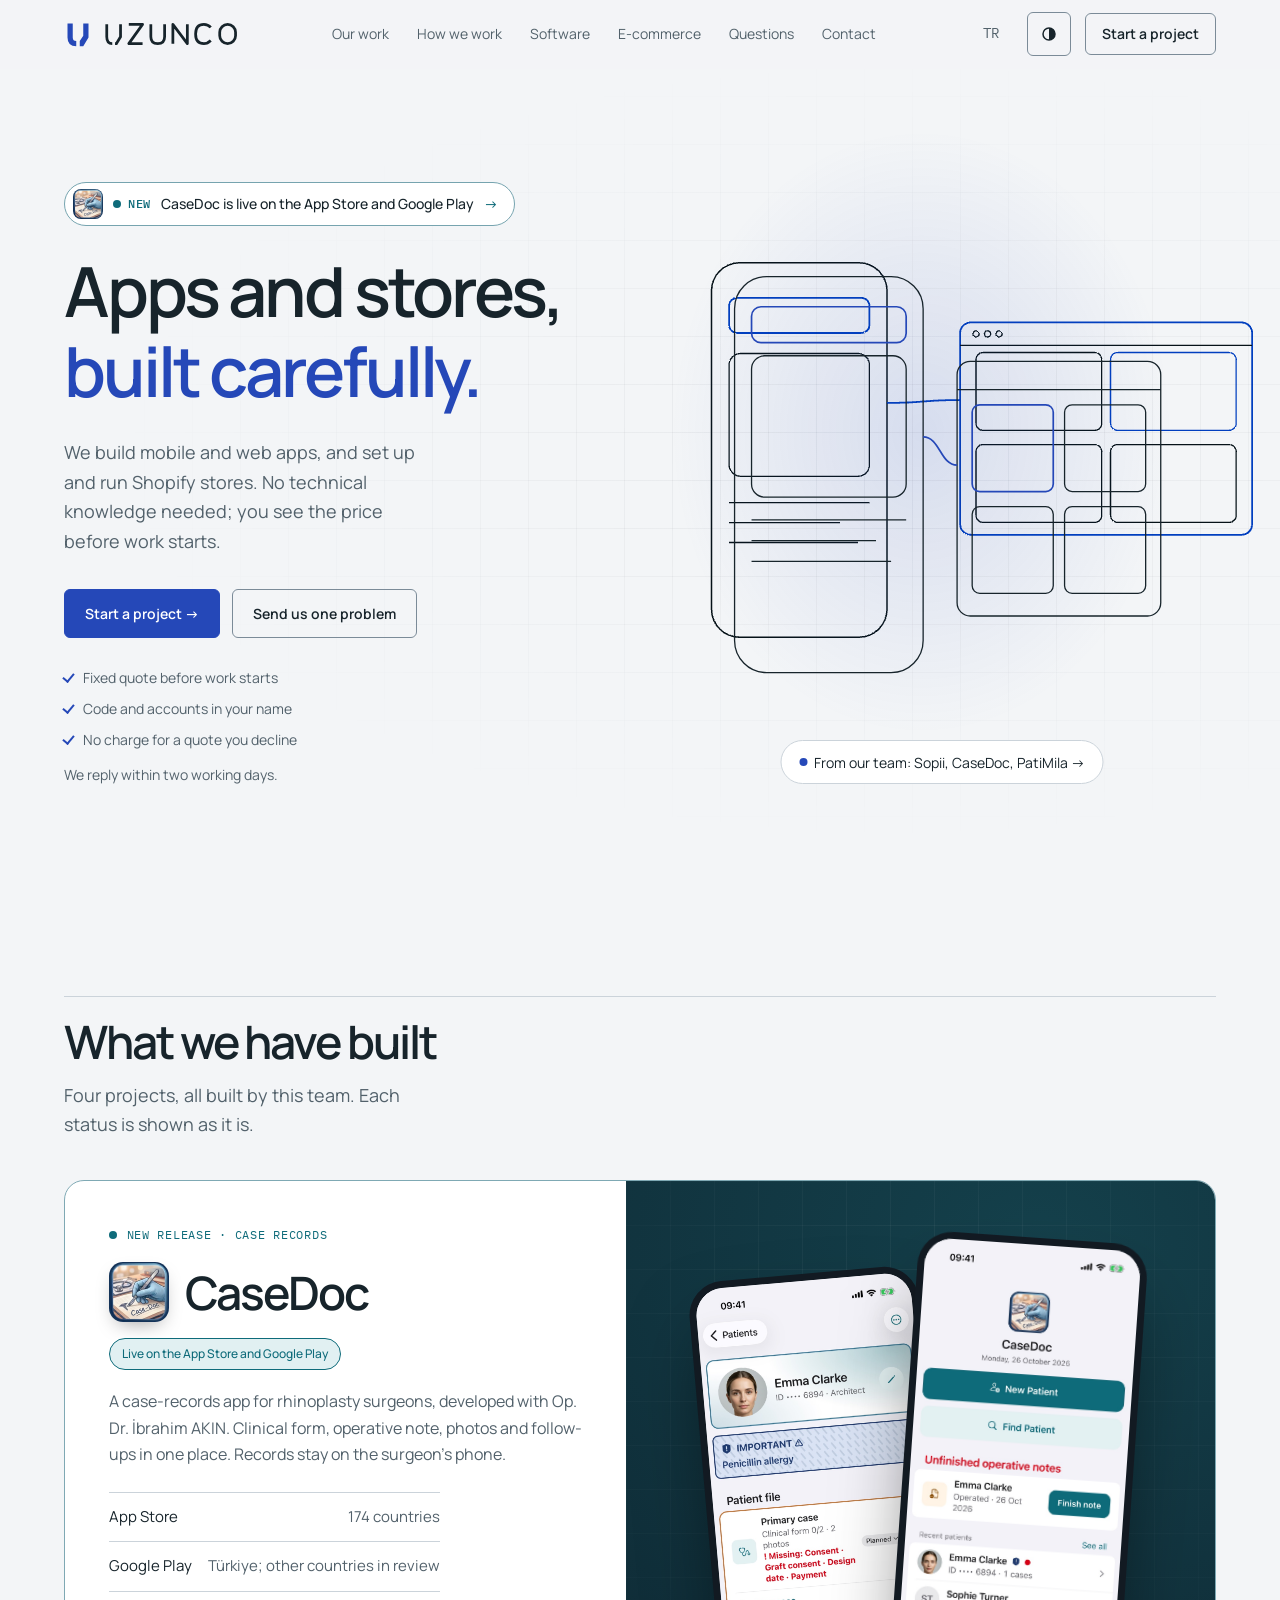
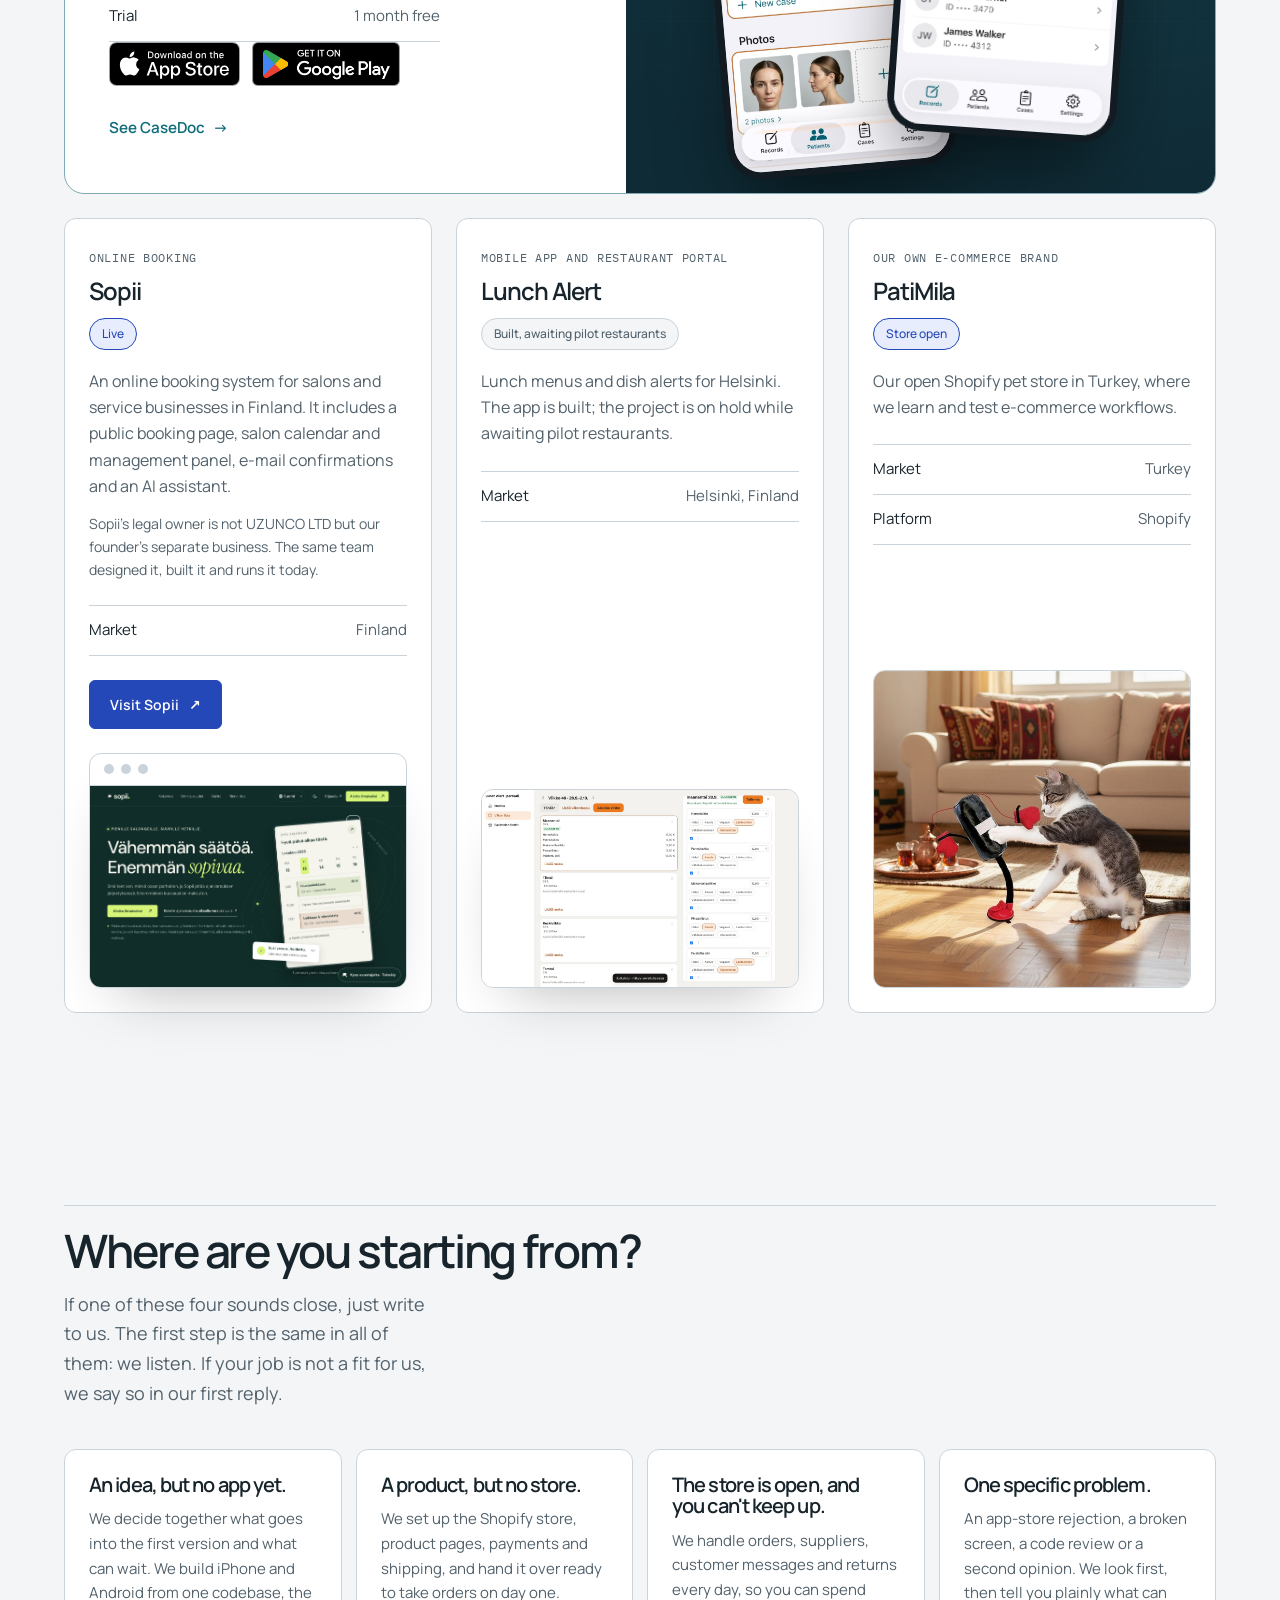
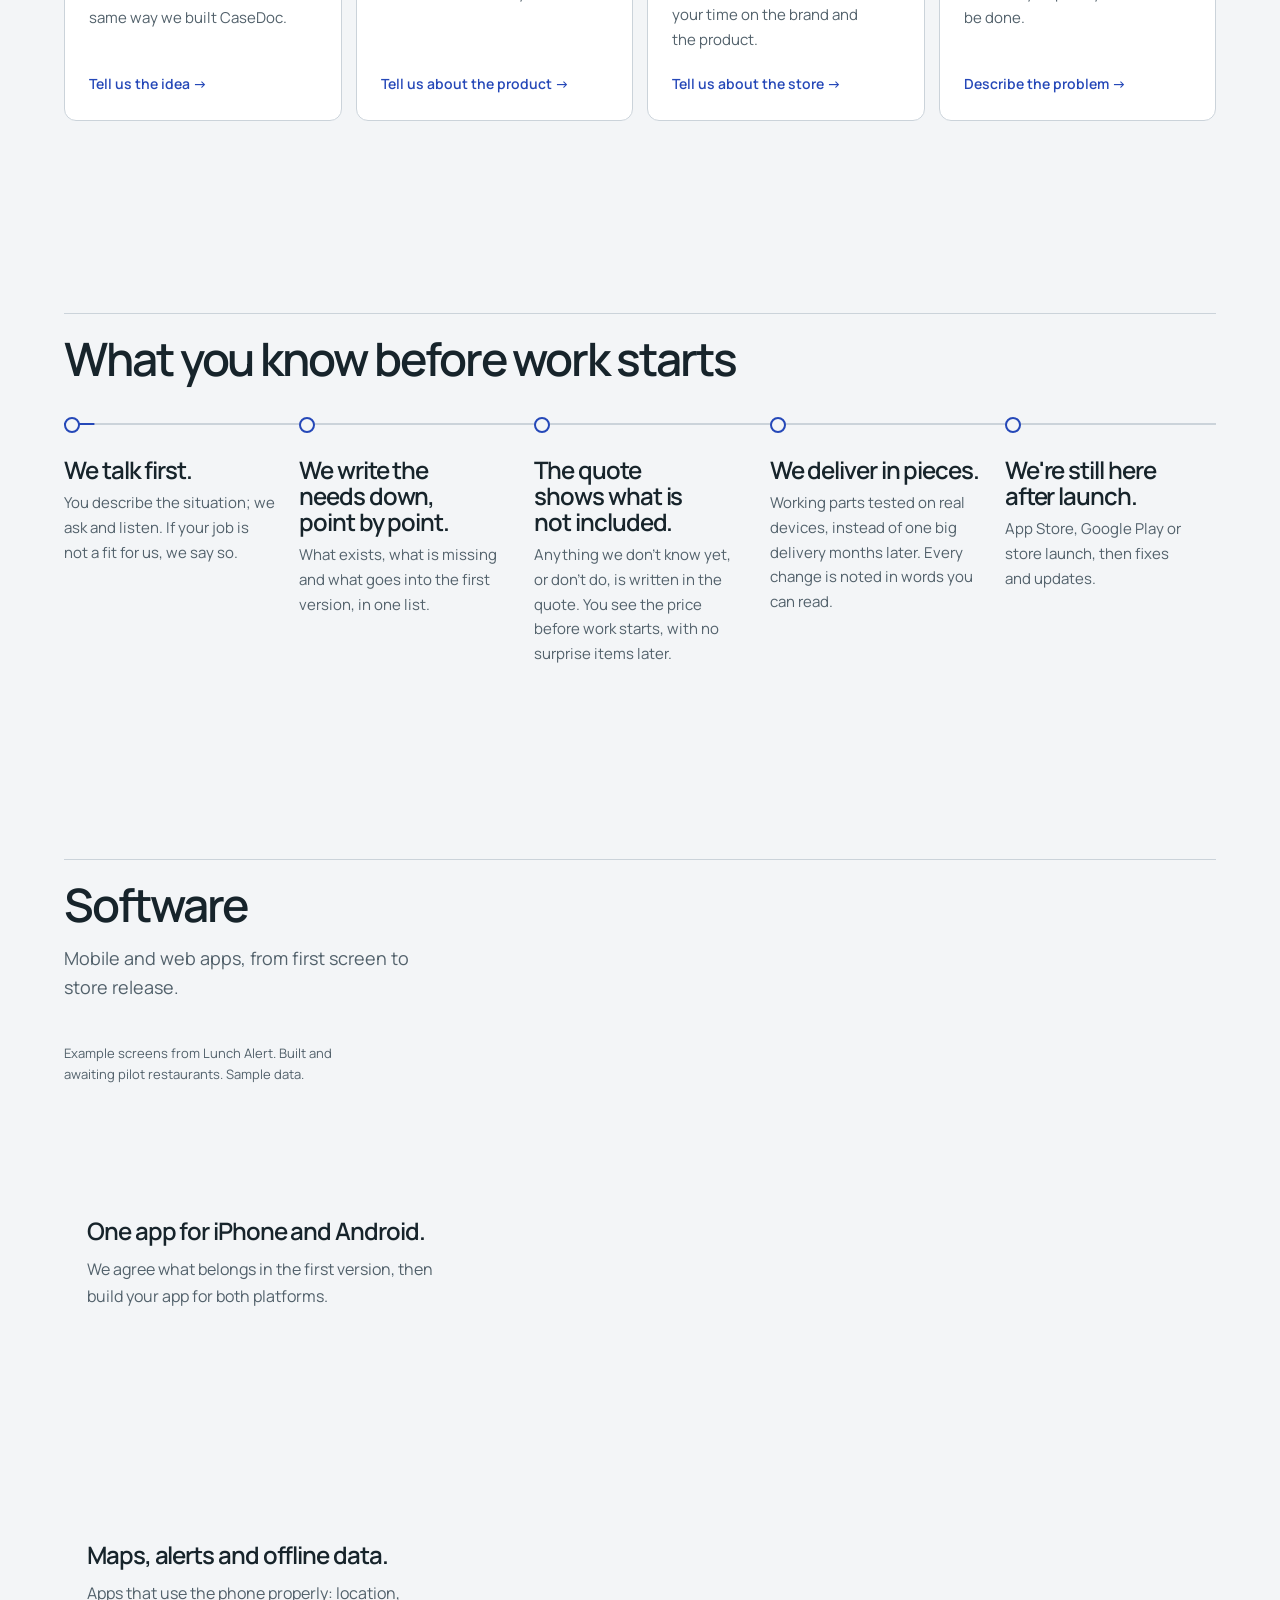
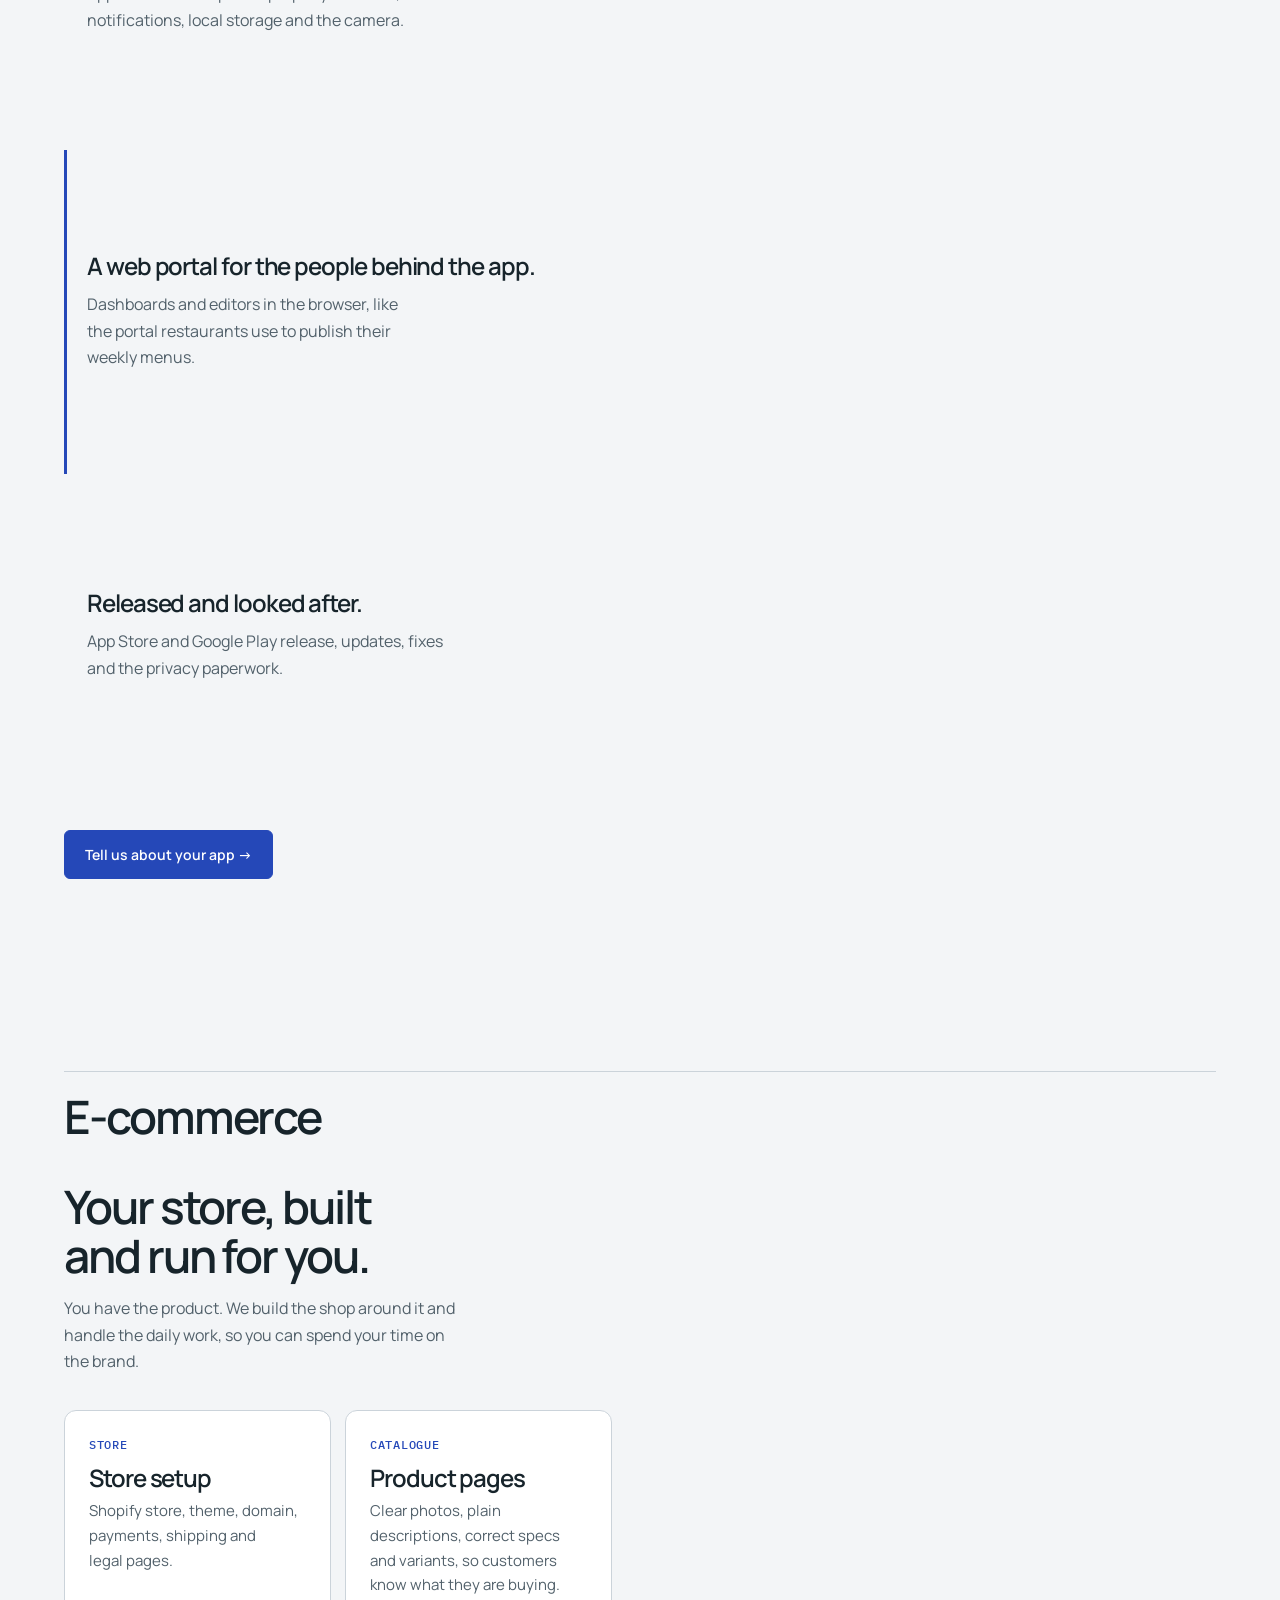
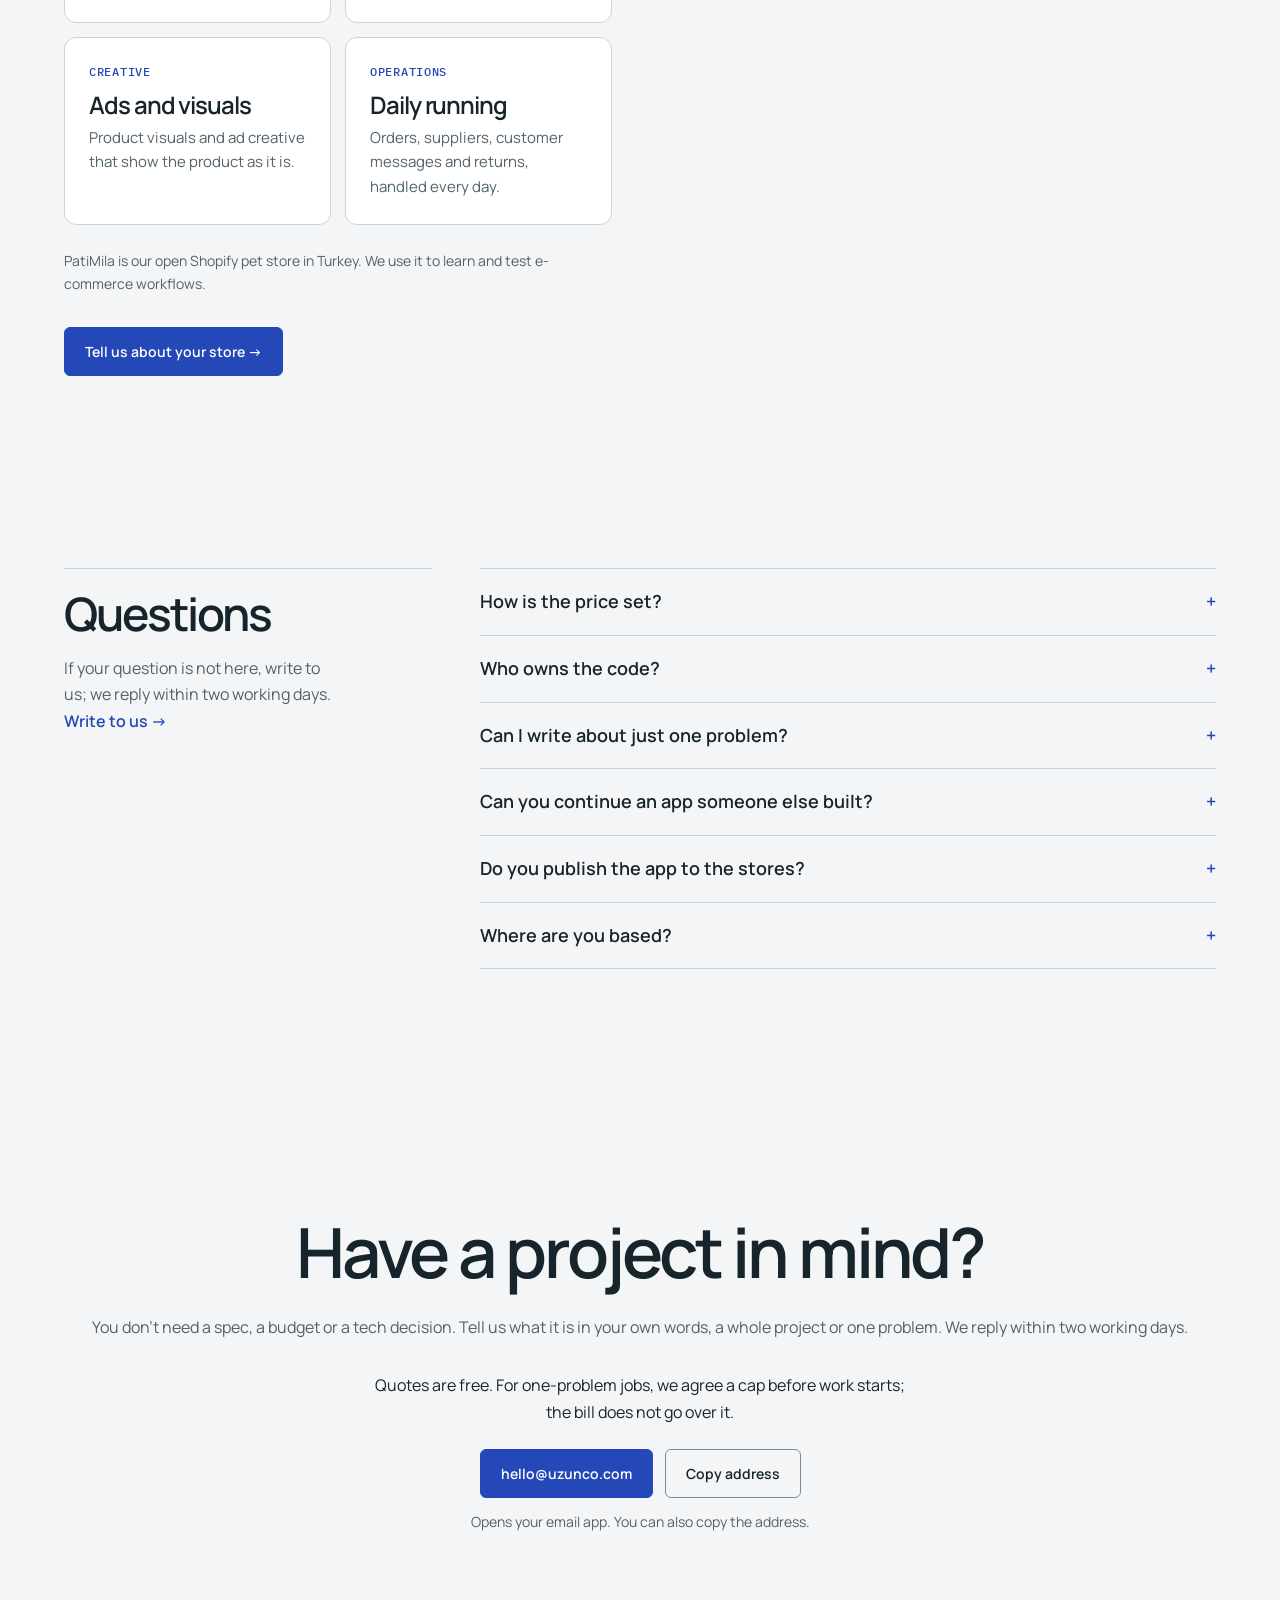
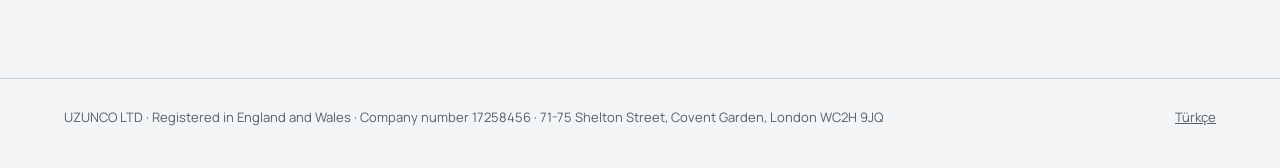
==== commit 182adf83: "Deploy uzunco-web 4dab98d" ====
--- a/index.html
+++ b/index.html
@@ -24,8 +24,8 @@
     <link rel="preconnect" href="https://fonts.googleapis.com" />
     <link rel="preconnect" href="https://fonts.gstatic.com" crossorigin />
     <link href="https://fonts.googleapis.com/css2?family=IBM+Plex+Mono:wght@400;500&amp;family=Manrope:wght@400;500;600;700&amp;display=swap" rel="stylesheet" />
-    <script type="module" crossorigin src="/assets/index-C9JHypR6.js"></script>
-    <link rel="stylesheet" crossorigin href="/assets/index-D5ZcDxis.css">
+    <script type="module" crossorigin src="/assets/index-Cy6f-WfJ.js"></script>
+    <link rel="stylesheet" crossorigin href="/assets/index-DDDFe0F4.css">
   </head>
   <body>
     <div id="root"><link rel="preload" as="image" href="/img/casedoc/icon.png"/><link rel="preload" as="image" href="/img/casedoc/badges/apple-black-en.svg"/><link rel="preload" as="image" href="/img/casedoc/badges/gp-en-trim.png"/><link rel="preload" as="image" href="/img/today.jpg"/><a class="skip" href="#main">Skip to content</a><header class="nav"><div class="wrap nav-in"><a class="logo" href="/" aria-label="UZUNCO"><svg class="logo-mark" viewBox="0 0 64 64" width="28" height="28" aria-hidden="true" focusable="false"><path fill="currentColor" d="M8 8H20V40Q20 48 28 48V60Q8 60 8 40ZM44 8H56V40L44 60H36V48L44 36Z"></path></svg><svg class="logo-word" viewBox="0 0 392 80" width="135" height="28" aria-hidden="true" focusable="false"><path d="M8 12V48Q8 68 24 68M32 68H36L48 48V12" fill="none" stroke="currentColor" stroke-width="8" stroke-linejoin="miter"></path><g fill="none" stroke="currentColor" stroke-width="8" stroke-linejoin="round"><path d="M72 12H112L72 68H112M136 12V48Q136 68 156 68Q176 68 176 48V12M200 68V12L242 68V12M310 21C304 14 298 12 290 12C274 12 266 23 266 40S274 68 290 68C298 68 304 65 310 59"></path><rect x="336" y="12" width="46" height="56" rx="23"></rect></g></svg></a><nav aria-label="Menu"><ul class="nav-links"><li><a href="#work">Our work</a></li><li><a href="#process">How we work</a></li><li><a href="#software">Software</a></li><li><a href="#commerce">E-commerce</a></li><li><a href="#faq">Questions</a></li><li><a href="#contact">Contact</a></li></ul></nav><div class="nav-right"><a class="lang" href="/tr/" hrefLang="tr" aria-label="Türkçe">TR</a><button class="theme-toggle" type="button" aria-label="Switch theme" title="Switch theme"><svg viewBox="0 0 24 24" width="18" height="18" aria-hidden="true" focusable="false"><circle cx="12" cy="12" r="8" fill="none" stroke="currentColor" stroke-width="2"></circle><path d="M12 4a8 8 0 0 1 0 16Z" fill="currentColor"></path></svg></button><a class="btn sm ghost" href="mailto:hello@uzunco.com?subject=Project%20enquiry">Start a project</a><details class="menu"><summary>Menu</summary><ul><li><a href="#work">Our work</a></li><li><a href="#process">How we work</a></li><li><a href="#software">Software</a></li><li><a href="#commerce">E-commerce</a></li><li><a href="#faq">Questions</a></li><li><a href="#contact">Contact</a></li></ul></details></div></div></header><main id="main"><section class="hero-bleed" id="top" data-scene="hero"><div class="wrap scene hero"><div><a class="release-pill cd" href="/casedoc/" style="opacity:0;transform:translateY(8px)"><img src="/img/casedoc/icon.png" alt="" width="22" height="22"/><b><span class="dot" aria-hidden="true"></span>New</b>CaseDoc is live on the App Store and Google Play<span class="arrow" aria-hidden="true">→</span></a><h1><span class="ln"><span data-reveal="true" style="transform:translateY(105%)">Apps and stores,</span></span><span class="ln"><span data-reveal="true" class="serif" style="transform:translateY(105%)">built carefully.</span></span></h1><div data-reveal="true" style="opacity:0"><p class="lede">We build mobile and web apps, and set up and run Shopify stores. No technical knowledge needed; you see the price before work starts.</p><div class="ctas"><a class="btn" href="mailto:hello@uzunco.com?subject=Project%20enquiry">Start a project<!-- --> →</a><a class="btn ghost" href="mailto:hello@uzunco.com?subject=Problem%3A%20">Send us one problem</a></div><ul class="proof"><li>Fixed quote before work starts</li><li>Code and accounts in your name</li><li>No charge for a quote you decline</li></ul><p class="hero-note">We reply within two working days.</p></div></div><div class="stage"><svg class="blueprint fallback" viewBox="0 0 520 560" aria-hidden="true"><rect class="s" x="40" y="60" width="200" height="420" rx="34"></rect><rect class="s t" x="58" y="92" width="164" height="38" rx="10"></rect><rect class="s" x="58" y="144" width="164" height="150" rx="14"></rect><line class="s" x1="58" y1="318" x2="222" y2="318"></line><line class="s" x1="58" y1="340" x2="190" y2="340"></line><line class="s" x1="58" y1="362" x2="206" y2="362"></line><rect class="s" x="276" y="150" width="216" height="270" rx="14"></rect><line class="s" x1="276" y1="180" x2="492" y2="180"></line><rect class="s w" x="292" y="196" width="86" height="92" rx="8"></rect><rect class="s" x="390" y="196" width="86" height="92" rx="8"></rect><rect class="s" x="292" y="304" width="86" height="92" rx="8"></rect><rect class="s" x="390" y="304" width="86" height="92" rx="8"></rect><path class="s t" d="M240 230 C 258 230, 258 260, 276 260"></path></svg><a class="hero-proof" href="#work">From our team: Sopii, CaseDoc, PatiMila →</a></div></div></section><section class="wrap" data-scene="product" id="work"><div class="section-head" data-reveal="true" style="opacity:0;transform:translateY(12px)"><h2>What we have built</h2><p>Four projects, all built by this team. Each status is shown as it is.</p></div><div class="cards products"><article class="card release cd" data-reveal="true" style="opacity:0;transform:translateY(12px)"><div class="release-copy"><span class="label"><span class="dot" aria-hidden="true"></span>New release · Case records</span><div class="release-title"><img src="/img/casedoc/icon.png" alt="" width="56" height="56"/><h3>CaseDoc</h3></div><span class="product-status" data-status="live">Live on the App Store and Google Play</span><p class="desc">A case-records app for rhinoplasty surgeons, developed with Op. Dr. İbrahim AKIN. Clinical form, operative note, photos and follow-ups in one place. Records stay on the surgeon’s phone.</p><ul class="facts"><li>App Store<!-- --> <span>174 countries</span></li><li>Google Play<!-- --> <span>Türkiye; other countries in review</span></li><li>Trial<!-- --> <span>1 month free</span></li></ul><div class="badges"><a href="https://apps.apple.com/app/id6816522271" target="_blank" rel="noopener noreferrer"><img src="/img/casedoc/badges/apple-black-en.svg" alt="Download on the App Store" height="44"/></a><a href="https://play.google.com/store/apps/details?id=app.klinikdefter" target="_blank" rel="noopener noreferrer"><img src="/img/casedoc/badges/gp-en-trim.png" alt="Get it on Google Play" height="44"/></a></div><a class="more" href="/casedoc/">See CaseDoc<!-- --> <span aria-hidden="true">→</span></a></div><a class="release-stage" href="/casedoc/" aria-hidden="true" tabindex="-1"><div class="cd-phone"><div class="screen"><img src="/img/casedoc/en/appstore-02-case.jpg" alt="CaseDoc home screen with sample data" loading="lazy"/></div></div><div class="cd-phone"><div class="screen"><img src="/img/casedoc/en/mk2-today.jpg" alt="CaseDoc home screen with sample data" loading="lazy"/></div></div></a></article><article class="card product-card" data-reveal="true" style="opacity:0;transform:translateY(12px)"><div class="product-copy"><span class="label">Online booking</span><h3>Sopii</h3><span class="product-status" data-status="live">Live</span><p class="desc">An online booking system for salons and service businesses in Finland. It includes a public booking page, salon calendar and management panel, e-mail confirmations and an AI assistant.</p><p class="note">Sopii&#x27;s legal owner is not UZUNCO LTD but our founder&#x27;s separate business. The same team designed it, built it and runs it today.</p><ul class="facts"><li>Market<!-- --> <span>Finland</span></li></ul><a class="btn" href="https://sopii.fi" target="_blank" rel="noopener noreferrer">Visit Sopii<!-- --> <span aria-hidden="true">↗</span></a></div><div class="browser"><div class="bar" aria-hidden="true"><i></i><i></i><i></i></div><img src="/img/sopii.jpg" alt="Sopii home page" width="1350" height="860" loading="lazy" decoding="async"/></div></article><article class="card product-card" data-reveal="true" style="opacity:0;transform:translateY(12px)"><div class="product-copy"><span class="label">Mobile app and restaurant portal</span><h3>Lunch Alert</h3><span class="product-status" data-status="paused">Built, awaiting pilot restaurants</span><p class="desc">Lunch menus and dish alerts for Helsinki. The app is built; the project is on hold while awaiting pilot restaurants.</p><ul class="facts"><li>Market<!-- --> <span>Helsinki, Finland</span></li></ul></div><div class="browser portal"><img src="/img/portal.jpg" alt="Lunch Alert restaurant portal, publishing the weekly menu" width="1200" height="750" loading="lazy" decoding="async"/></div></article><article class="card product-card" data-reveal="true" style="opacity:0;transform:translateY(12px)"><div class="product-copy"><span class="label">Our own e-commerce brand</span><h3>PatiMila</h3><span class="product-status" data-status="live">Store open</span><p class="desc">Our open Shopify pet store in Turkey, where we learn and test e-commerce workflows.</p><ul class="facts"><li>Market<!-- --> <span>Turkey</span></li><li>Platform<!-- --> <span>Shopify</span></li></ul></div><figure class="product-media"><img src="/img/patimila.jpg" alt="A tabby cat hitting the PatiMila boxing toy" width="1200" height="1200" loading="lazy" decoding="async"/></figure></article></div></section><section id="start" class="wrap" data-scene="start"><div class="section-head" data-reveal="true" style="opacity:0;transform:translateY(12px)"><h2>Where are you starting from?</h2><p>If one of these four sounds close, just write to us. The first step is the same in all of them: we listen. If your job is not a fit for us, we say so in our first reply.</p></div><div class="cards start"><article class="card" data-reveal="true" style="opacity:0;transform:translateY(12px)"><h3>An idea, but no app yet.</h3><p>We decide together what goes into the first version and what can wait. We build iPhone and Android from one codebase, the same way we built CaseDoc.</p><a class="card-link" href="mailto:hello@uzunco.com?subject=Idea%3A%20">Tell us the idea<!-- --> <span aria-hidden="true">→</span></a></article><article class="card" data-reveal="true" style="opacity:0;transform:translateY(12px)"><h3>A product, but no store.</h3><p>We set up the Shopify store, product pages, payments and shipping, and hand it over ready to take orders on day one.</p><a class="card-link" href="mailto:hello@uzunco.com?subject=Product%3A%20">Tell us about the product<!-- --> <span aria-hidden="true">→</span></a></article><article class="card" data-reveal="true" style="opacity:0;transform:translateY(12px)"><h3>The store is open, and you can&#x27;t keep up.</h3><p>We handle orders, suppliers, customer messages and returns every day, so you can spend your time on the brand and the product.</p><a class="card-link" href="mailto:hello@uzunco.com?subject=Store%3A%20">Tell us about the store<!-- --> <span aria-hidden="true">→</span></a></article><article class="card" data-reveal="true" style="opacity:0;transform:translateY(12px)"><h3>One specific problem.</h3><p>An app-store rejection, a broken screen, a code review or a second opinion. We look first, then tell you plainly what can be done.</p><a class="card-link" href="mailto:hello@uzunco.com?subject=Problem%3A%20">Describe the problem<!-- --> <span aria-hidden="true">→</span></a></article></div></section><section id="process" class="wrap"><div class="section-head" data-reveal="true" style="opacity:0;transform:translateY(12px)"><h2>What you know before work starts</h2></div><div class="process-wrap"><div class="rail" aria-hidden="true"><span style="transform:scaleX(0)"></span></div><ol class="process"><li data-reveal="true" style="opacity:0;transform:translateY(12px)"><h4>We talk first.</h4><p>You describe the situation; we ask and listen. If your job is not a fit for us, we say so.</p></li><li data-reveal="true" style="opacity:0;transform:translateY(12px)"><h4>We write the needs down, point by point.</h4><p>What exists, what is missing and what goes into the first version, in one list.</p></li><li data-reveal="true" style="opacity:0;transform:translateY(12px)"><h4>The quote shows what is not included.</h4><p>Anything we don&#x27;t know yet, or don&#x27;t do, is written in the quote. You see the price before work starts, with no surprise items later.</p></li><li data-reveal="true" style="opacity:0;transform:translateY(12px)"><h4>We deliver in pieces.</h4><p>Working parts tested on real devices, instead of one big delivery months later. Every change is noted in words you can read.</p></li><li data-reveal="true" style="opacity:0;transform:translateY(12px)"><h4>We&#x27;re still here after launch.</h4><p>App Store, Google Play or store launch, then fixes and updates.</p></li></ol></div></section><section id="software" class="software" data-scene="software"><div class="wrap"><div class="section-head" data-reveal="true" style="opacity:0;transform:translateY(12px)"><h2>Software</h2><p>Mobile and web apps, from first screen to store release.</p></div><div class="scene"><div class="steps"><p class="caption caption-steps">Example screens from Lunch Alert. Built and awaiting pilot restaurants. Sample data.</p><div class="step on" data-i="0"><h3>One app for iPhone and Android.</h3><p>We agree what belongs in the first version, then build your app for both platforms.</p></div><div class="step" data-i="1"><h3>Maps, alerts and offline data.</h3><p>Apps that use the phone properly: location, notifications, local storage and the camera.</p></div><div class="step" data-i="2"><h3>A web portal for the people behind the app.</h3><p>Dashboards and editors in the browser, like the portal restaurants use to publish their weekly menus.</p></div><div class="step" data-i="3"><h3>Released and looked after.</h3><p>App Store and Google Play release, updates, fixes and the privacy paperwork.</p></div></div><div class="stage"><div class="gallery"><div class="phone"><div class="screen"><img src="/img/today.jpg" alt="Lunch Alert, today&#x27;s lunches" class="on" width="540" height="1200" loading="lazy" decoding="async"/></div></div><div class="phone"><div class="screen"><img src="/img/map.jpg" alt="Lunch Alert, map of nearby restaurants" class="on" width="540" height="1200" loading="lazy" decoding="async"/></div></div></div><div class="stage-col fallback"><div class="phone"><div class="screen"><img src="/img/today.jpg" alt="Lunch Alert, today&#x27;s lunches" class="on" width="540" height="1200" loading="eager" decoding="async"/><img src="/img/map.jpg" alt="Lunch Alert, map of nearby restaurants" class="" width="540" height="1200" loading="lazy" decoding="async"/><img src="/img/detail.jpg" alt="Lunch Alert, restaurant menu" class="" width="540" height="1200" loading="lazy" decoding="async"/><img src="/img/alerts.jpg" alt="Lunch Alert, dish alerts" class="" width="540" height="1200" loading="lazy" decoding="async"/></div></div></div><p class="caption">Example screens from Lunch Alert. Built and awaiting pilot restaurants. Sample data.</p></div></div><a class="btn service-cta" href="mailto:hello@uzunco.com?subject=App%20enquiry">Tell us about your app →</a></div></section><section id="commerce" class="commerce" data-scene="commerce"><div class="wrap"><div class="section-head" data-reveal="true" style="opacity:0;transform:translateY(12px)"><h2>E-commerce</h2></div><div class="scene"><div><div data-reveal="true" style="opacity:0;transform:translateY(12px)"><h3 class="big">Your store, built and run for you.</h3><p class="intro">You have the product. We build the shop around it and handle the daily work, so you can spend your time on the brand.</p></div><div class="cards"><article class="card" data-reveal="true" style="opacity:0;transform:translateY(12px)"><span class="k">Store</span><h4>Store setup</h4><p>Shopify store, theme, domain, payments, shipping and legal pages.</p></article><article class="card" data-reveal="true" style="opacity:0;transform:translateY(12px)"><span class="k">Catalogue</span><h4>Product pages</h4><p>Clear photos, plain descriptions, correct specs and variants, so customers know what they are buying.</p></article><article class="card" data-reveal="true" style="opacity:0;transform:translateY(12px)"><span class="k">Creative</span><h4>Ads and visuals</h4><p>Product visuals and ad creative that show the product as it is.</p></article><article class="card" data-reveal="true" style="opacity:0;transform:translateY(12px)"><span class="k">Operations</span><h4>Daily running</h4><p>Orders, suppliers, customer messages and returns, handled every day.</p></article></div><p class="own">PatiMila is our open Shopify pet store in Turkey. We use it to learn and test e-commerce workflows.</p><a class="btn service-cta" href="mailto:hello@uzunco.com?subject=Store%20enquiry">Tell us about your store →</a></div><div class="stage" aria-hidden="true"><svg class="blueprint fallback" viewBox="0 0 420 320"><rect class="s w" x="10" y="10" width="400" height="300" rx="14"></rect><line class="s" x1="10" y1="44" x2="410" y2="44"></line><rect class="s" x="30" y="62" width="170" height="104" rx="8"></rect><rect class="s w" x="220" y="62" width="170" height="104" rx="8"></rect><rect class="s" x="30" y="184" width="170" height="104" rx="8"></rect><rect class="s" x="220" y="184" width="170" height="104" rx="8"></rect></svg></div></div></div></section><section id="faq" class="wrap"><div class="faq-grid"><div data-reveal="true" style="opacity:0;transform:translateY(12px)"><div class="section-head"><h2>Questions</h2></div><p class="faq-exit">If your question is not here, write to us; we reply within two working days.<!-- --> <a href="mailto:hello@uzunco.com?subject=Question%3A%20">Write to us →</a></p></div><div class="faq" data-reveal="true" style="opacity:0;transform:translateY(12px)"><details><summary>How is the price set?</summary><p>After we write the needs down point by point, we give a fixed quote that lists what is included. You see the price before work starts. For one-problem jobs, we give you a cap before we start, and the bill does not go over it. Quotes are free: we don&#x27;t charge for a quote you don&#x27;t accept.</p></details><details><summary>Who owns the code?</summary><p>The code and the accounts (App Store, Google Play, Shopify) for work we do for you are in your name.</p></details><details><summary>Can I write about just one problem?</summary><p>Yes. A store rejection, a single bug or a second opinion is a job type of its own for us.</p></details><details><summary>Can you continue an app someone else built?</summary><p>Yes. We review the code first and tell you what state it is in and what to do first.</p></details><details><summary>Do you publish the app to the stores?</summary><p>Yes. App Store and Google Play submission, privacy forms and the review process are on us.</p></details><details><summary>Where are you based?</summary><p>UZUNCO LTD is registered in England and Wales. We work remotely, in Turkish and English.</p></details></div></div></section><section id="contact" class="wrap contact"><h2 data-reveal="true" style="opacity:0;transform:translateY(12px)">Have a project<!-- --> <span class="serif">in mind?</span></h2><p data-reveal="true" style="opacity:0;transform:translateY(12px)">You don&#x27;t need a spec, a budget or a tech decision. Tell us what it is in your own words, a whole project or one problem. We reply within two working days.</p><p class="contact-reassurance" data-reveal="true" style="opacity:0;transform:translateY(12px)">Quotes are free. For one-problem jobs, we agree a cap before work starts; the bill does not go over it.</p><div class="row" data-reveal="true" style="opacity:0;transform:translateY(12px)"><a class="btn" href="mailto:hello@uzunco.com?subject=Project%20enquiry">hello@uzunco.com</a><button class="btn ghost" type="button">Copy address</button></div><p class="email-hint">Opens your email app. You can also copy the address.</p><p class="copy-status" role="status"></p></section></main><footer><div class="wrap"><address>UZUNCO LTD<!-- --> · <!-- -->Registered in England and Wales<!-- --> · <!-- -->Company number<!-- --> <!-- -->17258456<!-- --> · <!-- -->71-75 Shelton Street, Covent Garden, London WC2H 9JQ</address><a href="/tr/" hrefLang="tr" lang="tr">Türkçe</a></div></footer></div>
--- a/assets/index-DDDFe0F4.css
+++ b/assets/index-DDDFe0F4.css
@@ -0,0 +1 @@
+:root{--lightningcss-light:initial;--lightningcss-dark: ;color-scheme:light;--color-bg:#f3f5f7;--color-surface:#fff;--color-ink:#17242b;--color-muted:#52616b;--color-accent:#2548b8;--color-on-accent:#fff;--color-tint:#e7edfc;--color-line:#cbd3da;--color-control:#7b8b98;--color-focus:var(--color-accent);--font-body:"Manrope", system-ui, -apple-system, "Segoe UI", Arial, sans-serif;--font-display:var(--font-body);--font-label:"IBM Plex Mono", "SFMono-Regular", Consolas, monospace;--text-xs:.75rem;--text-sm:.875rem;--text-body:1rem;--text-lead:1.125rem;--text-h3:1.5rem;--text-h2:clamp(2rem, 3.6vw, 3rem);--text-h1:clamp(2.25rem, 5.4vw, 4.75rem);--weight-regular:400;--weight-medium:500;--weight-semibold:600;--weight-bold:700;--leading-body:1.65;--leading-heading:1.08;--tracking-heading:-.045em;--tracking-label:.06em;--radius-none:0;--radius-control:.375rem;--radius-card:.75rem;--radius-panel:1.25rem;--control-min-height:3rem;--control-padding-inline:1.25rem;--card-padding:1.5rem;--border-width:1px;--focus-width:3px;--focus-offset:4px;--duration-fast:.14s;--ease-standard:cubic-bezier(.2, .7, .2, 1);--bg:var(--color-bg);--surface:var(--color-surface);--ink:var(--color-ink);--soft:var(--color-muted);--line:var(--color-line);--teal:var(--color-accent);--warm:var(--color-accent);--grid:color-mix(in srgb, var(--color-ink) 5%, transparent);--phone:#121a22;--font-text:var(--font-body);--font-serif:var(--font-display);--wrap:1200px;--gutter:24px;--nav-h:68px}@media (prefers-color-scheme:dark){:root:not([data-theme=light]){--lightningcss-light: ;--lightningcss-dark:initial;color-scheme:dark;--color-bg:#121a22;--color-surface:#1b2631;--color-ink:#f2f5f8;--color-muted:#b1bfcc;--color-accent:#9dbaff;--color-on-accent:#142545;--color-tint:#223659;--color-line:#3d4c5a;--color-control:#7b8b98}}:root[data-theme=dark]{--lightningcss-light: ;--lightningcss-dark:initial;color-scheme:dark;--color-bg:#121a22;--color-surface:#1b2631;--color-ink:#f2f5f8;--color-muted:#b1bfcc;--color-accent:#9dbaff;--color-on-accent:#142545;--color-tint:#223659;--color-line:#3d4c5a;--color-control:#7b8b98}*{box-sizing:border-box}html{-webkit-text-size-adjust:100%}body{background:var(--bg);color:var(--ink);font:var(--text-body)/var(--leading-body) var(--font-text);-webkit-font-smoothing:antialiased;margin:0;overflow-x:clip}a{color:inherit}img{max-width:100%;display:block}:focus-visible{outline:var(--focus-width) solid var(--color-focus);outline-offset:var(--focus-offset);border-radius:var(--radius-control)}h1,h2,h3,h4{text-wrap:balance;font-family:var(--font-display);font-weight:var(--weight-semibold);line-height:var(--leading-heading);letter-spacing:var(--tracking-heading)}p{text-wrap:pretty}.serif{font:inherit;color:inherit}section[id]{scroll-margin-top:calc(var(--nav-h) + 12px)}.wrap{max-width:var(--wrap);padding-inline:var(--gutter);margin:0 auto}.skip{background:var(--ink);color:var(--bg);border-radius:var(--radius-control);z-index:50;padding:8px 14px;position:absolute;top:8px;left:-999px}.skip:focus{left:16px}main{z-index:1;position:relative}.nav{z-index:30;padding-top:env(safe-area-inset-top,0px);background:color-mix(in srgb, var(--bg) 82%, transparent);-webkit-backdrop-filter:blur(12px);border-bottom:1px solid #0000;transition:border-color .3s;position:fixed;inset:0 0 auto}.nav.scrolled{border-color:var(--line);background:var(--bg)}.nav-in{height:var(--nav-h);justify-content:space-between;align-items:center;gap:20px;display:flex}.logo{flex:none;align-items:center;gap:12px;text-decoration:none;display:inline-flex}.logo svg{flex:none;display:block}.logo-mark{width:28px;height:28px;color:var(--teal)}.logo-word{width:135px;height:auto;color:var(--ink)}.nav-links{gap:28px;margin:0;padding:0;font-size:14px;list-style:none;display:flex}.nav-links a{color:var(--soft);text-decoration:none}.nav-links a:hover{color:var(--ink)}.nav-right{align-items:center;gap:14px;font-size:14px;display:flex}.lang{font-family:var(--font-label);color:var(--soft);justify-content:center;align-items:center;min-width:44px;min-height:44px;text-decoration:none;display:inline-flex}.lang:hover{color:var(--ink)}.theme-toggle{width:44px;height:44px;color:var(--ink);border:1px solid var(--color-control);border-radius:var(--radius-control);cursor:pointer;background:0 0;justify-content:center;align-items:center;padding:0;display:inline-flex}.theme-toggle:hover{background:var(--color-tint)}.menu{display:none;position:relative}.menu summary{cursor:pointer;border:1px solid var(--color-control);border-radius:var(--radius-control);align-items:center;min-height:44px;padding:8px 14px;font-size:14px;list-style:none;display:inline-flex}.menu summary::-webkit-details-marker{display:none}.menu ul{background:var(--surface);border:1px solid var(--line);border-radius:var(--radius-card);min-width:200px;margin:0;padding:8px;list-style:none;position:absolute;top:calc(100% + 8px);right:0}.menu li a{border-radius:var(--radius-control);padding:10px 12px;text-decoration:none;display:block}.menu li a:hover{background:var(--bg)}.btn{min-height:var(--control-min-height);padding:12px var(--control-padding-inline);border-radius:var(--radius-control);background:var(--color-accent);color:var(--color-on-accent);font-weight:var(--weight-semibold);font-size:var(--text-sm);border:1px solid var(--color-accent);transition:background-color var(--duration-fast) var(--ease-standard), color var(--duration-fast) var(--ease-standard), border-color var(--duration-fast) var(--ease-standard);cursor:pointer;align-items:center;gap:10px;font-family:inherit;text-decoration:none;display:inline-flex}.btn:hover{background:var(--ink);color:var(--bg);border-color:var(--ink)}.btn.ghost{color:var(--ink);border-color:var(--color-control);background:0 0}.btn.ghost:hover{background:var(--color-tint)}.btn.sm{min-height:38px;padding:8px 16px;font-size:14px}.scene{grid-template-columns:minmax(0,1fr) minmax(0,1fr);gap:56px;display:grid}.stage{top:calc(var(--nav-h) + 4vh);height:calc(100vh - var(--nav-h) - 8vh);justify-content:center;align-items:center;display:flex;position:sticky}.has-3d .stage>.fallback{visibility:hidden}.label{font-family:var(--font-label);font-size:var(--text-xs);letter-spacing:var(--tracking-label);text-transform:uppercase;color:var(--soft)}.section-head{border-top:1px solid var(--line);margin-bottom:40px;padding-top:20px}.section-head h2{font-size:var(--text-h2);margin:0}.section-head p{color:var(--soft);font-size:var(--text-lead);max-width:34ch;margin:14px 0 0}section{padding-block:96px}.hero{min-height:100svh;padding-top:calc(var(--nav-h) + 40px);align-items:center;padding-bottom:40px;position:relative}.hero-bleed{padding:0;position:relative;overflow:hidden}.hero-bleed:before{content:"";z-index:-1;background-image:linear-gradient(var(--grid) 1px, transparent 1px), linear-gradient(90deg, var(--grid) 1px, transparent 1px);background-size:48px 48px;position:absolute;inset:0;-webkit-mask:radial-gradient(at 70%,#000 12%,#0000 62%);mask:radial-gradient(at 70%,#000 12%,#0000 62%)}.hero h1{font-size:var(--text-h1);margin:0 0 24px}.hero h1 .serif{color:var(--color-accent)}html[lang=tr] .hero h1{font-size:calc(var(--text-h1) * .88)}.hero h1 .ln{padding-bottom:.08em;display:block;overflow:hidden}.hero h1 .ln>span{display:block}.lede{font-size:var(--text-lead);color:var(--soft);max-width:32ch;margin:0 0 32px}.ctas{flex-wrap:wrap;gap:12px;display:flex}.proof{font-size:var(--text-sm);color:var(--soft);gap:8px;margin:28px 0 0;padding:0;list-style:none;display:grid}.proof li{align-items:center;gap:8px;display:inline-flex}.proof li:before{content:"";border:solid var(--color-accent);border-width:0 2px 2px 0;flex:none;width:5px;height:9px;margin:0 3px 2px 1px;transform:rotate(40deg)}.hero-note{font-size:var(--text-sm);color:var(--soft);margin:12px 0 0}.hero .stage{height:min(70vh,600px);position:relative;top:auto}.hero-proof{border:1px solid var(--line);background:var(--surface);width:max-content;max-width:100%;min-height:44px;color:var(--ink);font-size:var(--text-sm);text-align:center;transition:border-color var(--duration-fast) var(--ease-standard), color var(--duration-fast) var(--ease-standard);border-radius:999px;justify-content:center;align-items:center;gap:6px;padding:10px 18px;line-height:1.5;text-decoration:none;display:inline-flex;position:absolute;bottom:0;left:50%;transform:translate(-50%)}.hero-proof:before{content:"";background:var(--color-accent);border-radius:50%;flex:none;width:8px;height:8px}.hero-proof:hover{border-color:var(--color-accent);color:var(--color-accent)}.blueprint{width:100%;max-height:100%}.hero .blueprint{max-height:calc(100% - 72px)}.hero-bleed:after{content:"";z-index:-1;pointer-events:none;background:radial-gradient(closest-side at 72% 48%, color-mix(in srgb, var(--color-accent) 14%, transparent), transparent 70%);position:absolute;inset:0}.blueprint .s{fill:none;stroke:var(--ink);stroke-width:1.3px;vector-effect:non-scaling-stroke}.blueprint .t{stroke:var(--teal);stroke-width:1.7px}.blueprint .w{stroke:var(--warm);stroke-width:1.7px}.steps .step{border-left:3px solid #0000;flex-direction:column;justify-content:center;min-height:clamp(20rem,36svh,26rem);padding-left:20px;transition:border-color .4s;display:flex}.steps .step.on{border-left-color:var(--color-accent)}.service-cta{margin-top:32px}.step h3{font-size:var(--text-h3);margin:0 0 12px}.step p{color:var(--soft);max-width:38ch;margin:0}.phone{aspect-ratio:9/20;background:var(--phone);width:min(290px,64vw);box-shadow:0 40px 80px -30px #00000059, 0 0 0 1px var(--line);border-radius:42px;padding:9px;position:relative}.phone .screen{background:var(--surface);border-radius:34px;width:100%;height:100%;position:relative;overflow:hidden}.phone img{object-fit:cover;opacity:0;width:100%;height:100%;transition:opacity .6s;position:absolute;inset:0}.phone img.on{opacity:1}.software .stage{flex-direction:column}.caption{color:var(--soft);text-align:center;max-width:34ch;margin-top:18px;font-size:13px}.caption-steps{text-align:left;margin:0 0 16px;display:none}.gallery{display:none}@media (min-width:900px){.has-3d .software .stage .caption{display:none}.has-3d .caption-steps{display:block}}.has-3d .caption-3d{visibility:visible}.stage-col{flex-direction:column;align-items:center;display:flex}.commerce h3.big{font-size:var(--text-h2);margin:0 0 14px}.commerce .intro{color:var(--soft);max-width:44ch;margin:0 0 36px}.cards{grid-template-columns:repeat(2,minmax(0,1fr));gap:14px;display:grid}.card{background:var(--surface);border:1px solid var(--line);border-radius:var(--radius-card);padding:var(--card-padding);transition:border-color var(--duration-fast) var(--ease-standard), transform .22s var(--ease-standard), box-shadow .22s var(--ease-standard);flex-direction:column;gap:6px;display:flex}.start .card:hover,.commerce .card:hover{border-color:var(--color-accent);box-shadow:0 12px 30px -18px color-mix(in srgb, var(--color-ink) 35%, transparent);transform:translateY(-2px)}.card .k{font-family:var(--font-label);font-size:var(--text-xs);letter-spacing:var(--tracking-label);text-transform:uppercase;color:var(--warm);font-weight:var(--weight-medium)}.card h4{font-size:var(--text-h3);margin:4px 0 2px}.card p{color:var(--soft);margin:0;font-size:15px}.commerce .stage{height:calc(100vh - var(--nav-h) - 8vh)}.products{grid-template-columns:repeat(3,minmax(0,1fr));align-items:stretch;gap:24px}.products .product-card:not(.product-featured){flex-direction:column;display:flex}.products .product-card .browser{margin-top:auto}.products .product-card .phone{aspect-ratio:auto;width:min(200px,60%);height:250px;margin:auto auto calc(-1 * var(--card-padding));border-bottom:0;border-radius:34px 34px 0 0;overflow:hidden}.products .product-card .phone .screen{border-radius:28px 28px 0 0}.products .phone img{object-position:top}.product-media{border-radius:var(--radius-card);border:1px solid var(--line);margin:auto 0 0;overflow:hidden}.product-media img{width:100%;height:auto}.products .phone img{opacity:1;object-fit:cover;height:100%;position:static}.product-card .note{font-size:var(--text-sm);color:var(--soft);margin:12px 0 0}.commerce .own{color:var(--soft);font-size:var(--text-sm,.9rem);margin:24px 0 0}.product-card{gap:24px;min-width:0}.product-featured .browser,.product-featured .product-media{margin-top:0}.product-featured{grid-column:1/-1;grid-template-columns:minmax(0,1fr) minmax(0,1.3fr);align-items:center;display:grid}.product-copy{min-width:0}.product-card h3{font-size:var(--text-h3);margin:8px 0 14px}.product-featured h3{font-size:var(--text-h2)}.product-card .desc{font-size:var(--text-body)}.product-status{border:1px solid var(--line);background:var(--bg);max-width:100%;color:var(--soft);font-size:var(--text-xs);font-weight:var(--weight-medium);border-radius:999px;margin-bottom:18px;padding:6px 12px;line-height:1.5;display:inline-block}.product-status[data-status=live]{background:var(--color-tint);color:var(--color-accent);border-color:var(--color-accent)}.product-status[data-status=testing]{border-color:var(--color-accent);color:var(--ink)}.product-copy .btn{margin-top:24px}.browser{border-radius:var(--radius-card);border:1px solid var(--line);background:var(--surface);overflow:hidden;box-shadow:0 30px 60px -30px #0000004d}.browser .bar{border-bottom:1px solid var(--line);align-items:center;gap:7px;height:32px;padding:0 14px;display:flex}.browser .bar i{background:var(--line);border-radius:50%;width:10px;height:10px}.browser img{width:100%;height:auto}.facts{border-top:1px solid var(--line);margin:24px 0 0;padding:0;list-style:none}.facts li{border-bottom:1px solid var(--line);justify-content:space-between;gap:16px;padding:12px 0;font-size:15px;display:flex}.facts li span{color:var(--soft);text-align:right}.process-wrap{padding-top:34px;position:relative}.process{grid-template-columns:repeat(5,minmax(0,1fr));gap:24px;margin:0;padding:0;list-style:none;display:grid}.process-wrap>.rail{background:var(--line);height:2px;position:absolute;top:0;left:0;right:0}.process-wrap>.rail>span{background:var(--teal);transform-origin:0;position:absolute;inset:0}.process li{position:relative}.process li:before{content:"";background:var(--bg);border:2px solid var(--teal);border-radius:50%;width:12px;height:12px;position:absolute;top:-40px;left:0}.process h4{font-size:var(--text-h3);margin:0 0 8px}.process p{color:var(--soft);margin:0;font-size:15px}.start{grid-template-columns:repeat(4,minmax(0,1fr))}.start h3{margin:0 0 6px;font-size:1.25rem}.card-link{font-weight:var(--weight-semibold);font-size:var(--text-sm);color:var(--color-accent);margin-top:auto;padding-top:14px;text-decoration:none}.card-link:hover{text-underline-offset:4px;text-decoration:underline}.faq-grid{grid-template-columns:minmax(0,1fr) minmax(0,2fr);align-items:start;gap:48px;display:grid}.faq-grid .section-head{margin-bottom:0}.faq-exit{color:var(--soft);max-width:28ch;margin:16px 0 0}.faq-exit a{color:var(--color-accent);font-weight:var(--weight-semibold);text-decoration:none}.faq{border-top:1px solid var(--line);max-width:820px}.faq details{border-bottom:1px solid var(--line)}.faq summary{cursor:pointer;font-weight:var(--weight-semibold);font-size:var(--text-lead);justify-content:space-between;gap:16px;padding:18px 0;list-style:none;display:flex}.faq summary::-webkit-details-marker{display:none}.faq summary:after{content:"+";color:var(--color-accent);flex:none}.faq details[open] summary:after{content:"−"}.faq details p{color:var(--soft);max-width:66ch;margin:0 0 18px}.contact{text-align:center;padding-block:150px 110px}.contact h2{font-size:var(--text-h1);margin:0 0 24px}.contact p{color:var(--soft);margin:0 0 32px}.contact .row{flex-wrap:wrap;justify-content:center;gap:12px;display:flex}.contact .contact-reassurance{color:var(--ink);max-width:54ch;margin:0 auto 24px}.contact .email-hint,.contact .copy-status{font-size:var(--text-sm);margin:12px auto 0}.contact .copy-status{min-height:1.6em;color:var(--ink)}footer{border-top:1px solid var(--line);color:var(--soft);z-index:1;background:var(--bg);padding-block:28px 40px;font-size:13px;position:relative}footer .wrap{flex-wrap:wrap;justify-content:space-between;gap:12px 24px;display:flex}footer address{font-style:normal}.scene3d{transition:opacity .2s linear}@media (max-width:899px){:root{--gutter:16px;--nav-h:60px}.nav-in{gap:12px}.logo{gap:8px}.logo-word{width:120px}.nav-links,.nav-right .btn{display:none}.menu{display:block}.scene{grid-template-columns:minmax(0,1fr);gap:28px}section{padding-block:72px}.hero{min-height:auto;padding-top:calc(var(--nav-h) + 36px)}.hero .stage{align-items:flex-start;height:240px}.hero .blueprint{height:168px}.blueprint{max-height:340px}.software .stage{order:-1;height:auto;padding-block:8px;position:static}.software .stage-col{display:none}.gallery{justify-content:center;gap:16px;display:flex}.gallery .phone{border-radius:22px;width:118px;padding:5px}.gallery .phone .screen{border-radius:17px}.software .caption{margin-top:14px}.steps .step{min-height:0;padding-block:24px}.faq-grid{grid-template-columns:minmax(0,1fr);gap:24px}.step h3,.card h4,.process h4{font-size:1.375rem}.commerce .stage{display:none}.cards,.start,.product-featured{grid-template-columns:minmax(0,1fr)}.process{grid-template-columns:minmax(0,1fr);row-gap:48px}.process-wrap>.rail{display:none}.process li:before{top:-22px}.contact{padding-block:100px 80px}}@media (max-width:1099px){.nav-links,.nav-right .btn{display:none}.menu{display:block}.process-wrap>.rail{display:none}}@media (min-width:900px) and (max-width:1099px){.start{grid-template-columns:repeat(2,minmax(0,1fr))}.process{grid-template-columns:repeat(3,minmax(0,1fr));row-gap:56px}}@media (max-width:599px){.nav-right{gap:8px}.logo-word{width:104px}.logo-mark{width:24px}}@media (prefers-reduced-motion:reduce){:root{--duration-fast:0s}.steps .step{opacity:1;transition:none}.phone img,.btn,.card,.hero-proof{transition:none}[data-reveal]{opacity:1!important;transform:none!important}}:root{--cd-accent:#0e6b7a;--cd-on-accent:#fff;--cd-tint:#e1f0f2;--cd-deep:#0f2b36;--cd-deep-2:#14404b;--cd-deep-ink:#eaf4f5;--cd-deep-soft:#a9c6cb;--cd-glow:#0e6b7a33}@media (prefers-color-scheme:dark){:root:not([data-theme=light]){--cd-accent:#5fc3d2;--cd-on-accent:#06262c;--cd-tint:#17323a;--cd-deep:#16303a;--cd-deep-2:#1d4550;--cd-glow:#5fc3d224}}:root[data-theme=dark]{--cd-accent:#5fc3d2;--cd-on-accent:#06262c;--cd-tint:#17323a;--cd-deep:#16303a;--cd-deep-2:#1d4550;--cd-glow:#5fc3d224}.cd{--color-accent:var(--cd-accent);--color-on-accent:var(--cd-on-accent);--color-tint:var(--cd-tint);--teal:var(--cd-accent)}.nav .sub{font:500 .8125rem var(--font-label);color:var(--cd-accent);letter-spacing:.04em;border-left:1px solid var(--line);margin-left:10px;padding-left:10px}.cd-credit-line{color:var(--soft);margin-top:6px;font-size:.875rem}.cd-phone{width:var(--pw,260px);aspect-ratio:1206/2622;border-radius:calc(var(--pw,260px)*.15);background:var(--phone);padding:calc(var(--pw,260px)*.03);box-shadow:0 40px 80px -30px #0006,0 0 0 1px var(--line);flex:none;position:relative}.cd-phone .screen{border-radius:calc(var(--pw,260px)*.12);background:#f2f2f7;width:100%;height:100%;position:relative;overflow:hidden}.cd-phone img{object-fit:cover;object-position:top;width:100%;height:100%}.badges{flex-wrap:wrap;align-items:center;gap:12px;display:flex}.badges a{transition:transform .14s var(--ease-standard);border-radius:8px;display:block}.badges a:hover{transform:translateY(-2px)}.badges img{width:auto;height:44px}.dot{background:var(--cd-accent);border-radius:50%;flex:none;width:8px;height:8px;position:relative}.dot:after{content:"";border:1px solid var(--cd-accent);opacity:0;animation:ping 2.6s var(--ease-standard) infinite;border-radius:50%;position:absolute;inset:-5px}@keyframes ping{0%{opacity:.7;transform:scale(.4)}70%,to{opacity:0;transform:scale(1.25)}}.release-pill{border:1px solid color-mix(in srgb,var(--cd-accent) 45%,var(--line));background:var(--surface);max-width:100%;min-height:44px;transition:border-color .14s var(--ease-standard),transform .22s var(--ease-standard);border-radius:999px;align-items:center;gap:10px;margin-bottom:28px;padding:6px 16px 6px 8px;font-size:.875rem;font-weight:500;text-decoration:none;display:inline-flex;position:relative;overflow:hidden}.release-pill:hover{border-color:var(--cd-accent);transform:translateY(-1px)}.release-pill img{border-radius:8px;width:30px;height:30px}.release-pill b{font:500 .75rem var(--font-label);letter-spacing:.06em;text-transform:uppercase;color:var(--cd-accent);align-items:center;gap:7px;display:inline-flex}.release-pill .arrow{color:var(--cd-accent);transition:transform .22s var(--ease-standard)}.release-pill:hover .arrow{transform:translate(3px)}.release-pill:before{content:"";background:linear-gradient(100deg,transparent 35%,var(--cd-glow) 50%,transparent 65%);animation:sheen 1.4s var(--ease-standard) .7s 1 forwards;position:absolute;inset:0;transform:translate(-100%)}@keyframes sheen{to{transform:translate(100%)}}.release{border-color:color-mix(in srgb,var(--cd-accent) 40%,var(--line));border-radius:var(--radius-panel);transition:box-shadow .22s var(--ease-standard),border-color .14s var(--ease-standard);grid-column:1/-1;grid-template-columns:minmax(0,1fr) minmax(0,1.05fr);gap:0;padding:0;display:grid;overflow:hidden}.release:hover{border-color:var(--cd-accent);box-shadow:0 30px 60px -40px var(--cd-accent)}.release-copy{flex-direction:column;align-items:flex-start;padding:clamp(1.5rem,3.4vw,3rem);display:flex}.release-copy .label{color:var(--cd-accent);align-items:center;gap:10px;display:inline-flex}.release-title{align-items:center;gap:16px;margin:18px 0 16px;display:flex}.release-title img{border-radius:14px;width:60px;height:60px;box-shadow:0 8px 20px -8px #0006}.release-title h3{font-size:var(--text-h2);margin:0}.release .desc{max-width:48ch;font-size:1rem}.more{color:var(--cd-accent);align-items:center;gap:8px;min-height:44px;margin-top:20px;font-size:.95rem;font-weight:600;text-decoration:none;display:inline-flex}.more span{transition:transform .22s var(--ease-standard)}.more:hover span{transform:translate(4px)}.release-stage{background:radial-gradient(120% 90% at 70% 10%,var(--cd-deep-2),var(--cd-deep));justify-content:center;align-items:flex-start;gap:0;min-height:460px;display:flex;position:relative;overflow:hidden}.release-stage:before{content:"";background-image:linear-gradient(#ffffff0f 1px,#0000 1px),linear-gradient(90deg,#ffffff0f 1px,#0000 1px);background-size:44px 44px;position:absolute;inset:0;-webkit-mask-image:radial-gradient(80% 80% at 50% 30%,#000,#0000);mask-image:radial-gradient(80% 80% at 50% 30%,#000,#0000)}.release-stage .cd-phone{--pw:230px;margin-top:56px;box-shadow:0 40px 80px -20px #0009}.release-stage .cd-phone:first-child{transform:translate(18px,36px)rotate(-5deg)}.release-stage .cd-phone:last-child{z-index:1;transform:translate(-18px)rotate(4deg)}.release:hover .cd-phone:first-child{transform:translate(8px,26px)rotate(-7deg)}.release:hover .cd-phone:last-child{transform:translate(-8px,-10px)rotate(5deg)}.release-stage .cd-phone{transition:transform .5s var(--ease-standard)}.cd-hero{padding-block:104px 40px;position:relative;overflow:hidden}.cd-hero:before{content:"";background:radial-gradient(60% 70% at 78% 40%,var(--cd-glow),transparent 70%);pointer-events:none;position:absolute;inset:0}.cd-hero:after{content:"";background-image:linear-gradient(var(--grid) 1px,transparent 1px),linear-gradient(90deg,var(--grid) 1px,transparent 1px);pointer-events:none;background-size:56px 56px;position:absolute;inset:0;-webkit-mask-image:radial-gradient(60% 70% at 78% 40%,#000,#0000 75%);mask-image:radial-gradient(60% 70% at 78% 40%,#000,#0000 75%)}.cd-hero .wrap{z-index:1;grid-template-columns:minmax(0,1fr) minmax(0,1fr);align-items:center;gap:40px;display:grid;position:relative}.cd-kicker{align-items:center;gap:12px;margin-bottom:24px;display:inline-flex}.cd-kicker img{border-radius:11px;width:44px;height:44px;box-shadow:0 8px 18px -8px #00000073}.cd-hero h1{margin-bottom:22px;font-size:clamp(2.25rem,4.8vw,4.1rem)}.cd-hero h1 em{color:var(--color-accent);font-style:normal;display:block}.cd-hero .badges{margin-top:30px}.cd-note{color:var(--soft);align-items:center;gap:10px;margin-top:14px;font-size:.875rem;display:flex}.fan{--pw:248px;justify-content:center;align-items:center;height:600px;display:flex;position:relative}.fan .slot{animation:rise .8s var(--ease-standard) both;position:absolute}.fan .p1{animation-delay:.12s;transform:translate(-58%)rotate(-7deg)scale(.86)}.fan .p3{animation-delay:.22s;transform:translate(58%)rotate(7deg)scale(.86)}.fan .p2{z-index:2}.fan .float{animation:7s ease-in-out infinite alternate float}.fan .p1 .float{animation-delay:-2s}.fan .p3 .float{animation-delay:-4s}@keyframes float{0%{transform:translateY(-7px)}to{transform:translateY(7px)}}@keyframes rise{0%{opacity:0;translate:0 48px}to{translate:0}}.strip{border-block:1px solid var(--line);background:var(--surface);padding-block:0}.strip ul{grid-template-columns:repeat(4,1fr);margin:0;padding:0;list-style:none;display:grid}.strip li{border-left:1px solid var(--line);justify-content:center;align-items:center;gap:10px;padding:22px 16px;font-size:.95rem;font-weight:600;display:flex}.strip li:first-child{border-left:0}.strip svg{width:20px;height:20px;stroke:var(--color-accent);fill:none;stroke-width:1.8px;stroke-linecap:round;stroke-linejoin:round;flex:none}.cd-scene{grid-template-columns:minmax(0,1fr) minmax(0,1fr);gap:56px;display:grid}.cd-steps{padding-left:36px;position:relative}.cd-rail{background:var(--line);border-radius:2px;width:2px;position:absolute;top:0;bottom:0;left:5px}.cd-rail i{height:calc(var(--p,0)*100%);background:var(--color-accent);border-radius:2px;position:absolute;inset:0 0 auto}.cd-step{opacity:.38;min-height:74vh;transition:opacity .35s var(--ease-standard);flex-direction:column;justify-content:center;display:flex;position:relative}.cd-step.active{opacity:1}.cd-step:before{content:"";background:var(--bg);border:2px solid var(--line);width:12px;height:12px;transition:border-color .35s,background-color .35s,transform .35s var(--ease-standard);border-radius:50%;position:absolute;top:50%;left:-36px}.cd-step.active:before{border-color:var(--color-accent);background:var(--color-accent);transform:scale(1.25)}.cd-step .label{color:var(--color-accent)}.cd-step h3{margin:12px 0 14px;font-size:clamp(1.6rem,2.6vw,2.25rem)}.cd-step p{color:var(--soft);max-width:42ch;font-size:1.0625rem}.cd-step .banner{border-radius:18px;width:min(100%,400px);margin-top:22px;box-shadow:0 18px 40px -22px #00000080}.cd-step .cd-phone{display:none}.cd-stage{top:calc(var(--nav-h) + 4vh);height:calc(100vh - var(--nav-h) - 8vh);justify-content:center;align-items:center;display:flex;position:sticky}.cd-stage:before{content:"";aspect-ratio:1;background:radial-gradient(closest-side,var(--cd-glow),transparent);border-radius:50%;width:min(92%,460px);position:absolute}.cd-stage .cd-phone{--pw:min(280px,calc((100vh - var(--nav-h) - 14vh)*.46))}.cd-stage .cd-phone img{opacity:0;transition:opacity .45s var(--ease-standard),transform .6s var(--ease-standard);position:absolute;inset:0;transform:scale(1.03)}.cd-stage .cd-phone img.on{opacity:1;transform:none}.vault{background:radial-gradient(110% 120% at 85% 0%,var(--cd-deep-2),var(--cd-deep));color:var(--cd-deep-ink);border-radius:var(--radius-panel);border:1px solid color-mix(in srgb,var(--cd-accent) 30%,transparent);grid-template-columns:minmax(0,1.25fr) minmax(0,.75fr);gap:40px;padding:clamp(1.5rem,4.5vw,4rem);display:grid;position:relative;overflow:hidden}.vault .label{color:#7fd3df}.vault h2{font-size:var(--text-h2);margin:14px 0 18px}.vault .lead{color:var(--cd-deep-soft);max-width:48ch;font-size:1.125rem}.points{grid-template-columns:1fr 1fr;gap:28px 32px;margin:36px 0 0;padding:0;list-style:none;display:grid}.points li{grid-template-columns:40px 1fr;align-items:start;gap:14px;display:grid}.points svg{stroke:#7fd3df;fill:none;stroke-width:1.7px;stroke-linecap:round;stroke-linejoin:round;background:#ffffff14;border-radius:10px;width:40px;height:40px;padding:9px}.points svg *{stroke-dasharray:1;stroke-dashoffset:1px;transition:stroke-dashoffset 1s var(--ease-standard) .25s}.in .points svg *,.points.in svg *{stroke-dashoffset:0}.points b{margin-bottom:2px;font-weight:600;display:block}.points span{color:var(--cd-deep-soft);font-size:.95rem;line-height:1.5;display:block}.vault-links{flex-wrap:wrap;gap:8px 28px;margin-top:36px;display:flex}.vault-links a{color:#fff;text-underline-offset:5px;align-items:center;min-height:44px;font-size:.95rem;font-weight:600;display:inline-flex}.vault-phone{justify-content:center;align-items:flex-end;margin-bottom:calc(-1*clamp(1.5rem,4.5vw,4rem) - 90px);display:flex}.vault-phone .cd-phone{--pw:270px;box-shadow:0 40px 80px -20px #0009}.credit{text-align:center;padding-block:40px 96px}.credit p.big{letter-spacing:-.035em;text-wrap:balance;max-width:22ch;margin:16px auto 14px;font-size:clamp(1.5rem,3.2vw,2.5rem);font-weight:600;line-height:1.2}.credit p.big em{color:var(--color-accent);font-style:normal}.credit p.by{color:var(--soft)}.get{background:var(--surface);border-block:1px solid var(--line)}.get .wrap{grid-template-columns:auto minmax(0,1fr) auto;align-items:center;gap:32px;display:grid}.get img.icon{border-radius:26px;width:112px;height:112px;box-shadow:0 20px 40px -18px #00000080}.get h2{font-size:var(--text-h2);margin-bottom:10px}.get p{color:var(--soft)}.get .avail{margin-top:6px;font-size:.875rem}.get .badges{flex-direction:column;align-items:stretch}.support .box{grid-template-columns:minmax(0,1fr) auto;align-items:center;gap:24px;display:grid}.support p{color:var(--soft);max-width:52ch}.support .note{margin-top:10px;font-size:.875rem}.mail{flex-wrap:wrap;align-items:center;gap:10px;display:flex}.mail code{font:500 1rem var(--font-label);border:1px solid var(--line);border-radius:var(--radius-control);background:var(--surface);-webkit-user-select:all;user-select:all;padding:12px 16px}@media (max-width:899px){.release{grid-template-columns:1fr}.release-stage{order:-1;height:300px;min-height:0}.release-stage .cd-phone{--pw:170px;margin-top:32px}.cd-hero{padding-block:88px 0}.cd-hero .wrap{grid-template-columns:1fr;gap:8px}.fan{height:430px;margin-inline:calc(var(--gutter)*-1);--pw:200px;align-items:flex-start;padding-top:28px;overflow:hidden}.fan .slot{top:28px}.strip ul{grid-template-columns:1fr 1fr}.strip li{padding:16px var(--gutter);justify-content:flex-start}.strip li:nth-child(3){border-left:0}.strip li:nth-child(n+3){border-top:1px solid var(--line)}.cd-scene{grid-template-columns:1fr}.cd-stage,.cd-rail{display:none}.cd-steps{gap:20px;padding-left:0;display:grid}.cd-step{opacity:1;background:var(--surface);border:1px solid var(--line);border-radius:var(--radius-panel);min-height:0;padding:24px 24px 0;overflow:hidden}.cd-step:before{display:none}.cd-step .cd-phone{--pw:230px;aspect-ratio:auto;height:300px;box-shadow:0 0 0 1px var(--line);border-radius:34px 34px 0 0;margin:26px auto 0;padding-bottom:0;display:block}.cd-step .cd-phone .screen{border-radius:28px 28px 0 0}.cd-step .banner{margin-top:18px}.vault{margin-inline:calc(var(--gutter)*-1 + 8px);grid-template-columns:1fr}.points{grid-template-columns:1fr;gap:22px}.vault-phone{margin-bottom:-170px}.vault-phone .cd-phone{--pw:220px}.get .wrap{text-align:left;grid-template-columns:1fr;gap:20px}.get img.icon{border-radius:20px;width:84px;height:84px}.get .badges{flex-direction:row}.support .box{grid-template-columns:1fr}.release-pill{font-size:.8125rem}}@media (prefers-reduced-motion:reduce){html{scroll-behavior:auto}*,:before,:after{transition:none!important;animation:none!important}.points svg *{stroke-dashoffset:0}.release-pill:before{display:none}}@media (max-width:899px){.nav .sub{display:none}}@media (prefers-contrast:more){.cd-step{opacity:1}.release-pill,.release{border-color:var(--cd-accent)}.points span,.vault .lead{color:var(--cd-deep-ink)}}.cd footer address{max-width:72ch}.cd footer nav{flex-wrap:wrap;gap:8px 20px;display:flex}
